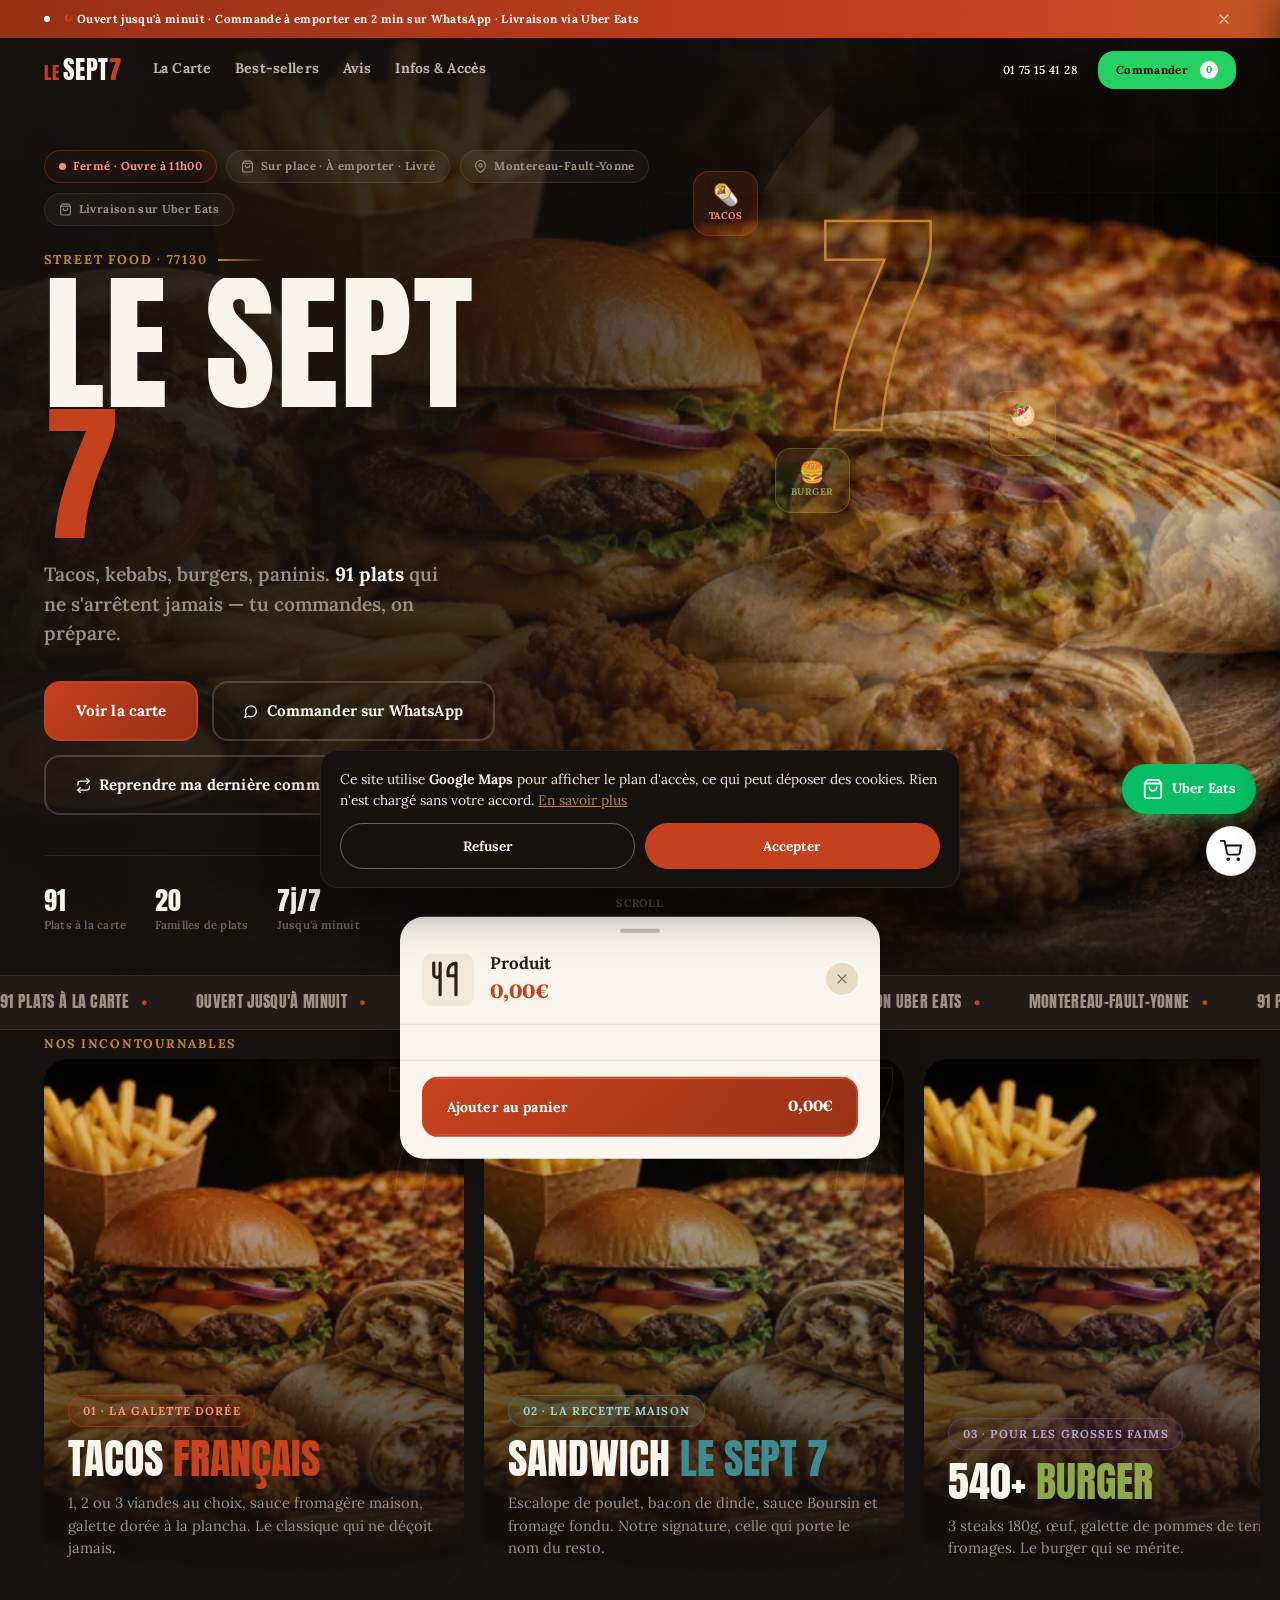
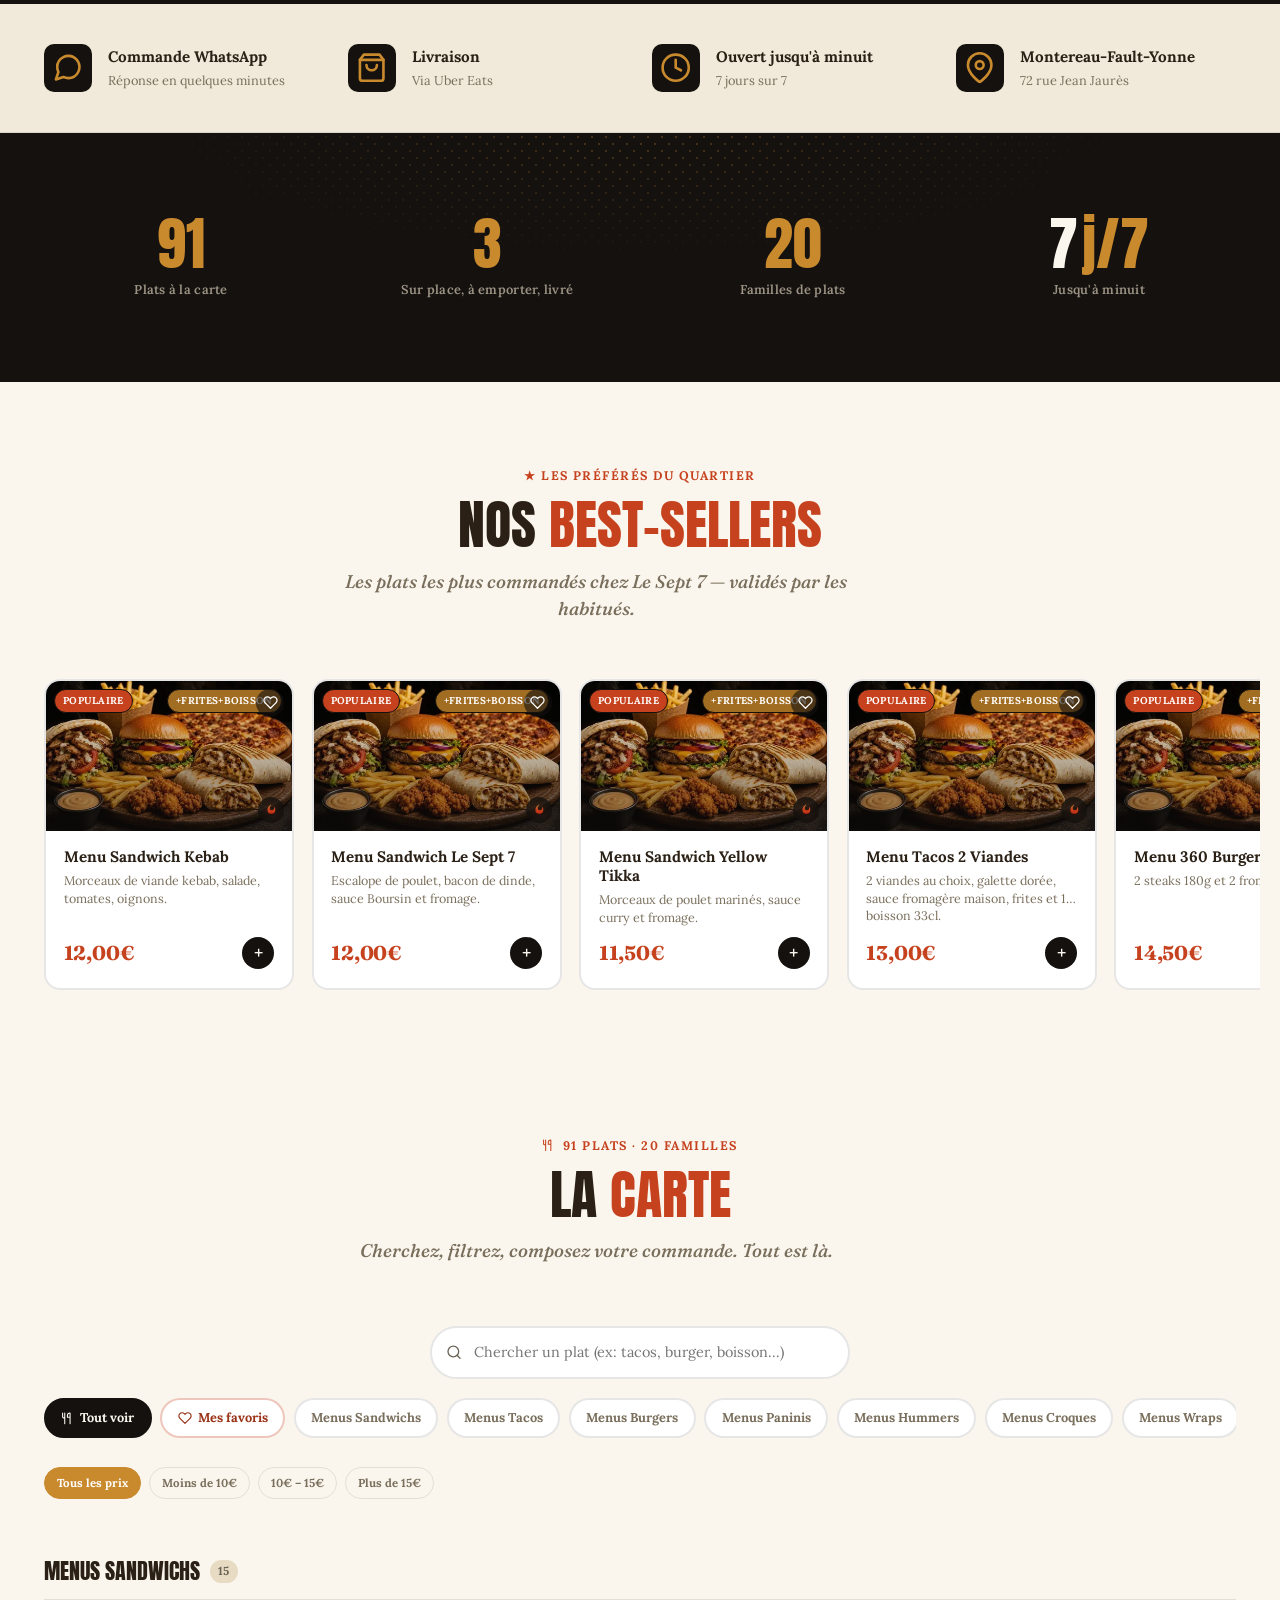
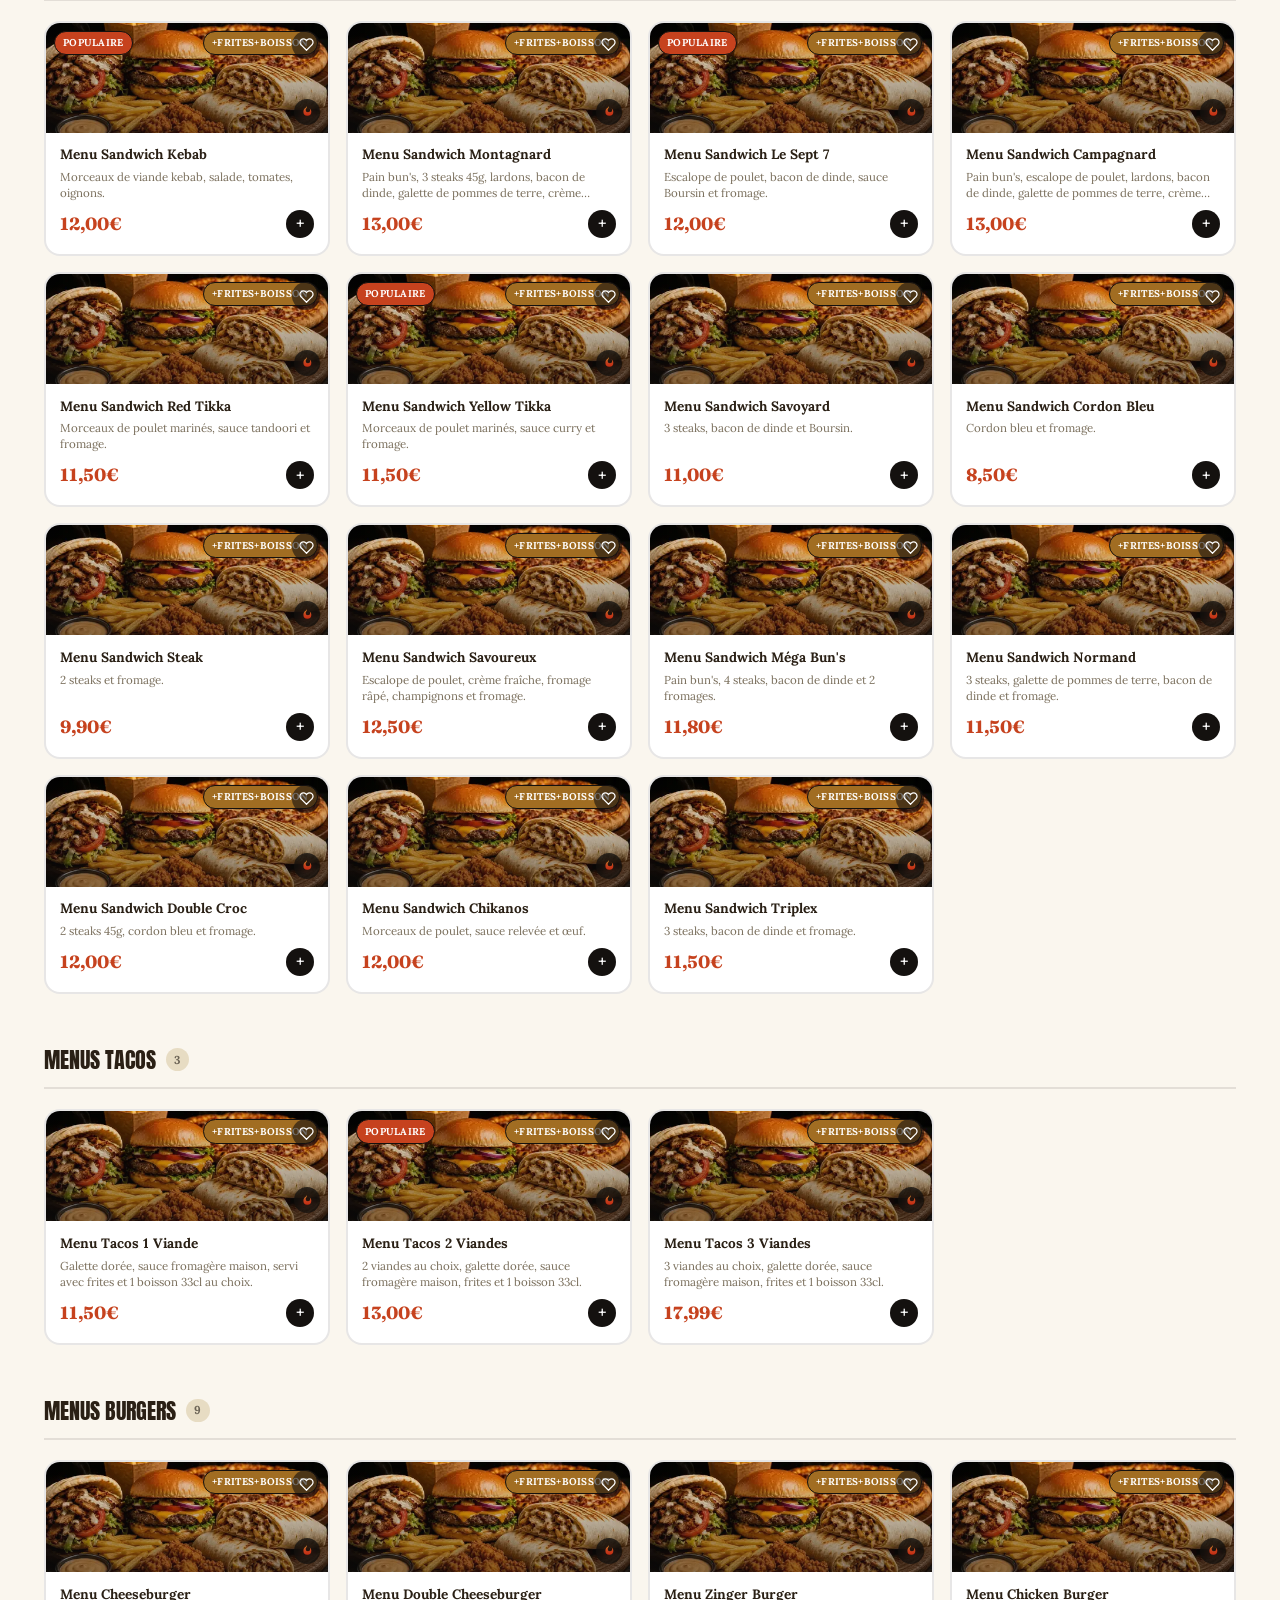
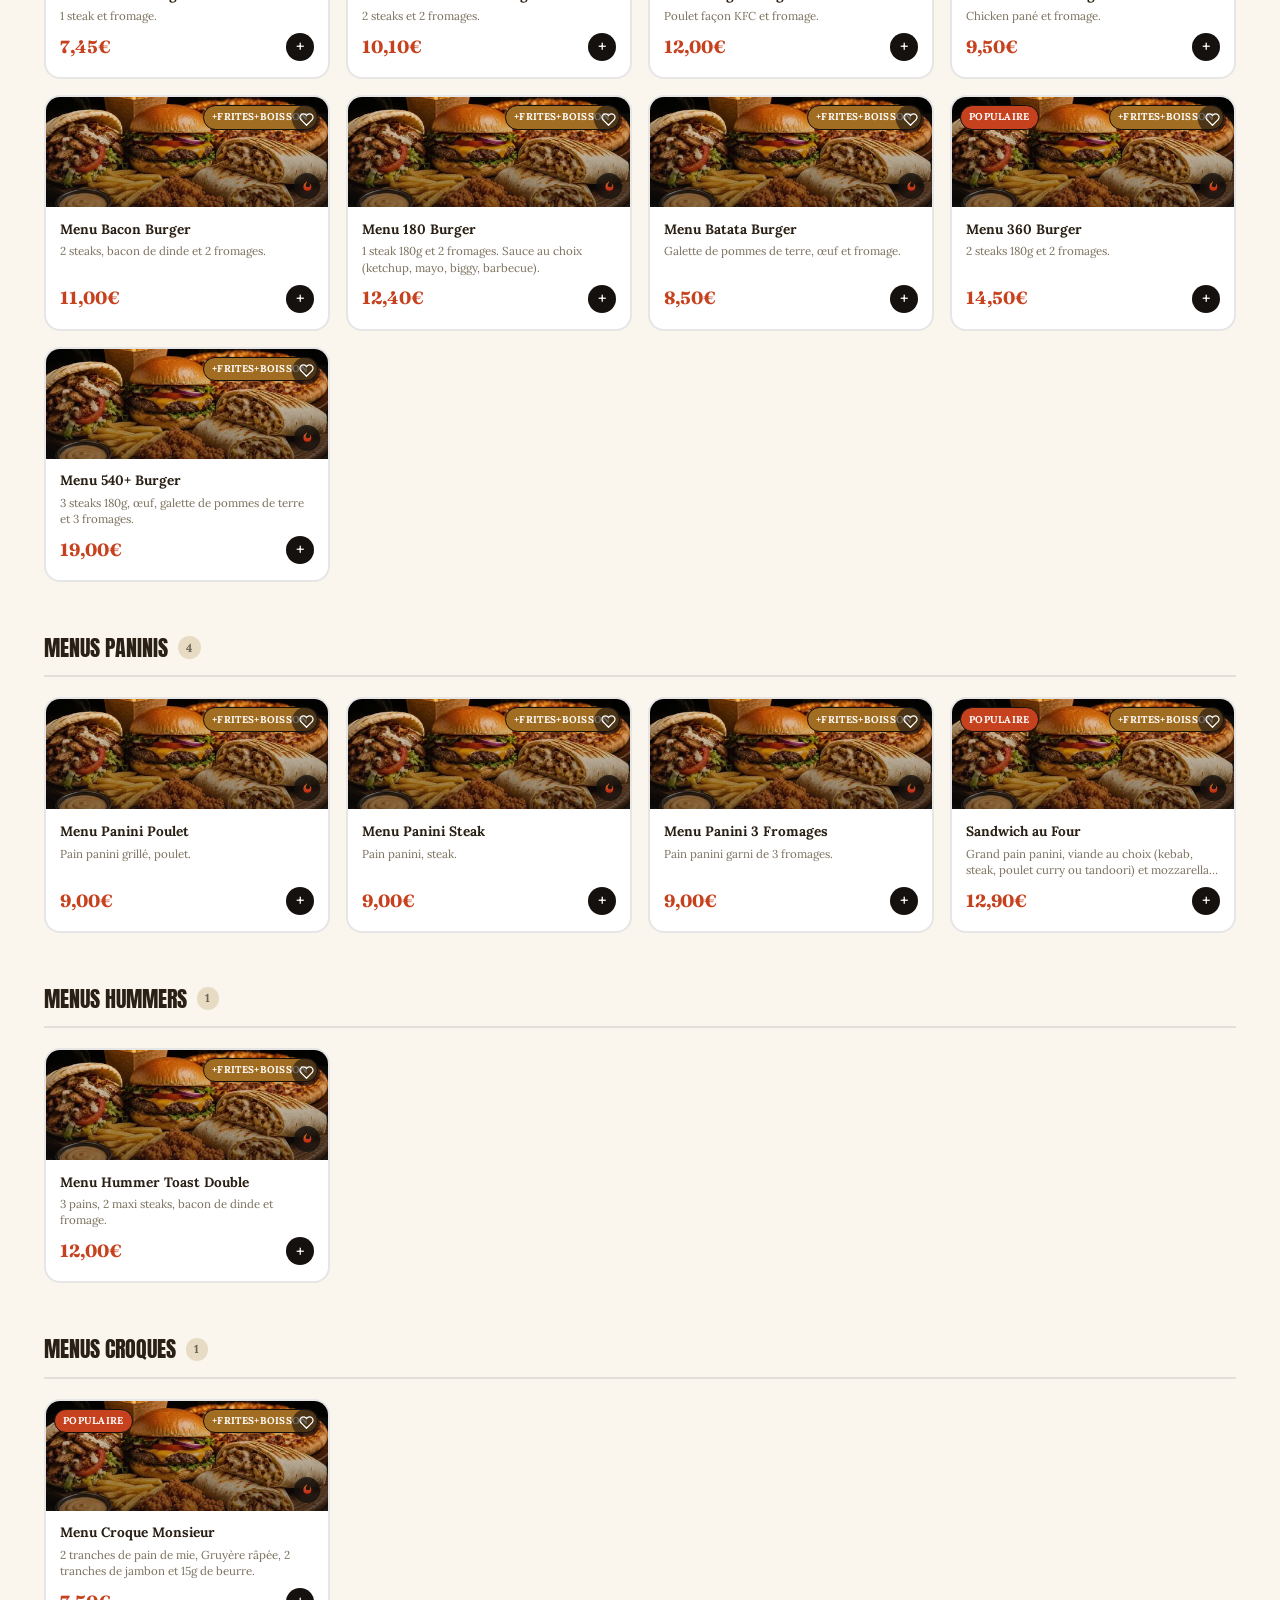
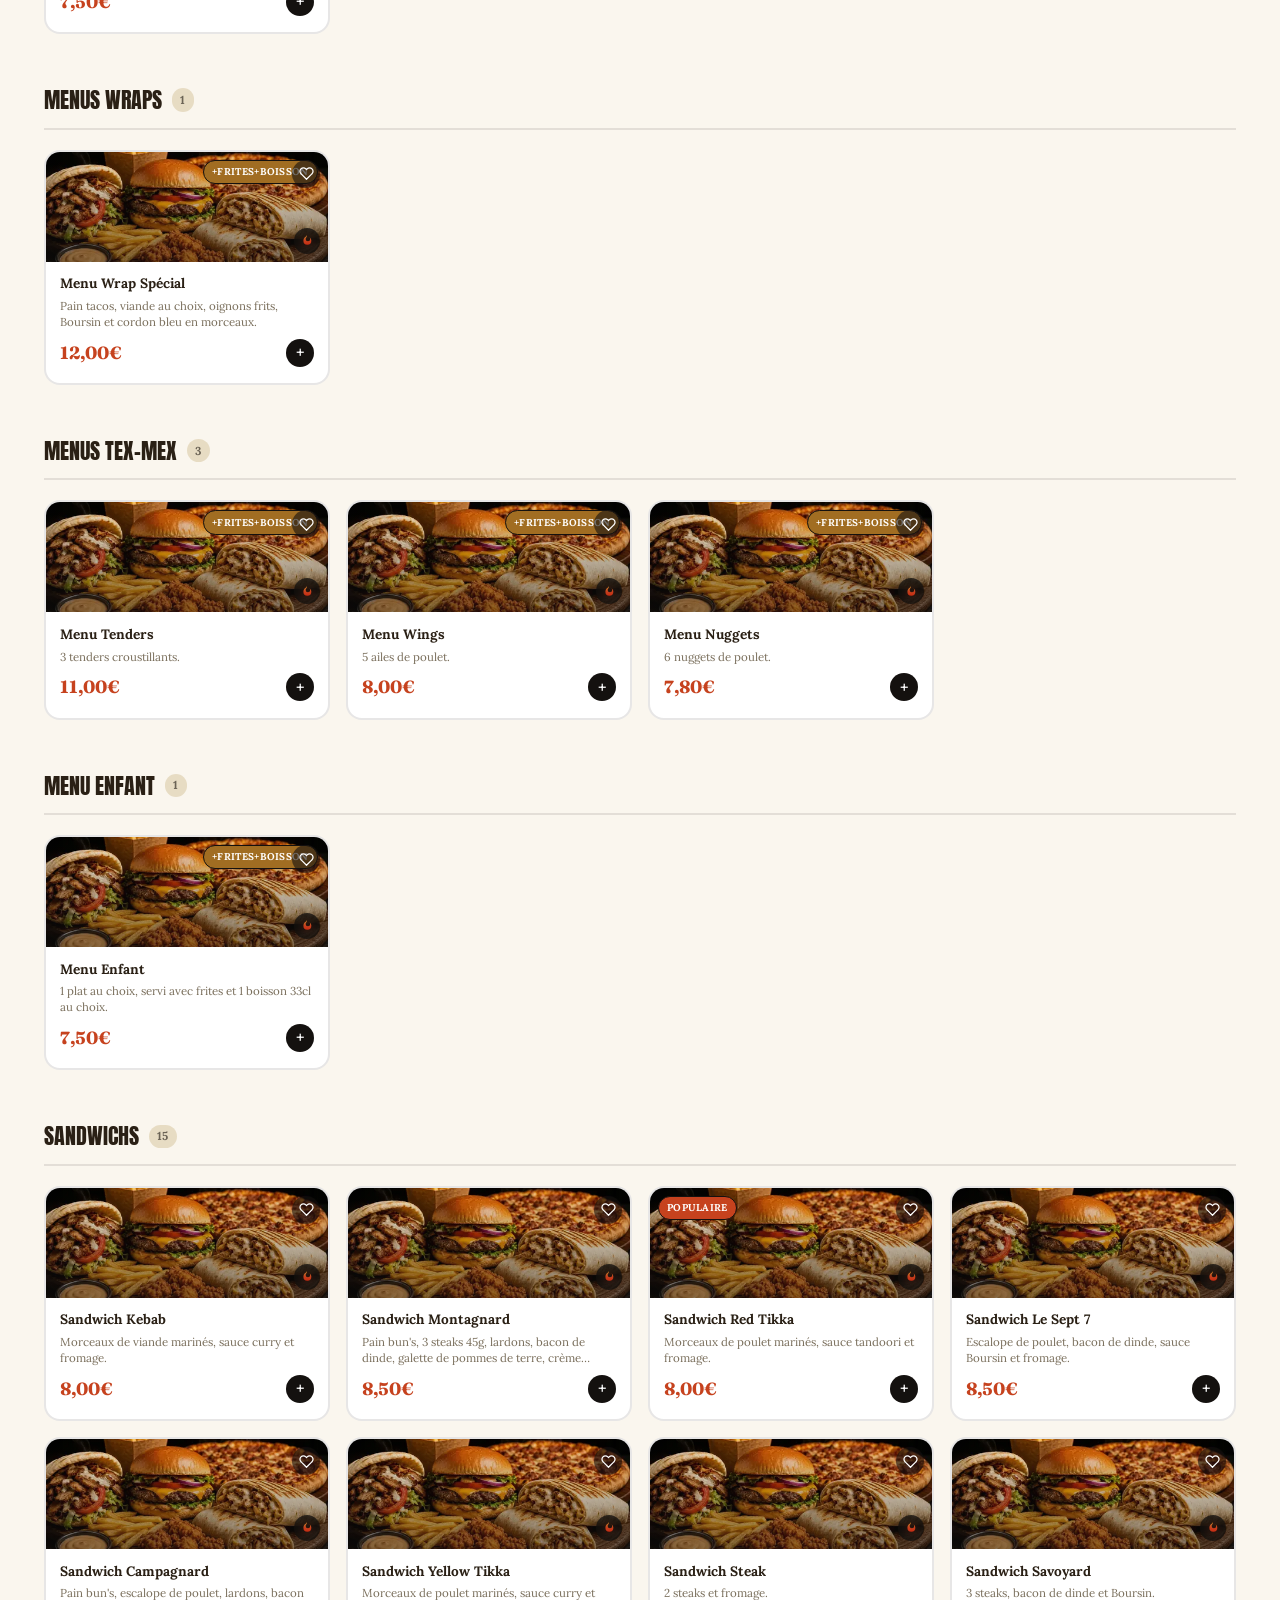
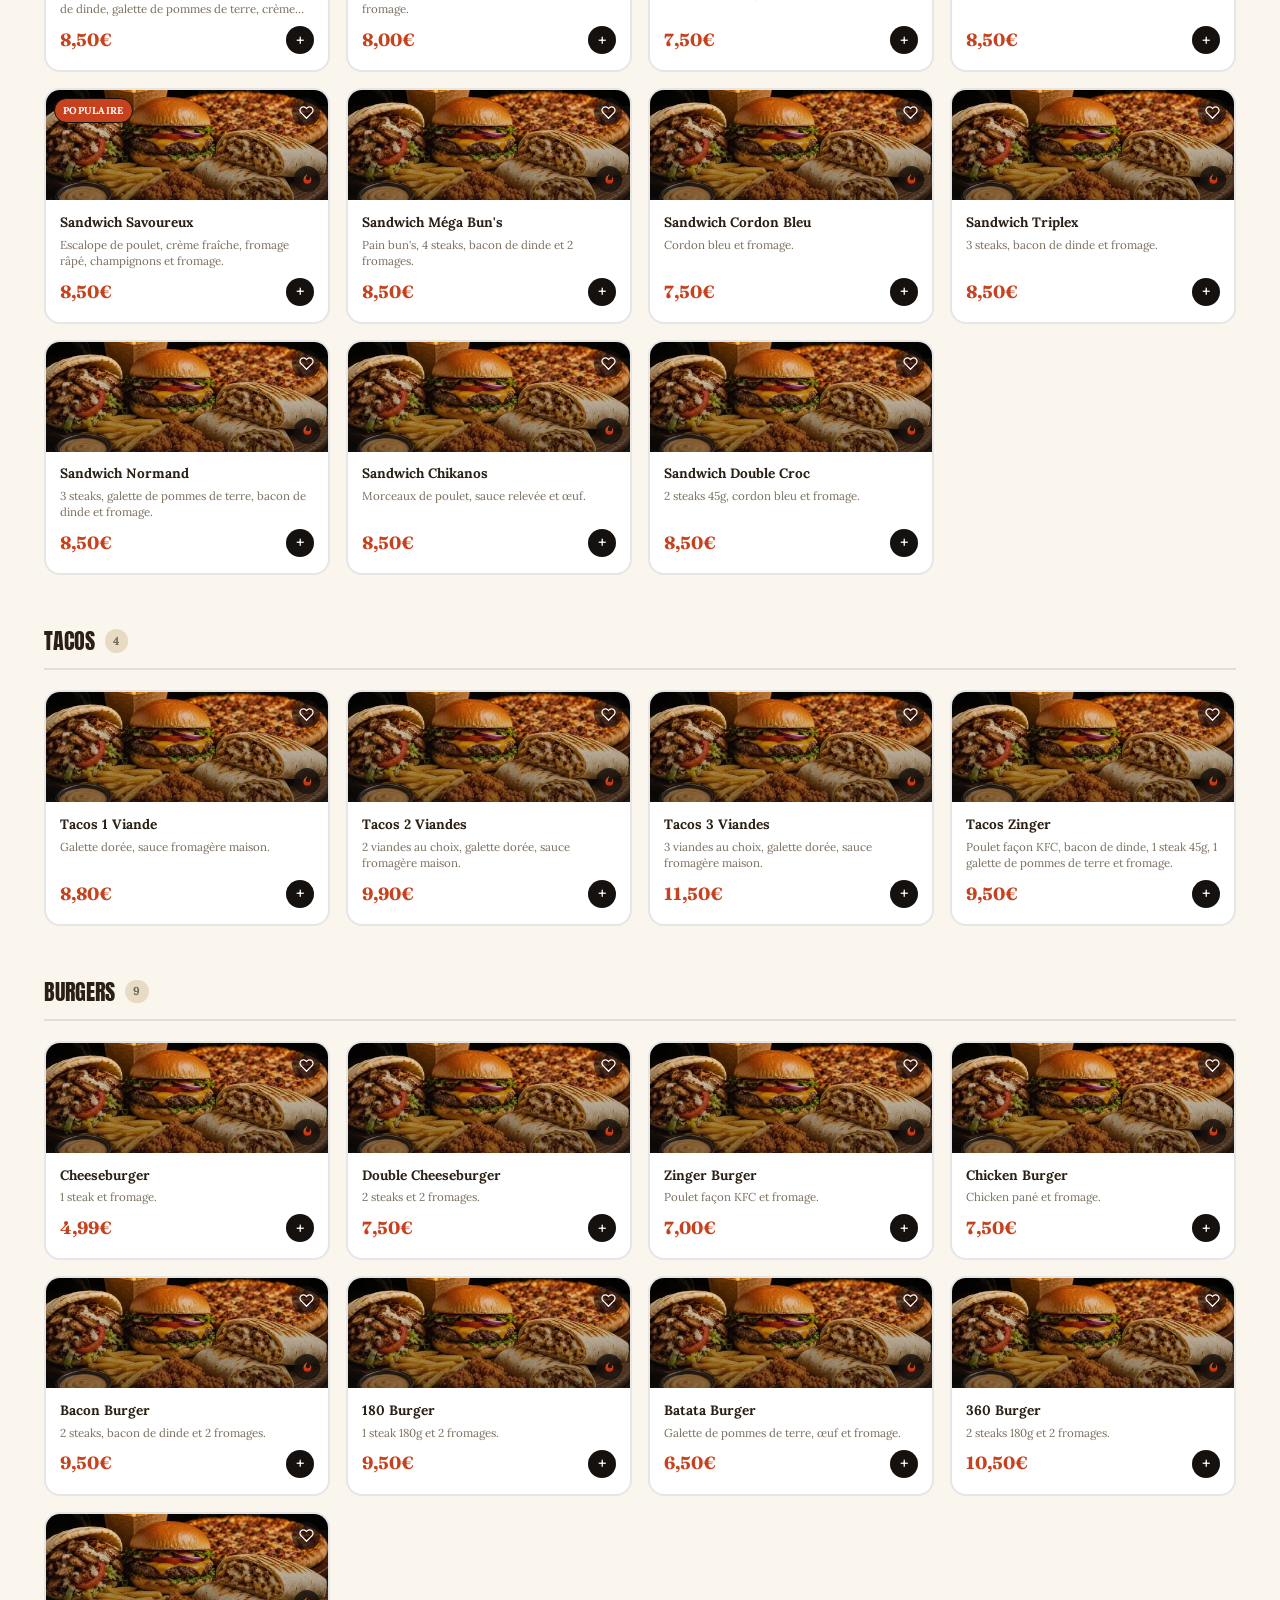
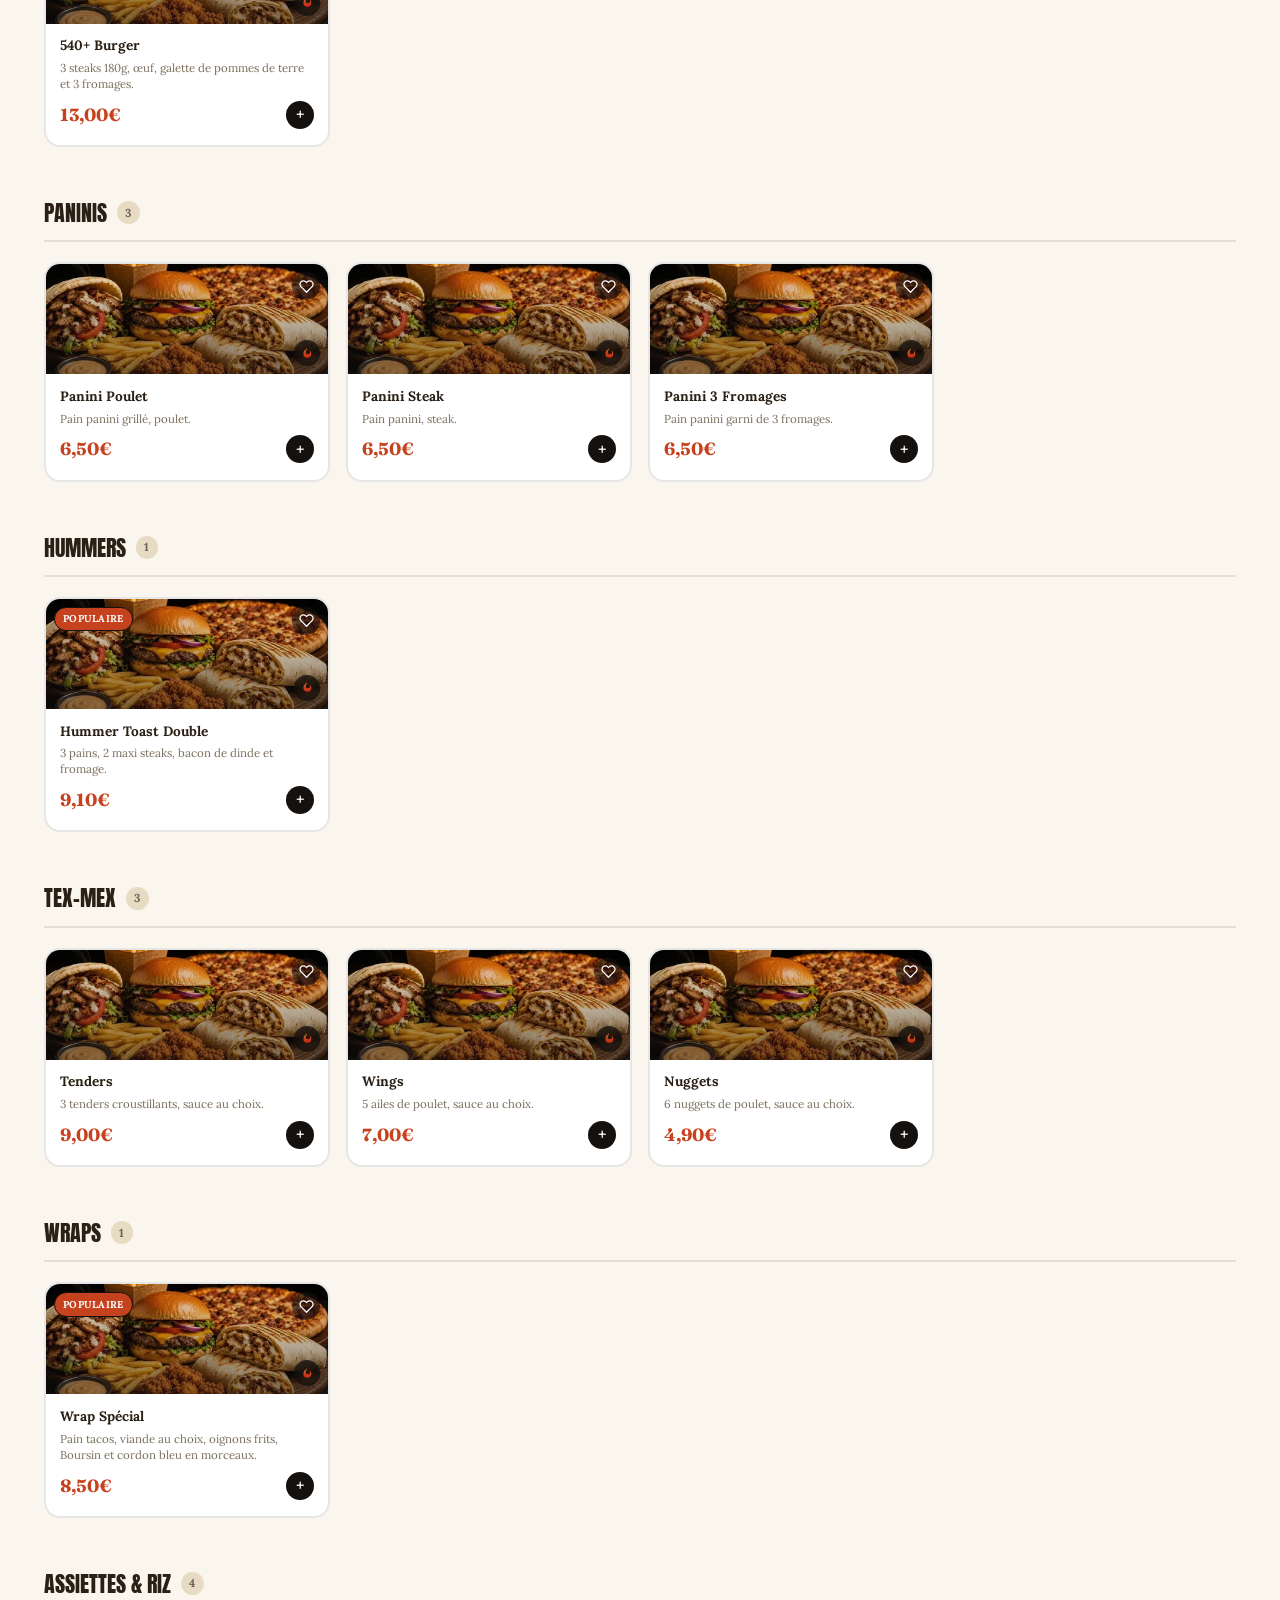
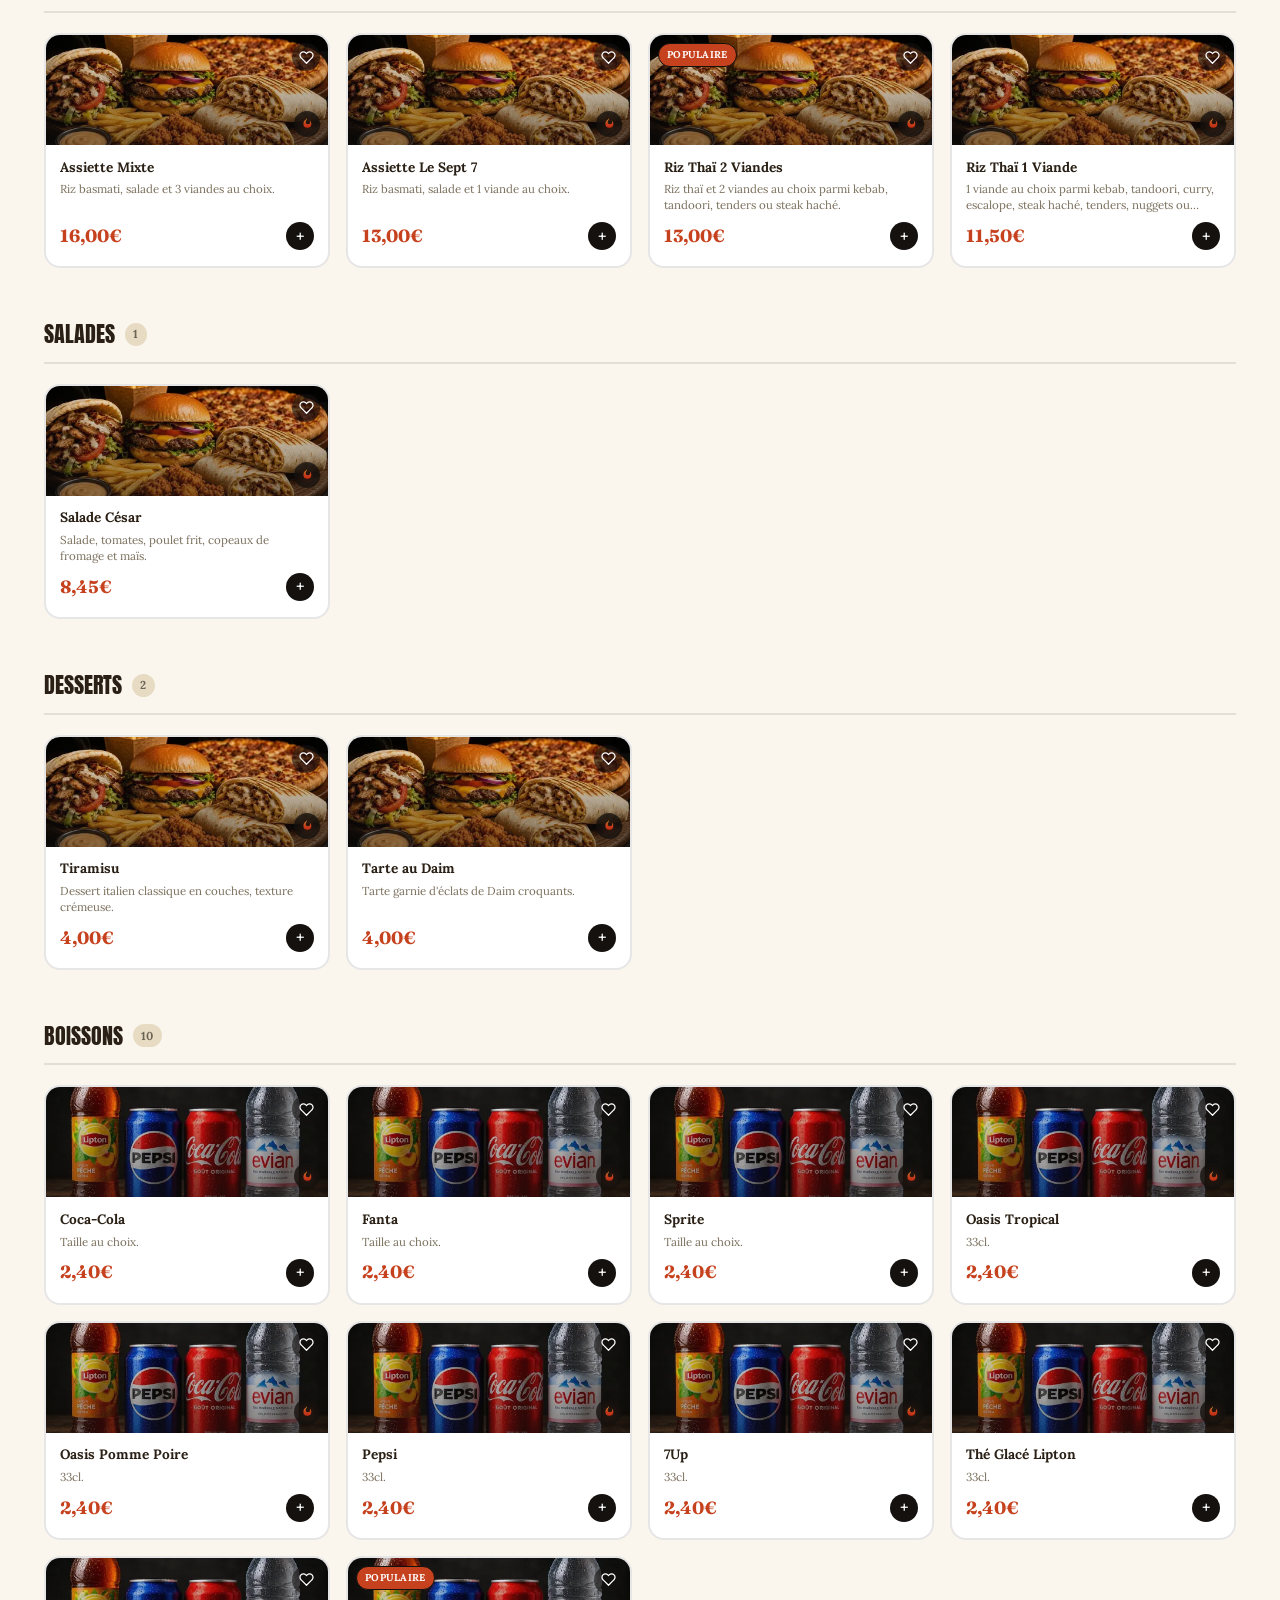
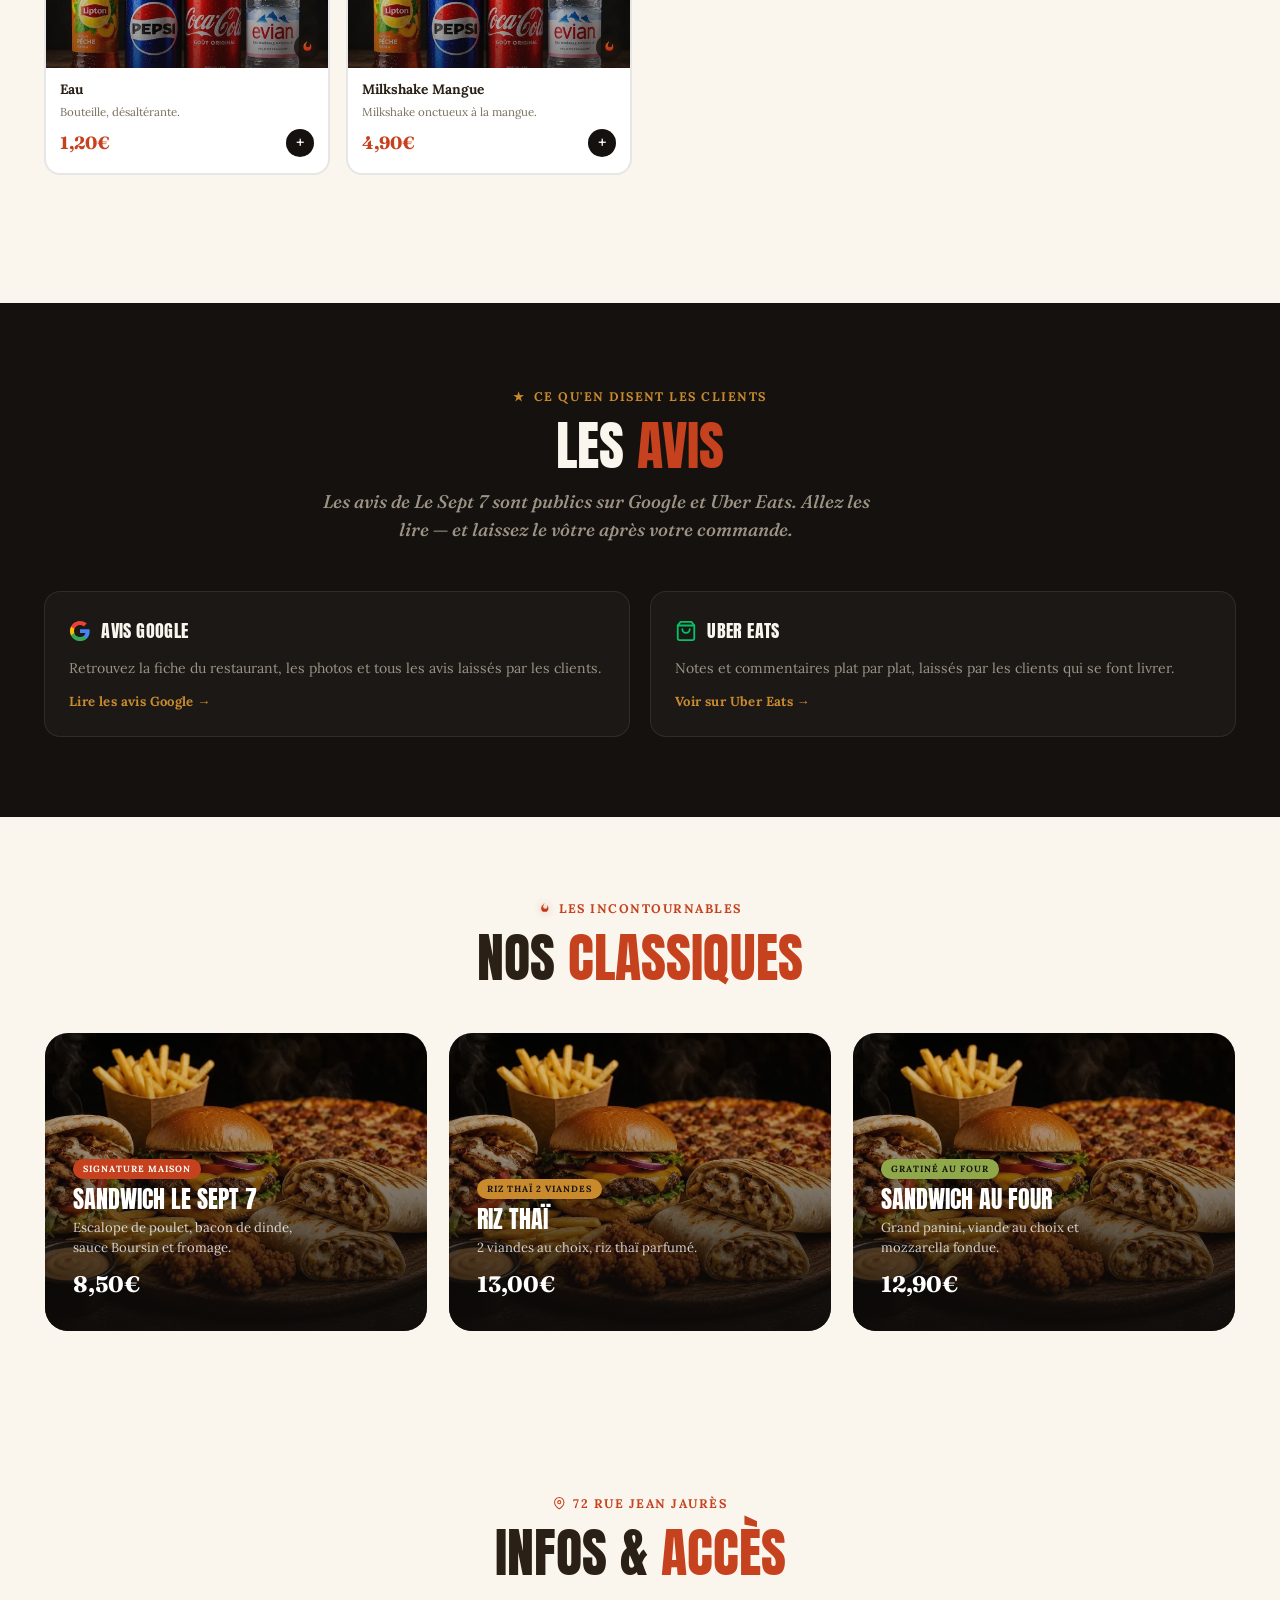
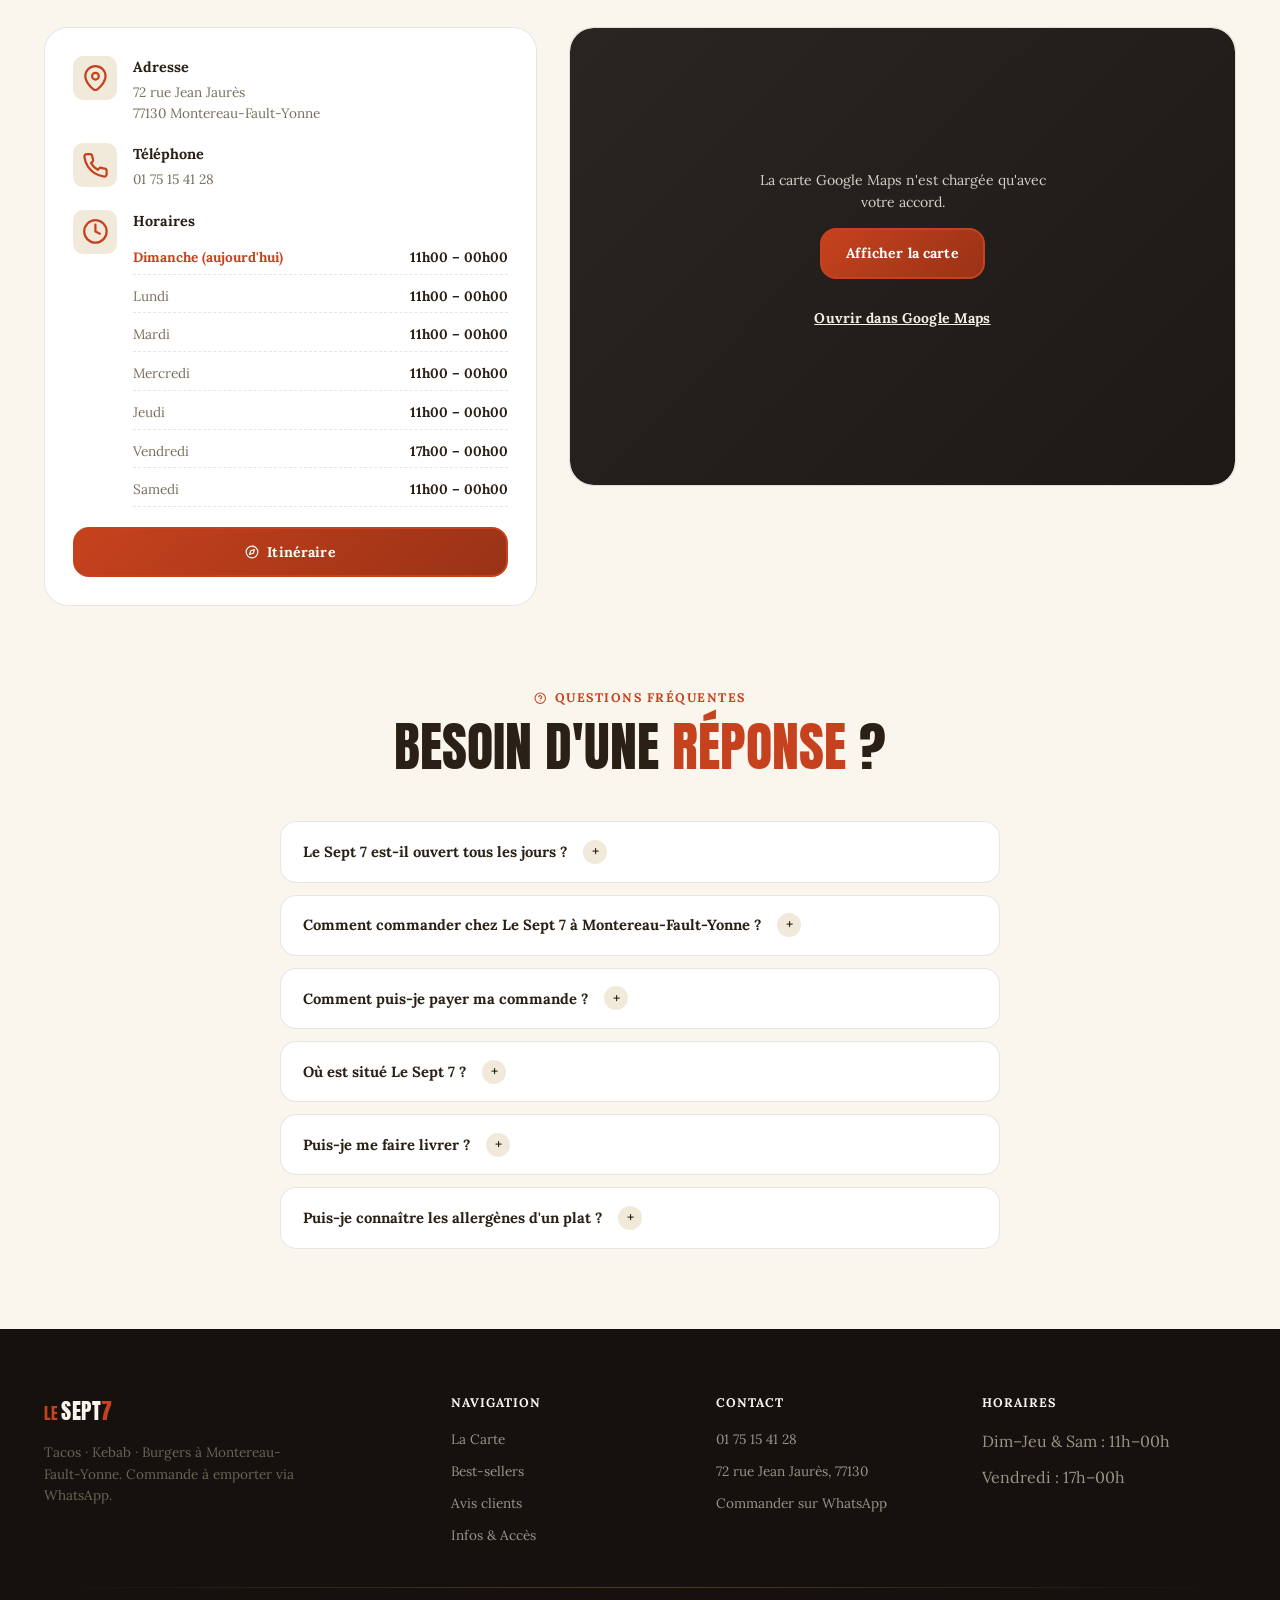
==== index.html @ d33d167d "Add files via upload" ====
<!DOCTYPE html>
<html lang="fr">
<head>
<meta charset="UTF-8"/>
<meta name="viewport" content="width=device-width,initial-scale=1.0"/>
<title>Le Sept 7 | Tacos · Kebab · Burgers — Montereau-Fault-Yonne (77130)</title>
<meta name="description" content="Le Sept 7 à Montereau-Fault-Yonne : tacos, sandwichs, burgers, paninis, tex-mex. Commandez à emporter via WhatsApp ou faites-vous livrer avec Uber Eats. Ouvert 7j/7, jusqu'à minuit."/>
<meta name="keywords" content="Le Sept 7 Montereau,tacos Montereau 77,kebab Montereau-Fault-Yonne,sandwich Montereau,burger Montereau 77130,panini Montereau,commander WhatsApp Montereau"/>
<meta name="robots" content="index,follow"/>
<link rel="canonical" href="https://lesept7.fr/"/>
<meta property="og:type" content="website"/>
<meta property="og:title" content="Le Sept 7 | Tacos · Kebab · Burgers — Montereau (77130)"/>
<meta property="og:description" content="91 plats, une carte qui ne s'arrête jamais. Commandez via WhatsApp, on prépare. Ouvert 7j/7, jusqu'à minuit."/>
<meta property="og:url" content="https://lesept7.fr/"/>
<meta property="og:site_name" content="Le Sept 7"/>
<meta property="og:locale" content="fr_FR"/>
<meta property="og:image" content="https://lesept7.fr/og-image.jpg"/>
<meta property="og:image:width" content="1200"/>
<meta property="og:image:height" content="630"/>
<meta property="og:image:alt" content="Le Sept 7 : tacos, kebabs et burgers à Montereau-Fault-Yonne"/>
<meta name="twitter:card" content="summary_large_image"/>
<meta name="theme-color" content="#14110F"/>
<link rel="icon" type="image/svg+xml" href="[data-uri]"/>
<link rel="icon" type="image/png" sizes="32x32" href="[data-uri]"/>
<link rel="apple-touch-icon" href="/apple-touch-icon.png"/>
<link href="https://fonts.googleapis.com/css2?family=Anton&family=Lora:ital,wght@0,400..700;1,400..700&family=Fraunces:ital,opsz,wght@0,9..144,500;0,9..144,600;0,9..144,700;1,9..144,600&display=swap" rel="stylesheet"/>
<style>
/* LE SEPT 7 — Nuit urbaine, néon d'enseigne, le chiffre 7 comme signature graphique */
:root {
  /* Fond & structure — noir chaud d'asphalte la nuit, jamais un noir froid ni bleuté */
  --ink:#14110F; --ink-2:#211C18; --ink-3:#2C251F;
  --paper:#FAF6EE; --paper-2:#F1EADA; --paper-3:#E7DCC3;
  --border:rgba(255,255,255,.09); --border-h:rgba(255,255,255,.18);
  --border-lt:rgba(20,17,15,.10); --border-lt-h:rgba(20,17,15,.22);
  --white:#FAF6EE; --off:#2A2015; --muted:#9C9384; --muted-lt:#7A6F5C; --muted2:#6B6355;

  /* Signature — braise et ambre profond, comme des charbons ardents plutôt
     qu'un néon d'enseigne. Teintes plus sombres et moins saturées que
     l'original pour une lecture "restaurant établi" plutôt que "app fast-food". */
  --flame:#C6421E; --flame-d:#9A3216; --flame-glow:rgba(198,66,30,.28);
  --gold:#C98A2E; --gold-d:#A16D22; --gold-glow:rgba(201,138,46,.24);
  --lime:#8FA84A; --lime-glow:rgba(143,168,74,.3);
  --cyan:#3E8A91;

  --wa:#25D366; --wa-d:#1DA851;

  --announce-h:38px; --nav-h:64px; --header-h:calc(var(--announce-h) + var(--nav-h));
  --font-d:'Anton',sans-serif; --font-b:'Lora',Georgia,serif; --font-t:'Fraunces',serif;
  --r-sm:6px; --r-md:10px; --r-lg:16px; --r-xl:24px; --r-f:9999px;
  --s2:.5rem; --s3:.75rem; --s4:1rem; --s5:1.25rem; --s6:1.5rem;
  --s8:2rem; --s10:2.5rem; --s12:3rem; --s16:4rem; --s20:5rem;
  --ease:cubic-bezier(.22,.68,0,1.2); --ease-o:cubic-bezier(0,.55,.45,1);
  --t:.26s var(--ease-o); --tf:.3s var(--ease-o);
  --max-w:1240px; --cart-w:420px;
  --text-hero:clamp(3.2rem,13vw,9.5rem);

  --glow-flame:4px 5px 0 0 var(--flame-d);
  --glow-gold:0 6px 18px rgba(161,109,34,.26),0 2px 5px rgba(161,109,34,.16);
}
.no-announce { --announce-h:0px; --header-h:var(--nav-h); }

*, *::before, *::after { box-sizing:border-box; margin:0; padding:0; }
html { scroll-behavior:smooth; -webkit-text-size-adjust:100%; overflow-x:clip; }
body {
  font-family:var(--font-b); color:var(--off); line-height:1.6; overflow-x:clip; -webkit-font-smoothing:antialiased; position:relative;
  background-color:var(--paper);
  background-image:
    radial-gradient(ellipse 120% 80% at 15% 0%, rgba(201,138,46,.07), transparent 55%),
    radial-gradient(ellipse 100% 70% at 100% 30%, rgba(198,66,30,.05), transparent 55%),
    url("data:image/svg+xml,%3Csvg xmlns='http://www.w3.org/2000/svg' width='120' height='120'%3E%3Cfilter id='p'%3E%3CfeTurbulence type='fractalNoise' baseFrequency='0.9' numOctaves='2'/%3E%3CfeColorMatrix type='matrix' values='0 0 0 0 0  0 0 0 0 0  0 0 0 0 0  0 0 0 0.025 0'/%3E%3C/filter%3E%3Crect width='100%25' height='100%25' filter='url(%23p)'/%3E%3C/svg%3E");
  background-repeat:no-repeat,no-repeat,repeat;
}
body.cart-open, body.menu-open { overflow:hidden; }
img { display:block; max-width:100%; height:auto; }
a { color:inherit; text-decoration:none; }
button { background:none; border:none; cursor:pointer; font:inherit; color:inherit; }
input { font:inherit; }
ul, ol { list-style:none; }
address { font-style:normal; }
.container { width:100%; max-width:var(--max-w); margin-inline:auto; padding-inline:var(--s6); }

/* GRAIN discret — texture asphalte fine, pas de "papier kraft" */
.grain-overlay { position:fixed; top:0;left:0;right:0;bottom:0; z-index:9997; pointer-events:none; opacity:.05; mix-blend-mode:overlay;
  background-image:url("data:image/svg+xml,%3Csvg xmlns='http://www.w3.org/2000/svg' width='100' height='100'%3E%3Cfilter id='n'%3E%3CfeTurbulence type='fractalNoise' baseFrequency='0.8' numOctaves='3' stitchTiles='stitch'/%3E%3CfeColorMatrix type='matrix' values='0 0 0 0 0  0 0 0 0 0  0 0 0 0 0  0 0 0 1.1 0'/%3E%3C/filter%3E%3Crect width='100%25' height='100%25' filter='url(%23n)'/%3E%3C/svg%3E");
}
@media (prefers-reduced-motion:reduce) { .grain-overlay { display:none; } }

/* TEXTURE HALFTONE — trame de points façon impression offset/sérigraphie.
   Remplace les glows flous type "néon IA" par une vraie matière imprimée :
   dur, net, avec un vrai grain visuel plutôt qu'un dégradé lumineux diffus.
   Utilisée en accent sur le hero et le showcase, jamais en fond uni. */
.halftone-layer { position:absolute; top:0;left:0;right:0;bottom:0; pointer-events:none; background-repeat:repeat;
  background-image:url("data:image/svg+xml,%3Csvg xmlns='http://www.w3.org/2000/svg' width='28' height='28'%3E%3Ccircle cx='4' cy='4' r='1.3' fill='%23000'/%3E%3Ccircle cx='18' cy='4' r='1.3' fill='%23000'/%3E%3Ccircle cx='11' cy='11' r='1.3' fill='%23000'/%3E%3Ccircle cx='25' cy='11' r='1.3' fill='%23000'/%3E%3Ccircle cx='4' cy='18' r='1.3' fill='%23000'/%3E%3Ccircle cx='18' cy='18' r='1.3' fill='%23000'/%3E%3Ccircle cx='11' cy='25' r='1.3' fill='%23000'/%3E%3Ccircle cx='25' cy='25' r='1.3' fill='%23000'/%3E%3C/svg%3E");
  -webkit-mask-image:radial-gradient(ellipse 70% 60% at 50% 40%,#000 0%,transparent 75%);
  mask-image:radial-gradient(ellipse 70% 60% at 50% 40%,#000 0%,transparent 75%);
}
.halftone-layer.tone-flame { opacity:.16; filter:sepia(1) saturate(3) hue-rotate(-30deg) brightness(.7); }
.halftone-layer.tone-gold { opacity:.14; filter:sepia(1) saturate(2.4) hue-rotate(0deg) brightness(1.1); }

/* SCROLL PROGRESS */
.scroll-progress { position:fixed; top:0; left:0; height:3px; width:0%; background:linear-gradient(90deg,var(--flame),var(--gold)); z-index:9999; box-shadow:0 1px 6px rgba(198,66,30,.4); transition:width .07s linear; pointer-events:none; }

/* REVEAL */
.reveal { opacity:0; transform:translateY(20px); filter:blur(4px); transition:opacity .7s var(--ease-o),transform .7s var(--ease-o),filter .7s var(--ease-o); }
.reveal.visible { opacity:1; transform:translateY(0); filter:blur(0); }
@media (prefers-reduced-motion:reduce) { .reveal { opacity:1; transform:none; filter:none; transition:none; } }

/* BUTTONS */
.btn { display:inline-flex; align-items:center; justify-content:center; gap:.5rem; padding:.75rem 1.5rem; border-radius:var(--r-lg); font-weight:700; font-size:.875rem; letter-spacing:.01em; white-space:nowrap; transition:all var(--t); cursor:pointer; border:2px solid transparent; position:relative; overflow:hidden; text-decoration:none; }
.btn::after { content:''; position:absolute; top:0;left:0;right:0;bottom:0; background:#fff; opacity:0; transition:opacity var(--tf); pointer-events:none; }
.btn:active { transform:scale(.96); }
.btn:focus-visible { outline:2px solid var(--gold); outline-offset:3px; }
/* Focus clavier générique pour tous les autres éléments interactifs
   (cartes produit, chips catégorie, +/- quantité, FAQ, liens nav, cartes
   classiques...). Exclut les champs qui gèrent déjà leur propre focus
   (.cart-input, .search-box input, .vendor-pin-form input) pour ne pas
   dupliquer leur style. */
a:focus-visible, button:focus-visible, .product-card:focus-visible, .pop-card:focus-visible,
.classique-card:focus-visible, .cat-chip:focus-visible, .faq-q:focus-visible,
.cfg-opt:focus-visible, .drink-opt:focus-visible {
  outline:2px solid var(--gold); outline-offset:2px; border-radius:var(--r-sm,4px);
}
.btn-primary { background:linear-gradient(135deg,var(--flame),var(--flame-d)); color:#fff; border-color:var(--flame); }
.btn-wa { background:var(--wa); color:var(--ink); border-color:var(--wa); font-weight:800; }
.btn-outline { border-color:var(--border-lt-h); color:var(--off); background:transparent; }
.btn-ghost { border-color:rgba(20,17,15,.14); color:var(--off); background:rgba(255,255,255,.6); backdrop-filter:blur(8px); }
.btn-lg { padding:.9rem 2rem; font-size:1rem; }
.btn-sm { padding:.45rem 1rem; font-size:.72rem; }
.btn-full { width:100%; }
.btn-phone { display:inline-flex; align-items:center; gap:.5rem; font-size:.72rem; font-weight:600; color:rgba(250,246,238,.6); letter-spacing:.03em; transition:color var(--tf); padding:.5rem .75rem; border-radius:var(--r-md); white-space:nowrap; }
.btn-phone-txt { display:none; }
.btn:hover::after, .btn.mobile-hover::after { opacity:.1; }.btn-primary:hover, .btn-primary.mobile-hover { box-shadow:var(--glow-flame); border-color:var(--ink); transform:translate(-2px,-3px); }.btn-wa:hover, .btn-wa.mobile-hover { background:var(--wa-d); border-color:var(--wa-d); box-shadow:0 8px 20px rgba(29,168,81,.28); transform:translateY(-2px); }.btn-outline:hover, .btn-outline.mobile-hover { border-color:var(--gold); background:rgba(201,138,46,.07); box-shadow:0 4px 14px rgba(201,138,46,.16); }.btn-ghost:hover, .btn-ghost.mobile-hover { border-color:var(--flame); background:rgba(198,66,30,.06); box-shadow:0 4px 14px rgba(198,66,30,.12); }.btn-phone:hover, .btn-phone.mobile-hover { color:var(--off); }

@media (min-width:900px) { .btn-phone-txt { display:inline; } }

/* HEADER */
.header { position:fixed; top:0; left:0; right:0; z-index:900; transition:box-shadow var(--t); }
.header.scrolled { background:rgba(20,17,15,.94); backdrop-filter:blur(24px) saturate(140%); box-shadow:0 1px 0 var(--border),0 8px 28px rgba(0,0,0,.3); }
.logo-name, .nav-link, .btn-phone, .btn-phone-txt { color:var(--white); }
.announce-bar { background:linear-gradient(90deg,var(--flame-d),var(--flame),var(--gold),var(--flame),var(--flame-d)); background-size:300% 100%; animation:announceFlow 8s linear infinite; height:var(--announce-h); overflow:hidden; transition:height var(--t),opacity var(--t); }
@keyframes announceFlow { 0% { background-position:0% 0; } 100% { background-position:300% 0; } }
.no-announce .announce-bar { height:0; opacity:0; pointer-events:none; }
.announce-inner { height:100%; display:flex; align-items:center; justify-content:space-between; gap:1rem; }
.announce-content { display:flex; align-items:center; gap:.75rem; font-size:.72rem; font-weight:700; color:rgba(255,255,255,.97); letter-spacing:.03em; flex:1; white-space:nowrap; overflow:hidden; }
.a-dot { width:6px; height:6px; border-radius:50%; background:#fff; flex-shrink:0; animation:adotPulse 2s ease-in-out infinite; }
@keyframes adotPulse { 0%,100% { opacity:1; } 50% { opacity:.45; } }
.a-text { overflow:hidden; text-overflow:ellipsis; }
.a-sep { opacity:.5; }
.a-link { color:#fff; text-decoration:underline; text-underline-offset:2px; white-space:nowrap; }
.a-close { flex-shrink:0; display:flex; align-items:center; justify-content:center; width:24px; height:24px; border-radius:4px; color:rgba(255,255,255,.75); transition:all var(--tf); }
.header-inner { display:flex; align-items:center; height:var(--nav-h); gap:2rem; }

/* LOGO — le double 7, motif de marque */
.logo { display:flex; align-items:baseline; gap:.15em; line-height:1; flex-shrink:0; transition:all var(--tf); }
.logo-le { font-family:var(--font-d); font-size:1.1rem; color:var(--flame); letter-spacing:.06em; }
.logo-name { font-family:var(--font-d); font-size:1.55rem; color:var(--white); letter-spacing:.02em; transition:color var(--tf); }
.logo-name em { font-style:normal; color:var(--flame); }

.nav-d { display:flex; align-items:center; gap:1.5rem; flex:1; }
.nav-link { font-size:.875rem; font-weight:700; color:rgba(250,246,238,.72); transition:color var(--tf); letter-spacing:.01em; position:relative; padding-bottom:3px; }
.nav-link::after { content:''; position:absolute; bottom:-2px; left:0; right:0; height:2px; background:linear-gradient(90deg,var(--flame),var(--gold)); transform:scaleX(0); transition:transform var(--t); border-radius:2px; transform-origin:left; }
.header-actions { display:flex; align-items:center; gap:.5rem; margin-left:auto; }
.btn-wa-nav { padding:.5rem 1rem; font-size:.72rem; font-weight:700; letter-spacing:.03em; }
.cart-badge { display:inline-flex; align-items:center; justify-content:center; min-width:18px; height:18px; background:#fff; color:var(--wa-d); font-size:10px; font-weight:900; border-radius:var(--r-f); padding:0 4px; margin-left:.25rem; transition:transform .2s var(--ease); }
.cart-badge.bump { animation:badgeBump .35s var(--ease-o); }
.hamburger { display:none; flex-direction:column; justify-content:center; align-items:center; width:40px; height:40px; gap:5px; border-radius:var(--r-sm); border:2px solid rgba(250,246,238,.22); transition:border-color var(--tf); }
.header.scrolled .hamburger { border-color:var(--border); }
.hamburger span { display:block; width:18px; height:2px; background:var(--white); border-radius:2px; transition:all var(--t); transform-origin:center; }
.header.scrolled .hamburger span { background:var(--white); }
.hamburger.open span:nth-child(1) { transform:rotate(45deg) translate(5px,5px); }
.hamburger.open span:nth-child(2) { opacity:0; transform:scaleX(0); }
.hamburger.open span:nth-child(3) { transform:rotate(-45deg) translate(5px,-5px); }
.mobile-nav { background:var(--ink); border-top:1px solid var(--border); display:flex; flex-direction:column; gap:.75rem; max-height:0; overflow:hidden; transition:max-height .42s var(--ease-o),padding .42s var(--ease-o); padding-block:0; }
.mobile-nav.open { max-height:500px; padding:1.25rem 1.5rem 1.5rem; }
.mobile-nav nav { display:flex; flex-direction:column; border-bottom:1px solid var(--border); padding-bottom:1rem; margin-bottom:.5rem; gap:.25rem; }
.mobile-nav-link { font-size:1rem; font-weight:700; color:var(--white); padding:.75rem .5rem; border-radius:var(--r-md); transition:all var(--tf); }
.mobile-phone-link { display:flex; align-items:center; gap:.5rem; font-size:.875rem; font-weight:600; color:var(--muted); padding:.5rem .5rem; }
.a-link:hover, .a-link.mobile-hover { opacity:.85; }.a-close:hover, .a-close.mobile-hover { color:#fff; background:rgba(255,255,255,.2); }.logo:hover, .logo.mobile-hover { filter:brightness(1.08); }.nav-link:hover, .nav-link.mobile-hover { color:var(--gold); }.nav-link:hover::after, .nav-link.mobile-hover::after { transform:scaleX(1); }.hamburger:hover, .hamburger.mobile-hover { border-color:var(--flame); }.mobile-nav-link:hover, .mobile-nav-link.mobile-hover { color:var(--gold); background:rgba(255,255,255,.05); }.mobile-phone-link:hover, .mobile-phone-link.mobile-hover { color:var(--white); }


/* CART — verre dépoli sombre, cohérent avec l'identité nuit */
.cart-overlay { position:fixed; top:0;left:0;right:0;bottom:0; background:rgba(10,8,6,.55); backdrop-filter:blur(6px); z-index:1000; opacity:0; pointer-events:none; transition:opacity var(--t); }
.cart-overlay.visible { opacity:1; pointer-events:all; }
.cart-panel { position:fixed; top:0; right:0; bottom:0; width:min(var(--cart-w),100vw); background:rgba(20,17,15,.97); backdrop-filter:blur(20px) saturate(140%); border-left:1px solid rgba(201,138,46,.18); box-shadow:-8px 0 32px rgba(0,0,0,.4); z-index:1001; display:flex; flex-direction:column; transform:translateX(100%); transition:transform .48s var(--ease-o); will-change:transform; color:var(--white); }
.cart-panel.open { transform:translateX(0); }
.cart-panel-header { display:flex; align-items:center; justify-content:space-between; padding:1.25rem 1.5rem; border-bottom:1px solid var(--border); flex-shrink:0; }
.cart-panel-title { display:flex; align-items:center; gap:.75rem; font-size:1.125rem; font-weight:800; color:var(--white); }
.cart-close { display:flex; align-items:center; justify-content:center; width:34px; height:34px; border-radius:var(--r-f); border:2px solid var(--border); color:var(--muted); transition:all var(--tf); }
.cart-body { flex:1; overflow-y:auto; padding:1rem 1.5rem; scrollbar-width:thin; scrollbar-color:var(--ink-3) transparent; }
.cart-body::-webkit-scrollbar { width:4px; }
.cart-body::-webkit-scrollbar-thumb { background:var(--ink-3); border-radius:4px; }
.cart-empty { display:flex; flex-direction:column; align-items:center; justify-content:center; gap:.75rem; padding:4rem 2rem; text-align:center; color:var(--muted); }
.cart-empty-icon { font-size:3rem; }
.cart-empty-title { font-size:1rem; font-weight:700; color:var(--white); }
.cart-empty-sub { font-size:.875rem; }
.cart-items { display:flex; flex-direction:column; gap:.75rem; }
.cart-item { display:flex; align-items:center; gap:.75rem; padding:1rem; background:var(--ink-2); border-radius:var(--r-md); border:1px solid var(--border); animation:slideIn .22s var(--ease-o); transition:border-color var(--tf); }
@keyframes slideIn { from { opacity:0; transform:translateX(16px); } to { opacity:1; transform:translateX(0); } }
.cart-item-emoji { font-size:1.6rem; width:44px; height:44px; display:flex; align-items:center; justify-content:center; background:var(--ink-3); border-radius:var(--r-sm); flex-shrink:0; }
.cart-item-info { flex:1; min-width:0; }
.cart-item-name { font-size:.875rem; font-weight:700; color:var(--white); white-space:nowrap; overflow:hidden; text-overflow:ellipsis; margin-bottom:2px; }
.cart-item-price { font-family:var(--font-t); font-size:.95rem; font-weight:700; color:var(--gold); }
.cart-item-controls { display:flex; align-items:center; gap:.5rem; flex-shrink:0; }
.qty-btn { position:relative; width:26px; height:26px; border-radius:var(--r-f); background:var(--ink-3); color:var(--white); font-size:.9rem; font-weight:800; display:flex; align-items:center; justify-content:center; transition:all var(--tf); }
.qty-btn::before { content:''; position:absolute; inset:-7px; } /* agrandit la zone tactile à ~40px sans changer l'apparence du bouton */
.qty-btn:active { transform:scale(.88); }
.qty-value { min-width:20px; text-align:center; font-size:.875rem; font-weight:700; color:var(--white); }
.cart-footer { border-top:1px solid var(--border); padding:1.25rem 1.5rem; flex-shrink:0; display:flex; flex-direction:column; gap:1rem; }
.cart-total-row { display:flex; justify-content:space-between; align-items:center; padding:.75rem 0; border-bottom:1px solid var(--border); }
.cart-total-label { font-size:.875rem; font-weight:600; color:var(--muted); }
.cart-total-price { font-family:var(--font-t); font-size:1.7rem; color:var(--gold); font-weight:700; letter-spacing:-.01em; }
.cart-form { display:flex; flex-direction:column; gap:.75rem; }
.cart-form-label { font-size:.72rem; font-weight:700; color:var(--muted); letter-spacing:.06em; text-transform:uppercase; }
.cart-input { width:100%; padding:.7rem 1rem; background:var(--ink-2); border:2px solid var(--border); border-radius:var(--r-md); color:var(--white); font-size:.875rem; transition:border-color var(--tf),box-shadow var(--tf); }
.cart-input::placeholder { color:var(--muted2); }
.cart-input:focus { outline:none; border-color:var(--gold); box-shadow:0 0 0 3px rgba(201,138,46,.14); }
.order-mode-group { display:grid; grid-template-columns:1fr 1fr; gap:.5rem; }
.order-mode-label { display:flex; align-items:center; justify-content:center; gap:.5rem; padding:.6rem .75rem; border-radius:var(--r-md); font-size:.875rem; font-weight:600; color:var(--muted); background:var(--ink-2); border:2px solid var(--border); cursor:pointer; transition:all var(--tf); text-align:center; }
.cart-disclaimer { font-size:.72rem; color:var(--muted2); text-align:center; line-height:1.5; margin-top:-.5rem; }
.cart-delivery-note { display:flex; align-items:center; justify-content:center; flex-wrap:wrap; gap:.4rem; font-size:.78rem; color:var(--muted2); text-align:center; padding-top:.7rem; margin-top:.2rem; border-top:1px solid var(--border); }
.cart-delivery-note-link { display:inline-flex; align-items:center; gap:.35rem; color:var(--off); font-weight:700; text-decoration:underline; text-underline-offset:2px; }
.cart-delivery-note-link:hover, .cart-delivery-note-link.mobile-hover { color:var(--gold); }
.order-mode-group--single { grid-template-columns:1fr; }
.order-mode-label--static { border-color:var(--gold); color:var(--white); background:rgba(201,138,46,.1); cursor:default; }
.cart-close:hover, .cart-close.mobile-hover { border-color:var(--flame); color:var(--flame); }.cart-item:hover, .cart-item.mobile-hover { border-color:rgba(201,138,46,.28); }.qty-btn:hover, .qty-btn.mobile-hover { background:var(--gold); color:var(--ink); }.qty-btn.remove:hover, .qty-btn.remove.mobile-hover { background:var(--flame); color:#fff; }.order-mode-label:hover, .order-mode-label.mobile-hover { border-color:var(--gold); color:var(--white); }

/* HERO — nuit urbaine, le 7 géant comme repère graphique de marque */
.hero { position:relative; background:var(--ink); color:var(--white); padding-top:var(--header-h); overflow:clip; min-height:92vh; display:flex; flex-direction:column; }
/* Photo réelle du Sept 7 en fond de hero (classe .vis-food-lg partagée avec
   le showcase et les cartes "classiques") — remplace l'ancienne texture à
   pois qui ne montrait aucune image, en particulier sur mobile où la
   colonne visuelle (7 géant) est masquée. */
.hero-photo-layer { position:absolute; top:0;left:0;right:0;bottom:0; z-index:0; background-position:center 30%; }
.hero-photo-scrim { position:absolute; top:0;left:0;right:0;bottom:0; z-index:1; pointer-events:none;
  background:
    linear-gradient(180deg, rgba(20,17,15,.88) 0%, rgba(20,17,15,.72) 38%, rgba(20,17,15,.62) 60%, rgba(20,17,15,.86) 100%),
    linear-gradient(90deg, rgba(20,17,15,.5) 0%, rgba(20,17,15,.1) 55%, rgba(20,17,15,.35) 100%);
}
@media (min-width:960px) {
  .hero-photo-scrim { background:
    linear-gradient(90deg, rgba(20,17,15,.94) 0%, rgba(20,17,15,.8) 42%, rgba(20,17,15,.35) 72%, rgba(20,17,15,.15) 100%),
    linear-gradient(180deg, rgba(20,17,15,.55) 0%, transparent 22%, transparent 78%, rgba(20,17,15,.7) 100%);
  }
}
/* Élément dédié plutôt qu'un ::before : certains moteurs de rendu
   n'affichent pas d'image de fond sur un pseudo-élément généré, un vrai
   nœud du DOM est le choix le plus robuste pour une texture importante. */
.hero-texture-layer { position:absolute; top:0;left:0;right:0;bottom:0; opacity:.35; background-repeat:repeat; z-index:1; pointer-events:none; mix-blend-mode:overlay;
  background-image:url("data:image/svg+xml,%3Csvg xmlns='http://www.w3.org/2000/svg' width='28' height='28'%3E%3Ccircle cx='4' cy='4' r='1' fill='%23C6421E'/%3E%3Ccircle cx='18' cy='4' r='1' fill='%23C98A2E'/%3E%3Ccircle cx='11' cy='11' r='1' fill='%23C6421E'/%3E%3Ccircle cx='25' cy='11' r='1' fill='%23C98A2E'/%3E%3Ccircle cx='4' cy='18' r='1' fill='%23C6421E'/%3E%3Ccircle cx='18' cy='18' r='1' fill='%23C98A2E'/%3E%3Ccircle cx='11' cy='25' r='1' fill='%23C6421E'/%3E%3Ccircle cx='25' cy='25' r='1' fill='%23C98A2E'/%3E%3C/svg%3E");
  -webkit-mask-image:radial-gradient(ellipse 90% 90% at 50% 40%,#000 0%,transparent 85%);
  mask-image:radial-gradient(ellipse 90% 90% at 50% 40%,#000 0%,transparent 85%);
}
.hero-grid-lines { position:absolute; top:0;left:0;right:0;bottom:0; opacity:.05; pointer-events:none;
  background-image:linear-gradient(rgba(255,255,255,.6) 1px,transparent 1px),linear-gradient(90deg,rgba(255,255,255,.6) 1px,transparent 1px);
  background-size:64px 64px; mask-image:linear-gradient(180deg,transparent,#000 20%,#000 80%,transparent); }
.hero-seven-bg { position:absolute; top:50%; left:50%; transform:translate(-50%,-46%); font-family:var(--font-d); font-size:min(90vw,80rem); line-height:.78; color:transparent; -webkit-text-stroke:1px rgba(201,138,46,.05); pointer-events:none; user-select:none; z-index:0; }
.hero-seven-bg.fill { -webkit-text-stroke:0; color:rgba(198,66,30,.05); }
.hero-inner { position:relative; z-index:2; flex:1; display:flex; align-items:center; }
.hero-content { display:grid; grid-template-columns:1fr; gap:2.5rem; width:100%; padding-block:var(--s12) var(--s10); }
.hero-status-row { display:flex; flex-wrap:wrap; align-items:center; gap:.6rem; margin-bottom:var(--s6); }
.hero-pill { display:inline-flex; align-items:center; gap:.45rem; padding:.4rem .85rem; border-radius:var(--r-f); font-size:.72rem; font-weight:700; letter-spacing:.03em; border:1.5px solid var(--border); background:rgba(255,255,255,.04); color:var(--muted); }
.hero-pill-link { text-decoration:none; cursor:pointer; transition:border-color .25s var(--ease-o),background .25s var(--ease-o),color .25s var(--ease-o); }
.hero-pill-link:hover, .hero-pill-link.mobile-hover { border-color:var(--gold); background:rgba(201,138,46,.1); color:var(--off); }
.hero-pill.status-open { border-color:rgba(143,168,74,.4); background:rgba(143,168,74,.08); color:var(--lime); }
.hero-pill.status-closed { border-color:rgba(198,66,30,.35); background:rgba(198,66,30,.07); color:#F4957B; }
.status-dot { width:7px; height:7px; border-radius:50%; background:currentColor; flex-shrink:0; }
.status-dot.pulse { animation:statusPulse 1.8s ease-in-out infinite; box-shadow:0 0 0 0 currentColor; }
@keyframes statusPulse { 0% { box-shadow:0 0 0 0 rgba(143,168,74,.5); } 70% { box-shadow:0 0 0 7px rgba(143,168,74,0); } 100% { box-shadow:0 0 0 0 rgba(143,168,74,0); } }
.hero-pill svg { width:13px; height:13px; }
.hero-eyebrow-row { display:flex; align-items:center; gap:.6rem; margin-bottom:.5rem; }
.hero-eyebrow { font-size:.8rem; font-weight:700; letter-spacing:.14em; text-transform:uppercase; color:var(--gold); }
.hero-eyebrow-line { flex:1; max-width:48px; height:1.5px; background:linear-gradient(90deg,var(--gold),transparent); }
.hero-title { font-family:var(--font-d); font-weight:400; line-height:.86; letter-spacing:.005em; font-size:var(--text-hero); text-transform:uppercase; }
.hero-title .line { display:block; overflow:hidden; }
.hero-title .line span { display:block; transform:translateY(110%); transition:transform .8s var(--ease-o); animation:heroTitleFallbackIn .01s linear 1.2s forwards; }
@keyframes heroTitleFallbackIn { to { transform:translateY(0); } }
.hero-loaded .hero-title .line span { transform:translateY(0); }
.hero-title .line:nth-child(2) span { transition-delay:.08s; }
@media (prefers-reduced-motion:reduce) { .hero-title .line span { animation:none; } }
.hero-title .hl { color:var(--flame); position:relative; }
.hero-tagline { font-size:clamp(1rem,2.4vw,1.2rem); font-weight:600; color:var(--muted); max-width:34ch; margin-top:var(--s5); line-height:1.55; }
.hero-tagline strong { color:var(--white); font-weight:800; }
.hero-cta-row { display:flex; flex-wrap:wrap; gap:.85rem; margin-top:var(--s8); }
.btn-reorder { border-color:var(--gold); color:var(--gold); }
.btn-reorder:hover, .btn-reorder.mobile-hover { background:var(--gold); color:var(--ink); }
.hero-cta-row .btn-primary, .hero-cta-row .btn-outline { padding:1rem 1.85rem; font-size:.95rem; }
.hero-cta-row .btn-outline { border-color:var(--border-h); color:var(--white); }
.hero-cta-row .btn-outline:hover, .hero-cta-row .btn-outline.mobile-hover { border-color:var(--gold); background:rgba(201,138,46,.08); }
.hero-meta-row { display:flex; flex-wrap:wrap; gap:1.75rem; margin-top:var(--s10); padding-top:var(--s8); border-top:1px solid var(--border); }

/* ENTRÉE CINÉMATIQUE — cascade progressive à l'arrivée sur le Hero.
   Chaque bloc part légèrement en retrait, flouté, puis se pose avec un délai
   croissant. Le fond/les glows/le 7 sont déjà gérés par leurs propres
   animations continues ; ceci orchestre uniquement le contenu texte + CTA
   + les couches visuelles pour une apparition dans l'ordre. */
.hero-status-row, .hero-eyebrow-row, .hero-tagline, .hero-cta-row, .hero-meta-row,
.hero-visual-col {
  opacity:0; filter:blur(6px); transition:opacity .9s var(--ease-o), filter .9s var(--ease-o), transform .9s var(--ease-o);
}
.hero-status-row { transform:translateY(14px); }
.hero-eyebrow-row { transform:translateY(14px); }
.hero-tagline { transform:translateY(16px); }
.hero-cta-row { transform:translateY(16px); }
.hero-meta-row { transform:translateY(18px); }
/* .hero-visual-col ne transitionne pas "transform" ici : cette propriété est
   déjà pilotée par le parallax souris en JS (voir initHeroParallax) — un
   double-emploi sur transform provoquerait un à-coup au premier mousemove. */
.hero-visual-col { transition:opacity .9s var(--ease-o), filter .9s var(--ease-o); }

.hero-loaded .hero-status-row  { opacity:1; filter:blur(0); transform:translateY(0); transition-delay:.05s; }
.hero-loaded .hero-eyebrow-row { opacity:1; filter:blur(0); transform:translateY(0); transition-delay:.16s; }
/* .hero-title garde son propre reveal ligne par ligne, déclenché aussi par .hero-loaded, délai ~.24s via ses transitions internes */
.hero-loaded .hero-tagline    { opacity:1; filter:blur(0); transform:translateY(0); transition-delay:.5s; }
.hero-loaded .hero-cta-row    { opacity:1; filter:blur(0); transform:translateY(0); transition-delay:.62s; }
.hero-loaded .hero-meta-row   { opacity:1; filter:blur(0); transform:translateY(0); transition-delay:.74s; }
.hero-loaded .hero-visual-col { opacity:1; filter:blur(0); transition-delay:.3s; }
/* FILET DE SÉCURITÉ — si le JS est bloqué, lent ou en erreur avant
   d'ajouter .hero-loaded, ces éléments resteraient invisibles indéfiniment
   (opacity:0 ne dépendant que d'une classe posée en JS). Une animation CSS
   pure, indépendante du JS, force leur apparition après 1.2s dans tous les
   cas — elle est simplement invisible si .hero-loaded arrive avant (cas
   normal), et rattrape le contenu sinon. */
@keyframes heroFallbackIn { to { opacity:1; filter:blur(0); transform:none; } }
.hero-status-row, .hero-eyebrow-row, .hero-tagline, .hero-cta-row, .hero-meta-row,
.hero-visual-col {
  animation:heroFallbackIn .01s linear 1.2s forwards;
}
@media (prefers-reduced-motion:reduce) {
  .hero-status-row, .hero-eyebrow-row, .hero-tagline, .hero-cta-row, .hero-meta-row,
  .hero-visual-col { animation:none; }
}
@media (prefers-reduced-motion:reduce) {
  .hero-status-row, .hero-eyebrow-row, .hero-tagline, .hero-cta-row, .hero-meta-row,
  .hero-visual-col {
    opacity:1; filter:none; transform:none; transition:none;
  }
}
.hero-meta-item { display:flex; flex-direction:column; gap:.15rem; }
.hero-meta-num { font-family:var(--font-d); font-size:1.6rem; color:var(--white); line-height:1; display:flex; align-items:baseline; gap:.2rem; }
.hero-meta-num small { font-size:.9rem; color:var(--gold); }
.hero-meta-lbl { font-size:.72rem; color:var(--muted2); font-weight:600; letter-spacing:.02em; }
.hero-scroll-cue { position:absolute; bottom:1.75rem; left:50%; transform:translateX(-50%); display:flex; flex-direction:column; align-items:center; gap:.4rem; color:var(--muted2); font-size:.68rem; font-weight:700; letter-spacing:.08em; z-index:2; opacity:.8; }
.hero-scroll-cue .sc-line { width:1.5px; height:28px; background:linear-gradient(180deg,var(--gold),transparent); position:relative; overflow:hidden; }
.hero-scroll-cue .sc-line::after { content:''; position:absolute; top:-100%; left:0; right:0; height:100%; background:var(--white); animation:scDrop 1.6s ease-in-out infinite; }
@keyframes scDrop { 0% { top:-100%; } 100% { top:100%; } }
@media (prefers-reduced-motion:reduce) { .hero-title .line span { transform:none; } .status-dot.pulse { animation:none; } .hero-scroll-cue .sc-line::after { animation:none; display:none; } }

@media (min-width:960px) {
  .hero-content { grid-template-columns:1.05fr .75fr; align-items:center; gap:1.5rem; }
  .hero-visual-col { display:flex; align-items:center; justify-content:center; position:relative; height:100%; }
}

/* Colonne visuelle hero — le 7 comme cadre graphique, sans photo */
.hero-visual-col { display:none; }
@media (min-width:960px) { .hero-visual-col { display:flex; } }
.hero-seven-frame { position:relative; width:min(20vw,260px); aspect-ratio:.72; }
.hsf-num { position:absolute; top:0;left:0;right:0;bottom:0; font-family:var(--font-d); font-size:min(19vw,250px); line-height:1; color:transparent; -webkit-text-stroke:2.5px var(--gold); display:flex; align-items:center; justify-content:center; filter:drop-shadow(0 0 26px rgba(201,138,46,.22)); animation:sevenFloat 6s ease-in-out infinite; }
@keyframes sevenFloat { 0%,100% { transform:translateY(0) rotate(-2deg); } 50% { transform:translateY(-14px) rotate(1deg); } }
.hsf-chip { position:absolute; display:flex; flex-direction:column; align-items:center; justify-content:center; gap:.15rem; border-radius:var(--r-lg); text-align:center; padding:.75rem .95rem; box-shadow:0 14px 30px rgba(0,0,0,.32); animation:chipDrift 7s ease-in-out infinite; }
.hsf-chip .cn { font-family:var(--font-d); font-size:1.3rem; line-height:1; }
.hsf-chip .cl { font-size:.6rem; font-weight:700; letter-spacing:.05em; text-transform:uppercase; }
.hsf-chip.c1 { top:6%; left:-22%; background:rgba(198,66,30,.16); border:1.5px solid rgba(198,66,30,.4); color:#F4957B; animation-delay:0s; }
.hsf-chip.c2 { bottom:14%; right:-20%; background:rgba(201,138,46,.16); border:1.5px solid rgba(201,138,46,.4); color:var(--gold); animation-delay:1.4s; }
.hsf-chip.c3 { bottom:-2%; left:10%; background:rgba(143,168,74,.13); border:1.5px solid rgba(143,168,74,.35); color:var(--lime); animation-delay:2.8s; }
@keyframes chipDrift { 0%,100% { transform:translateY(0); } 50% { transform:translateY(-10px); } }
@media (prefers-reduced-motion:reduce) { .hsf-num, .hsf-chip { animation:none; } }

/* TICKER */
.ticker-strip { background:var(--ink-2); border-top:1px solid var(--border); border-bottom:1px solid var(--border); padding:.85rem 0; overflow:hidden; position:relative; }
.ticker-track { display:flex; gap:3rem; white-space:nowrap; animation:tickerScroll 32s linear infinite; width:max-content; }
.ticker-strip:hover .ticker-track, .ticker-strip.mobile-hover .ticker-track { animation-play-state:paused; }
@keyframes tickerScroll { from { transform:translateX(0); } to { transform:translateX(-50%); } }
.ticker-item { display:flex; align-items:center; gap:.75rem; font-family:var(--font-d); font-size:1rem; color:var(--muted); letter-spacing:.02em; text-transform:uppercase; }
.ticker-item .tk-dot { color:var(--flame); font-size:.7rem; }
@media (prefers-reduced-motion:reduce) { .ticker-track { animation:none; } }

/* SHOWCASE — carrousel horizontal classique, 3 cartes premium (ex scroll-lock 300vh) */
.showcase-wrap { position:relative; background:var(--ink); padding-block:var(--s14) var(--s10); }
.showcase-head { max-width:var(--max-w); margin-inline:auto; padding-inline:var(--s6); margin-bottom:var(--s7); }
.showcase-eyebrow { font-size:.78rem; font-weight:800; letter-spacing:.14em; text-transform:uppercase; color:var(--gold); }
.showcase-scroller { display:flex; gap:1.25rem; overflow-x:auto; max-width:var(--max-w); margin-inline:auto; padding:.25rem var(--s6) 1.25rem; scroll-padding-inline:var(--s6); scroll-snap-type:x mandatory; scrollbar-width:none; }
.showcase-scroller::after { content:""; flex:0 0 1px; }
.showcase-scroller::-webkit-scrollbar { display:none; }
.showcase-step { scroll-snap-align:start; flex:0 0 auto; width:min(82vw,420px); aspect-ratio:4/5; position:relative; border-radius:var(--r-xl); overflow:hidden; display:flex; align-items:flex-end; }
.showcase-bg { position:absolute; inset:0; z-index:0; background-size:cover; background-position:center; }
.showcase-bg::after { content:''; position:absolute; inset:0; mix-blend-mode:color; opacity:.35; }
.showcase-step[data-step="0"] .showcase-bg::after { background:radial-gradient(ellipse 90% 70% at 30% 40%,rgba(198,66,30,.9),transparent 62%); }
.showcase-step[data-step="1"] .showcase-bg::after { background:radial-gradient(ellipse 90% 70% at 70% 40%,rgba(62,138,145,.9),transparent 62%); }
.showcase-step[data-step="2"] .showcase-bg::after { background:radial-gradient(ellipse 90% 70% at 50% 60%,rgba(110,85,144,.9),transparent 62%); }
.showcase-scrim { position:absolute; inset:0; z-index:1; background:linear-gradient(180deg,rgba(20,17,15,.05),rgba(20,17,15,.55) 55%,rgba(20,17,15,.94)); pointer-events:none; }
.showcase-num { position:absolute; z-index:1; font-family:var(--font-d); font-size:9rem; line-height:.78; color:transparent; -webkit-text-stroke:1px rgba(255,255,255,.1); top:1rem; right:.5rem; user-select:none; pointer-events:none; }
.showcase-content { position:relative; z-index:2; display:flex; flex-direction:column; gap:var(--s3); padding:var(--s6); }
.showcase-tag { font-size:.72rem; font-weight:800; letter-spacing:.1em; text-transform:uppercase; padding:.35rem .85rem; border-radius:var(--r-f); border:1.5px solid; align-self:flex-start; }
.showcase-step[data-step="0"] .showcase-tag { color:#F4957B; border-color:rgba(198,66,30,.4); background:rgba(198,66,30,.1); }
.showcase-step[data-step="1"] .showcase-tag { color:#97D3D9; border-color:rgba(62,138,145,.4); background:rgba(62,138,145,.1); }
.showcase-step[data-step="2"] .showcase-tag { color:#B4A2CD; border-color:rgba(110,85,144,.4); background:rgba(110,85,144,.1); }
.showcase-title { font-family:var(--font-d); font-weight:400; font-size:clamp(1.9rem,5vw,2.6rem); line-height:.98; color:var(--white); text-transform:uppercase; }
.showcase-title .hl0 { color:var(--flame); }
.showcase-title .hl1 { color:var(--cyan); }
.showcase-title .hl2 { color:var(--lime); }
.showcase-desc { font-size:.92rem; color:var(--muted); line-height:1.55; }
@media (max-width:640px) { .showcase-step { width:78vw; } }

/* TRUST STRIP */
.trust-strip { background:var(--paper-2); border-bottom:1px solid var(--border-lt); padding-block:var(--s10); }
.trust-grid { display:grid; grid-template-columns:repeat(2,1fr); gap:var(--s6); }
.trust-item { display:flex; align-items:center; gap:1rem; }
.trust-item-link { text-decoration:none; color:inherit; cursor:pointer; transition:transform .25s var(--ease-o); }
.trust-item-link:hover, .trust-item-link.mobile-hover { transform:translateY(-2px); }
.trust-item-link:hover .trust-title, .trust-item-link.mobile-hover .trust-title { color:var(--gold); }
.trust-icon { width:48px; height:48px; border-radius:var(--r-md); display:flex; align-items:center; justify-content:center; font-size:1.4rem; flex-shrink:0; background:var(--ink); color:var(--gold); }
.trust-title { font-size:.95rem; font-weight:800; color:var(--off); margin-bottom:2px; }
.trust-sub { font-size:.8rem; color:var(--muted-lt); }
@media (min-width:820px) { .trust-grid { grid-template-columns:repeat(4,1fr); } }

/* STATS */
.stats-section { background:var(--ink); padding-block:var(--s16); position:relative; overflow:clip; }
.stats-texture-layer { position:absolute; top:0;left:0;right:0;bottom:0; opacity:.4; background-repeat:repeat; pointer-events:none; background-image:url("data:image/svg+xml,%3Csvg xmlns='http://www.w3.org/2000/svg' width='28' height='28'%3E%3Ccircle cx='4' cy='4' r='1' fill='%23C98A2E'/%3E%3Ccircle cx='18' cy='4' r='1' fill='%23C98A2E'/%3E%3Ccircle cx='11' cy='11' r='1' fill='%23C98A2E'/%3E%3Ccircle cx='25' cy='11' r='1' fill='%23C98A2E'/%3E%3Ccircle cx='4' cy='18' r='1' fill='%23C98A2E'/%3E%3Ccircle cx='18' cy='18' r='1' fill='%23C98A2E'/%3E%3Ccircle cx='11' cy='25' r='1' fill='%23C98A2E'/%3E%3Ccircle cx='25' cy='25' r='1' fill='%23C98A2E'/%3E%3C/svg%3E"); -webkit-mask-image:radial-gradient(ellipse 60% 80% at 50% 0%,#000 0%,transparent 65%); mask-image:radial-gradient(ellipse 60% 80% at 50% 0%,#000 0%,transparent 65%); }
.stats-grid { display:grid; grid-template-columns:repeat(2,1fr); gap:var(--s8); position:relative; z-index:1; }
.stat-item { text-align:center; padding:1.1rem .5rem; border-radius:var(--radius-lg); transition:transform .35s var(--ease-o),background .35s var(--ease-o); }
.stat-item:hover, .stat-item.mobile-hover { transform:translateY(-4px); background:rgba(255,255,255,.03); }
.stat-num { font-family:var(--font-d); font-size:clamp(2.4rem,5.5vw,3.6rem); color:var(--white); line-height:1; display:flex; align-items:baseline; justify-content:center; gap:.15rem; text-shadow:0 0 0 transparent; transition:text-shadow .4s var(--ease-o); }
.stat-item:hover .stat-num, .stat-item.mobile-hover .stat-num { text-shadow:0 0 26px rgba(201,138,46,.35); }
.stat-num .stat-accent { color:var(--gold); }
.stat-lbl { font-size:.8rem; color:var(--muted); font-weight:600; margin-top:.5rem; letter-spacing:.02em; }
@media (min-width:820px) { .stats-grid { grid-template-columns:repeat(4,1fr); } }

/* SECTION HEADER commun */
.section { padding-block:var(--s20); }
.section-paper { background:var(--paper); }
.section-ink { background:var(--ink); color:var(--white); }
.section-head { text-align:center; max-width:640px; margin-inline:auto; margin-bottom:var(--s12); }
.section-eyebrow { display:inline-flex; align-items:center; gap:.5rem; font-size:.78rem; font-weight:800; letter-spacing:.12em; text-transform:uppercase; color:var(--flame); margin-bottom:var(--s3); }
.section-ink .section-eyebrow { color:var(--gold); }
.section-title { font-family:var(--font-d); font-weight:400; font-size:clamp(2.1rem,4.6vw,3.4rem); line-height:.98; text-transform:uppercase; color:var(--off); }
.section-ink .section-title { color:var(--white); }
.section-title .hl { color:var(--flame); }
.section-sub { font-family:var(--font-t); font-style:italic; font-weight:500; font-size:1.15rem; color:var(--muted-lt); margin-top:var(--s4); line-height:1.5; max-width:46ch; }
.section-ink .section-sub { color:var(--muted); }

/* POPULAIRES — carrousel scroll horizontal */
.pop-scroller { display:flex; gap:1.1rem; overflow-x:auto; max-width:var(--max-w); margin-inline:auto; padding:.5rem var(--s6) 1.5rem; scroll-padding-inline:var(--s6); scroll-snap-type:x mandatory; scrollbar-width:none; }
.pop-scroller::after { content:""; flex:0 0 1px; } /* garde la marge droite après la dernière carte */
.pop-scroller::-webkit-scrollbar { display:none; }
.pop-card { scroll-snap-align:start; flex:0 0 auto; width:250px; background:#fff; border-radius:var(--r-lg); border:2px solid var(--border-lt); overflow:hidden; transition:all var(--t); cursor:pointer; display:flex; flex-direction:column; }
.pop-card-vis { height:150px; display:flex; align-items:center; justify-content:center; font-size:3.2rem; position:relative; }
.pop-rank { position:absolute; top:.6rem; left:.6rem; width:26px; height:26px; border-radius:50%; background:var(--ink); color:var(--gold); font-family:var(--font-d); font-size:.85rem; display:flex; align-items:center; justify-content:center; box-shadow:0 4px 10px rgba(0,0,0,.25); }
.pop-body { padding:1rem 1.1rem 1.15rem; display:flex; flex-direction:column; gap:.4rem; flex:1; }
.pop-name { font-size:.95rem; font-weight:800; color:var(--off); line-height:1.25; }
.pop-desc { font-size:.78rem; color:var(--muted-lt); line-height:1.4; flex:1; display:-webkit-box; -webkit-line-clamp:2; -webkit-box-orient:vertical; overflow:hidden; }
.pop-foot { display:flex; align-items:center; justify-content:space-between; margin-top:.3rem; }
.pop-price { font-family:var(--font-t); font-size:1.25rem; font-weight:700; color:var(--flame); letter-spacing:-.01em; }
.pop-add { position:relative; width:32px; height:32px; border-radius:var(--r-f); background:var(--ink); color:var(--white); display:flex; align-items:center; justify-content:center; font-size:1.1rem; font-weight:800; transition:all var(--tf); flex-shrink:0; }
.pop-add::before { content:''; position:absolute; inset:-6px; } /* zone tactile ~44px */
.pop-card:hover, .pop-card.mobile-hover { transform:translate(-3px,-6px); border-color:var(--ink); box-shadow:5px 6px 0 0 var(--gold); }.pop-add:hover, .pop-add.mobile-hover { background:var(--flame); transform:scale(1.08); }
.pop-scroll-hint { text-align:center; font-size:.75rem; color:var(--muted2); margin-top:.25rem; }
@media (min-width:900px) { .pop-scroll-hint { display:none; } }

/* MENU — recherche + filtres + grille */
.menu-toolbar { display:flex; flex-direction:column; gap:1rem; margin-bottom:var(--s10); position:sticky; top:var(--nav-h); z-index:80; background:var(--paper); padding-block:.85rem; margin-inline:calc(-1 * var(--s6)); padding-inline:var(--s6); border-bottom:1px solid transparent; transition:border-color var(--tf),box-shadow var(--tf); }
.menu-toolbar.stuck { border-color:var(--border-lt); box-shadow:0 8px 20px rgba(0,0,0,.05); }
.search-box { position:relative; max-width:420px; margin-inline:auto; width:100%; }
.search-box input { width:100%; padding:.8rem 1rem .8rem 2.6rem; border-radius:var(--r-f); border:2px solid var(--border-lt); background:#fff; font-size:.9rem; transition:all var(--tf); }
.search-box input:focus { outline:none; border-color:var(--flame); box-shadow:0 0 0 4px rgba(198,66,30,.1); }
.search-icon { position:absolute; left:1rem; top:50%; transform:translateY(-50%); color:var(--muted2); pointer-events:none; }
.search-clear { position:absolute; right:.6rem; top:50%; transform:translateY(-50%); width:24px; height:24px; border-radius:50%; background:var(--paper-3); color:var(--muted-lt); display:none; align-items:center; justify-content:center; font-size:.8rem; }
.search-box.has-val .search-clear { display:flex; }
.cat-filters { display:flex; gap:.55rem; overflow-x:auto; padding-block:.2rem; scrollbar-width:none; }
.cat-filters::-webkit-scrollbar { display:none; }
.cat-chip { flex:0 0 auto; display:flex; align-items:center; gap:.4rem; padding:.5rem .95rem; border-radius:var(--r-f); border:2px solid var(--border-lt); background:#fff; font-size:.8rem; font-weight:700; color:var(--muted-lt); white-space:nowrap; transition:all var(--tf); }
.cat-chip.active { background:var(--ink); border-color:var(--ink); color:var(--white); }
.cat-chip-fav { border-color:rgba(198,66,30,.3); color:var(--flame-d); }
.cat-chip-fav.active { background:var(--flame); border-color:var(--flame); color:#fff; }
.cat-chip-fav .icon { width:14px; height:14px; }
.fav-count { display:inline-flex; align-items:center; justify-content:center; min-width:17px; height:17px; padding:0 4px; border-radius:var(--r-f); background:rgba(198,66,30,.14); color:var(--flame-d); font-size:.65rem; font-weight:800; }
.cat-chip-fav.active .fav-count { background:rgba(255,255,255,.25); color:#fff; }
.cat-chip-fav:not(.has-items) .fav-count { display:none; }
/* Filtre budget — même famille visuelle que les chips catégories, mais
   plus petit et discret : c'est un filtre secondaire, pas le principal. */
.budget-filters { display:flex; gap:.5rem; flex-wrap:wrap; margin-top:.6rem; }
.budget-chip { flex:0 0 auto; padding:.35rem .75rem; border-radius:var(--r-f); border:1.5px solid var(--border-lt); background:transparent; font-size:.72rem; font-weight:700; color:var(--muted-lt); white-space:nowrap; transition:all var(--tf); cursor:pointer; }
.budget-chip:hover, .budget-chip.mobile-hover { border-color:var(--gold); color:var(--ink); }
.budget-chip.active { background:var(--gold); border-color:var(--gold); color:#fff; }
.cat-chip:hover, .cat-chip.mobile-hover { border-color:var(--flame); }.cat-chip.active:hover, .cat-chip.active.mobile-hover { border-color:var(--ink); }
.menu-results-info { font-size:.8rem; color:var(--muted2); text-align:center; margin-bottom:var(--s6); }
.menu-cat-group { margin-bottom:var(--s12); }
.menu-cat-title { display:flex; align-items:center; gap:.6rem; font-family:var(--font-d); font-size:1.4rem; color:var(--off); text-transform:uppercase; margin-bottom:var(--s5); padding-bottom:.6rem; border-bottom:2px solid var(--border-lt); }
.menu-cat-title .mct-count { font-family:var(--font-b); font-size:.72rem; font-weight:700; color:var(--muted2); background:var(--paper-3); padding:.15rem .55rem; border-radius:var(--r-f); }
.product-grid { display:grid; grid-template-columns:repeat(2,1fr); gap:1rem; }
.product-card { background:#fff; border-radius:var(--r-lg); border:2px solid var(--border-lt); overflow:hidden; transition:all var(--t); display:flex; flex-direction:column; cursor:pointer; }
.product-card:hover, .product-card.mobile-hover { transform:translate(-3px,-6px); border-color:var(--ink); box-shadow:5px 6px 0 0 var(--flame); }
.product-vis { height:110px; display:flex; align-items:center; justify-content:center; font-size:2.6rem; position:relative; flex-shrink:0; }
.product-badge { position:absolute; top:.5rem; left:.5rem; font-size:.62rem; font-weight:800; letter-spacing:.03em; text-transform:uppercase; padding:.2rem .5rem; border-radius:var(--r-f); background:var(--flame); color:#fff; border:1.5px solid var(--ink); animation:badgeGlow 2.6s ease-in-out infinite; }
.product-badge.menu-badge { left:auto; right:.65rem; background:var(--gold-d); border:1.5px solid var(--ink); animation:badgeGlowGold 2.6s ease-in-out infinite; }
/* RUPTURE DE STOCK — un produit avec available:false reste visible dans la
   carte (pour ne pas fausser le nombre de plats affiché) mais ne peut plus
   être ajouté au panier : image assombrie, bouton inerte, badge dédié qui
   remplace "Populaire"/"+Frites+Boisson" plutôt que de les cumuler. */
.product-badge.badge-unavailable { position:static; display:inline-block; margin:.5rem; background:var(--ink-3); color:var(--muted); animation:none; box-shadow:none; border:1px solid var(--border); }
.is-unavailable .product-vis, .is-unavailable .pop-card-vis { filter:grayscale(.6) brightness(.65); }
.is-unavailable .product-name, .is-unavailable .pop-name { color:var(--muted); }
.is-unavailable .product-price, .is-unavailable .pop-price { color:var(--muted); }
.is-unavailable .product-add, .is-unavailable .pop-add { background:var(--ink-3); color:var(--muted2); cursor:not-allowed; box-shadow:none; }
.is-unavailable .product-add:hover, .is-unavailable .pop-add:hover, .is-unavailable .product-add.mobile-hover, .is-unavailable .pop-add.mobile-hover { background:var(--ink-3); transform:none; }
.is-unavailable { cursor:default; }
.is-unavailable:hover, .is-unavailable.mobile-hover { transform:none !important; border-color:var(--border-lt) !important; box-shadow:none !important; }
@keyframes badgeGlow { 0%,100% { transform:scale(1) rotate(-2deg); } 50% { transform:scale(1.06) rotate(-2deg); } }
@keyframes badgeGlowGold { 0%,100% { transform:scale(1) rotate(2deg); } 50% { transform:scale(1.06) rotate(2deg); } }
@media (prefers-reduced-motion:reduce) { .product-badge, .product-badge.menu-badge { animation:none; } }
.product-info { padding:.85rem .9rem 1rem; display:flex; flex-direction:column; gap:.35rem; flex:1; }
.product-name { font-size:.85rem; font-weight:800; color:var(--off); line-height:1.25; }
.product-desc { font-size:.72rem; color:var(--muted-lt); line-height:1.4; flex:1; display:-webkit-box; -webkit-line-clamp:2; -webkit-box-orient:vertical; overflow:hidden; }
.product-foot { display:flex; align-items:center; justify-content:space-between; margin-top:.2rem; }
.product-price { font-family:var(--font-t); font-size:1.1rem; font-weight:700; color:var(--flame); letter-spacing:-.01em; }
.product-add { position:relative; width:28px; height:28px; border-radius:var(--r-f); background:var(--ink); color:#fff; display:flex; align-items:center; justify-content:center; font-size:1rem; font-weight:800; transition:all var(--tf); flex-shrink:0; }
.product-add::before { content:''; position:absolute; inset:-8px; } /* zone tactile ~44px */
.product-add:hover, .product-add.mobile-hover { background:var(--flame); transform:scale(1.1); }
.product-add.added { background:var(--wa); }
.no-results { text-align:center; padding:var(--s16) var(--s6); color:var(--muted-lt); }
.no-results-emoji { font-size:2.6rem; margin-bottom:1rem; }
@media (min-width:640px) { .product-grid { grid-template-columns:repeat(3,1fr); } }
@media (min-width:1080px) { .product-grid { grid-template-columns:repeat(4,1fr); } }

/* CONFIGURATOR — bottom sheet */
.cfg-overlay { position:fixed; top:0;left:0;right:0;bottom:0; background:rgba(10,8,6,.6); backdrop-filter:blur(6px); z-index:1100; opacity:0; pointer-events:none; transition:opacity var(--t); }
.cfg-overlay.visible { opacity:1; pointer-events:all; }
.cfg-sheet { position:fixed; left:0; right:0; bottom:0; max-height:88vh; background:var(--paper); border-radius:24px 24px 0 0; z-index:1101; transform:translateY(100%); transition:transform .42s var(--ease-o); display:flex; flex-direction:column; box-shadow:0 -12px 40px rgba(0,0,0,.25); }
.cfg-sheet.open { transform:translateY(0); }
.cfg-handle { width:40px; height:4px; background:var(--border-lt-h); border-radius:2px; margin:.75rem auto .25rem; flex-shrink:0; }
.cfg-header { display:flex; align-items:center; gap:1rem; padding:1rem 1.4rem 1.1rem; border-bottom:1px solid var(--border-lt); flex-shrink:0; }
.cfg-header-emoji { width:52px; height:52px; border-radius:var(--r-md); background:var(--paper-2); display:flex; align-items:center; justify-content:center; font-size:1.7rem; flex-shrink:0; }
.cfg-header-info { flex:1; min-width:0; }
.cfg-header-name { font-size:1.05rem; font-weight:800; color:var(--off); line-height:1.25; }
.cfg-header-price { font-family:var(--font-t); font-size:1.2rem; font-weight:700; color:var(--flame); letter-spacing:-.01em; margin-top:2px; }
.cfg-close { width:32px; height:32px; border-radius:var(--r-f); background:var(--paper-3); color:var(--muted-lt); display:flex; align-items:center; justify-content:center; flex-shrink:0; }
.cfg-body { flex:1; overflow-y:auto; padding:1.1rem 1.4rem; scrollbar-width:thin; }
.cfg-group { margin-bottom:1.5rem; }
.cfg-group-label { display:flex; align-items:center; justify-content:space-between; font-size:.85rem; font-weight:800; color:var(--off); margin-bottom:.75rem; }
.cfg-group-hint { font-size:.72rem; font-weight:600; color:var(--muted2); }
.cfg-group-hint.ok { color:var(--wa-d); }
.cfg-options { display:grid; grid-template-columns:1fr 1fr; gap:.6rem; }
.cfg-opt { display:flex; align-items:center; gap:.55rem; padding:.7rem .85rem; border-radius:var(--r-md); border:2px solid var(--border-lt); background:#fff; font-size:.82rem; font-weight:700; color:var(--off); transition:all var(--tf); text-align:left; }
.cfg-opt-check { width:18px; height:18px; border-radius:5px; border:2px solid var(--border-lt-h); flex-shrink:0; display:flex; align-items:center; justify-content:center; transition:all var(--tf); }
.cfg-opt.selected { border-color:var(--flame); background:rgba(198,66,30,.05); }
.cfg-opt.selected .cfg-opt-check { background:var(--flame); border-color:var(--flame); color:#fff; }
.cfg-opt.disabled { opacity:.4; pointer-events:none; }
.cfg-qty-row { display:flex; align-items:center; justify-content:space-between; padding:.85rem 1rem; background:#fff; border:2px solid var(--border-lt); border-radius:var(--r-md); }
.cfg-qty-lbl { font-size:.9rem; font-weight:700; color:var(--off); }
.cfg-qty-controls { display:flex; align-items:center; gap:.9rem; }
.cfg-qty-btn { position:relative; width:32px; height:32px; border-radius:var(--r-f); background:var(--paper-3); color:var(--off); font-size:1.1rem; font-weight:800; display:flex; align-items:center; justify-content:center; }
.cfg-qty-btn::before { content:''; position:absolute; inset:-6px; } /* zone tactile ~44px */
.cfg-qty-val { font-family:var(--font-d); font-size:1.2rem; min-width:24px; text-align:center; }
.cfg-footer { padding:1rem 1.4rem 1.4rem; border-top:1px solid var(--border-lt); flex-shrink:0; }
.cfg-add-btn { display:flex; align-items:center; justify-content:space-between; width:100%; padding:1rem 1.4rem; }
#cfgAddPrice { font-family:var(--font-t); font-weight:700; letter-spacing:-.01em; font-size:1.05em; }
.cfg-opt:hover, .cfg-opt.mobile-hover { border-color:var(--gold); }.cfg-close:hover, .cfg-close.mobile-hover { background:var(--flame); color:#fff; }.cfg-qty-btn:hover, .cfg-qty-btn.mobile-hover { background:var(--ink); color:#fff; }
@media (min-width:640px) { .cfg-sheet { left:50%; right:auto; bottom:2rem; transform:translate(-50%,120%); width:min(480px,92vw); border-radius:24px; max-height:80vh; } .cfg-sheet.open { transform:translate(-50%,0); } }

/* REVIEWS — cartes vers les plateformes d'avis réelles (aucun témoignage
   rédigé en dur : voir le commentaire dans renderReviews). */
.reviews-platforms { display:grid; grid-template-columns:1fr; gap:1rem; margin-top:var(--s10); }
@media (min-width:760px) { .reviews-platforms { grid-template-columns:1fr 1fr; gap:1.25rem; } }
.review-platform { display:flex; flex-direction:column; gap:.7rem; padding:1.5rem; border-radius:var(--r-lg); border:1px solid var(--border); background:rgba(255,255,255,.03); text-decoration:none; transition:border-color .3s var(--ease-o),background .3s var(--ease-o),transform .3s var(--ease-o); }
.review-platform:hover, .review-platform.mobile-hover { border-color:var(--gold); background:rgba(201,138,46,.07); transform:translateY(-3px); }
.review-platform-head { display:flex; align-items:center; gap:.65rem; }
.review-platform-name { font-family:var(--font-d); font-size:1.15rem; letter-spacing:.02em; text-transform:uppercase; color:var(--white); }
.review-platform-desc { font-size:.88rem; color:var(--muted); line-height:1.6; margin:0; }
.review-platform-cta { font-size:.82rem; font-weight:800; letter-spacing:.03em; color:var(--gold); margin-top:auto; }

/* REVIEWS — marquee défilant */
.reviews-marquee-wrap { overflow:hidden; padding-block:.5rem; }
.reviews-track { display:flex; gap:1rem; width:max-content; animation:reviewsScroll 42s linear infinite; }
.reviews-marquee-wrap:hover .reviews-track, .reviews-marquee-wrap.mobile-hover .reviews-track { animation-play-state:paused; }
@keyframes reviewsScroll { from { transform:translateX(0); } to { transform:translateX(-50%); } }
.review-card { flex:0 0 auto; width:300px; background:var(--ink-2); border:1px solid var(--border); border-radius:var(--r-lg); padding:1.25rem; display:flex; flex-direction:column; gap:.7rem; }
.review-stars { color:var(--gold); font-size:.85rem; letter-spacing:.1em; }
.review-text { font-size:.85rem; color:var(--muted); line-height:1.55; flex:1; display:-webkit-box; -webkit-line-clamp:4; -webkit-box-orient:vertical; overflow:hidden; }
.review-author { display:flex; align-items:center; gap:.6rem; margin-top:.2rem; }
.review-avatar { width:32px; height:32px; border-radius:50%; background:linear-gradient(135deg,var(--flame),var(--gold)); display:flex; align-items:center; justify-content:center; font-family:var(--font-d); font-size:.85rem; color:#fff; flex-shrink:0; }
.review-name { font-size:.78rem; font-weight:700; color:var(--white); }
.review-source { font-size:.68rem; color:var(--muted2); }
.reviews-cta { text-align:center; margin-top:var(--s10); }

/* CLASSIQUES */
.classiques-grid { display:grid; grid-template-columns:1fr; gap:1.25rem; }
/* Fond plat remplacé par les cartes photo (voir bloc AJOUTS plus bas) */
.classique-emoji { position:absolute; top:1.5rem; right:1.5rem; font-size:3rem; opacity:.85; z-index:1; }
.classique-body { position:relative; z-index:1; }
.classique-tag { font-size:.7rem; font-weight:800; letter-spacing:.08em; text-transform:uppercase; opacity:.75; margin-bottom:.35rem; }
.classique-name { font-family:var(--font-d); font-size:1.5rem; line-height:1.05; text-transform:uppercase; margin-bottom:.35rem; }
.classique-desc { font-size:.82rem; opacity:.8; line-height:1.5; max-width:32ch; }
.classique-price { font-family:var(--font-t); font-size:1.4rem; font-weight:700; letter-spacing:-.01em; margin-top:.6rem; }
@media (min-width:820px) { .classiques-grid { grid-template-columns:repeat(3,1fr); } }

/* LOCALISATION */
.loc-grid { display:grid; grid-template-columns:1fr; gap:2rem; align-items:start; }
.loc-card { background:#fff; border:1px solid var(--border-lt); border-radius:var(--r-xl); padding:1.75rem; display:flex; flex-direction:column; gap:1.25rem; }
.loc-row { display:flex; gap:1rem; align-items:flex-start; }
.loc-icon { width:44px; height:44px; border-radius:var(--r-md); background:var(--paper-2); display:flex; align-items:center; justify-content:center; font-size:1.2rem; flex-shrink:0; color:var(--flame); }
.loc-row-title { font-size:.9rem; font-weight:800; color:var(--off); margin-bottom:.2rem; }
.loc-row-sub { font-size:.85rem; color:var(--muted-lt); line-height:1.5; }
.hours-table { display:flex; flex-direction:column; gap:.4rem; width:100%; }
.hours-row { display:flex; justify-content:space-between; font-size:.85rem; padding:.3rem 0; border-bottom:1px dashed var(--border-lt); }
.hours-row.today { font-weight:800; color:var(--flame); }
.hours-day { color:var(--muted-lt); }
.hours-row.today .hours-day { color:var(--flame); }
.hours-time { font-weight:700; color:var(--off); }
.map-embed { width:100%; aspect-ratio:16/11; border-radius:var(--r-xl); overflow:hidden; border:1px solid var(--border-lt); }
.map-embed iframe { width:100%; height:100%; border:0; }
@media (min-width:960px) { .loc-grid { grid-template-columns:.85fr 1.15fr; } }

/* FAQ */
.faq-list { max-width:720px; margin-inline:auto; display:flex; flex-direction:column; gap:.75rem; }
.faq-item { background:#fff; border:1px solid var(--border-lt); border-radius:var(--r-lg); overflow:hidden; transition:border-color var(--tf); }
.faq-item.open { border-color:var(--gold); }
.faq-q { display:flex; align-items:center; justify-content:space-between; gap:1rem; padding:1.1rem 1.4rem; font-size:.92rem; font-weight:700; color:var(--off); }
.faq-q-icon { width:24px; height:24px; border-radius:50%; background:var(--paper-2); display:flex; align-items:center; justify-content:center; flex-shrink:0; transition:transform var(--t); font-size:.85rem; }
.faq-item.open .faq-q-icon { transform:rotate(45deg); background:var(--flame); color:#fff; }
.faq-a { max-height:0; overflow:hidden; transition:max-height .35s var(--ease-o); }
.faq-a-inner { padding:0 1.4rem 1.25rem; font-size:.87rem; color:var(--muted-lt); line-height:1.6; }

/* FOOTER */
.footer { background:var(--ink); color:var(--muted); padding-block:var(--s16) var(--s8); }
.footer-grid { display:grid; grid-template-columns:1fr; gap:2.5rem; margin-bottom:var(--s10); }
.footer-brand-logo { display:flex; align-items:baseline; gap:.15em; margin-bottom:.85rem; }
.footer-brand-logo .logo-le { color:var(--flame); font-size:1rem; }
.footer-brand-logo .logo-name { font-size:1.4rem; color:var(--white); }
.footer-brand-desc { font-size:.85rem; line-height:1.6; max-width:34ch; color:var(--muted2); }
.footer-col-title { font-size:.78rem; font-weight:800; letter-spacing:.08em; text-transform:uppercase; color:var(--white); margin-bottom:1rem; }
.footer-links { display:flex; flex-direction:column; gap:.65rem; }
.footer-links a { font-size:.85rem; color:var(--muted); transition:color var(--tf); position:relative; }
.footer-links a::after { content:''; position:absolute; left:0; bottom:-2px; width:0; height:1px; background:var(--gold); transition:width .3s var(--ease-o); }
.footer-links a:hover, .footer-links a.mobile-hover { color:var(--gold); text-shadow:0 0 8px rgba(201,138,46,.3); }
.footer-links a:hover::after, .footer-links a.mobile-hover::after { width:100%; }
.footer-bottom { border-top:1px solid var(--border); padding-top:var(--s6); display:flex; flex-direction:column; gap:.75rem; align-items:center; text-align:center; font-size:.78rem; color:var(--muted2); }
.footer-sep { height:1px; background:linear-gradient(90deg,transparent,rgba(201,138,46,.35),transparent); margin-bottom:var(--s10); }
@media (min-width:820px) { .footer-grid { grid-template-columns:1.3fr .8fr .8fr .9fr; } .footer-bottom { flex-direction:row; justify-content:space-between; text-align:left; } }

/* FAB */
.floating-actions { position:fixed; bottom:1.5rem; right:1.5rem; z-index:850; display:flex; flex-direction:column; align-items:flex-end; gap:.75rem; }
.fab-cart { width:50px; height:50px; border-radius:50%; background:#fff; color:var(--ink); border:1.5px solid var(--border-lt); display:flex; align-items:center; justify-content:center; box-shadow:0 6px 16px rgba(20,17,15,.18); transition:all var(--t); }
.fab-cart .icon { width:22px; height:22px; }
.fab-cart:hover, .fab-cart.mobile-hover { transform:scale(1.08); border-color:var(--gold); box-shadow:0 8px 20px rgba(20,17,15,.22); }
.fab-cart-badge { position:absolute; top:-4px; right:-4px; min-width:22px; height:22px; background:var(--flame); color:#fff; font-size:.7rem; font-weight:800; border-radius:50%; display:flex; align-items:center; justify-content:center; padding:0 4px; border:2px solid #fff; }
.fab-cart-badge.hidden { display:none; }
.fab-cart.bump { animation:badgeBump .35s var(--ease-o); }
.fab-uber { height:50px; padding:0 1.25rem; background:#06C167; color:#fff; border-radius:var(--r-f); display:flex; align-items:center; justify-content:center; gap:.5rem; font-size:.85rem; font-weight:800; text-decoration:none; box-shadow:0 6px 14px rgba(6,193,103,.32); transition:all var(--t); animation:fabUberPulse 2.6s ease-in-out infinite; white-space:nowrap; }
.fab-uber .icon { width:22px; height:22px; }
.fab-uber:hover, .fab-uber.mobile-hover { transform:scale(1.05); box-shadow:0 8px 18px rgba(6,193,103,.4); }
@keyframes fabUberPulse { 0%,100% { box-shadow:0 10px 22px rgba(6,193,103,.32),0 0 0 0 rgba(6,193,103,.35); } 50% { box-shadow:0 10px 22px rgba(6,193,103,.32),0 0 0 8px rgba(6,193,103,0); } }
@media (prefers-reduced-motion:reduce) { .fab-uber { animation:none; } }
@media (max-width:480px) { .fab-uber span.fab-uber-label { display:none; } .fab-uber { width:50px; height:50px; padding:0; border-radius:50%; } }
@keyframes badgeBump { 0%,100% { transform:scale(1); } 40% { transform:scale(1.22); } }

/* ============ RESPONSIVE ============ */
@media (max-width:899px) {
  .nav-d { display:none; }
  .hamburger { display:flex; }
  .btn-wa-nav { padding:.55rem .85rem; }
  .header-inner { gap:1rem; }
}
@media (min-width:900px) {
  .mobile-nav { display:none; }
}

@media (max-width:640px) {
  .container { padding-inline:1.1rem; }
  :root { --s20:2.75rem; --s16:2.5rem; }
  .hero-title { font-size:clamp(2.6rem,15vw,4rem); }
  .hero-meta-row { gap:1.25rem; row-gap:1rem; }
  .hero-scroll-cue { display:none; }
  .hero-status-row { gap:.4rem; }
  .hero-pill { font-size:.66rem; padding:.35rem .7rem; }
  .hero-cta-row { flex-direction:column; }
  .hero-cta-row .btn { width:100%; }
  .hero-tagline { max-width:none; }

  .trust-grid { grid-template-columns:1fr; gap:1.1rem; }
  .stats-grid { gap:1.5rem; }

  .cart-panel { width:100vw; }
  .cfg-options { grid-template-columns:1fr; }

  .section { padding-block:var(--s16); }
  .section-title { font-size:clamp(1.9rem,8vw,2.6rem); }

  .pop-card { width:210px; }
  .classique-card { min-height:180px; padding:1.4rem; }

  .loc-card { padding:1.3rem; }
  .footer-grid { gap:2rem; }
}

@media (max-width:480px) {
  .product-grid { grid-template-columns:repeat(2,1fr); gap:.75rem; }
  .search-box input { font-size:.85rem; }
}

/* ══════════════════════════════════════════════
   AJOUTS — parité fonctionnelle Le Touareg, thème Sept 7
   ══════════════════════════════════════════════ */

/* HERO — texture imprimée en accent (trame halftone + forme dessinée),
   remplace les anciens halos flous type glassmorphism. Le rythme d'origine
   (position, tempo d'animation) est conservé, seule la matière change :
   du grain net et dur plutôt qu'un dégradé de lumière diffuse. */
@keyframes texturePulse { from { opacity:.1; transform:scale(1); } to { opacity:.2; transform:scale(1.08); } }

.hero-particles { position:absolute; top:0;left:0;right:0;bottom:0; pointer-events:none; overflow:hidden; contain:layout; z-index:0; }
/* ICÔNES SVG — remplace les emojis d'interface. Taille par défaut alignée
   sur la hauteur de ligne du texte environnant ; currentColor hérite la
   couleur du parent, donc chaque icône s'adapte à son contexte sans classe
   supplémentaire. */
.icon { width:1em; height:1em; display:inline-block; vertical-align:-0.14em; flex-shrink:0; }
.icon-flame { filter:drop-shadow(0 0 4px rgba(198,66,30,.45)); }
.icon-lg { width:1.4em; height:1.4em; }
.icon-xl { width:2.2em; height:2.2em; }
.spark { position:absolute; bottom:-10px; pointer-events:none; opacity:0; animation:sparkFloat linear forwards; will-change:transform,opacity; font-family:var(--font-b); line-height:1; text-shadow:0 0 8px currentColor; }
.spark.c-flame { color:var(--flame); } .spark.c-gold { color:var(--gold); } .spark.c-lime { color:var(--lime); }
@keyframes sparkFloat { 0% { opacity:0; transform:translateY(0) scale(.4) rotate(0deg); } 12% { opacity:.85; } 78% { opacity:.4; } 100% { opacity:0; transform:translateY(-100vh) scale(1) rotate(220deg); } }

/* HERO — parallaxe curseur : will-change seulement (la transition d'entrée
   ci-dessus gère déjà opacity/filter/transform ; le parallax applique son
   propre transform via JS une fois .hero-loaded actif et n'a pas besoin
   d'une transition CSS distincte, la souris étant déjà interpolée en JS). */
.hero-visual-col { will-change:transform; }

/* PRODUCT CARDS — tilt 3D léger (desktop). Étendu aux cartes "populaires" et
   pas seulement au menu, pour un tilt cohérent partout où .product-card /
   .pop-card apparaissent (voir applyProductTilt). */
.product-card { transition-property:transform,border-color,box-shadow; transition-duration:.15s,.3s,.3s; transition-timing-function:var(--ease-o); }
.pop-card { transition-property:transform,border-color,box-shadow; transition-duration:.15s,.3s,.3s; transition-timing-function:var(--ease-o); }

/* TOAST — feedback flottant */
.toast { position:fixed; bottom:1.75rem; left:50%; transform:translateX(-50%) translateY(20px); background:rgba(20,17,15,.96); backdrop-filter:blur(20px); color:#fff; padding:.9rem 1.4rem; border-radius:var(--r-f); font-size:.85rem; font-weight:700; white-space:nowrap; z-index:9998; opacity:0; pointer-events:none; transition:all .26s var(--ease-o); border-left:4px solid var(--flame); box-shadow:0 8px 24px rgba(0,0,0,.35); max-width:90vw; text-align:center; }
.toast.show { opacity:1; transform:translateX(-50%) translateY(0); }
@media (max-width:480px) { .toast { font-size:.78rem; padding:.8rem 1.1rem; white-space:normal; } }

/* CLASSIQUES — cartes photo avec overlay + badge (upgrade) */
.classique-card { position:relative; border-radius:var(--r-xl); overflow:hidden; min-height:300px; border:1px solid var(--border); transition:all .4s var(--ease-o); display:flex; flex-direction:column; justify-content:flex-end; cursor:pointer; padding:1.75rem; color:#fff; }
.classique-card:hover, .classique-card.mobile-hover { transform:translateY(-8px); box-shadow:0 14px 28px rgba(0,0,0,.35); }
.classique-card[data-glow="flame"]:hover, .classique-card[data-glow="flame"].mobile-hover { border-color:rgba(198,66,30,.45); box-shadow:0 14px 28px rgba(0,0,0,.35),0 0 0 1px rgba(198,66,30,.18); }
.classique-card[data-glow="lime"]:hover, .classique-card[data-glow="lime"].mobile-hover { border-color:rgba(143,168,74,.4); box-shadow:0 14px 28px rgba(0,0,0,.35),0 0 0 1px rgba(143,168,74,.14); }
.classique-card[data-glow="gold"]:hover, .classique-card[data-glow="gold"].mobile-hover { border-color:rgba(201,138,46,.45); box-shadow:0 14px 28px rgba(0,0,0,.35),0 0 0 1px rgba(201,138,46,.16); }
.classique-img { position:absolute; top:0;left:0;right:0;bottom:0; z-index:0; background-size:cover; background-position:center; transition:transform .7s var(--ease-o); }
.classique-card:hover .classique-img, .classique-card.mobile-hover .classique-img { transform:scale(1.07); }
.classique-card-overlay { position:absolute; top:0;left:0;right:0;bottom:0; z-index:0; background:linear-gradient(to top,rgba(14,11,9,.92) 0%,rgba(14,11,9,.55) 45%,rgba(14,11,9,.08) 100%); }
.classique-card .classique-emoji { display:none; }
.classique-card .classique-body { position:relative; z-index:1; }
.classique-badge-wrap { display:flex; gap:.5rem; flex-wrap:wrap; margin-bottom:.5rem; }
.classique-badge { display:inline-block; padding:3px 10px; border-radius:var(--r-f); font-size:9px; font-weight:900; letter-spacing:.11em; text-transform:uppercase; color:#14110F; }
.badge-flame { background:var(--flame); color:#fff; }
.badge-lime { background:var(--lime); }
.badge-gold { background:var(--gold); }

/* AVIS — badge Google + étoiles réelles */
.reviews-meta-row { display:flex; align-items:center; gap:.85rem; flex-wrap:wrap; margin-top:.6rem; }
.reviews-google-badge { display:flex; align-items:center; gap:.45rem; font-size:.82rem; font-weight:800; color:var(--white); }
.reviews-stars-row { display:flex; align-items:center; gap:.4rem; }
.reviews-stars-svg { display:inline-flex; gap:1px; }
.reviews-score-txt { font-family:var(--font-t,var(--font-b)); font-weight:700; color:var(--white); }

/* Icônes de marque (WhatsApp / Google) réutilisables */
.brand-icon { flex-shrink:0; display:inline-flex; }

/* ══════════════════════════════════════════════
   PHOTOS RÉELLES — boissons & nourriture (fournies par Wissam)
   ══════════════════════════════════════════════ */
.vis-food { background-image:url(plateau-480.webp); background-size:cover; background-position:center; }
.vis-drink { background-image:url(boissons-480.webp); background-size:cover; background-position:center; }
.vis-food-lg { background-image:url(plateau-840.webp); background-size:cover; background-position:center; }
.vis-drink-lg { background-image:url(boissons-840.webp); background-size:cover; background-position:center; }

.product-vis.has-photo, .pop-card-vis.has-photo { position:relative; }
.product-vis.has-photo::after, .pop-card-vis.has-photo::after { content:''; position:absolute; top:0;left:0;right:0;bottom:0; background:linear-gradient(180deg,rgba(20,17,15,.04) 0%,rgba(20,17,15,.5) 100%); z-index:0; }
.product-vis.has-photo .product-badge, .pop-card-vis.has-photo .product-badge { z-index:2; }
.vis-emoji-badge { position:absolute; bottom:.5rem; right:.5rem; width:26px; height:26px; border-radius:50%; background:rgba(20,17,15,.78); display:flex; align-items:center; justify-content:center; font-size:.85rem; z-index:2; line-height:1; }
.vis-share-btn { position:absolute; bottom:.5rem; left:.5rem; width:26px; height:26px; border-radius:50%; background:rgba(20,17,15,.6); display:flex; align-items:center; justify-content:center; z-index:2; color:#fff; opacity:0; transform:scale(.8); transition:opacity .25s var(--ease-o),transform .25s var(--ease-o),background .25s var(--ease-o); }
.vis-share-btn::before { content:''; position:absolute; inset:-9px; } /* zone tactile ~44px */
.vis-share-btn .icon { width:13px; height:13px; }
.vis-share-btn:hover, .vis-share-btn.mobile-hover { background:var(--gold-d); }
.product-card:hover .vis-share-btn, .product-card.mobile-hover .vis-share-btn,
.pop-card:hover .vis-share-btn, .pop-card.mobile-hover .vis-share-btn { opacity:1; transform:scale(1); }
/* Sur tactile sans hover fiable, toujours visible plutôt que caché derrière
   un survol que l'appareil ne peut pas garantir. */
@media (hover:none) { .vis-share-btn { opacity:1; transform:scale(1); } }
.is-unavailable .vis-share-btn { display:none; }
.vis-fav-btn { position:absolute; top:.5rem; right:.5rem; width:28px; height:28px; border-radius:50%; background:rgba(20,17,15,.6); display:flex; align-items:center; justify-content:center; z-index:3; color:#fff; transition:background .25s var(--ease-o),transform .2s var(--ease-o),color .25s var(--ease-o); }
.vis-fav-btn::before { content:''; position:absolute; inset:-8px; } /* zone tactile ~44px */
.vis-fav-btn .icon { width:15px; height:15px; }
.vis-fav-btn:active { transform:scale(.85); }
.vis-fav-btn.is-fav { color:var(--flame); background:rgba(255,255,255,.92); }
.vis-fav-btn.is-fav .icon { fill:var(--flame); }
.vis-fav-btn.pulse { animation:favPulse .4s var(--ease-o); }
@keyframes favPulse { 0% { transform:scale(1); } 45% { transform:scale(1.3); } 100% { transform:scale(1); } }
.is-unavailable .vis-fav-btn { display:none; }

.hero-food-layer { position:absolute; z-index:0; pointer-events:none; opacity:.34; mix-blend-mode:luminosity; filter:grayscale(.25) contrast(1.05); -webkit-mask-image:radial-gradient(ellipse 60% 60% at 50% 50%,#000 40%,transparent 100%); mask-image:radial-gradient(ellipse 60% 60% at 50% 50%,#000 40%,transparent 100%); }

/* ══ LÉGAL & COOKIES ══ */
.footer-legal-links { display:flex; flex-wrap:wrap; justify-content:center; gap:.4rem 1.1rem; }
.footer-bottom { padding-bottom:calc(1rem + 96px); }
@media (min-width:900px) { .footer-bottom { padding-bottom:1rem; } }
.footer-legal-links a { color:inherit; text-decoration:underline; text-underline-offset:3px; opacity:.85; }
.footer-legal-links a:hover { opacity:1; color:var(--gold); }
.icon-inline { width:12px; height:12px; vertical-align:-1px; margin-right:2px; }
#demoNotice { opacity:.7; font-style:italic; }

.legal-overlay { position:fixed; top:0;left:0;right:0;bottom:0; z-index:9000; background:rgba(10,8,7,.72); backdrop-filter:blur(4px); display:none; align-items:flex-end; justify-content:center; padding:0; }
.legal-overlay.open { display:flex; }
.legal-modal { background:var(--paper,#faf6ef); color:var(--off,#1c1917); width:100%; max-width:760px; max-height:88vh; border-radius:22px 22px 0 0; display:flex; flex-direction:column; box-shadow:0 -20px 60px rgba(0,0,0,.45); }
@media (min-width:760px) { .legal-overlay { align-items:center; padding:2rem; } .legal-modal { border-radius:22px; max-height:82vh; } }
.legal-head { display:flex; align-items:center; justify-content:space-between; gap:1rem; padding:1.1rem 1.4rem; border-bottom:1px solid var(--border-lt,#e7dfd2); flex-shrink:0; }
.legal-head h2 { font-family:var(--font-d); font-weight:400; font-size:1.5rem; text-transform:uppercase; line-height:1; }
.legal-close { width:38px; height:38px; border-radius:50%; background:var(--ink,#1c1917); color:#fff; font-size:1.3rem; line-height:1; display:flex; align-items:center; justify-content:center; flex-shrink:0; }
.legal-body { overflow-y:auto; padding:1.2rem 1.4rem 2rem; -webkit-overflow-scrolling:touch; line-height:1.6; font-size:.92rem; }
.legal-body h3 { font-size:1rem; font-weight:800; margin:1.4rem 0 .4rem; color:var(--flame,#c6421e); }
.legal-body p, .legal-body li { margin-bottom:.55rem; color:var(--muted-lt,#57534e); }
.legal-body ul { padding-left:1.2rem; list-style:disc; }
.legal-body a { color:var(--flame,#c6421e); text-decoration:underline; }
.vendor-pin-form { display:flex; gap:.6rem; margin-top:1rem; }
.vendor-pin-form input { flex:1; min-width:0; padding:.85rem 1rem; border-radius:var(--r-m); border:2px solid var(--border-lt); font-size:1.3rem; letter-spacing:.4em; text-align:center; font-weight:800; background:#fff; color:var(--ink); }
.vendor-pin-form input:focus { outline:none; border-color:var(--flame); }
.vendor-pin-error { color:var(--flame-d); font-weight:700; margin-top:.7rem; }
.vendor-list { display:flex; flex-direction:column; gap:.5rem; margin-top:1rem; max-height:48vh; overflow-y:auto; -webkit-overflow-scrolling:touch; }
.vendor-item { display:flex; align-items:center; gap:.8rem; padding:.7rem .9rem; border-radius:var(--r-m); border:2px solid var(--border-lt); background:#fff; text-align:left; width:100%; }
.vendor-item-name { flex:1; font-weight:700; font-size:.88rem; }
.vendor-item-cat { font-size:.7rem; color:var(--muted-lt); font-weight:600; }
.vendor-toggle { flex-shrink:0; width:44px; height:26px; border-radius:99px; background:#dcd4c4; position:relative; transition:background .2s var(--ease-o); }
.vendor-toggle::after { content:''; position:absolute; top:3px; left:3px; width:20px; height:20px; border-radius:50%; background:#fff; box-shadow:0 1px 3px rgba(0,0,0,.3); transition:transform .2s var(--ease-o); }
.vendor-item.is-out .vendor-toggle { background:var(--flame); }
.vendor-item.is-out .vendor-toggle::after { transform:translateX(18px); }
.vendor-item.is-out .vendor-item-name { text-decoration:line-through; opacity:.6; }
.legal-todo { background:#fff3cd; color:#7a5b00; border-radius:4px; padding:0 .25rem; font-weight:700; }

.cookie-banner { position:fixed; left:.75rem; right:.75rem; bottom:.75rem; z-index:8500; max-width:640px; margin-inline:auto; background:var(--ink,#1c1917); color:#f5efe4; border-radius:18px; padding:1.1rem 1.2rem; box-shadow:0 18px 50px rgba(0,0,0,.5); border:1px solid rgba(255,255,255,.08); display:none; font-size:.86rem; line-height:1.5; }
.cookie-banner.show { display:block; animation:cookieIn .4s ease both; }
@keyframes cookieIn { from { opacity:0; transform:translateY(20px); } to { opacity:1; transform:none; } }
.cookie-banner p { margin-bottom:.8rem; }
.cookie-banner a { color:var(--gold,#e0a53a); text-decoration:underline; cursor:pointer; }
.cookie-actions { display:flex; flex-wrap:wrap; gap:.6rem; }
.cookie-btn { flex:1 1 140px; padding:.75rem 1rem; border-radius:999px; font-weight:800; font-size:.85rem; text-align:center; }
.cookie-btn.accept { background:var(--flame,#c6421e); color:#fff; }
.cookie-btn.refuse { background:transparent; color:#f5efe4; border:1.5px solid rgba(255,255,255,.35); }
.map-placeholder { display:flex; flex-direction:column; align-items:center; justify-content:center; gap:.9rem; text-align:center; min-height:280px; height:100%; padding:1.5rem; background:linear-gradient(135deg,#2a2521,#1c1917); color:#f5efe4; border-radius:inherit; }
.map-placeholder p { max-width:34ch; font-size:.88rem; opacity:.85; }
</style>

<!-- ═══════════════════════════════════════════════════════════════════
     CONFIGURATION DU RESTAURANT — SEUL BLOC À MODIFIER POUR UN NOUVEAU CLIENT
     Tout le site (titre, SEO, téléphone, adresse, carte, footer, FAQ,
     pages légales, message WhatsApp) se remplit automatiquement depuis ici.
     ═══════════════════════════════════════════════════════════════════ -->
<script>
window.SITE = {
  /* ── Identité ── */
  name:        'Le Sept 7',
  logoLe:      'LE',            // petit mot devant le nom dans le logo ('' pour aucun)
  logoName:    'SEPT',          // partie principale du logo
  logoAccent:  '7',             // partie colorée du logo ('' pour aucune)
  tagline:     'Tacos · Kebab · Burgers',
  cuisine:     ['Tacos','Kebab','Burger','Sandwich','Street Food'],
  priceRange:  '10€–20€',
  domain:      'https://lesept7.fr',
  storageKey:  'sept7_cart',    // clé du panier (unique par restaurant)
  favKey:      'sept7_favorites',   // clé des favoris client
  lastOrderKey:'sept7_last_order',  // clé de la dernière commande envoyée
  stockKey:    'sept7_stock_overrides', // clé du panneau vendeur (ruptures du jour)
  statsKey:    'sept7_add_stats',       // clé des stats d'ajout au panier (panneau vendeur)
  vendorPinHash: '158a323a7ba44870f23d96f1516dd70aa48e9a72db4ebb026b0a89e212a208ab', // SHA-256 du code équipe (PIN actuel : 2026)
  // Pour changer le code : ouvrez la console du navigateur sur ce site et tapez
  // crypto.subtle.digest('SHA-256', new TextEncoder().encode('NOUVEAU_CODE')).then(b => console.log([...new Uint8Array(b)].map(x => x.toString(16).padStart(2,'0')).join('')))
  // puis collez le résultat ci-dessus à la place du hash actuel.

  /* ── Contact & adresse ── */
  whatsapp:    '33763676191',   // format international sans + ni espaces
  phone:       '+33175154128',  // pour les liens tel:
  phoneDisplay:'01 75 15 41 28',
  street:      '72 rue Jean Jaurès',
  postalCode:  '77130',
  city:        'Montereau-Fault-Yonne',

  /* ── Liens externes ('' pour masquer) ── */
  uberEatsUrl: 'https://www.ubereats.com/fr/store/le-sept-7/jn5Wb6jHXWyJsiE2AmEouQ',
  googleRating:{ value:'', count:'' },   // ex: { value:'4.5', count:'264' } — UNIQUEMENT si réel et vérifié

  /* ── Informations légales (OBLIGATOIRES en France — à compléter) ── */
  legal: {
    companyName:  'HALAL AU TACOS CHICKEN GRILL',   // raison sociale officielle (registre) ; le nom commercial Le Sept 7 = SITE.name
    legalForm:    'SARL',
    capital:      '[Capital social à compléter]',   // OBLIGATOIRE pour une société (ex : 5 000 €). Vide seulement pour une entreprise individuelle
    siret:        '878 059 138 00015',
    rcs:          'RCS Melun 878 059 138',
    tva:          '',                        // n° TVA intracom. si applicable
    publisher:    '[Nom du responsable de publication]',
    contactEmail: 'hussainkamil821@yahoo.com',
    host:         '[Nom de l\'hébergeur]',
    hostAddress:  '[Adresse de l\'hébergeur]',
    hostUrl:      '',
    creditLine:   ''                         // ex : 'Site réalisé par VotreNom' (facultatif)
  },

  /* ── Statut du site : passer à false le jour de la vraie mise en ligne ── */
  demoMode: false
};
</script>
<!-- Données structurées (JSON-LD) statiques : lisibles par les moteurs de recherche
     sans exécution JS. Reflètent SITE et HOURS_BY_DAY au moment de l'édition —
     si les horaires ou l'adresse changent dans app.js, mettez ces deux blocs à jour
     en même temps (le script les régénère aussi dynamiquement au chargement,
     ce qui écrase ceux-ci avec les mêmes valeurs tant qu'ils restent synchronisés). -->
<script type="application/ld+json">
{
  "@context": "https://schema.org",
  "@type": "FastFoodRestaurant",
  "name": "Le Sept 7",
  "url": "https://lesept7.fr",
  "address": {
    "@type": "PostalAddress",
    "streetAddress": "72 rue Jean Jaurès",
    "addressLocality": "Montereau-Fault-Yonne",
    "postalCode": "77130",
    "addressCountry": "FR"
  },
  "telephone": "+33175154128",
  "servesCuisine": ["Tacos", "Kebab", "Burger", "Sandwich", "Street Food"],
  "priceRange": "10€–20€",
  "openingHoursSpecification": [
    { "@type": "OpeningHoursSpecification", "dayOfWeek": "Sunday", "opens": "11:00", "closes": "23:59" },
    { "@type": "OpeningHoursSpecification", "dayOfWeek": "Monday", "opens": "11:00", "closes": "23:59" },
    { "@type": "OpeningHoursSpecification", "dayOfWeek": "Tuesday", "opens": "11:00", "closes": "23:59" },
    { "@type": "OpeningHoursSpecification", "dayOfWeek": "Wednesday", "opens": "11:00", "closes": "23:59" },
    { "@type": "OpeningHoursSpecification", "dayOfWeek": "Thursday", "opens": "11:00", "closes": "23:59" },
    { "@type": "OpeningHoursSpecification", "dayOfWeek": "Friday", "opens": "17:00", "closes": "23:59" },
    { "@type": "OpeningHoursSpecification", "dayOfWeek": "Saturday", "opens": "11:00", "closes": "23:59" }
  ]
}
</script>
<script type="application/ld+json">
{
  "@context": "https://schema.org",
  "@type": "FAQPage",
  "mainEntity": [
    {
      "@type": "Question",
      "name": "Le Sept 7 est-il ouvert tous les jours ?",
      "acceptedAnswer": {
        "@type": "Answer",
        "text": "Consultez nos horaires dans la section « Infos & Accès » ci-dessous : ils sont mis à jour en direct et indiquent si le restaurant est ouvert en ce moment."
      }
    },
    {
      "@type": "Question",
      "name": "Comment commander chez Le Sept 7 à Montereau-Fault-Yonne ?",
      "acceptedAnswer": {
        "@type": "Answer",
        "text": "Composez votre panier directement sur ce site, puis envoyez votre commande sur WhatsApp en un clic. Nous confirmons la disponibilité et le délai par message."
      }
    },
    {
      "@type": "Question",
      "name": "Comment puis-je payer ma commande ?",
      "acceptedAnswer": {
        "@type": "Answer",
        "text": "Le règlement se fait sur place au moment de la prise en charge de votre commande."
      }
    },
    {
      "@type": "Question",
      "name": "Où est situé Le Sept 7 ?",
      "acceptedAnswer": {
        "@type": "Answer",
        "text": "72 rue Jean Jaurès, 77130 Montereau-Fault-Yonne."
      }
    },
    {
      "@type": "Question",
      "name": "Puis-je me faire livrer ?",
      "acceptedAnswer": {
        "@type": "Answer",
        "text": "Oui, la livraison est disponible via Uber Eats dans la zone couverte autour de Montereau-Fault-Yonne. Pour une commande à emporter ou sur place, passez plutôt par ce site et WhatsApp."
      }
    },
    {
      "@type": "Question",
      "name": "Puis-je connaître les allergènes d'un plat ?",
      "acceptedAnswer": {
        "@type": "Answer",
        "text": "Oui. Les allergènes réglementaires (gluten, lait, œufs, fruits à coque, etc.) peuvent être présents dans nos préparations. Demandez-nous avant de commander : par téléphone au 01 75 15 41 28 ou par message WhatsApp. Nous vous indiquerons les allergènes de chaque plat."
      }
    }
  ]
}
</script>
</head>
<body>
<div class="grain-overlay"></div>

<!-- SPRITE SVG — icônes UI line-art réutilisables (remplace les emojis).
     Chaque icône est un <symbol>, appelé ailleurs via <svg class="icon"><use href="#i-xxx" xlink:href="#i-xxx"/></svg>. -->
<svg width="0" height="0" style="position:absolute" aria-hidden="true">
  <symbol id="i-cart" viewBox="0 0 24 24" fill="none" stroke="currentColor" stroke-width="2" stroke-linecap="round" stroke-linejoin="round"><circle cx="9" cy="21" r="1"/><circle cx="20" cy="21" r="1"/><path d="M1 1h4l2.68 13.39a2 2 0 0 0 2 1.61h9.72a2 2 0 0 0 2-1.61L23 6H6"/></symbol>
  <symbol id="i-pin" viewBox="0 0 24 24" fill="none" stroke="currentColor" stroke-width="2" stroke-linecap="round" stroke-linejoin="round"><path d="M21 10c0 7-9 13-9 13s-9-6-9-13a9 9 0 0 1 18 0z"/><circle cx="12" cy="10" r="3"/></symbol>
  <symbol id="i-phone" viewBox="0 0 24 24" fill="none" stroke="currentColor" stroke-width="2" stroke-linecap="round" stroke-linejoin="round"><path d="M22 16.92v3a2 2 0 0 1-2.18 2 19.79 19.79 0 0 1-8.63-3.07 19.5 19.5 0 0 1-6-6 19.79 19.79 0 0 1-3.07-8.67A2 2 0 0 1 4.11 2h3a2 2 0 0 1 2 1.72c.127.96.361 1.903.7 2.81a2 2 0 0 1-.45 2.11L8.09 9.91a16 16 0 0 0 6 6l1.27-1.27a2 2 0 0 1 2.11-.45c.907.339 1.85.573 2.81.7A2 2 0 0 1 22 16.92z"/></symbol>
  <symbol id="i-search" viewBox="0 0 24 24" fill="none" stroke="currentColor" stroke-width="2" stroke-linecap="round" stroke-linejoin="round"><circle cx="11" cy="11" r="8"/><path d="m21 21-4.35-4.35"/></symbol>
  <symbol id="i-close" viewBox="0 0 24 24" fill="none" stroke="currentColor" stroke-width="2" stroke-linecap="round" stroke-linejoin="round"><path d="M18 6 6 18M6 6l12 12"/></symbol>
  <symbol id="i-check" viewBox="0 0 24 24" fill="none" stroke="currentColor" stroke-width="2.5" stroke-linecap="round" stroke-linejoin="round"><path d="M20 6 9 17l-5-5"/></symbol>
  <symbol id="i-trash" viewBox="0 0 24 24" fill="none" stroke="currentColor" stroke-width="2" stroke-linecap="round" stroke-linejoin="round"><path d="M3 6h18M8 6V4a2 2 0 0 1 2-2h4a2 2 0 0 1 2 2v2m3 0-1 14a2 2 0 0 1-2 2H7a2 2 0 0 1-2-2L4 6"/></symbol>
  <symbol id="i-help" viewBox="0 0 24 24" fill="none" stroke="currentColor" stroke-width="2" stroke-linecap="round" stroke-linejoin="round"><circle cx="12" cy="12" r="10"/><path d="M9.09 9a3 3 0 0 1 5.83 1c0 2-3 3-3 3"/><line x1="12" y1="17" x2="12.01" y2="17"/></symbol>
  <symbol id="i-compass" viewBox="0 0 24 24" fill="none" stroke="currentColor" stroke-width="2" stroke-linecap="round" stroke-linejoin="round"><circle cx="12" cy="12" r="10"/><polygon points="16.24 7.76 14.12 14.12 7.76 16.24 9.88 9.88 16.24 7.76"/></symbol>
  <symbol id="i-wave" viewBox="0 0 24 24" fill="none" stroke="currentColor" stroke-width="2" stroke-linecap="round" stroke-linejoin="round"><path d="M2 12c2-3 4-3 6 0s4 3 6 0 4-3 6 0"/></symbol>
  <symbol id="i-chat" viewBox="0 0 24 24" fill="none" stroke="currentColor" stroke-width="2" stroke-linecap="round" stroke-linejoin="round"><path d="M21 11.5a8.38 8.38 0 0 1-.9 3.8 8.5 8.5 0 0 1-7.6 4.7 8.38 8.38 0 0 1-3.8-.9L3 21l1.9-5.7a8.38 8.38 0 0 1-.9-3.8 8.5 8.5 0 0 1 4.7-7.6 8.38 8.38 0 0 1 3.8-.9h.5a8.48 8.48 0 0 1 8 8v.5z"/></symbol>
  <symbol id="i-clock" viewBox="0 0 24 24" fill="none" stroke="currentColor" stroke-width="2" stroke-linecap="round" stroke-linejoin="round"><circle cx="12" cy="12" r="10"/><polyline points="12 6 12 12 16 14"/></symbol>
  <symbol id="i-utensils" viewBox="0 0 24 24" fill="none" stroke="currentColor" stroke-width="2" stroke-linecap="round" stroke-linejoin="round"><path d="M3 2v7c0 1.1.9 2 2 2h0a2 2 0 0 0 2-2V2M7 2v20M17 2v20M17 2a5 5 0 0 0-5 5v3h5"/></symbol>
  <symbol id="i-bag" viewBox="0 0 24 24" fill="none" stroke="currentColor" stroke-width="2" stroke-linecap="round" stroke-linejoin="round"><path d="M6 2 3 6v14a2 2 0 0 0 2 2h14a2 2 0 0 0 2-2V6l-3-4Z"/><path d="M3 6h18M16 10a4 4 0 0 1-8 0"/></symbol>
  <symbol id="i-share" viewBox="0 0 24 24" fill="none" stroke="currentColor" stroke-width="2" stroke-linecap="round" stroke-linejoin="round"><circle cx="18" cy="5" r="3"/><circle cx="6" cy="12" r="3"/><circle cx="18" cy="19" r="3"/><path d="M8.59 13.51l6.83 3.98M15.41 6.51l-6.82 3.98"/></symbol>
  <symbol id="i-heart" viewBox="0 0 24 24" fill="none" stroke="currentColor" stroke-width="2" stroke-linecap="round" stroke-linejoin="round"><path d="M20.84 4.61a5.5 5.5 0 0 0-7.78 0L12 5.67l-1.06-1.06a5.5 5.5 0 0 0-7.78 7.78l1.06 1.06L12 21.23l7.78-7.78 1.06-1.06a5.5 5.5 0 0 0 0-7.78Z"/></symbol>
  <symbol id="i-lock" viewBox="0 0 24 24" fill="none" stroke="currentColor" stroke-width="2" stroke-linecap="round" stroke-linejoin="round"><rect x="3" y="11" width="18" height="11" rx="2"/><path d="M7 11V7a5 5 0 0 1 10 0v4"/></symbol>
  <symbol id="i-repeat" viewBox="0 0 24 24" fill="none" stroke="currentColor" stroke-width="2" stroke-linecap="round" stroke-linejoin="round"><path d="M17 1l4 4-4 4"/><path d="M3 11V9a4 4 0 0 1 4-4h14"/><path d="M7 23l-4-4 4-4"/><path d="M21 13v2a4 4 0 0 1-4 4H3"/></symbol>
</svg>
<!-- FLAMME SVG — accent réutilisable (remplace 🔥 et les icônes-catégories). -->
<svg width="0" height="0" style="position:absolute" aria-hidden="true">
  <symbol id="i-flame" viewBox="0 0 24 24"><path d="M12 2c1 3-2 4-2 7a4 4 0 0 0 8 0c0-1-.4-2-1-3 2 1 3 3.5 3 6a7 7 0 1 1-14 0c0-4 2.5-6.5 4-7 0 0 1-2 2-3z" fill="url(#flameGrad)"/><defs><linearGradient id="flameGrad" x1="0" y1="0" x2="0" y2="1"><stop offset="0%" stop-color="var(--gold)"/><stop offset="55%" stop-color="var(--flame)"/><stop offset="100%" stop-color="#c62b12"/></linearGradient></defs></symbol>
</svg>

<div class="scroll-progress" id="scrollProgress"></div>

<header class="header" id="header">
  <div class="announce-bar" id="announceBar">
    <div class="container announce-inner">
      <div class="announce-content">
        <span class="a-dot"></span>
        <span class="a-text"><svg class="icon icon-flame"><use href="#i-flame" xlink:href="#i-flame"/></svg> Ouvert jusqu'à minuit · Commande à emporter en 2 min sur WhatsApp · Livraison via Uber Eats</span>
      </div>
      <button class="a-close" id="announceClose" aria-label="Fermer"><svg class="icon"><use href="#i-close" xlink:href="#i-close"/></svg></button>
    </div>
  </div>
  <div class="container header-inner">
    <a href="#" class="logo">
      <span class="logo-le">LE</span>
      <span class="logo-name">SEPT<em>7</em></span>
    </a>
    <nav class="nav-d">
      <a href="#menu" class="nav-link">La Carte</a>
      <a href="#populaires" class="nav-link">Best-sellers</a>
      <a href="#avis" class="nav-link">Avis</a>
      <a href="#infos" class="nav-link">Infos & Accès</a>
    </nav>
    <div class="header-actions">
      <a href="tel:+33175154128" class="btn-phone"><span class="btn-phone-txt">01 75 15 41 28</span></a>
      <a href="#" class="btn btn-wa btn-wa-nav" id="cartBtn">Commander <span class="cart-badge" id="cartBadge">0</span></a>
      <button class="hamburger" id="hamburger" aria-label="Menu" aria-expanded="false" aria-controls="mobileNav"><span></span><span></span><span></span></button>
    </div>
  </div>
  <div class="mobile-nav" id="mobileNav">
    <nav>
      <a href="#menu" class="mobile-nav-link">La Carte</a>
      <a href="#populaires" class="mobile-nav-link">Best-sellers</a>
      <a href="#avis" class="mobile-nav-link">Avis</a>
      <a href="#infos" class="mobile-nav-link">Infos & Accès</a>
    </nav>
    <a href="tel:+33175154128" class="mobile-phone-link"><svg class="icon"><use href="#i-phone" xlink:href="#i-phone"/></svg> 01 75 15 41 28</a>
  </div>
</header>

<section class="hero" id="hero">
  <div class="hero-photo-layer vis-food-lg" role="img" aria-label="Plateau de tacos, burger, kebab et pizza du Sept 7"></div>
  <div class="hero-photo-scrim"></div>
  <div class="hero-texture-layer"></div>
  <div class="hero-grid-lines"></div>
  <div class="hero-particles" id="heroParticles"></div>
  <div class="hero-seven-bg">7</div>
  <div class="container hero-inner">
    <div class="hero-content">
      <div class="hero-text-col">
        <div class="hero-status-row">
          <span class="hero-pill status-open" id="heroStatusPill"><span class="status-dot pulse"></span> Ouvert jusqu'à minuit</span>
          <span class="hero-pill"><svg class="icon"><use href="#i-bag" xlink:href="#i-bag"/></svg> Sur place · À emporter · Livré</span>
          <span class="hero-pill"><svg class="icon"><use href="#i-pin" xlink:href="#i-pin"/></svg> Montereau-Fault-Yonne</span>
          <a class="hero-pill hero-pill-link" href="https://www.ubereats.com/fr/store/le-sept-7/jn5Wb6jHXWyJsiE2AmEouQ?srsltid=AU7gw4VImxe8g86Gl17bxTiEMvdZJ-T4w9S7g6WzjmWMpTOeVokSz74U" target="_blank" rel="noopener"><svg class="icon"><use href="#i-bag" xlink:href="#i-bag"/></svg> Livraison sur Uber Eats</a>
        </div>
        <div class="hero-eyebrow-row">
          <span class="hero-eyebrow">Street food · 77130</span>
          <span class="hero-eyebrow-line"></span>
        </div>
        <h1 class="hero-title">
          <span class="line"><span>LE SEPT</span></span>
          <span class="line"><span class="hl">7</span></span>
        </h1>
        <p class="hero-tagline">Tacos, kebabs, burgers, paninis. <strong>91 plats</strong> qui ne s'arrêtent jamais — tu commandes, on prépare.</p>
        <div class="hero-cta-row">
          <a href="#menu" class="btn btn-primary btn-lg">Voir la carte</a>
          <a href="#" class="btn btn-outline btn-lg" id="heroWaBtn"><svg class="icon"><use href="#i-chat" xlink:href="#i-chat"/></svg> Commander sur WhatsApp</a>
          <button class="btn btn-outline btn-lg btn-reorder" id="reorderBtn" hidden><svg class="icon"><use href="#i-repeat" xlink:href="#i-repeat"/></svg> Reprendre ma dernière commande</button>
        </div>
        <div class="hero-meta-row">
          <div class="hero-meta-item"><span class="hero-meta-num">91</span><span class="hero-meta-lbl">Plats à la carte</span></div>
          <div class="hero-meta-item"><span class="hero-meta-num">20</span><span class="hero-meta-lbl">Familles de plats</span></div>
          <div class="hero-meta-item"><span class="hero-meta-num">7j/7</span><span class="hero-meta-lbl">Jusqu'à minuit</span></div>
        </div>
      </div>
      <div class="hero-visual-col">
        <div class="hero-food-layer vis-food-lg" style="width:130%;height:130%;border-radius:50%;"></div>
        <div class="hero-seven-frame">
          <div class="hsf-num">7</div>
          <div class="hsf-chip c1"><span class="cn">🌯</span><span class="cl">Tacos</span></div>
          <div class="hsf-chip c2"><span class="cn">🥙</span><span class="cl">Kebab</span></div>
          <div class="hsf-chip c3"><span class="cn">🍔</span><span class="cl">Burger</span></div>
        </div>
      </div>
    </div>
  </div>
  <div class="hero-scroll-cue"><span>SCROLL</span><span class="sc-line"></span></div>
</section>

<div class="ticker-strip">
  <div class="ticker-track" id="tickerTrack"></div>
</div>

<section class="showcase-wrap" id="showcaseWrap" aria-label="Nos incontournables">
  <div class="showcase-head">
    <span class="showcase-eyebrow">Nos incontournables</span>
  </div>
  <div class="showcase-scroller">
    <div class="showcase-step" data-step="0">
      <div class="showcase-bg vis-food"></div>
      <div class="showcase-scrim"></div>
      <div class="showcase-num">7</div>
      <div class="showcase-content">
        <span class="showcase-tag">01 · La galette dorée</span>
        <h2 class="showcase-title">TACOS <span class="hl0">FRANÇAIS</span></h2>
        <p class="showcase-desc">1, 2 ou 3 viandes au choix, sauce fromagère maison, galette dorée à la plancha. Le classique qui ne déçoit jamais.</p>
      </div>
    </div>
    <div class="showcase-step" data-step="1">
      <div class="showcase-bg vis-food"></div>
      <div class="showcase-scrim"></div>
      <div class="showcase-num">7</div>
      <div class="showcase-content">
        <span class="showcase-tag">02 · La recette maison</span>
        <h2 class="showcase-title">SANDWICH <span class="hl1">LE SEPT 7</span></h2>
        <p class="showcase-desc">Escalope de poulet, bacon de dinde, sauce Boursin et fromage fondu. Notre signature, celle qui porte le nom du resto.</p>
      </div>
    </div>
    <div class="showcase-step" data-step="2">
      <div class="showcase-bg vis-food"></div>
      <div class="showcase-scrim"></div>
      <div class="showcase-num">7</div>
      <div class="showcase-content">
        <span class="showcase-tag">03 · Pour les grosses faims</span>
        <h2 class="showcase-title">540+ <span class="hl2">BURGER</span></h2>
        <p class="showcase-desc">3 steaks 180g, œuf, galette de pommes de terre et 3 fromages. Le burger qui se mérite.</p>
      </div>
    </div>
  </div>
</section>

<section class="trust-strip">
  <div class="container trust-grid">
    <div class="trust-item reveal">
      <div class="trust-icon"><svg class="icon icon-lg"><use href="#i-chat" xlink:href="#i-chat"/></svg></div>
      <div><div class="trust-title">Commande WhatsApp</div><div class="trust-sub">Réponse en quelques minutes</div></div>
    </div>
    <a class="trust-item trust-item-link reveal" href="https://www.ubereats.com/fr/store/le-sept-7/jn5Wb6jHXWyJsiE2AmEouQ?srsltid=AU7gw4VImxe8g86Gl17bxTiEMvdZJ-T4w9S7g6WzjmWMpTOeVokSz74U" target="_blank" rel="noopener">
      <div class="trust-icon"><svg class="icon icon-lg"><use href="#i-bag" xlink:href="#i-bag"/></svg></div>
      <div><div class="trust-title">Livraison</div><div class="trust-sub">Via Uber Eats</div></div>
    </a>
    <div class="trust-item reveal">
      <div class="trust-icon"><svg class="icon icon-lg"><use href="#i-clock" xlink:href="#i-clock"/></svg></div>
      <div><div class="trust-title">Ouvert jusqu'à minuit</div><div class="trust-sub">7 jours sur 7</div></div>
    </div>
    <div class="trust-item reveal">
      <div class="trust-icon"><svg class="icon icon-lg"><use href="#i-pin" xlink:href="#i-pin"/></svg></div>
      <div><div class="trust-title">Montereau-Fault-Yonne</div><div class="trust-sub">72 rue Jean Jaurès</div></div>
    </div>
  </div>
</section>

<section class="stats-section">
  <div class="stats-texture-layer"></div>
  <div class="container stats-grid">
    <div class="stat-item reveal"><div class="stat-num"><span class="stat-accent" data-count="91">0</span></div><div class="stat-lbl">Plats à la carte</div></div>
    <div class="stat-item reveal"><div class="stat-num"><span class="stat-accent">3</span></div><div class="stat-lbl">Sur place, à emporter, livré</div></div>
    <div class="stat-item reveal"><div class="stat-num"><span class="stat-accent" data-count="20">0</span></div><div class="stat-lbl">Familles de plats</div></div>
    <div class="stat-item reveal"><div class="stat-num">7<span class="stat-accent">j/7</span></div><div class="stat-lbl">Jusqu'à minuit</div></div>
  </div>
</section>

<section class="section section-paper" id="populaires">
  <div class="container">
    <div class="section-head reveal">
      <span class="section-eyebrow">★ Les préférés du quartier</span>
      <h2 class="section-title">NOS <span class="hl">BEST-SELLERS</span></h2>
      <p class="section-sub">Les plats les plus commandés au Sept 7 — validés par les habitués.</p>
    </div>
  </div>
  <div class="pop-scroller reveal" id="popScroller"></div>
  <p class="pop-scroll-hint">← Glissez pour voir plus →</p>
</section>

<section class="section section-paper" id="menu" style="padding-top:var(--s10)">
  <div class="container">
    <div class="section-head reveal">
      <span class="section-eyebrow"><svg class="icon"><use href="#i-utensils" xlink:href="#i-utensils"/></svg> 91 plats · 20 familles</span>
      <h2 class="section-title">LA <span class="hl">CARTE</span></h2>
      <p class="section-sub">Cherchez, filtrez, composez votre commande. Tout est là.</p>
    </div>
    <div class="menu-toolbar" id="menuToolbar">
      <div class="search-box" id="searchBox">
        <span class="search-icon"><svg class="icon"><use href="#i-search" xlink:href="#i-search"/></svg></span>
        <input type="text" id="searchInput" placeholder="Chercher un plat (ex: tacos, burger, boisson...)"/>
        <button class="search-clear" id="searchClear"><svg class="icon"><use href="#i-close" xlink:href="#i-close"/></svg></button>
      </div>
      <div class="cat-filters" id="catFilters"></div>
      <div class="budget-filters" id="budgetFilters">
        <button class="budget-chip active" data-budget="all">Tous les prix</button>
        <button class="budget-chip" data-budget="lt10">Moins de 10€</button>
        <button class="budget-chip" data-budget="10to15">10€ – 15€</button>
        <button class="budget-chip" data-budget="gt15">Plus de 15€</button>
      </div>
    </div>
    <p class="menu-results-info" id="menuResultsInfo"></p>
    <div id="menuGrid"></div>
  </div>
</section>

<!-- CONFIGURATOR -->
<div class="cfg-overlay" id="cfgOverlay"></div>
<div class="cfg-sheet" id="cfgSheet">
  <div class="cfg-handle"></div>
  <div class="cfg-header">
    <div class="cfg-header-emoji" id="cfgEmoji"><svg class="icon icon-lg"><use href="#i-utensils" xlink:href="#i-utensils"/></svg></div>
    <div class="cfg-header-info">
      <div class="cfg-header-name" id="cfgName">Produit</div>
      <div class="cfg-header-price" id="cfgPrice">0,00€</div>
    </div>
    <button class="cfg-close" id="cfgClose"><svg class="icon"><use href="#i-close" xlink:href="#i-close"/></svg></button>
  </div>
  <div class="cfg-body" id="cfgBody"></div>
  <div class="cfg-footer">
    <button class="btn btn-primary btn-full cfg-add-btn" id="cfgAddBtn">
      <span id="cfgAddLabel">Ajouter au panier</span>
      <span id="cfgAddPrice">0,00€</span>
    </button>
  </div>
</div>

<section class="section section-ink" id="avis">
  <div class="container">
    <div class="section-head reveal">
      <span class="section-eyebrow"><span style="color:var(--gold)">★</span> Ce qu'en disent les clients</span>
      <h2 class="section-title">LES <span class="hl">AVIS</span></h2>
      <p class="section-sub">Les avis du Sept 7 sont publics sur Google et Uber Eats. Allez les lire — et laissez le vôtre après votre commande.</p>
    </div>
    <div class="reviews-platforms reveal">
      <a class="review-platform" href="https://www.google.com/maps/search/?api=1&query=Le+Sept+7+72+rue+Jean+Jaures+77130+Montereau-Fault-Yonne" target="_blank" rel="noopener">
        <div class="review-platform-head">
          <svg class="brand-icon" width="22" height="22" viewBox="0 0 24 24"><path d="M22.56 12.25c0-.78-.07-1.53-.2-2.25H12v4.26h5.92c-.26 1.37-1.04 2.53-2.21 3.31v2.77h3.57c2.08-1.92 3.28-4.74 3.28-8.09z" fill="#4285F4"/><path d="M12 23c2.97 0 5.46-.98 7.28-2.66l-3.57-2.77c-.98.66-2.23 1.06-3.71 1.06-2.86 0-5.29-1.93-6.16-4.53H2.18v2.84C3.99 20.53 7.7 23 12 23z" fill="#34A853"/><path d="M5.84 14.09c-.22-.66-.35-1.36-.35-2.09s.13-1.43.35-2.09V7.07H2.18C1.43 8.55 1 10.22 1 12s.43 3.45 1.18 4.93l2.85-2.22.81-.62z" fill="#FBBC05"/><path d="M12 5.38c1.62 0 3.06.56 4.21 1.64l3.15-3.15C17.45 2.09 14.97 1 12 1 7.7 1 3.99 3.47 2.18 7.07l3.66 2.84c.87-2.6 3.3-4.53 6.16-4.53z" fill="#EA4335"/></svg>
          <span class="review-platform-name">Avis Google</span>
        </div>
        <p class="review-platform-desc">Retrouvez la fiche du restaurant, les photos et tous les avis laissés par les clients.</p>
        <span class="review-platform-cta">Lire les avis Google →</span>
      </a>
      <a class="review-platform" href="https://www.ubereats.com/fr/store/le-sept-7/jn5Wb6jHXWyJsiE2AmEouQ?srsltid=AU7gw4VImxe8g86Gl17bxTiEMvdZJ-T4w9S7g6WzjmWMpTOeVokSz74U" target="_blank" rel="noopener">
        <div class="review-platform-head">
          <svg class="icon" style="width:22px;height:22px;color:#06C167"><use href="#i-bag" xlink:href="#i-bag"/></svg>
          <span class="review-platform-name">Uber Eats</span>
        </div>
        <p class="review-platform-desc">Notes et commentaires plat par plat, laissés par les clients qui se font livrer.</p>
        <span class="review-platform-cta">Voir sur Uber Eats →</span>
      </a>
    </div>
  </div>
</section>

<section class="section section-paper">
  <div class="container">
    <div class="section-head reveal">
      <span class="section-eyebrow"><svg class="icon icon-flame"><use href="#i-flame" xlink:href="#i-flame"/></svg> Les incontournables</span>
      <h2 class="section-title">NOS <span class="hl">CLASSIQUES</span></h2>
    </div>
    <div class="classiques-grid">
      <div class="classique-card reveal" data-glow="flame" data-id="42" tabindex="0" role="button" aria-label="Voir Sandwich Le Sept 7, 8,50€">
        <div class="classique-img vis-food-lg" role="img" aria-label="Sandwich Le Sept 7"></div>
        <div class="classique-card-overlay"></div>
        <div class="classique-body">
          <div class="classique-badge-wrap"><span class="classique-badge badge-flame">Signature maison</span></div>
          <div class="classique-name">Sandwich Le Sept 7</div>
          <p class="classique-desc">Escalope de poulet, bacon de dinde, sauce Boursin et fromage.</p>
          <div class="classique-price">8,50€</div>
        </div>
      </div>
      <div class="classique-card reveal" data-glow="gold" data-id="77" tabindex="0" role="button" aria-label="Voir Riz Thaï 2 Viandes, 13,00€">
        <div class="classique-img vis-food-lg" role="img" aria-label="Riz Thaï 2 viandes"></div>
        <div class="classique-card-overlay"></div>
        <div class="classique-body">
          <div class="classique-badge-wrap"><span class="classique-badge badge-gold">Riz thaï 2 viandes</span></div>
          <div class="classique-name">Riz Thaï</div>
          <p class="classique-desc">2 viandes au choix, riz thaï parfumé.</p>
          <div class="classique-price">13,00€</div>
        </div>
      </div>
      <div class="classique-card reveal" data-glow="lime" data-id="31" tabindex="0" role="button" aria-label="Voir Sandwich au Four, 12,90€">
        <div class="classique-img vis-food-lg" role="img" aria-label="Sandwich au Four"></div>
        <div class="classique-card-overlay"></div>
        <div class="classique-body">
          <div class="classique-badge-wrap"><span class="classique-badge badge-lime">Gratiné au four</span></div>
          <div class="classique-name">Sandwich au Four</div>
          <p class="classique-desc">Grand panini, viande au choix et mozzarella fondue.</p>
          <div class="classique-price">12,90€</div>
        </div>
      </div>
    </div>
  </div>
</section>

<section class="section section-paper" id="infos">
  <div class="container">
    <div class="section-head reveal">
      <span class="section-eyebrow"><svg class="icon"><use href="#i-pin" xlink:href="#i-pin"/></svg> 72 rue Jean Jaurès</span>
      <h2 class="section-title">INFOS & <span class="hl">ACCÈS</span></h2>
    </div>
    <div class="loc-grid">
      <div class="loc-card reveal">
        <div class="loc-row">
          <div class="loc-icon"><svg class="icon icon-lg"><use href="#i-pin" xlink:href="#i-pin"/></svg></div>
          <div><div class="loc-row-title">Adresse</div><div class="loc-row-sub">72 rue Jean Jaurès<br/>77130 Montereau-Fault-Yonne</div></div>
        </div>
        <div class="loc-row">
          <div class="loc-icon"><svg class="icon icon-lg"><use href="#i-phone" xlink:href="#i-phone"/></svg></div>
          <div><div class="loc-row-title">Téléphone</div><div class="loc-row-sub"><a href="tel:+33175154128">01 75 15 41 28</a></div></div>
        </div>
        <div class="loc-row">
          <div class="loc-icon"><svg class="icon icon-lg"><use href="#i-clock" xlink:href="#i-clock"/></svg></div>
          <div style="width:100%">
            <div class="loc-row-title" style="margin-bottom:.6rem">Horaires</div>
            <div class="hours-table" id="hoursTable"></div>
          </div>
        </div>
        <a href="https://www.google.com/maps/dir/?api=1&destination=72+rue+Jean+Jaures+77130+Montereau-Fault-Yonne" target="_blank" rel="noopener" class="btn btn-primary btn-full"><svg class="icon"><use href="#i-compass" xlink:href="#i-compass"/></svg> Itinéraire</a>
      </div>
      <div class="map-embed reveal">
        <iframe src="https://www.google.com/maps?q=72+rue+Jean+Jaures,77130+Montereau-Fault-Yonne&output=embed" loading="lazy" referrerpolicy="no-referrer-when-downgrade" title="Localisation Le Sept 7"></iframe>
      </div>
    </div>
  </div>
</section>

<section class="section section-paper" style="padding-top:0">
  <div class="container">
    <div class="section-head reveal">
      <span class="section-eyebrow"><svg class="icon"><use href="#i-help" xlink:href="#i-help"/></svg> Questions fréquentes</span>
      <h2 class="section-title">BESOIN D'UNE <span class="hl">RÉPONSE</span> ?</h2>
    </div>
    <div class="faq-list" id="faqList"></div>
  </div>
</section>

<footer class="footer">
  <div class="container">
    <div class="footer-grid">
      <div class="reveal">
        <div class="footer-brand-logo"><span class="logo-le">LE</span><span class="logo-name">SEPT<em style="color:var(--flame);font-style:normal">7</em></span></div>
        <p class="footer-brand-desc">Street food à Montereau-Fault-Yonne. Tacos, sandwichs, burgers, paninis — 91 plats, ouvert jusqu'à minuit, 7j/7.</p>
      </div>
      <div class="reveal">
        <div class="footer-col-title">Navigation</div>
        <div class="footer-links">
          <a href="#menu">La Carte</a>
          <a href="#populaires">Best-sellers</a>
          <a href="#avis">Avis clients</a>
          <a href="#infos">Infos & Accès</a>
        </div>
      </div>
      <div class="reveal">
        <div class="footer-col-title">Contact</div>
        <div class="footer-links">
          <a href="tel:+33175154128">01 75 15 41 28</a>
          <a href="https://www.google.com/maps/dir/?api=1&destination=72+rue+Jean+Jaures+77130+Montereau-Fault-Yonne" target="_blank" rel="noopener">72 rue Jean Jaurès, 77130</a>
          <a href="#" id="footerWaLink">Commander sur WhatsApp</a>
        </div>
      </div>
      <div class="reveal">
        <div class="footer-col-title">Horaires</div>
        <div class="footer-links">
          <span>Dim–Jeu &amp; Sam : 11h–00h</span>
          <span>Vendredi : 17h–00h</span>
        </div>
      </div>
    </div>
    <div class="footer-sep"></div>
    <div class="footer-bottom">
      <span>© <span id="currentYear">2026</span> <span data-site="name">Le Sept 7</span> — <span data-site="city">Montereau-Fault-Yonne</span>. Tous droits réservés.</span>
      <span class="footer-legal-links">
        <a href="#" data-legal="mentions">Mentions légales</a>
        <a href="#" data-legal="confidentialite">Confidentialité</a>
        <a href="#" data-legal="allergenes">Allergènes</a>
        <a href="#" data-cookie-settings>Cookies</a>
        <a href="#" id="vendorPanelLink" title="Accès équipe"><svg class="icon icon-inline"><use href="#i-lock" xlink:href="#i-lock"/></svg> Équipe</a>
      </span>
      <span id="demoNotice" hidden>Site non-officiel réalisé à titre de démonstration.</span>
    </div>
  </div>
</footer>

<!-- CART PANEL -->
<div class="cart-overlay" id="cartOverlay"></div>
<aside class="cart-panel" id="cartPanel">
  <div class="cart-panel-header">
    <div class="cart-panel-title"><svg class="icon"><use href="#i-cart" xlink:href="#i-cart"/></svg> Votre commande</div>
    <button class="cart-close" id="cartClose"><svg class="icon"><use href="#i-close" xlink:href="#i-close"/></svg></button>
  </div>
  <div class="cart-body" id="cartBody"></div>
  <div class="cart-footer" id="cartFooter" style="display:none">
    <div class="cart-total-row">
      <span class="cart-total-label">Total</span>
      <span class="cart-total-price" id="cartTotalPrice">0,00€</span>
    </div>
    <div class="cart-form">
      <div>
        <div class="cart-form-label" style="margin-bottom:.4rem">Votre prénom</div>
        <input type="text" class="cart-input" id="custName" placeholder="Prénom"/>
      </div>
      <div>
        <div class="cart-form-label" style="margin-bottom:.4rem">Allergie, remarque ? (facultatif)</div>
        <input type="text" class="cart-input" id="custNote" placeholder="Ex : sans oignon, allergie arachides…" maxlength="140"/>
      </div>
      <div class="order-mode-group order-mode-group--single">
        <div class="order-mode-label order-mode-label--static"><svg class="icon"><use href="#i-bag" xlink:href="#i-bag"/></svg> À emporter / sur place — réglé à la prise en charge</div>
      </div>
      <button class="btn btn-wa btn-full btn-lg" id="sendWaBtn"><svg class="icon"><use href="#i-chat" xlink:href="#i-chat"/></svg> Envoyer sur WhatsApp</button>
      <div class="cart-delivery-note"><span class="cart-delivery-note-txt">Besoin d'être livré ?</span><a href="https://www.ubereats.com/fr/store/le-sept-7/jn5Wb6jHXWyJsiE2AmEouQ?srsltid=AU7gw4VImxe8g86Gl17bxTiEMvdZJ-T4w9S7g6WzjmWMpTOeVokSz74U" class="cart-delivery-note-link" target="_blank" rel="noopener"><svg class="icon"><use href="#i-bag" xlink:href="#i-bag"/></svg> Commander sur Uber Eats</a></div>
      <p class="cart-disclaimer">Votre commande est envoyée par message. Nous confirmons la disponibilité et le délai directement sur WhatsApp.</p>
    </div>
  </div>
</aside>

<!-- FAB -->
<div class="floating-actions">
  <a class="fab-uber" href="https://www.ubereats.com/fr/store/le-sept-7/jn5Wb6jHXWyJsiE2AmEouQ?srsltid=AU7gw4VImxe8g86Gl17bxTiEMvdZJ-T4w9S7g6WzjmWMpTOeVokSz74U" target="_blank" rel="noopener" aria-label="Commander sur Uber Eats">
    <svg class="icon"><use href="#i-bag" xlink:href="#i-bag"/></svg>
    <span class="fab-uber-label">Uber Eats</span>
  </a>
  <button class="fab-cart" id="fabCart" aria-label="Voir le panier">
    <svg class="icon"><use href="#i-cart" xlink:href="#i-cart"/></svg>
    <span class="fab-cart-badge hidden" id="fabCartBadge">0</span>
  </button>
</div>

<div class="toast" id="toast"></div>




<!-- MODALE LÉGALE -->
<div class="legal-overlay" id="legalOverlay" role="dialog" aria-modal="true" aria-labelledby="legalTitle">
  <div class="legal-modal">
    <div class="legal-head">
      <h2 id="legalTitle">Mentions légales</h2>
      <button class="legal-close" id="legalClose" aria-label="Fermer">×</button>
    </div>
    <div class="legal-body" id="legalBody"></div>
  </div>
</div>

<!-- PANNEAU ÉQUIPE (gestion des ruptures du jour) -->
<div class="legal-overlay" id="vendorOverlay" role="dialog" aria-modal="true" aria-labelledby="vendorTitle">
  <div class="legal-modal">
    <div class="legal-head">
      <h2 id="vendorTitle">Espace équipe</h2>
      <button class="legal-close" id="vendorClose" aria-label="Fermer">×</button>
    </div>
    <div class="legal-body">
      <div id="vendorGate">
        <p>Réservé à l'équipe du Sept 7. Entrez le code à 4 chiffres pour marquer les plats en rupture aujourd'hui.</p>
        <form id="vendorPinForm" class="vendor-pin-form">
          <input type="tel" inputmode="numeric" pattern="[0-9]*" maxlength="4" id="vendorPinInput" placeholder="Code" autocomplete="off">
          <button type="submit" class="btn btn-primary">Entrer</button>
        </form>
        <p id="vendorPinError" class="vendor-pin-error" hidden>Code incorrect, réessayez.</p>
      </div>
      <div id="vendorContent" hidden>
        <p>Touchez un plat pour basculer sa disponibilité. C'est enregistré sur cet appareil et visible immédiatement par les clients qui consultent le site.</p>
        <div class="vendor-list" id="vendorList"></div>
        <button class="btn btn-outline btn-full" id="vendorResetAll" style="margin-top:1rem">Tout remettre disponible</button>
      </div>
    </div>
  </div>
</div>

<!-- BANDEAU COOKIES -->
<div class="cookie-banner" id="cookieBanner" role="dialog" aria-live="polite" aria-label="Préférences cookies">
  <p>Ce site utilise <strong>Google Maps</strong> pour afficher le plan d'accès, ce qui peut déposer des cookies. Rien n'est chargé sans votre accord. <a data-legal="confidentialite">En savoir plus</a></p>
  <div class="cookie-actions">
    <button class="cookie-btn refuse" id="cookieRefuse">Refuser</button>
    <button class="cookie-btn accept" id="cookieAccept">Accepter</button>
  </div>
</div>

<script src="app.js" defer></script>
</body>
</html>
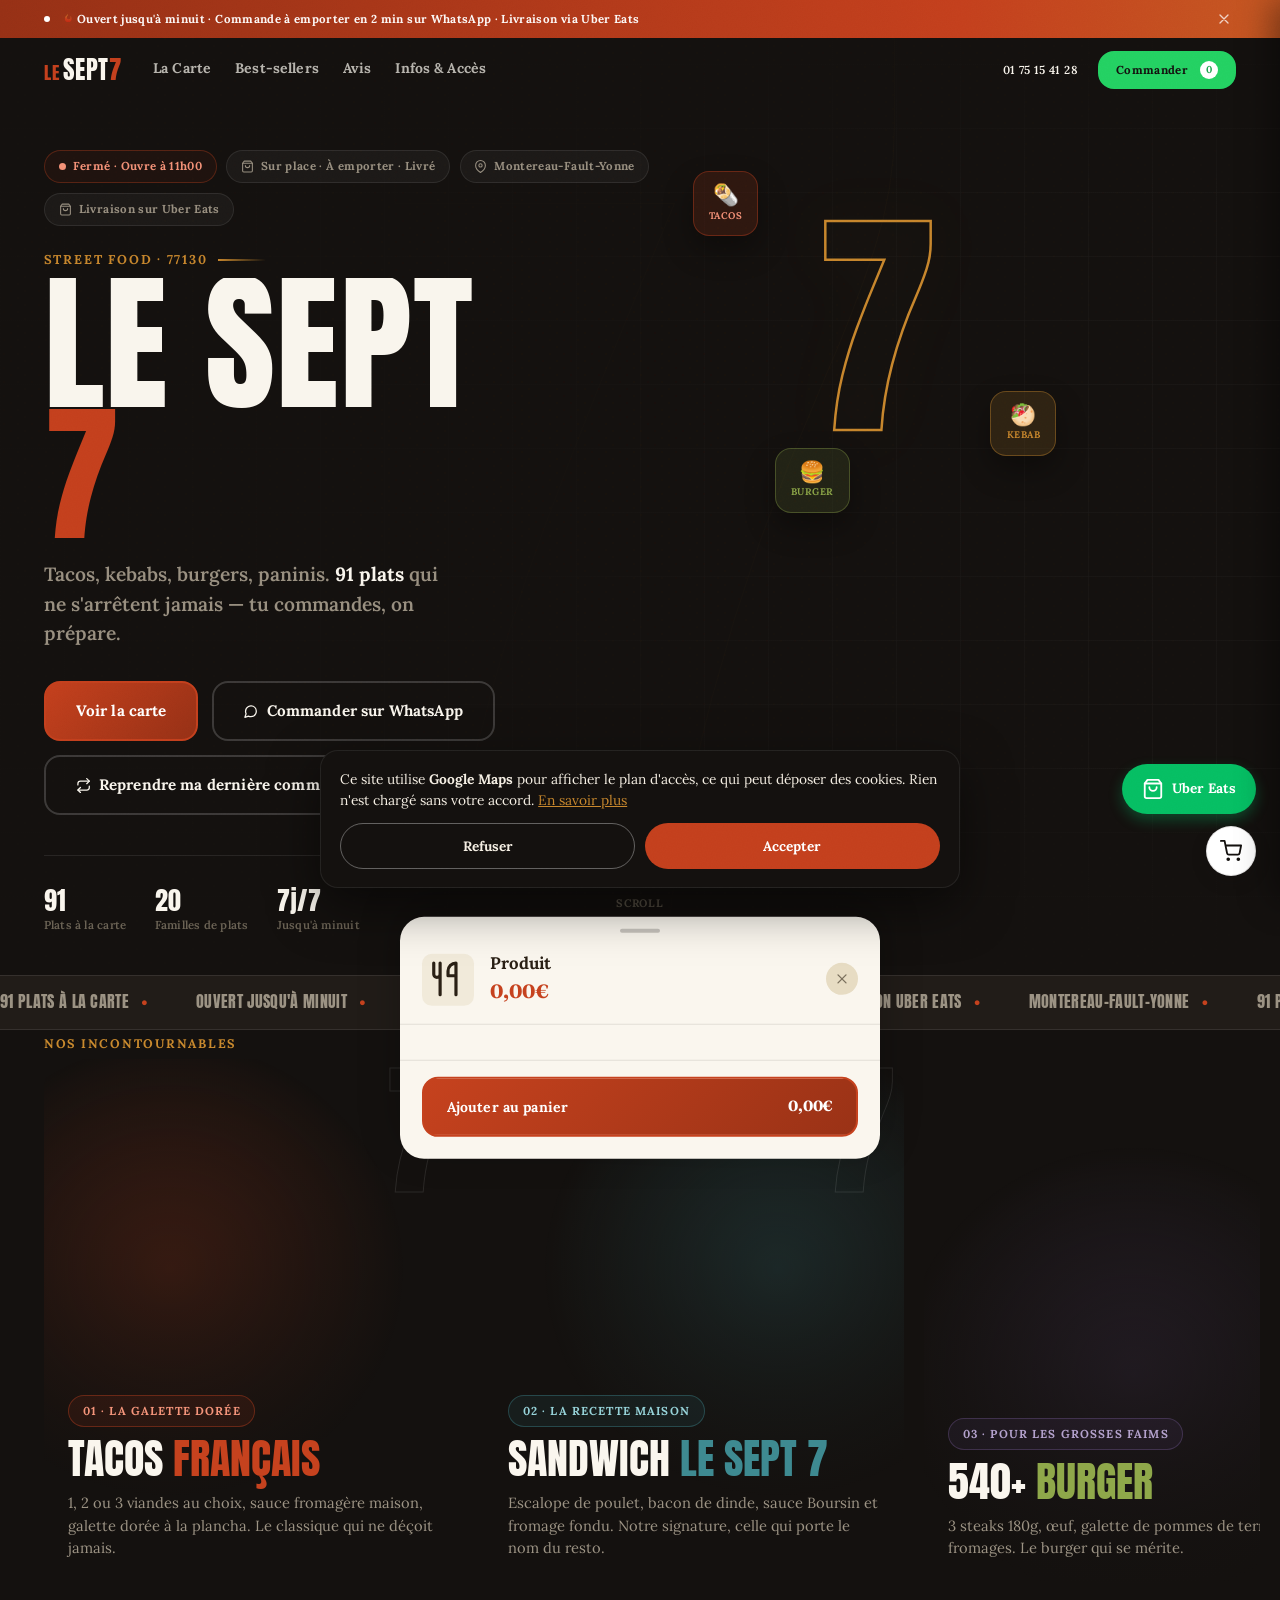
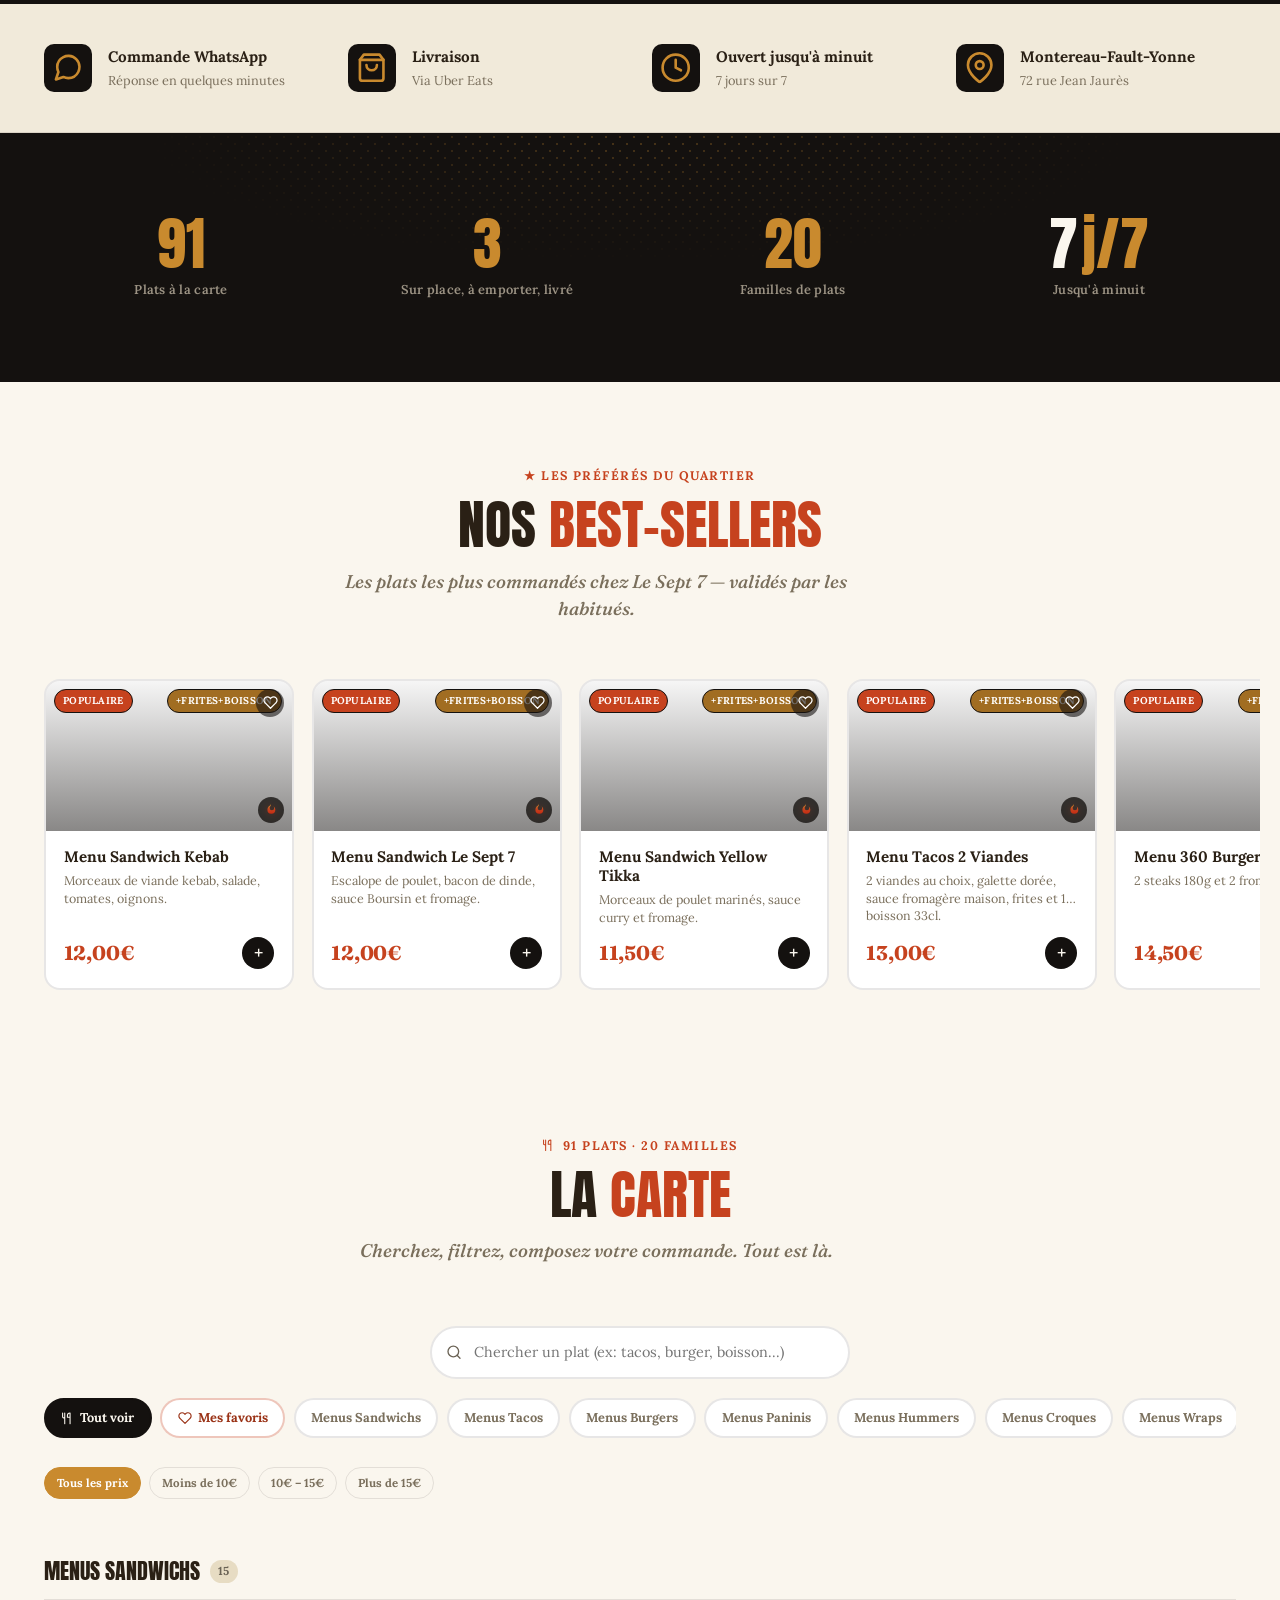
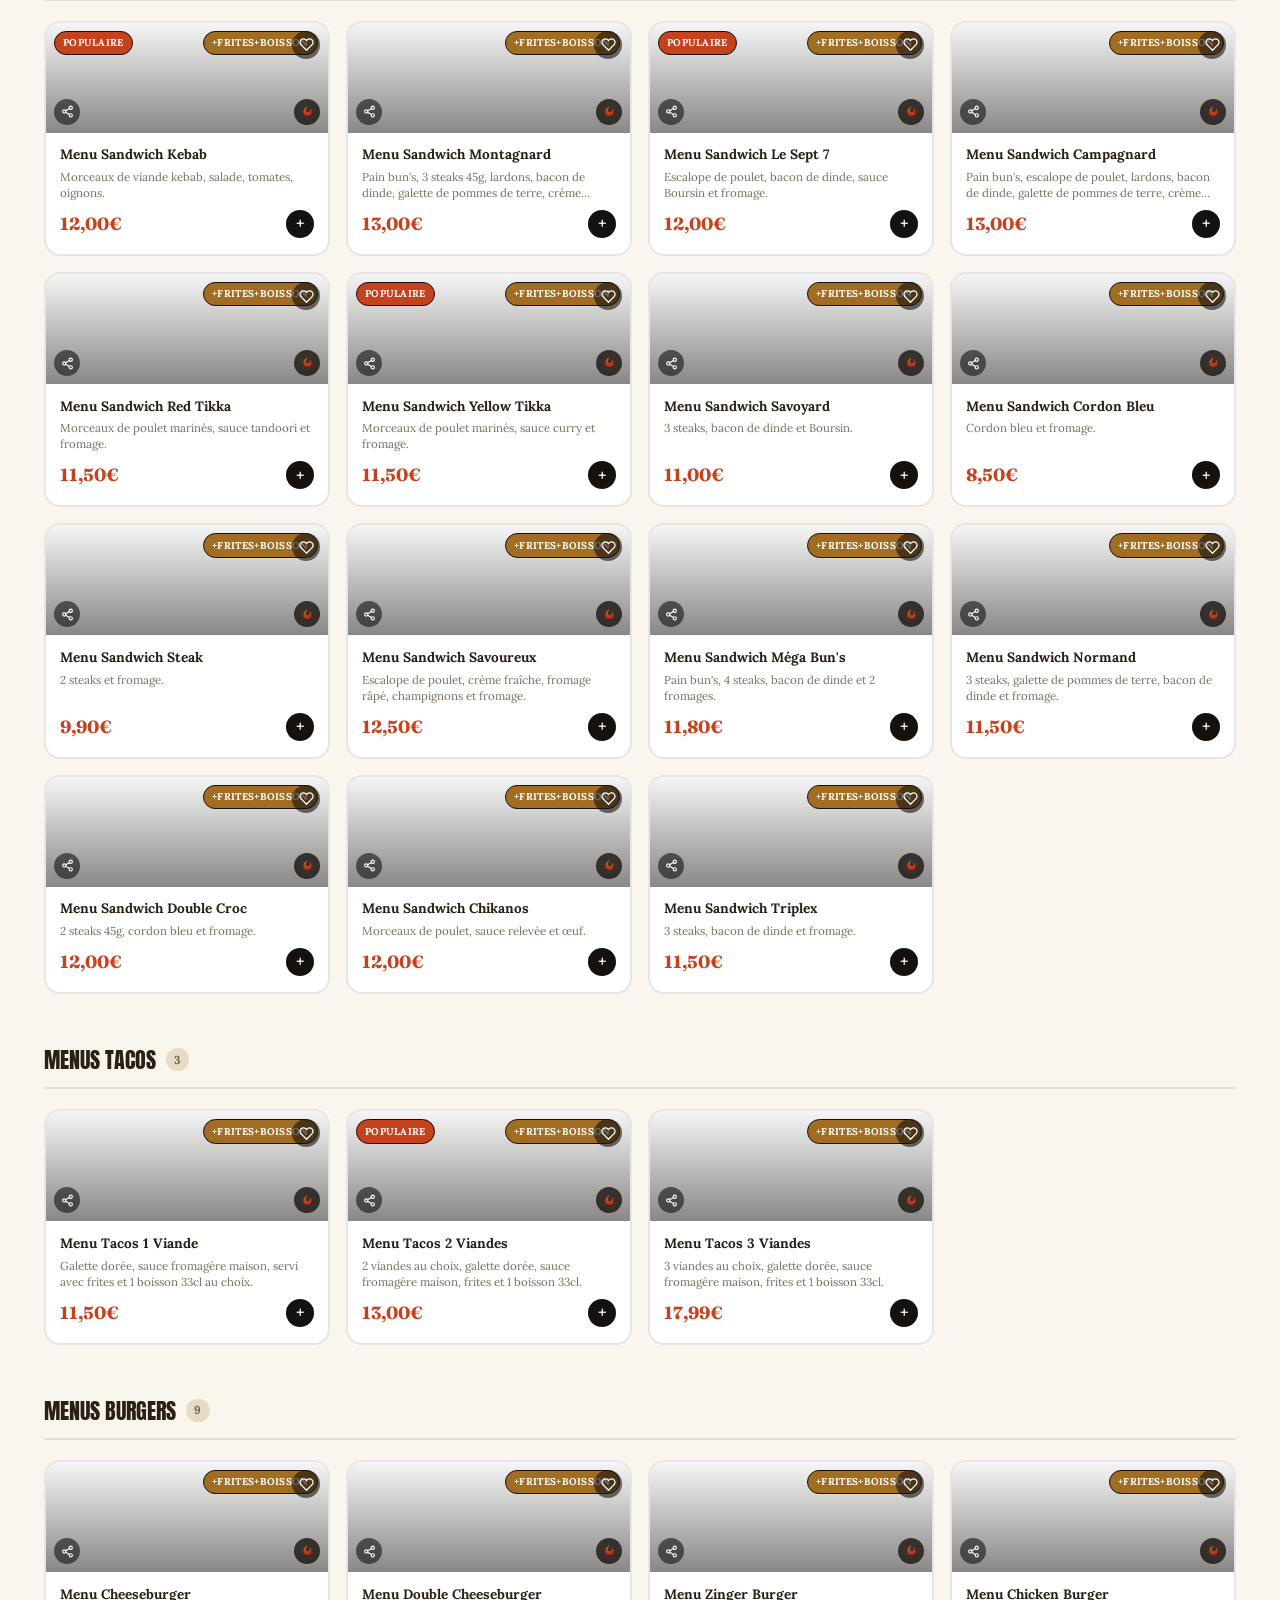
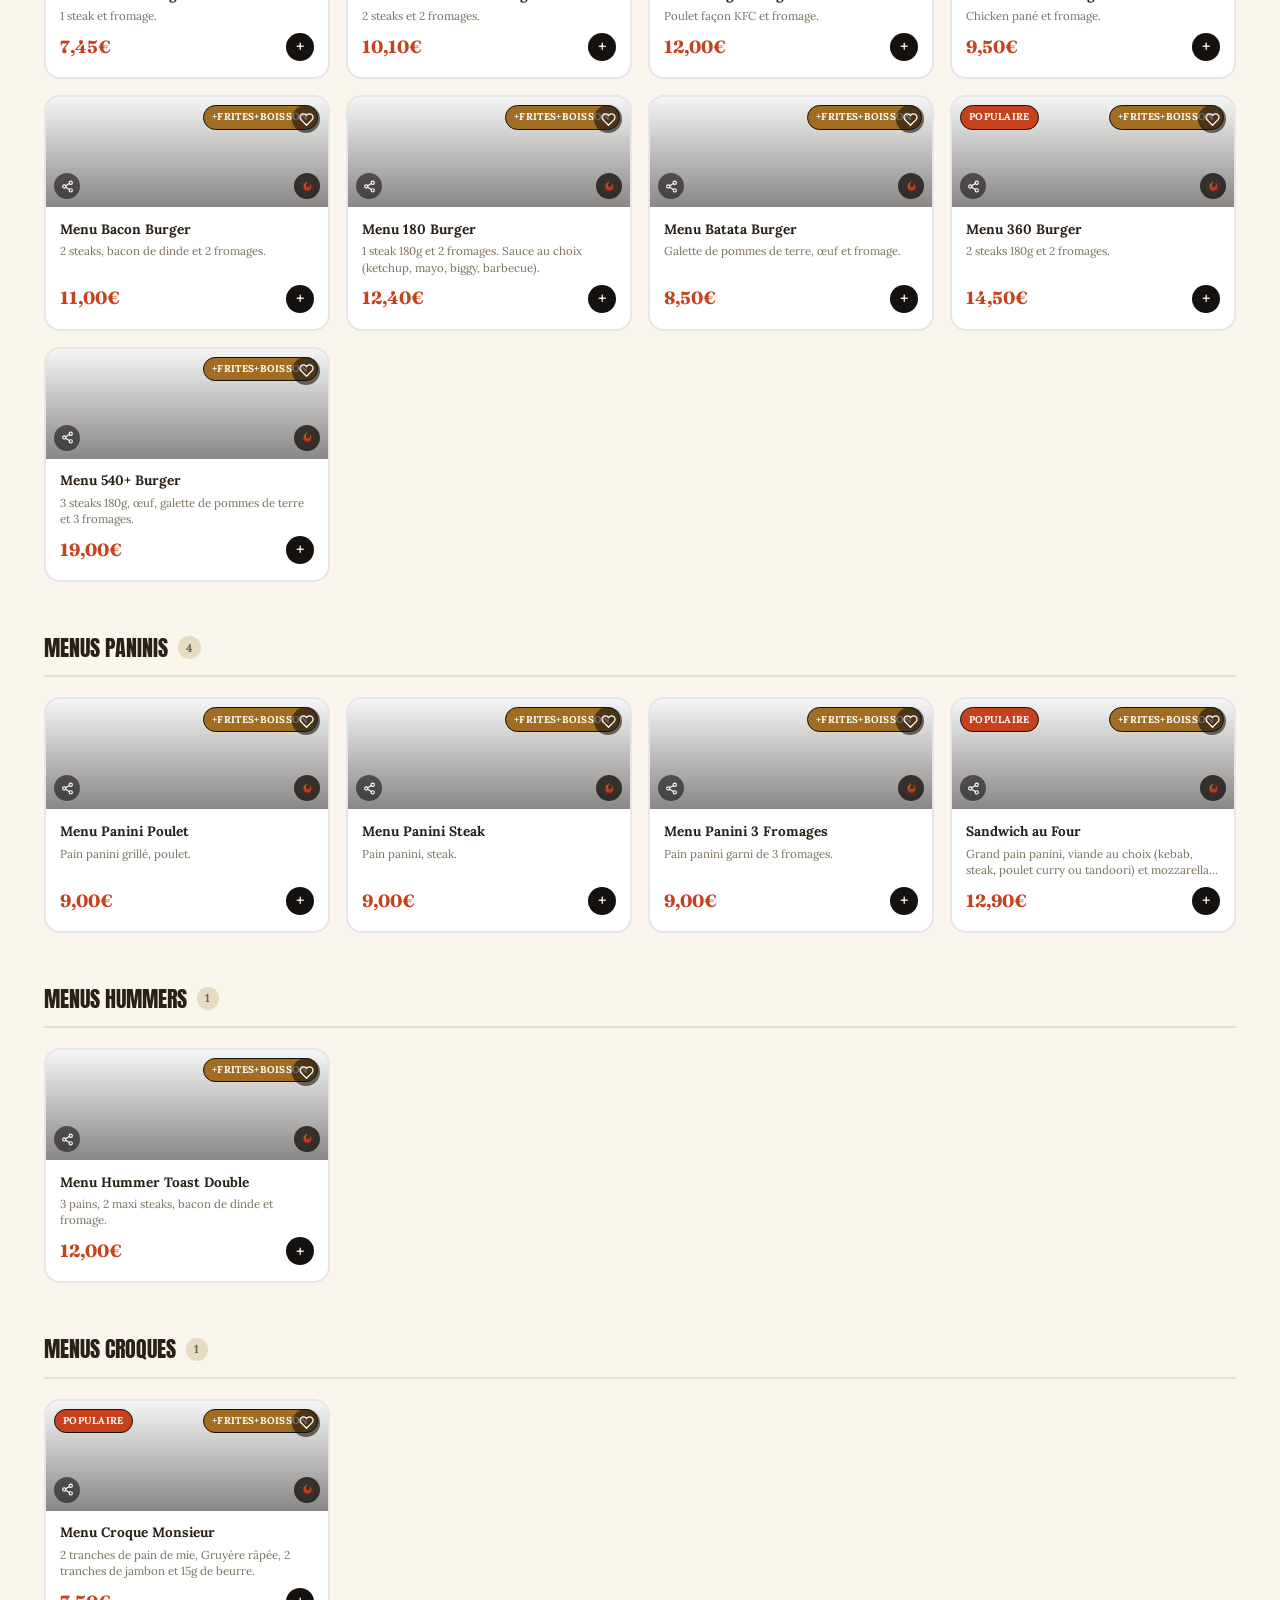
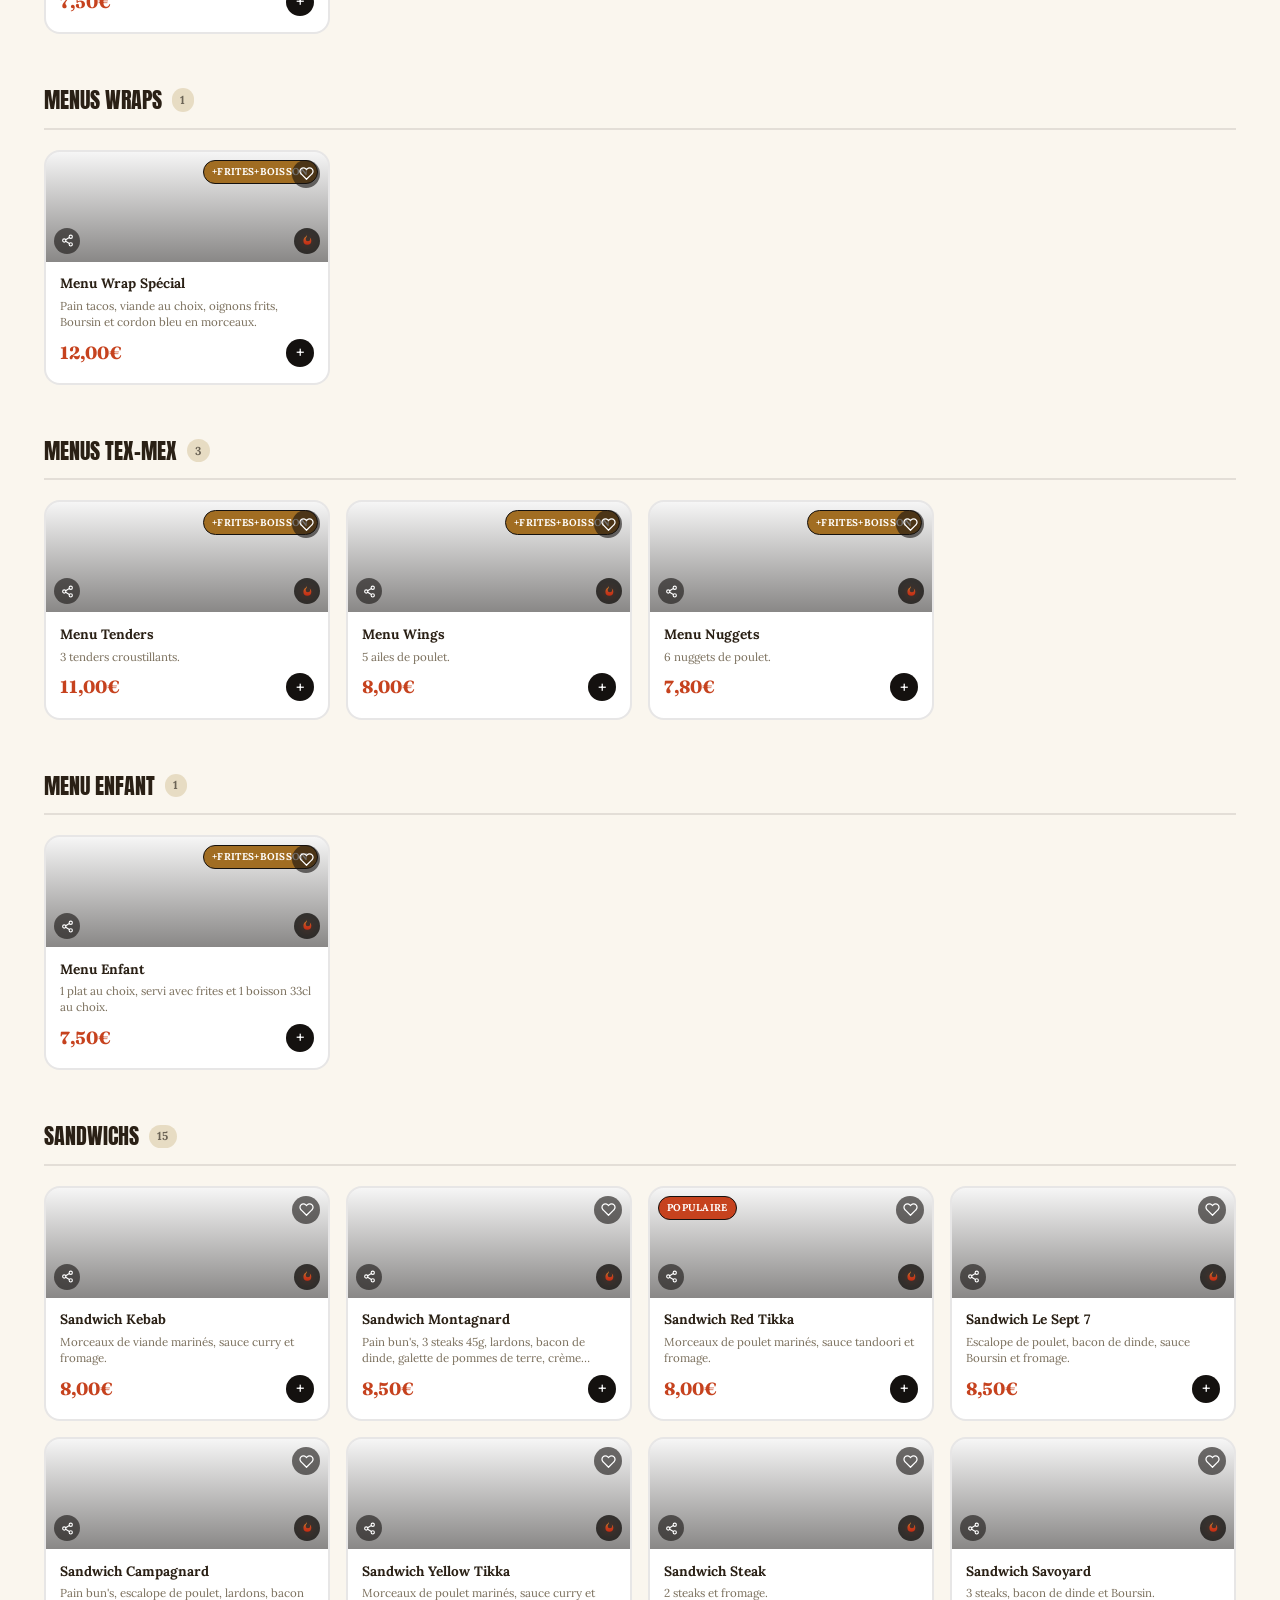
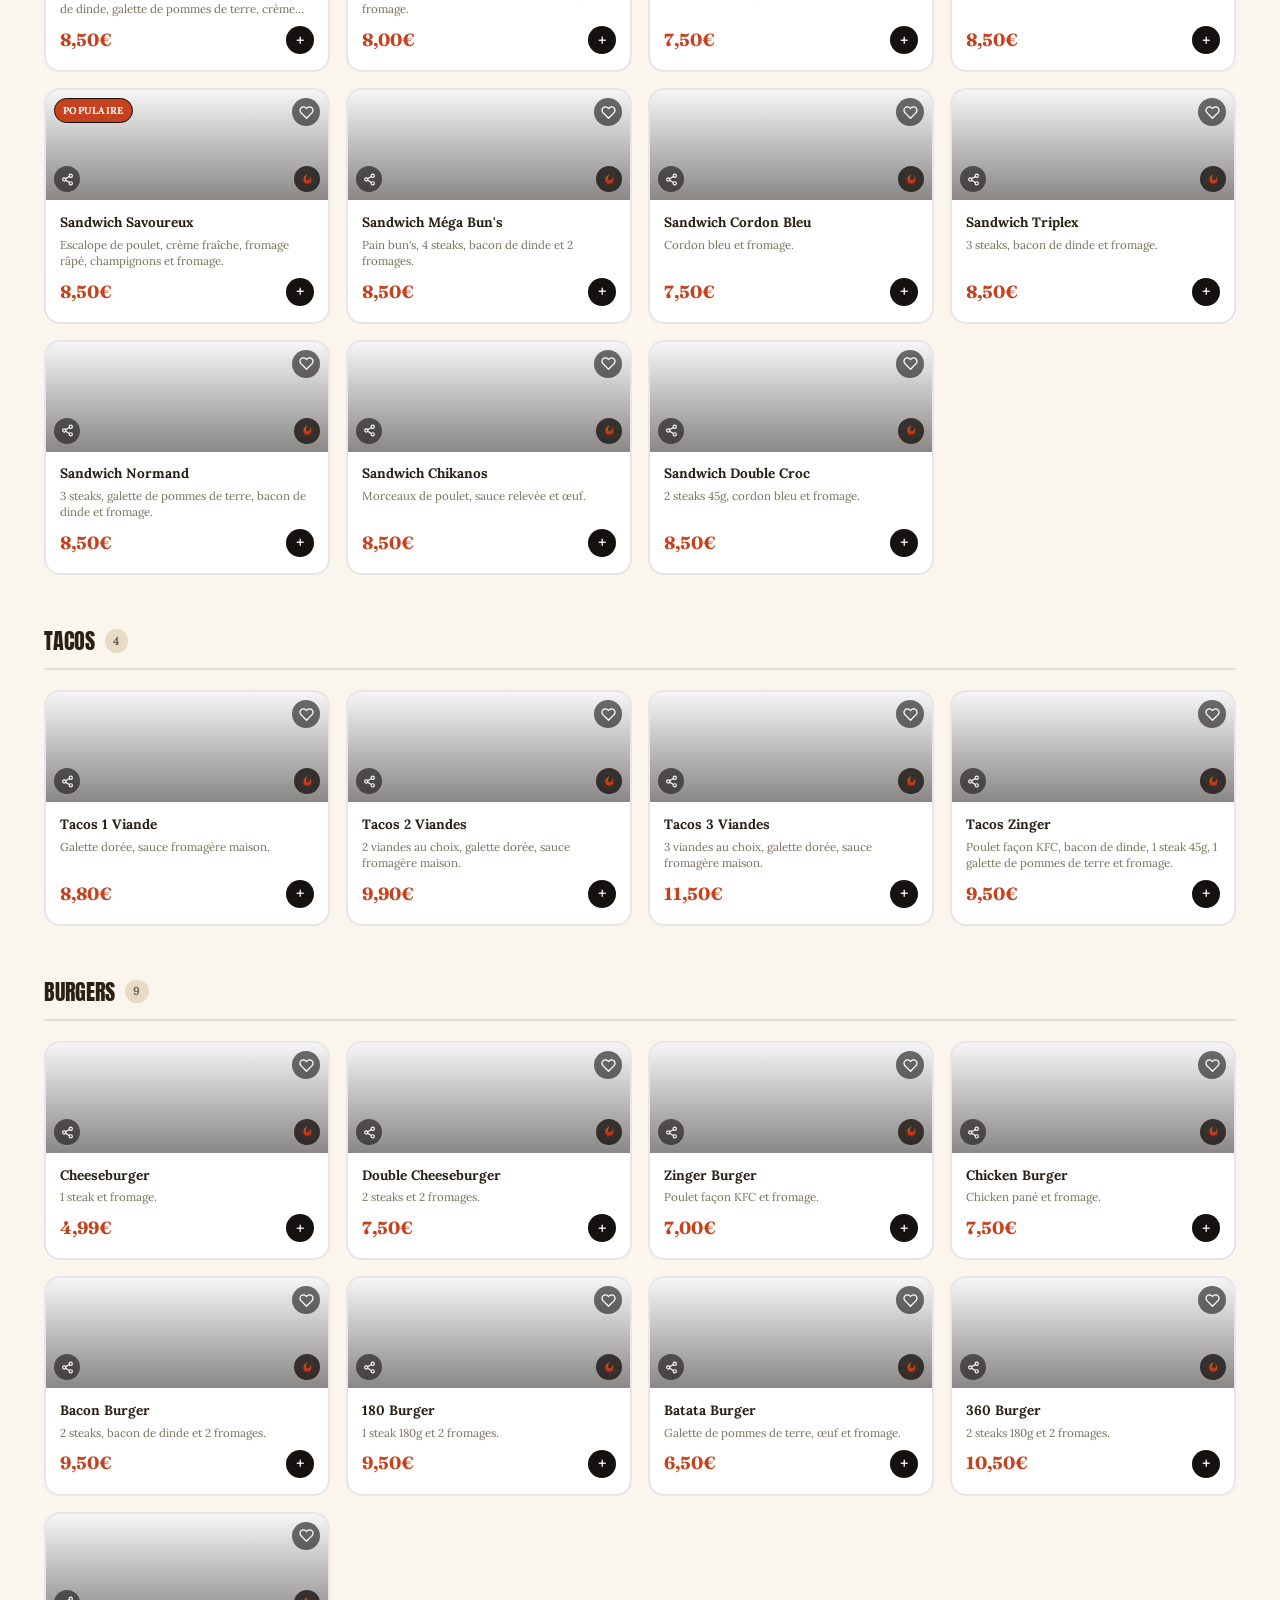
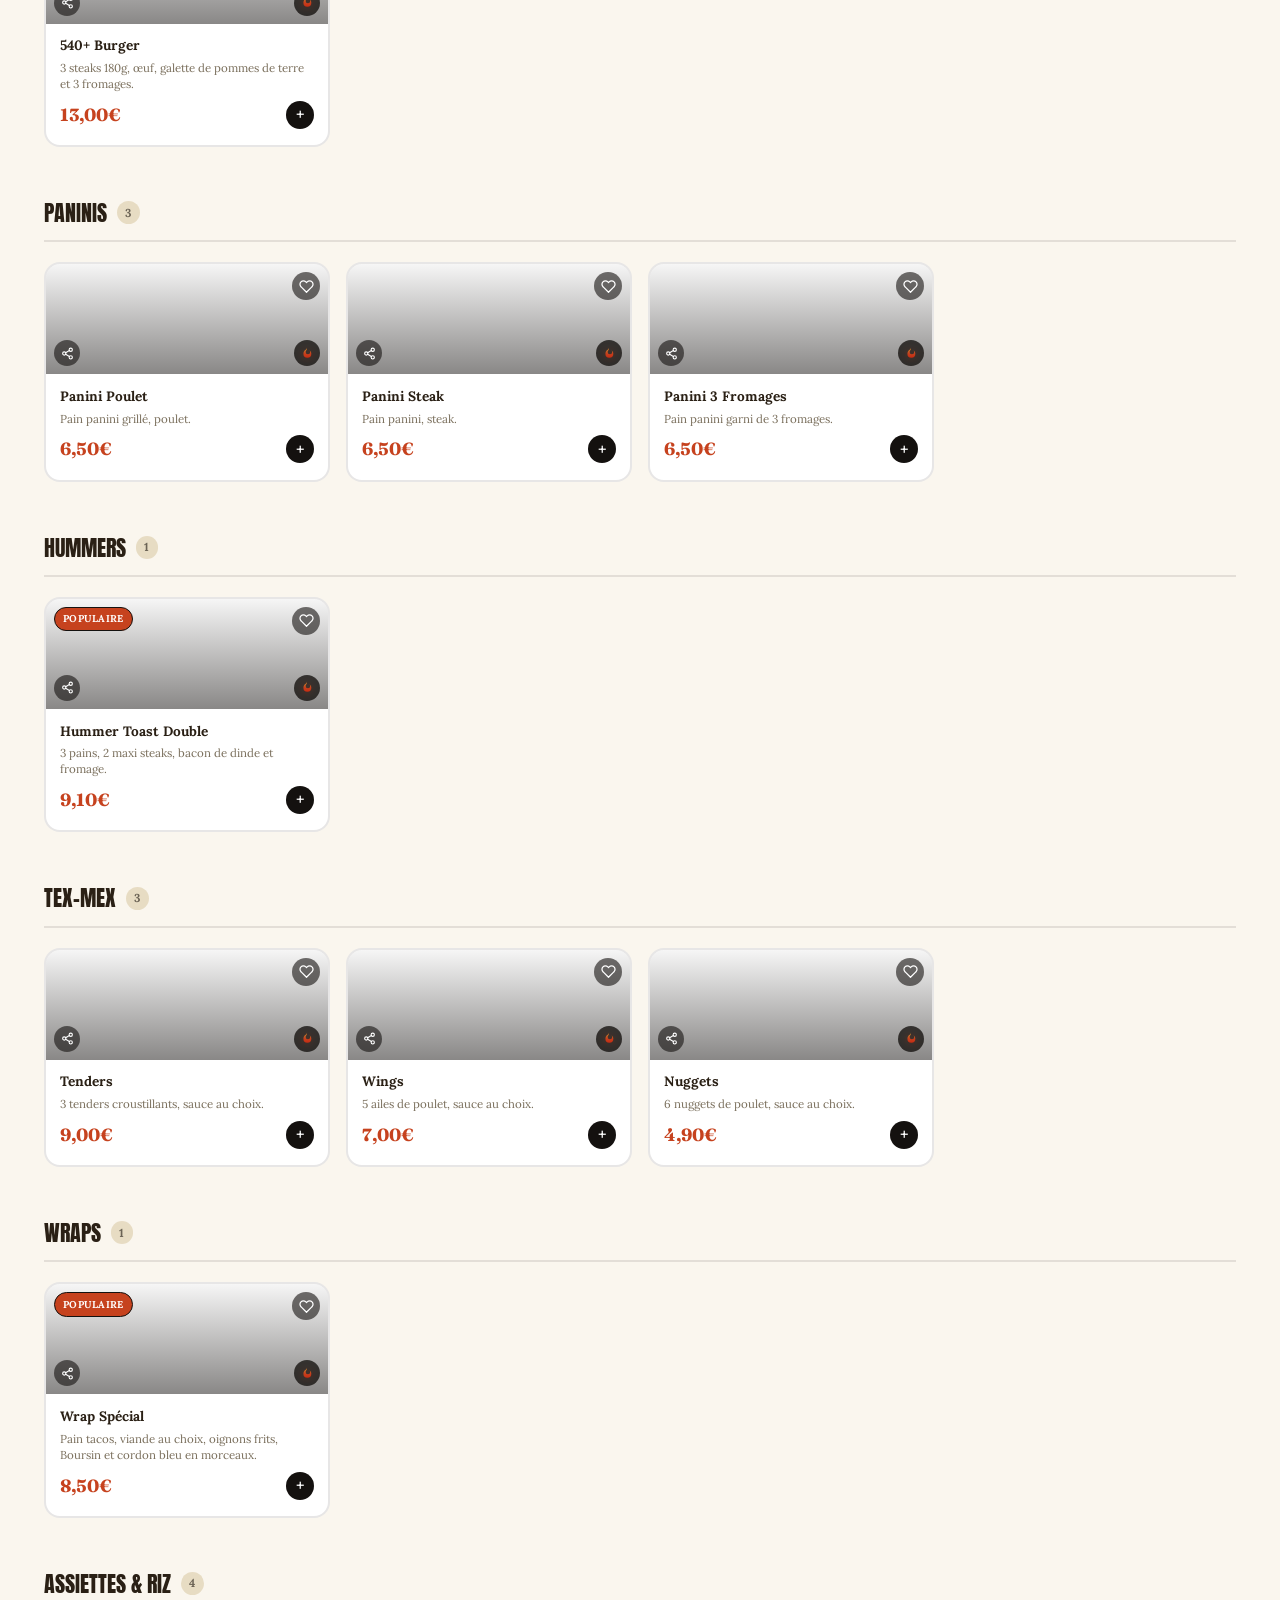
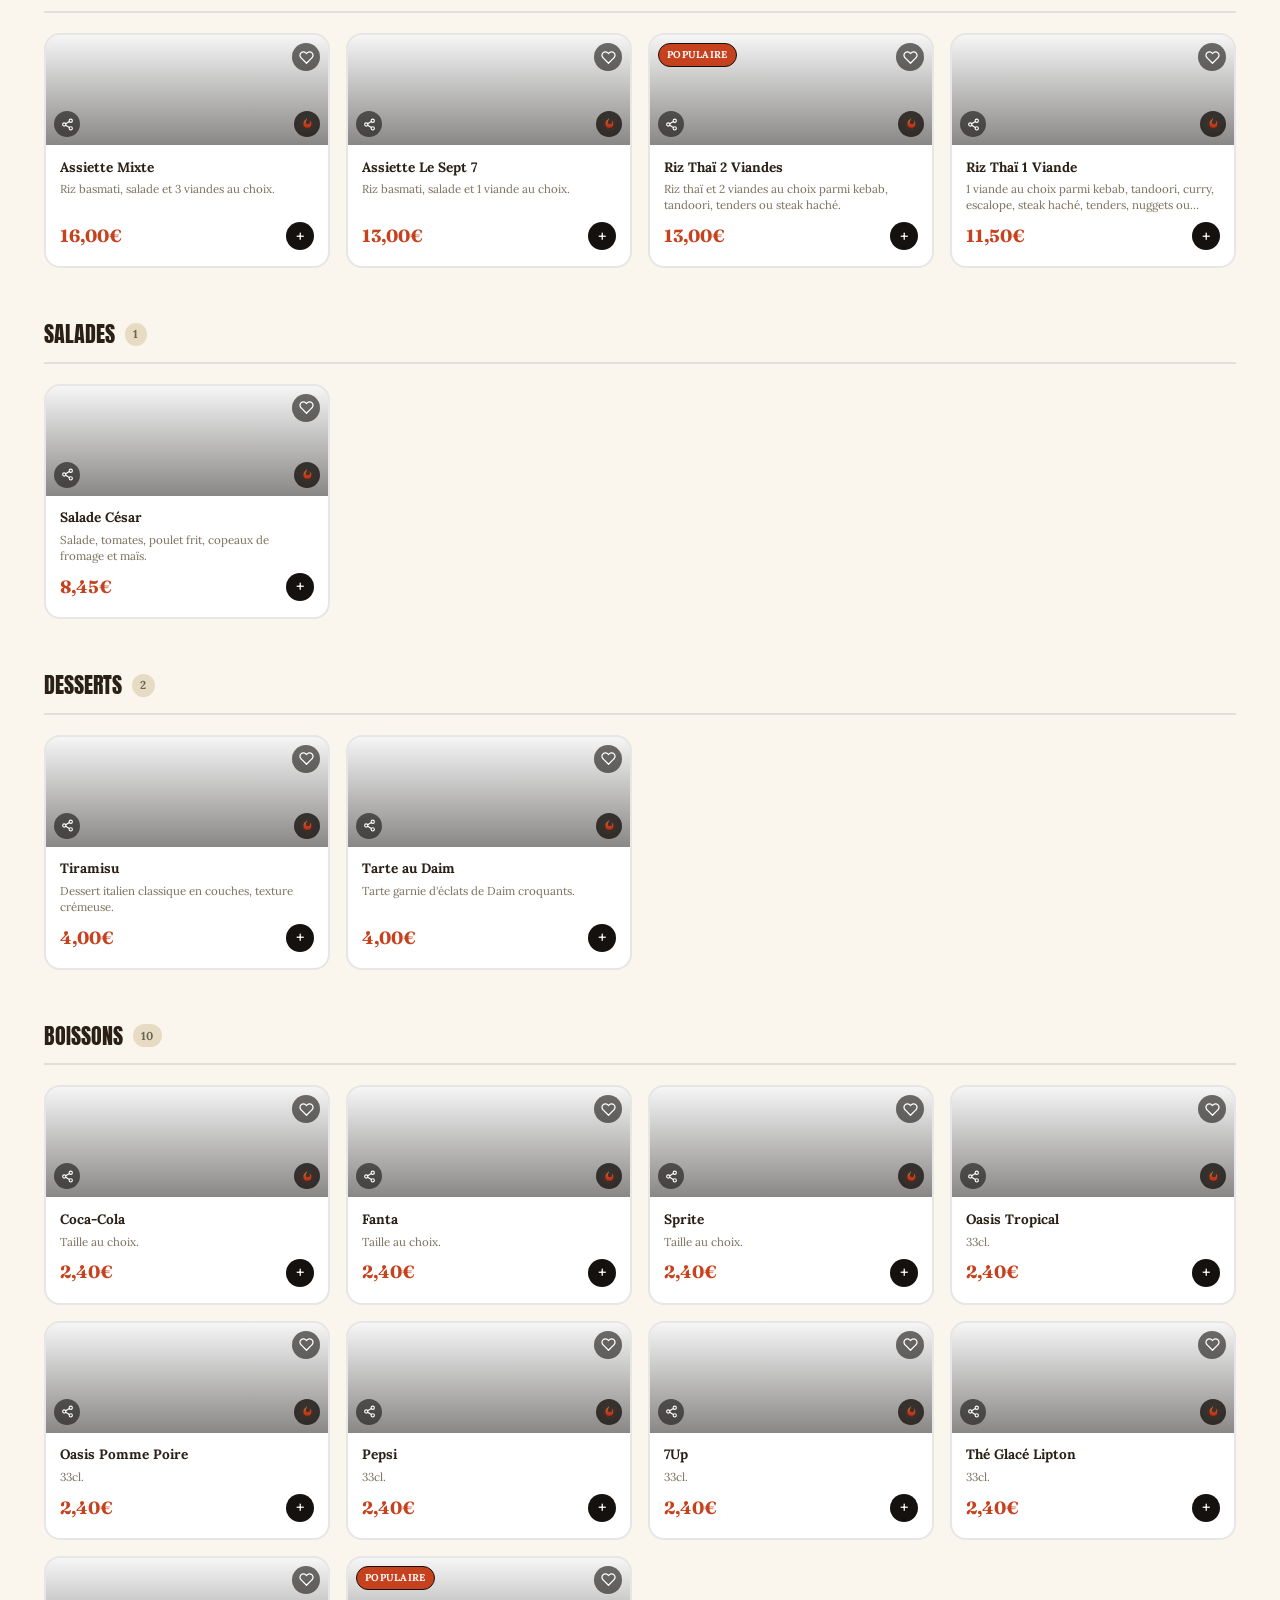
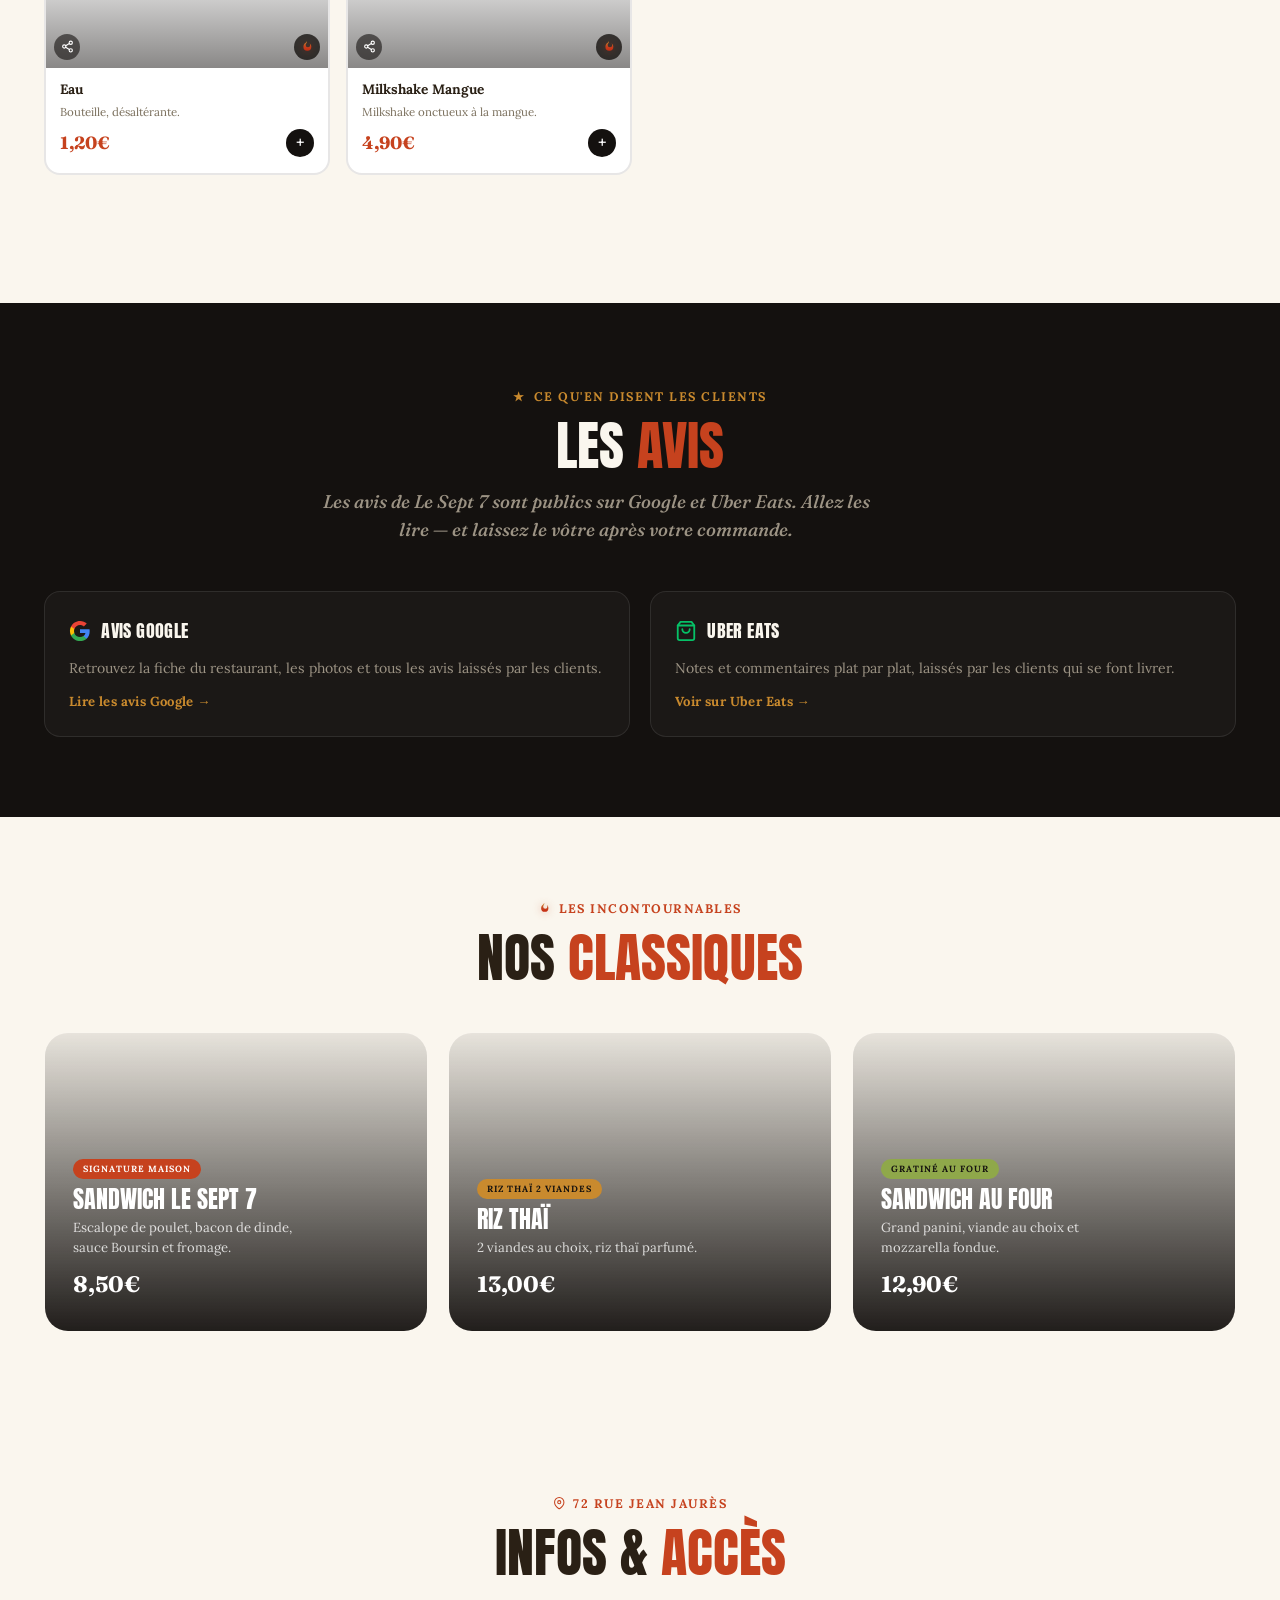
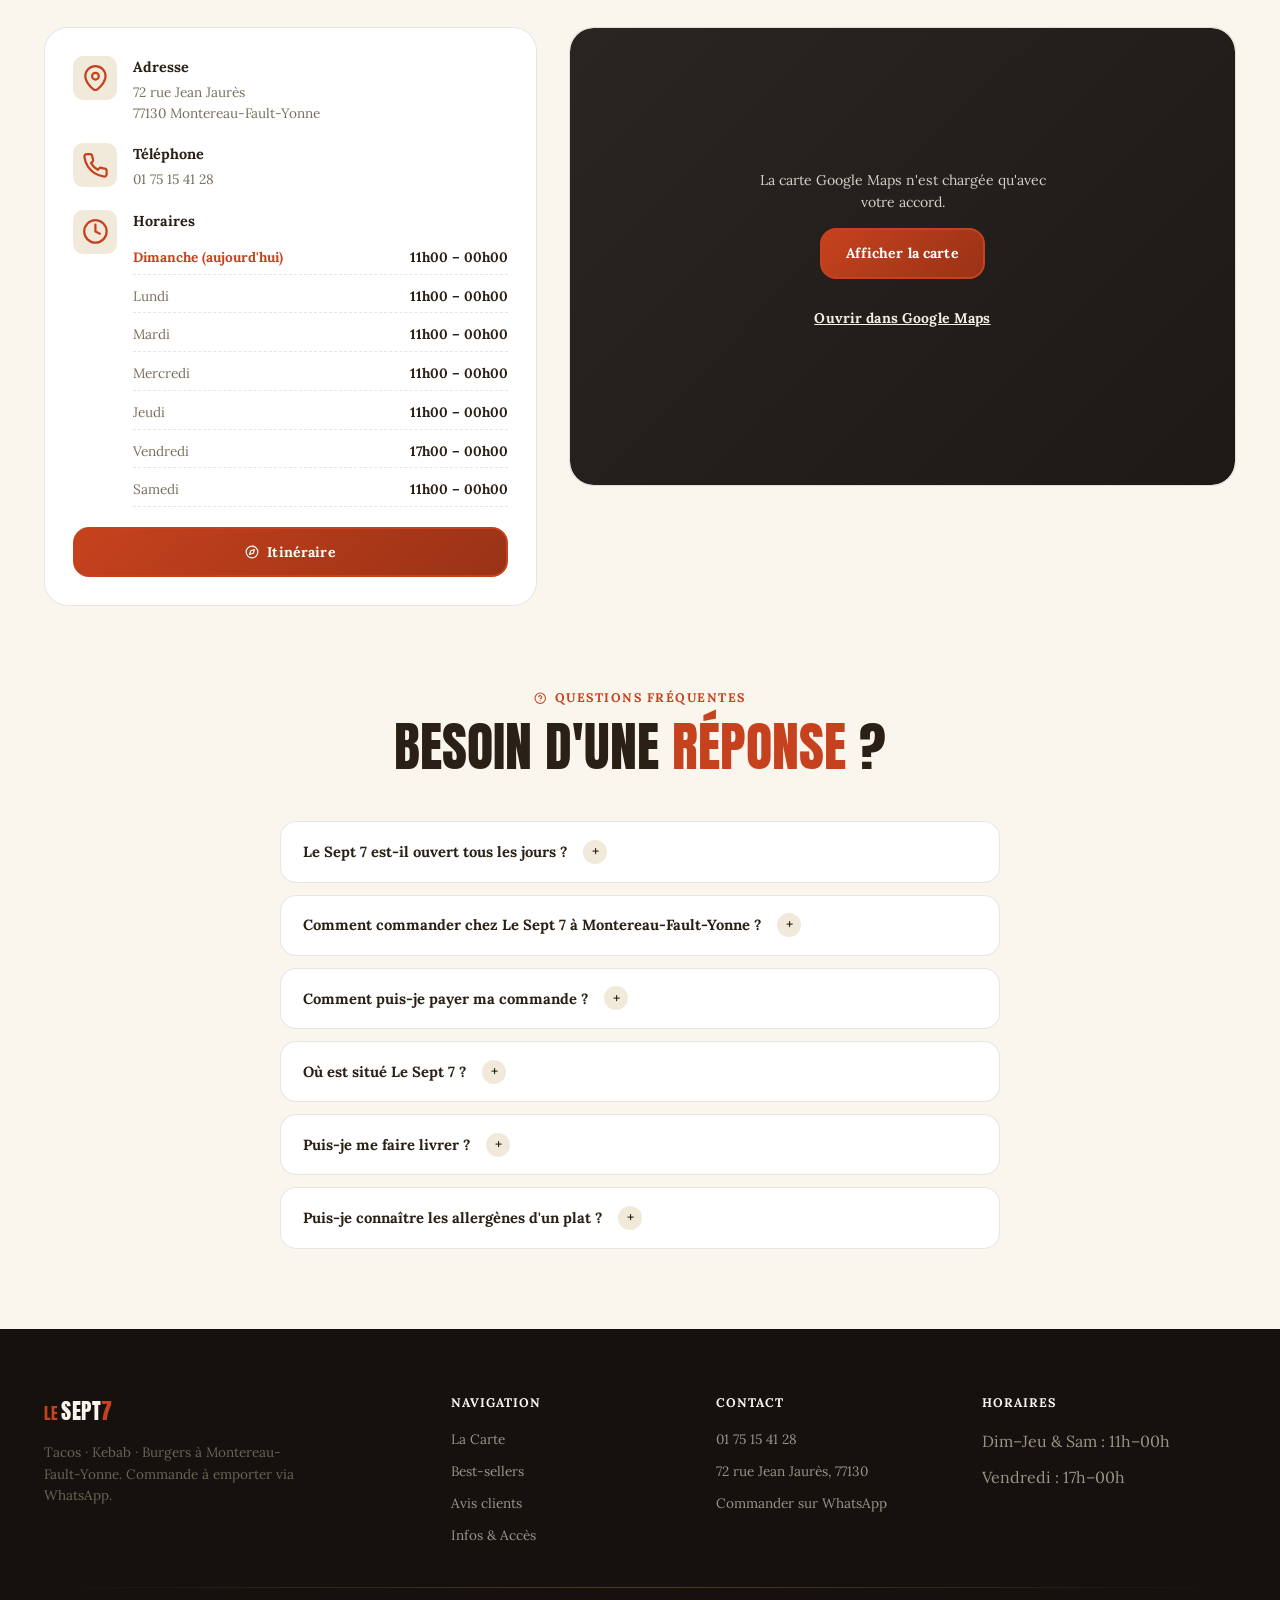
==== commit 500afa98: "Add files via upload" ====
--- a/index.html
+++ b/index.html
@@ -487,11 +487,10 @@
 .menu-cat-title { display:flex; align-items:center; gap:.6rem; font-family:var(--font-d); font-size:1.4rem; color:var(--off); text-transform:uppercase; margin-bottom:var(--s5); padding-bottom:.6rem; border-bottom:2px solid var(--border-lt); }
 .menu-cat-title .mct-count { font-family:var(--font-b); font-size:.72rem; font-weight:700; color:var(--muted2); background:var(--paper-3); padding:.15rem .55rem; border-radius:var(--r-f); }
 .product-grid { display:grid; grid-template-columns:repeat(2,1fr); gap:1rem; }
-.product-card { background:#fff; border-radius:var(--r-lg); border:2px solid var(--border-lt); overflow:hidden; transition:all var(--t); display:flex; flex-direction:column; cursor:pointer; }
-.product-card:hover, .product-card.mobile-hover { transform:translate(-3px,-6px); border-color:var(--ink); box-shadow:5px 6px 0 0 var(--flame); }
+.product-card { background:#fff; border-radius:var(--r-lg); border:2px solid var(--border-lt); overflow:hidden; display:flex; flex-direction:column; cursor:pointer; }
 .product-vis { height:110px; display:flex; align-items:center; justify-content:center; font-size:2.6rem; position:relative; flex-shrink:0; }
-.product-badge { position:absolute; top:.5rem; left:.5rem; font-size:.62rem; font-weight:800; letter-spacing:.03em; text-transform:uppercase; padding:.2rem .5rem; border-radius:var(--r-f); background:var(--flame); color:#fff; border:1.5px solid var(--ink); animation:badgeGlow 2.6s ease-in-out infinite; }
-.product-badge.menu-badge { left:auto; right:.65rem; background:var(--gold-d); border:1.5px solid var(--ink); animation:badgeGlowGold 2.6s ease-in-out infinite; }
+.product-badge { position:absolute; top:.5rem; left:.5rem; font-size:.62rem; font-weight:800; letter-spacing:.03em; text-transform:uppercase; padding:.2rem .5rem; border-radius:var(--r-f); background:var(--flame); color:#fff; border:1.5px solid var(--ink); }
+.product-badge.menu-badge { left:auto; right:.65rem; background:var(--gold-d); border:1.5px solid var(--ink); }
 /* RUPTURE DE STOCK — un produit avec available:false reste visible dans la
    carte (pour ne pas fausser le nombre de plats affiché) mais ne peut plus
    être ajouté au panier : image assombrie, bouton inerte, badge dédié qui
@@ -504,9 +503,7 @@
 .is-unavailable .product-add:hover, .is-unavailable .pop-add:hover, .is-unavailable .product-add.mobile-hover, .is-unavailable .pop-add.mobile-hover { background:var(--ink-3); transform:none; }
 .is-unavailable { cursor:default; }
 .is-unavailable:hover, .is-unavailable.mobile-hover { transform:none !important; border-color:var(--border-lt) !important; box-shadow:none !important; }
-@keyframes badgeGlow { 0%,100% { transform:scale(1) rotate(-2deg); } 50% { transform:scale(1.06) rotate(-2deg); } }
-@keyframes badgeGlowGold { 0%,100% { transform:scale(1) rotate(2deg); } 50% { transform:scale(1.06) rotate(2deg); } }
-@media (prefers-reduced-motion:reduce) { .product-badge, .product-badge.menu-badge { animation:none; } }
+
 .product-info { padding:.85rem .9rem 1rem; display:flex; flex-direction:column; gap:.35rem; flex:1; }
 .product-name { font-size:.85rem; font-weight:800; color:var(--off); line-height:1.25; }
 .product-desc { font-size:.72rem; color:var(--muted-lt); line-height:1.4; flex:1; display:-webkit-box; -webkit-line-clamp:2; -webkit-box-orient:vertical; overflow:hidden; }
@@ -514,7 +511,7 @@
 .product-price { font-family:var(--font-t); font-size:1.1rem; font-weight:700; color:var(--flame); letter-spacing:-.01em; }
 .product-add { position:relative; width:28px; height:28px; border-radius:var(--r-f); background:var(--ink); color:#fff; display:flex; align-items:center; justify-content:center; font-size:1rem; font-weight:800; transition:all var(--tf); flex-shrink:0; }
 .product-add::before { content:''; position:absolute; inset:-8px; } /* zone tactile ~44px */
-.product-add:hover, .product-add.mobile-hover { background:var(--flame); transform:scale(1.1); }
+.product-add:hover, .product-add.mobile-hover { background:var(--flame); }
 .product-add.added { background:var(--wa); }
 .no-results { text-align:center; padding:var(--s16) var(--s6); color:var(--muted-lt); }
 .no-results-emoji { font-size:2.6rem; margin-bottom:1rem; }
@@ -725,10 +722,8 @@
    d'une transition CSS distincte, la souris étant déjà interpolée en JS). */
 .hero-visual-col { will-change:transform; }
 
-/* PRODUCT CARDS — tilt 3D léger (desktop). Étendu aux cartes "populaires" et
-   pas seulement au menu, pour un tilt cohérent partout où .product-card /
-   .pop-card apparaissent (voir applyProductTilt). */
-.product-card { transition-property:transform,border-color,box-shadow; transition-duration:.15s,.3s,.3s; transition-timing-function:var(--ease-o); }
+/* PRODUCT CARDS — tilt 3D léger (desktop), désactivé sur .product-card (menu
+   "La Carte") à la demande du client ; conservé sur .pop-card (Populaires). */
 .pop-card { transition-property:transform,border-color,box-shadow; transition-duration:.15s,.3s,.3s; transition-timing-function:var(--ease-o); }
 
 /* TOAST — feedback flottant */
@@ -779,8 +774,10 @@
 .vis-share-btn::before { content:''; position:absolute; inset:-9px; } /* zone tactile ~44px */
 .vis-share-btn .icon { width:13px; height:13px; }
 .vis-share-btn:hover, .vis-share-btn.mobile-hover { background:var(--gold-d); }
-.product-card:hover .vis-share-btn, .product-card.mobile-hover .vis-share-btn,
 .pop-card:hover .vis-share-btn, .pop-card.mobile-hover .vis-share-btn { opacity:1; transform:scale(1); }
+/* Menu "La Carte" : bouton partage visible en permanence, sans effet
+   d'apparition au survol (demande client — pas d'animation sur ces cartes). */
+.product-card .vis-share-btn { opacity:1; transform:scale(1); }
 /* Sur tactile sans hover fiable, toujours visible plutôt que caché derrière
    un survol que l'appareil ne peut pas garantir. */
 @media (hover:none) { .vis-share-btn { opacity:1; transform:scale(1); } }
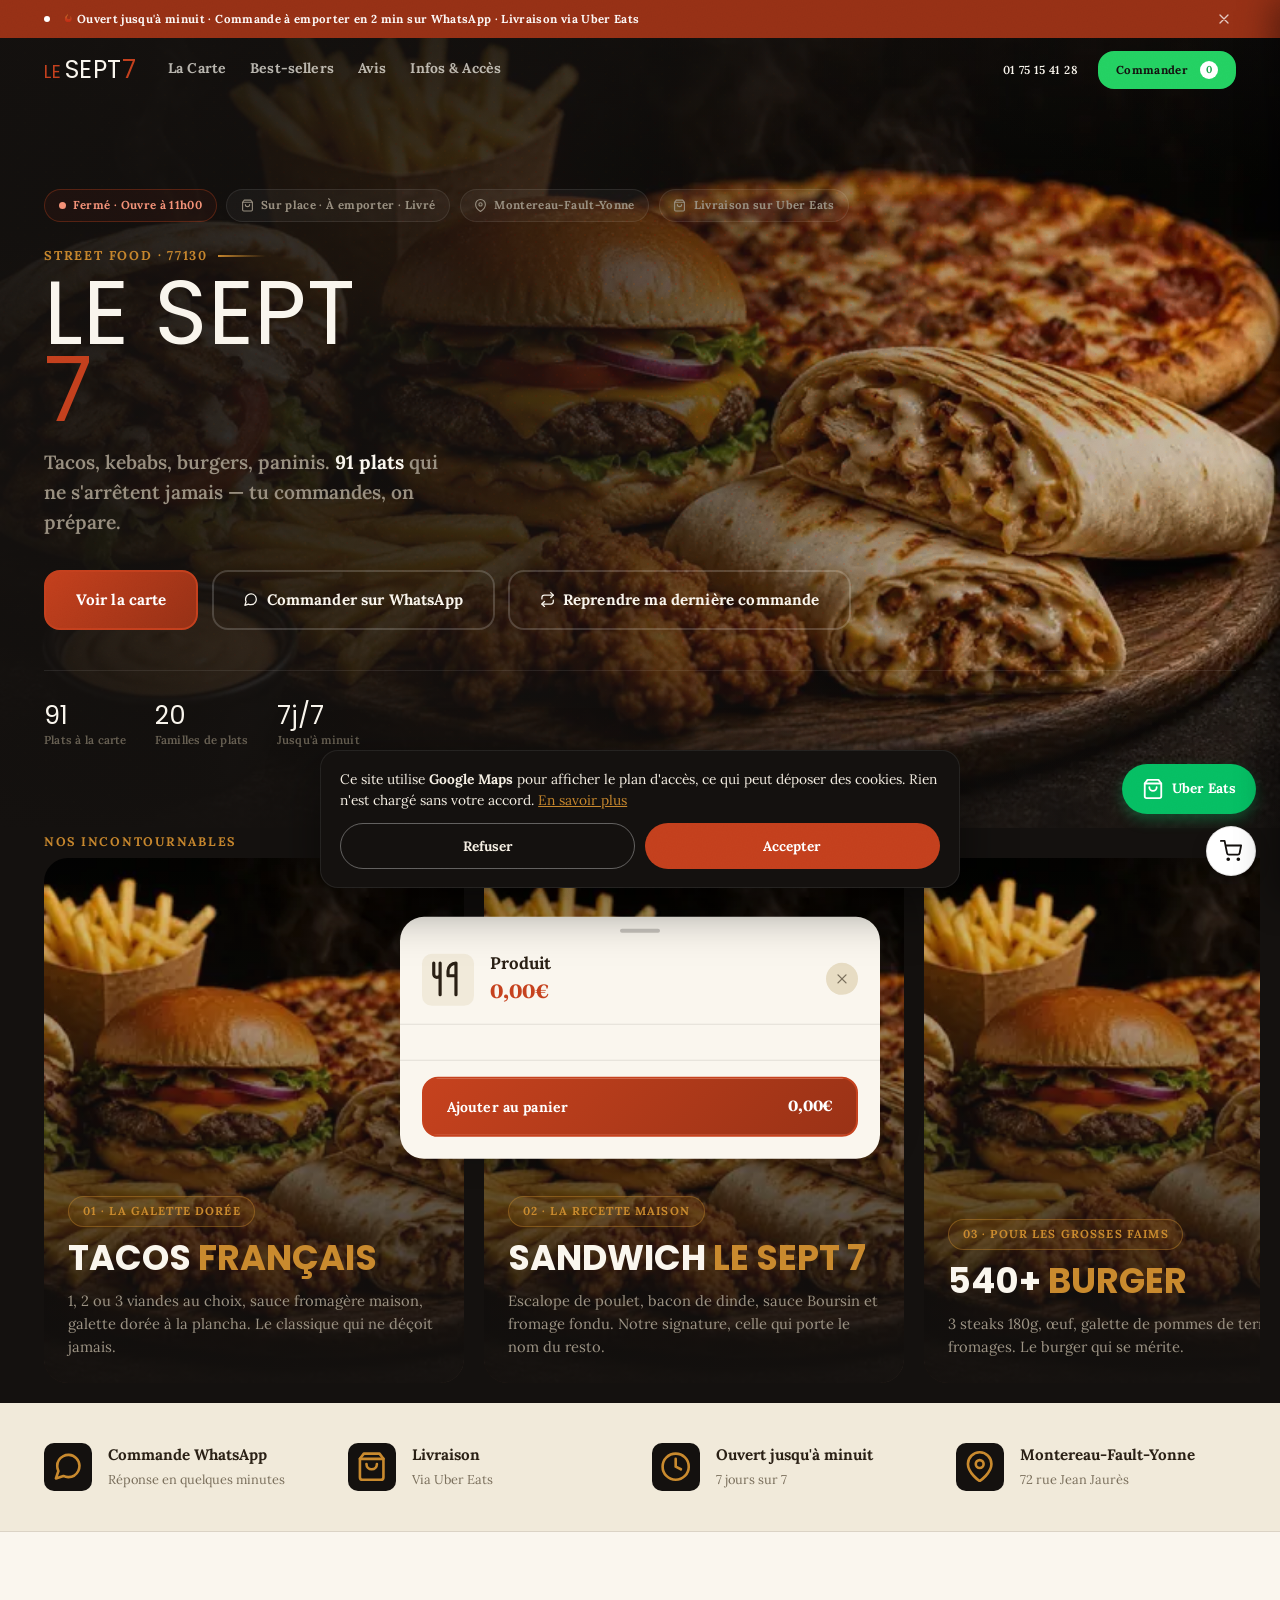
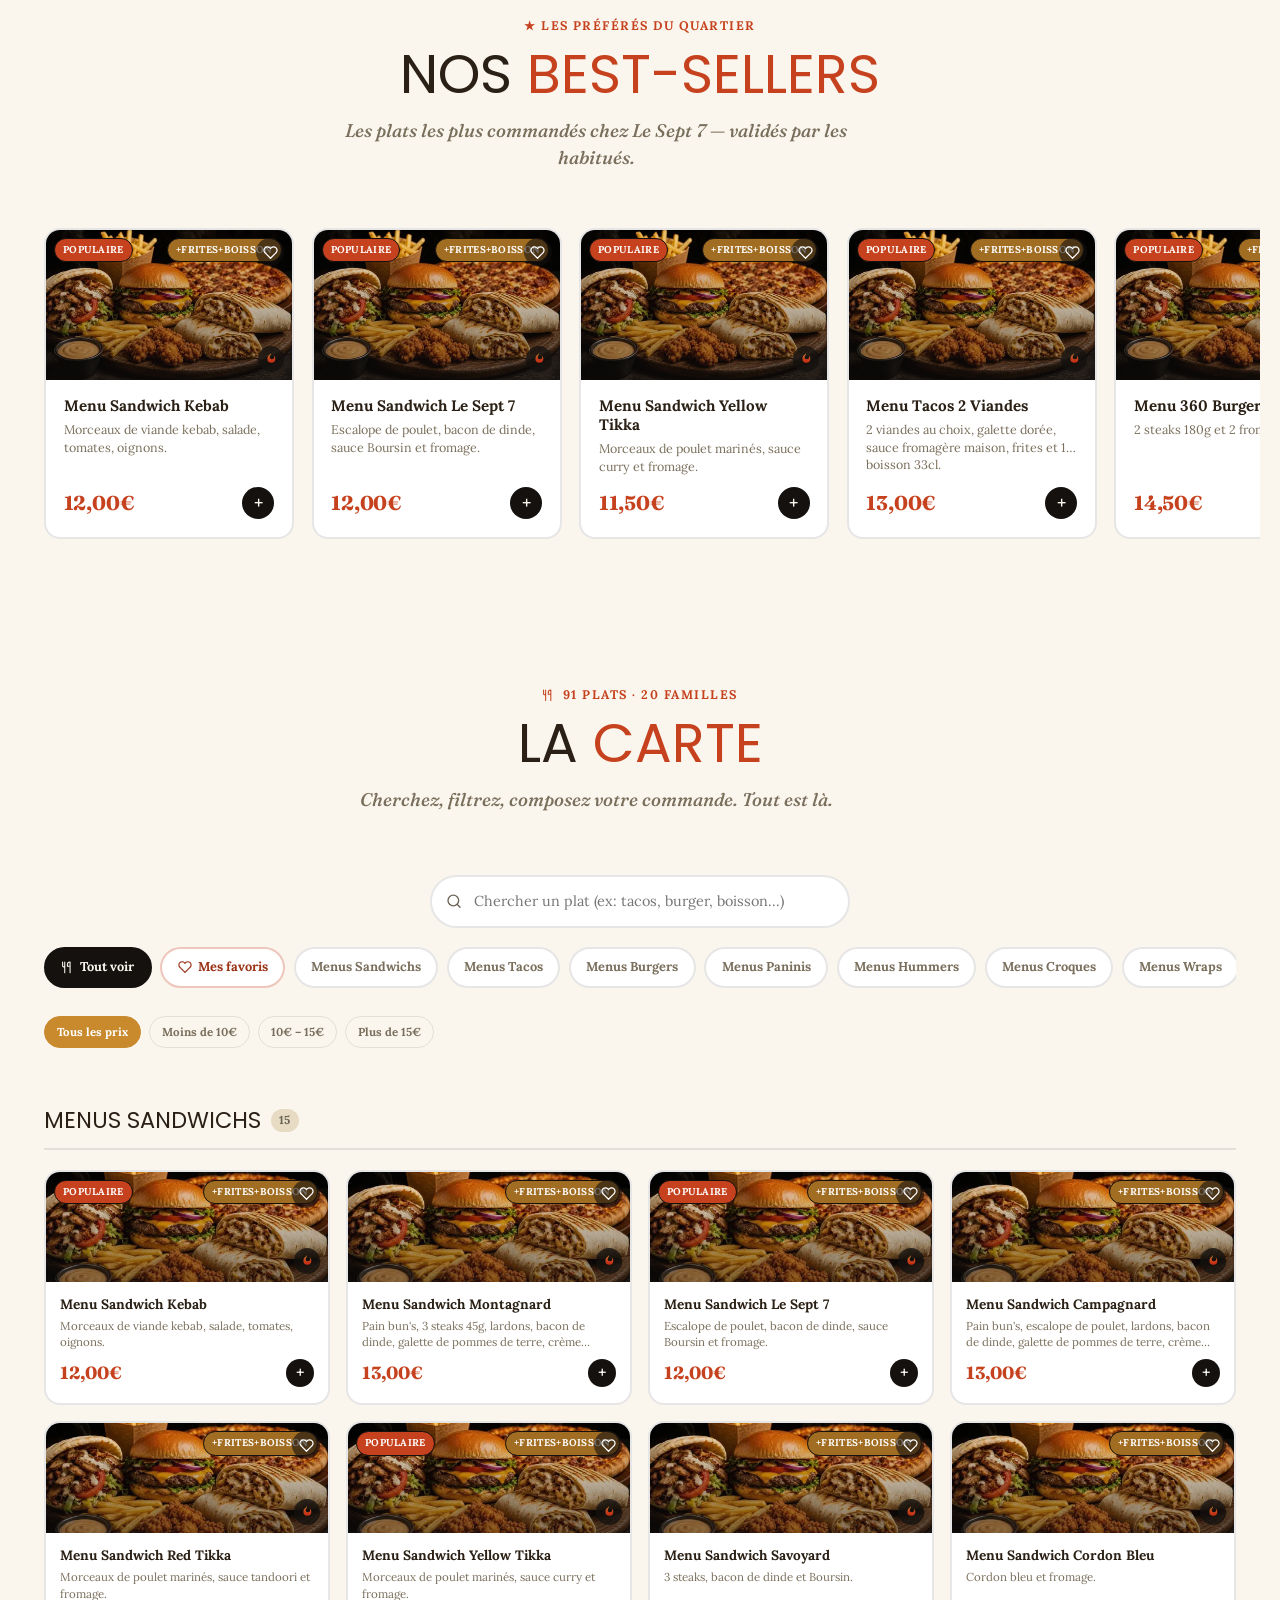
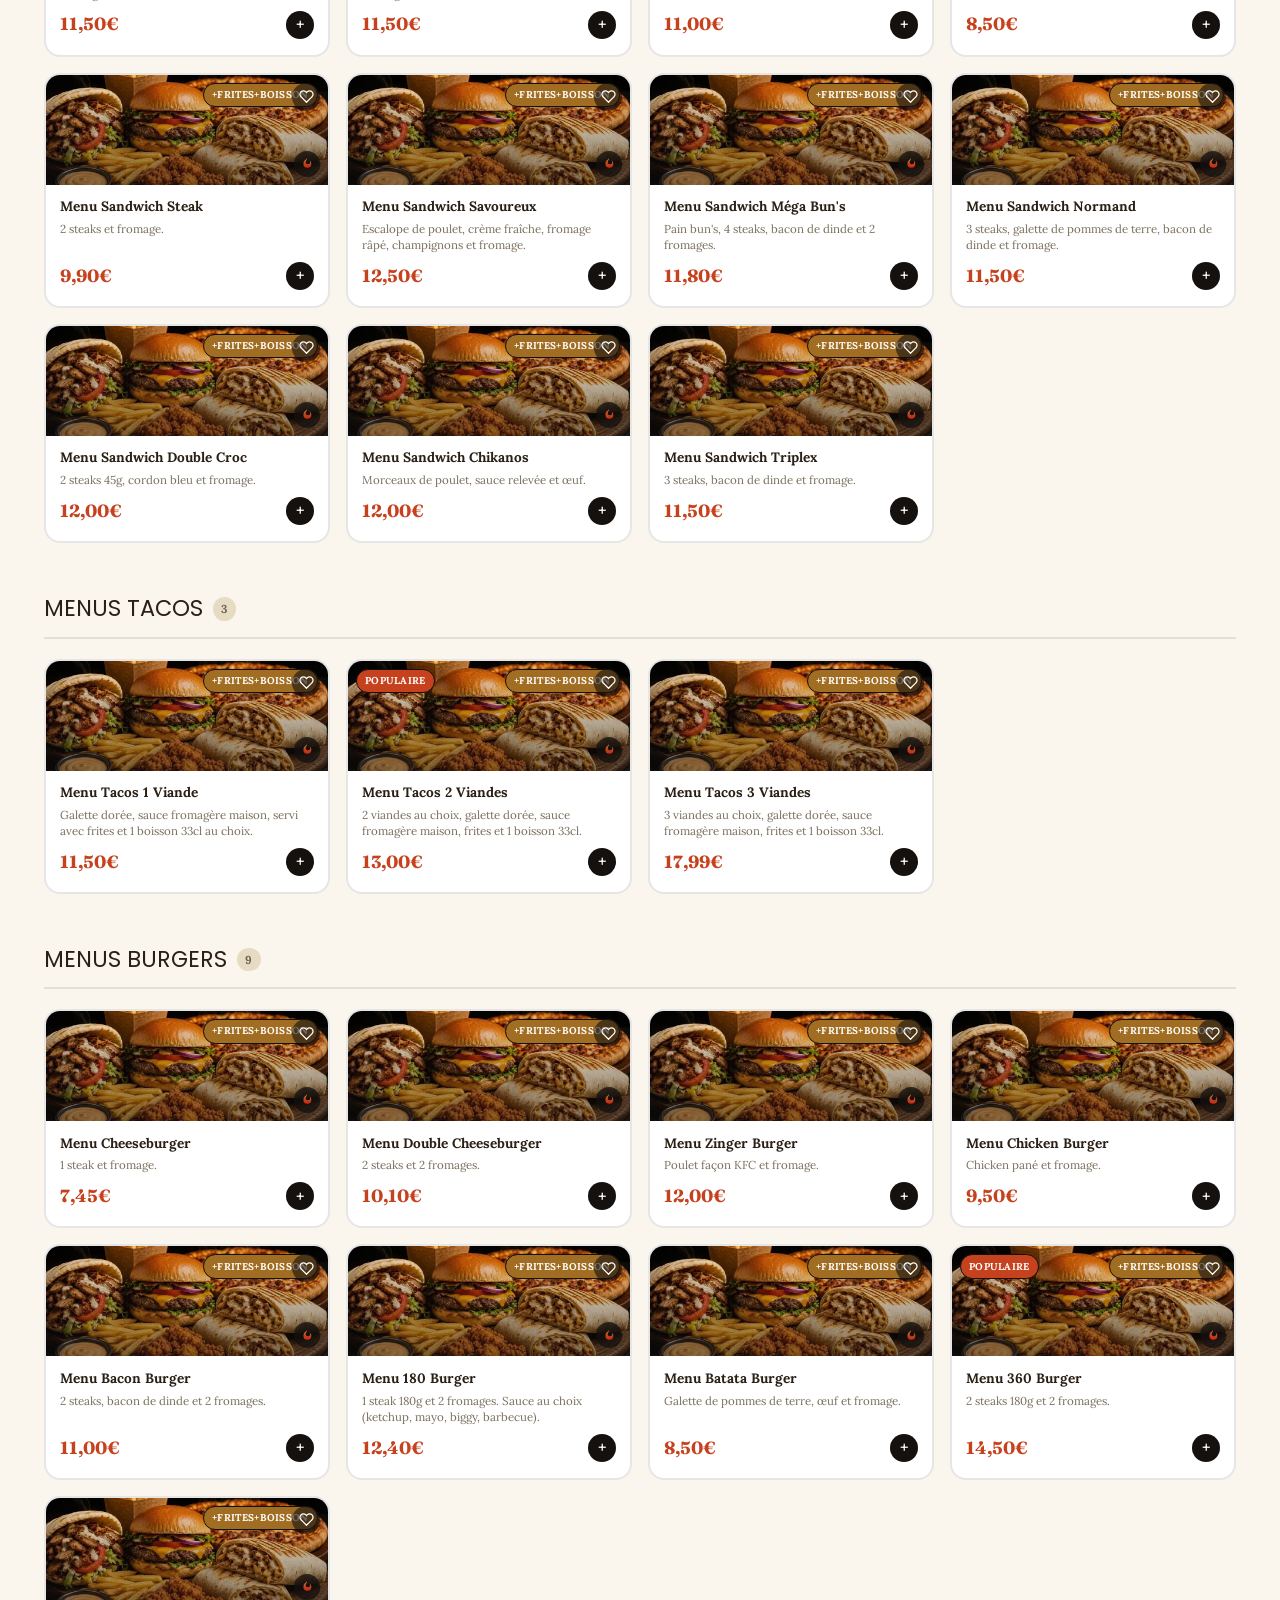
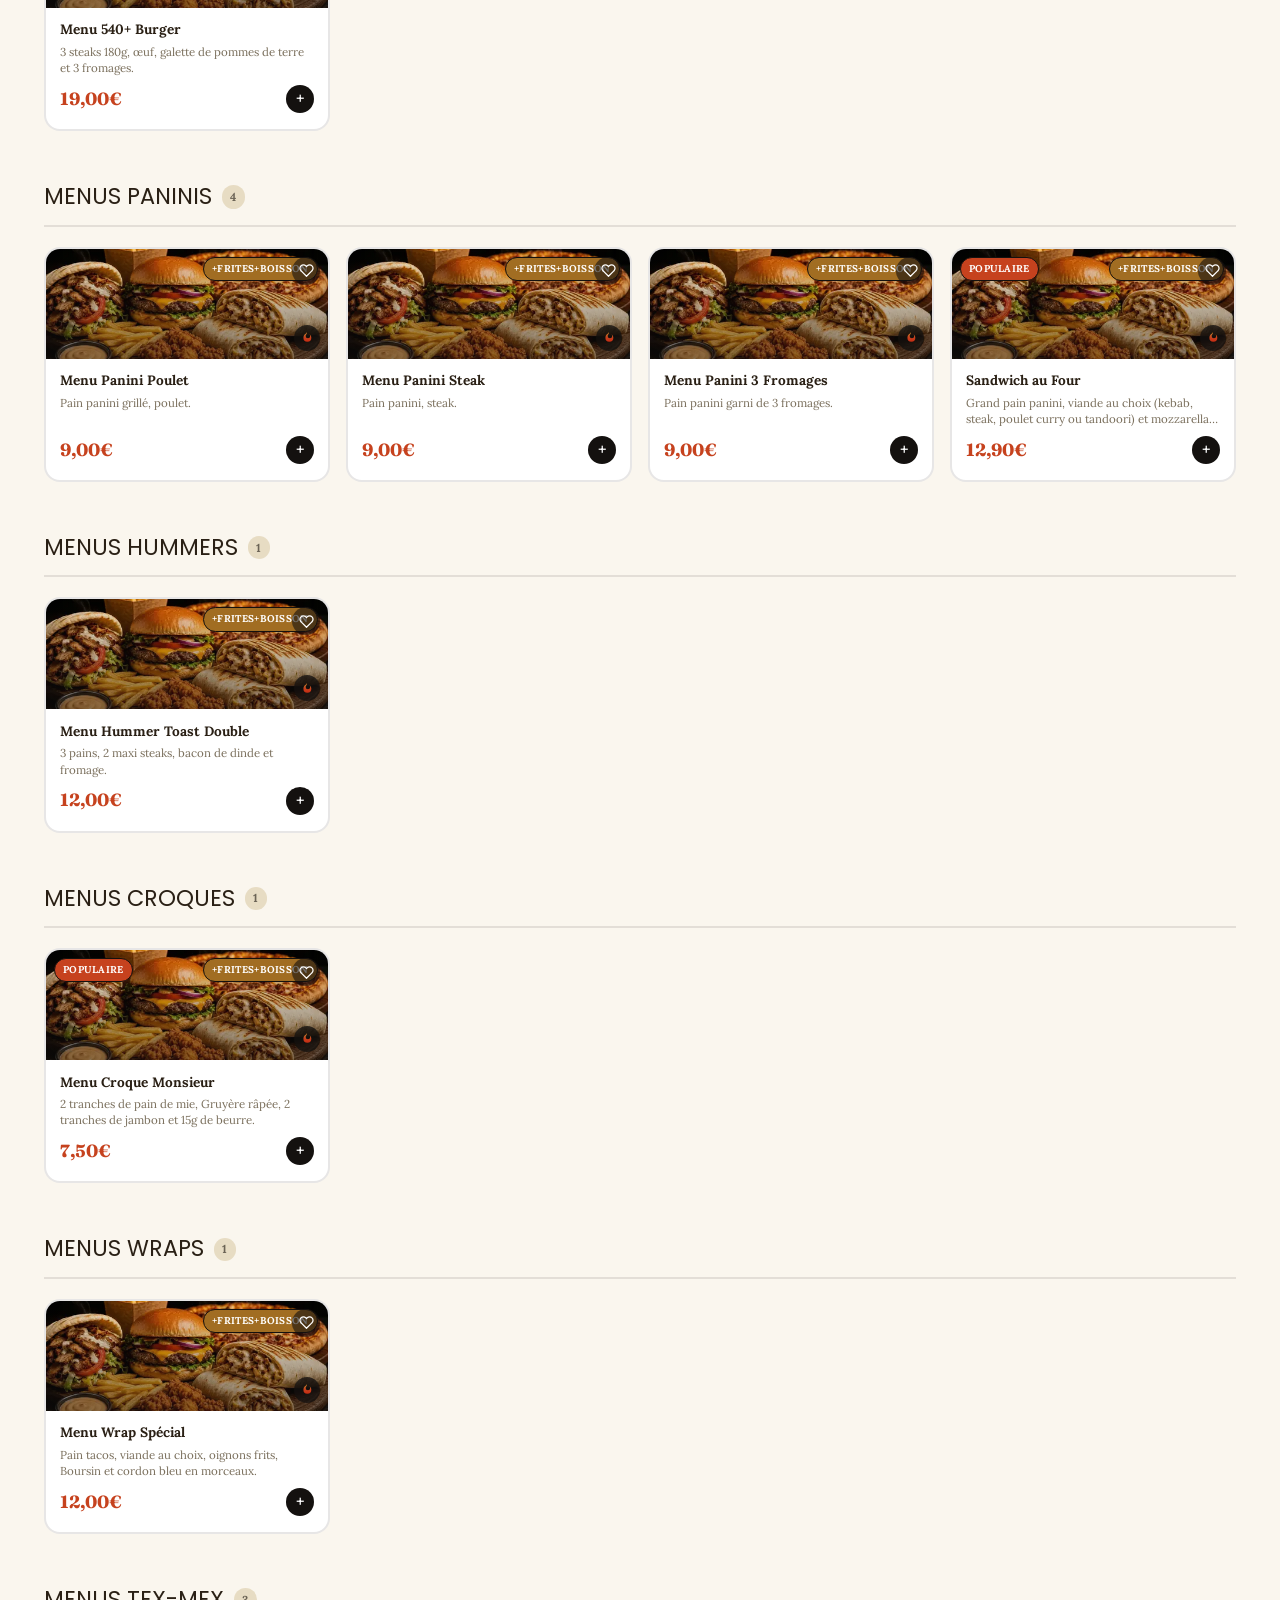
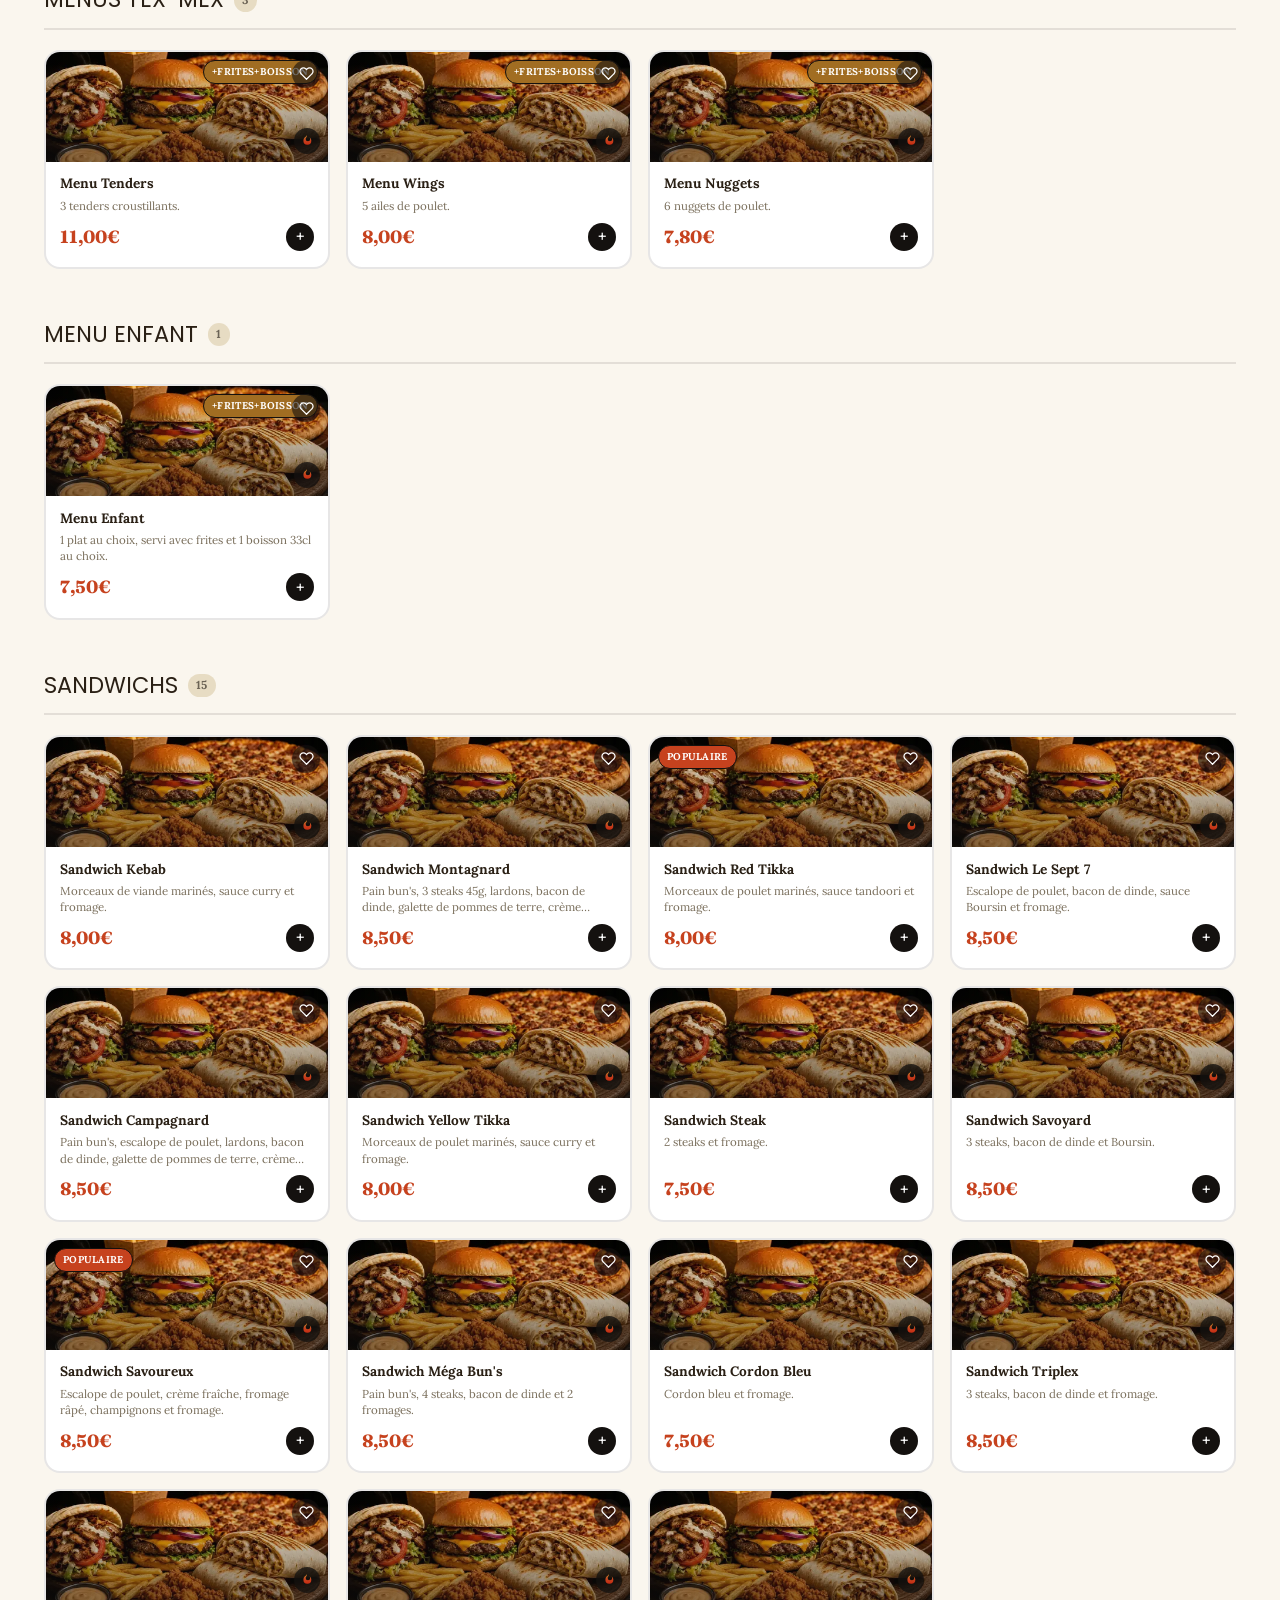
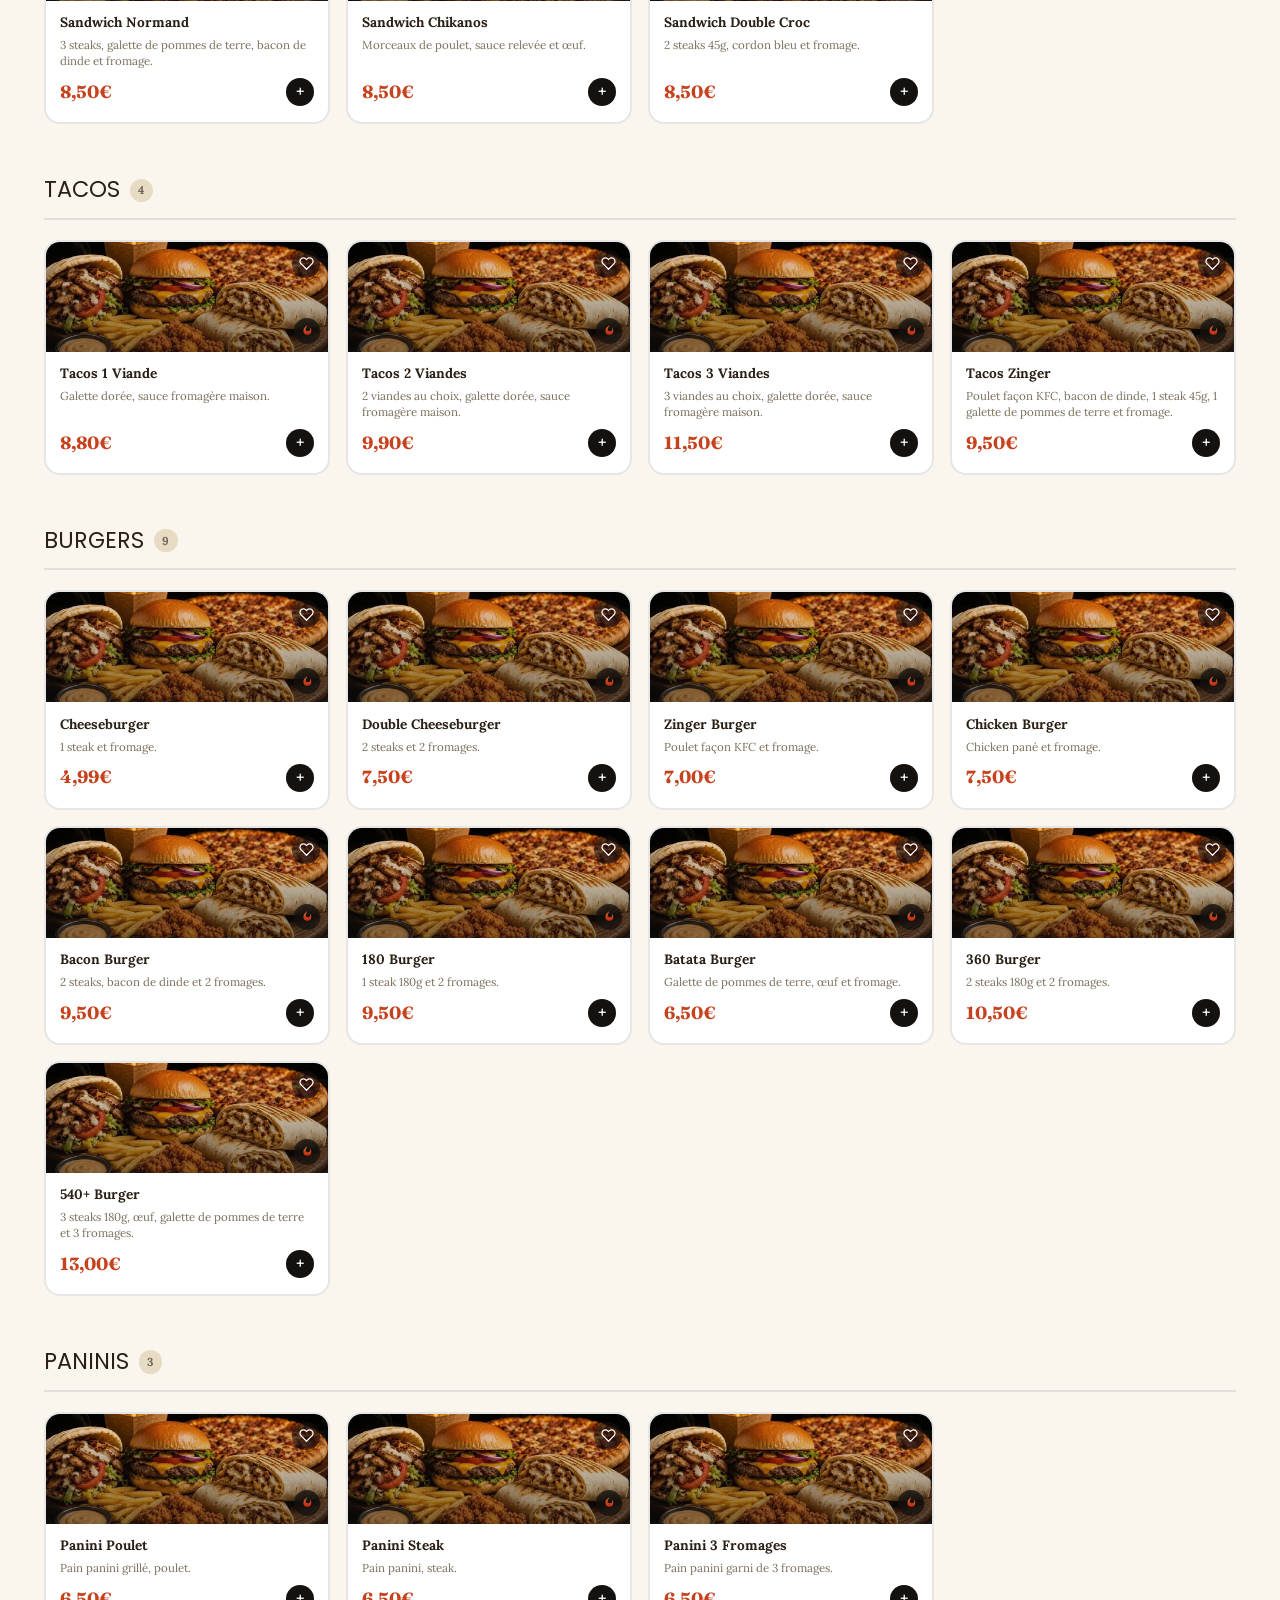
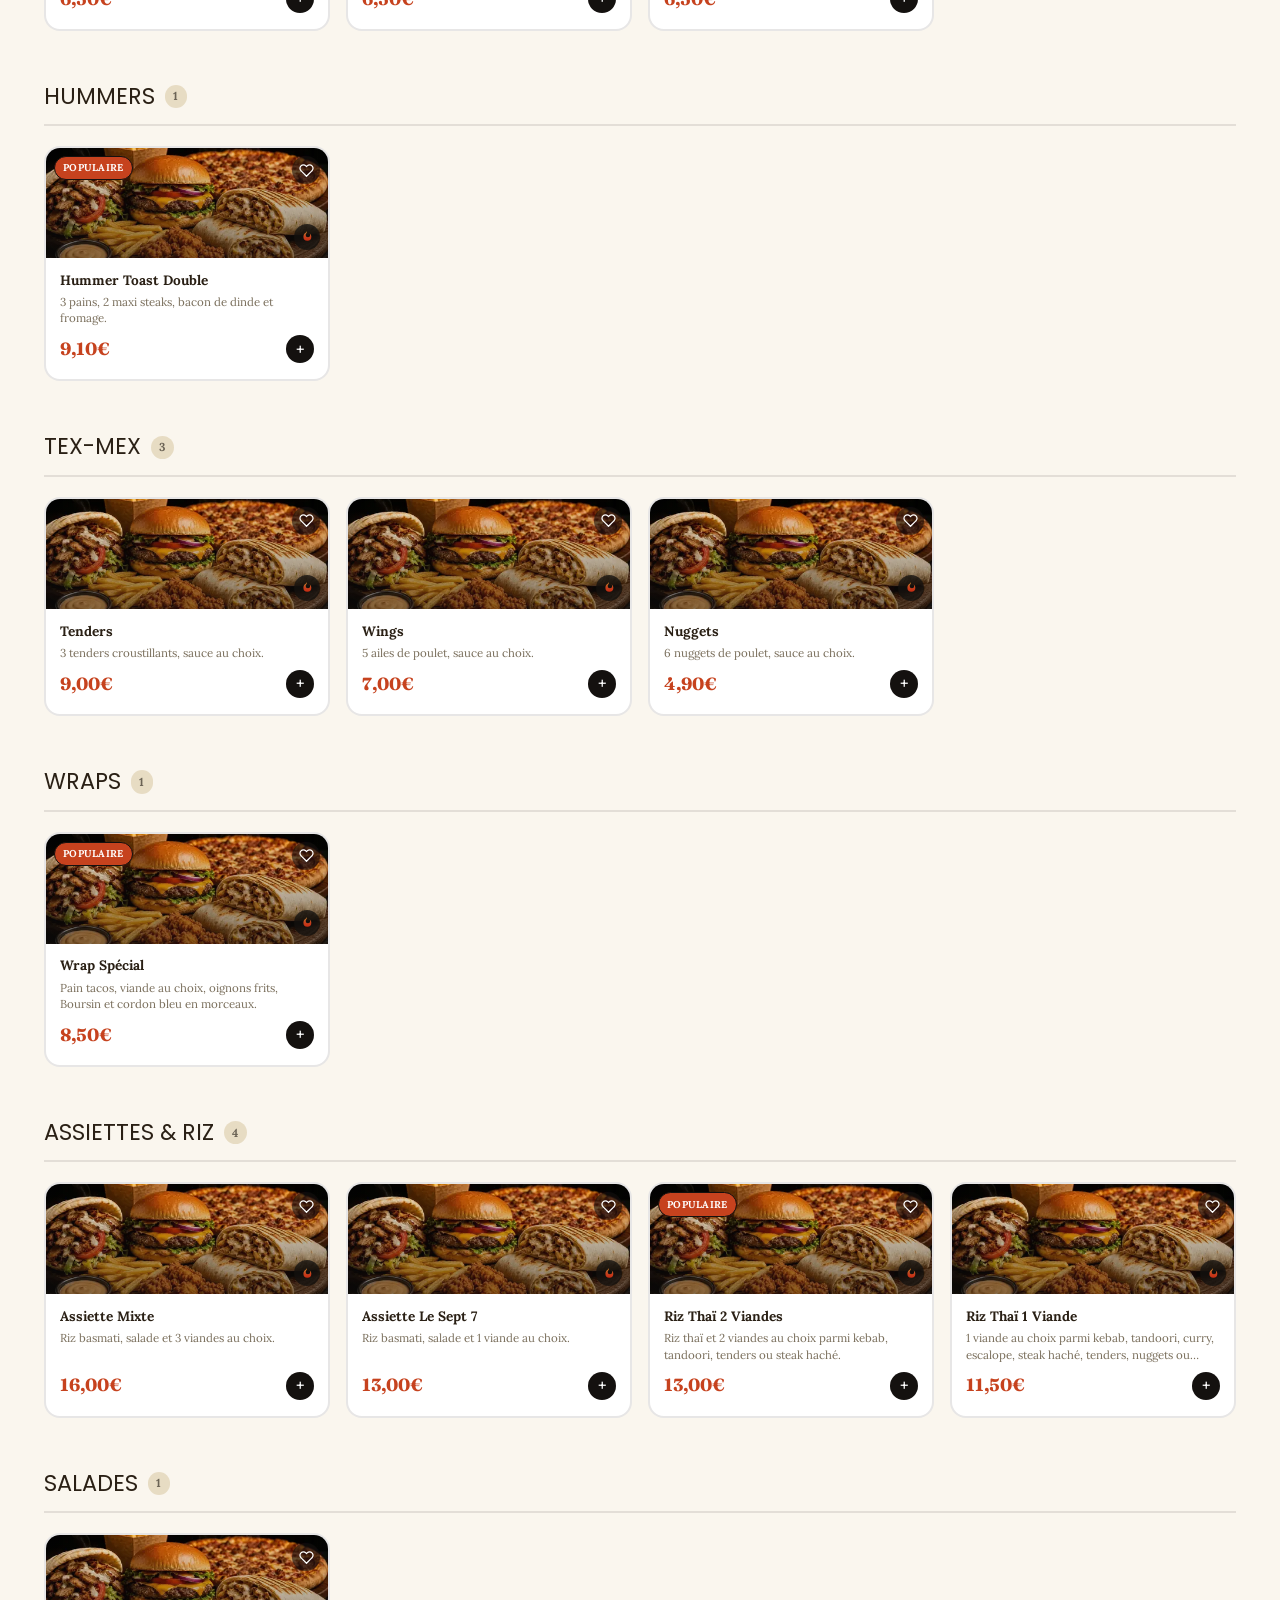
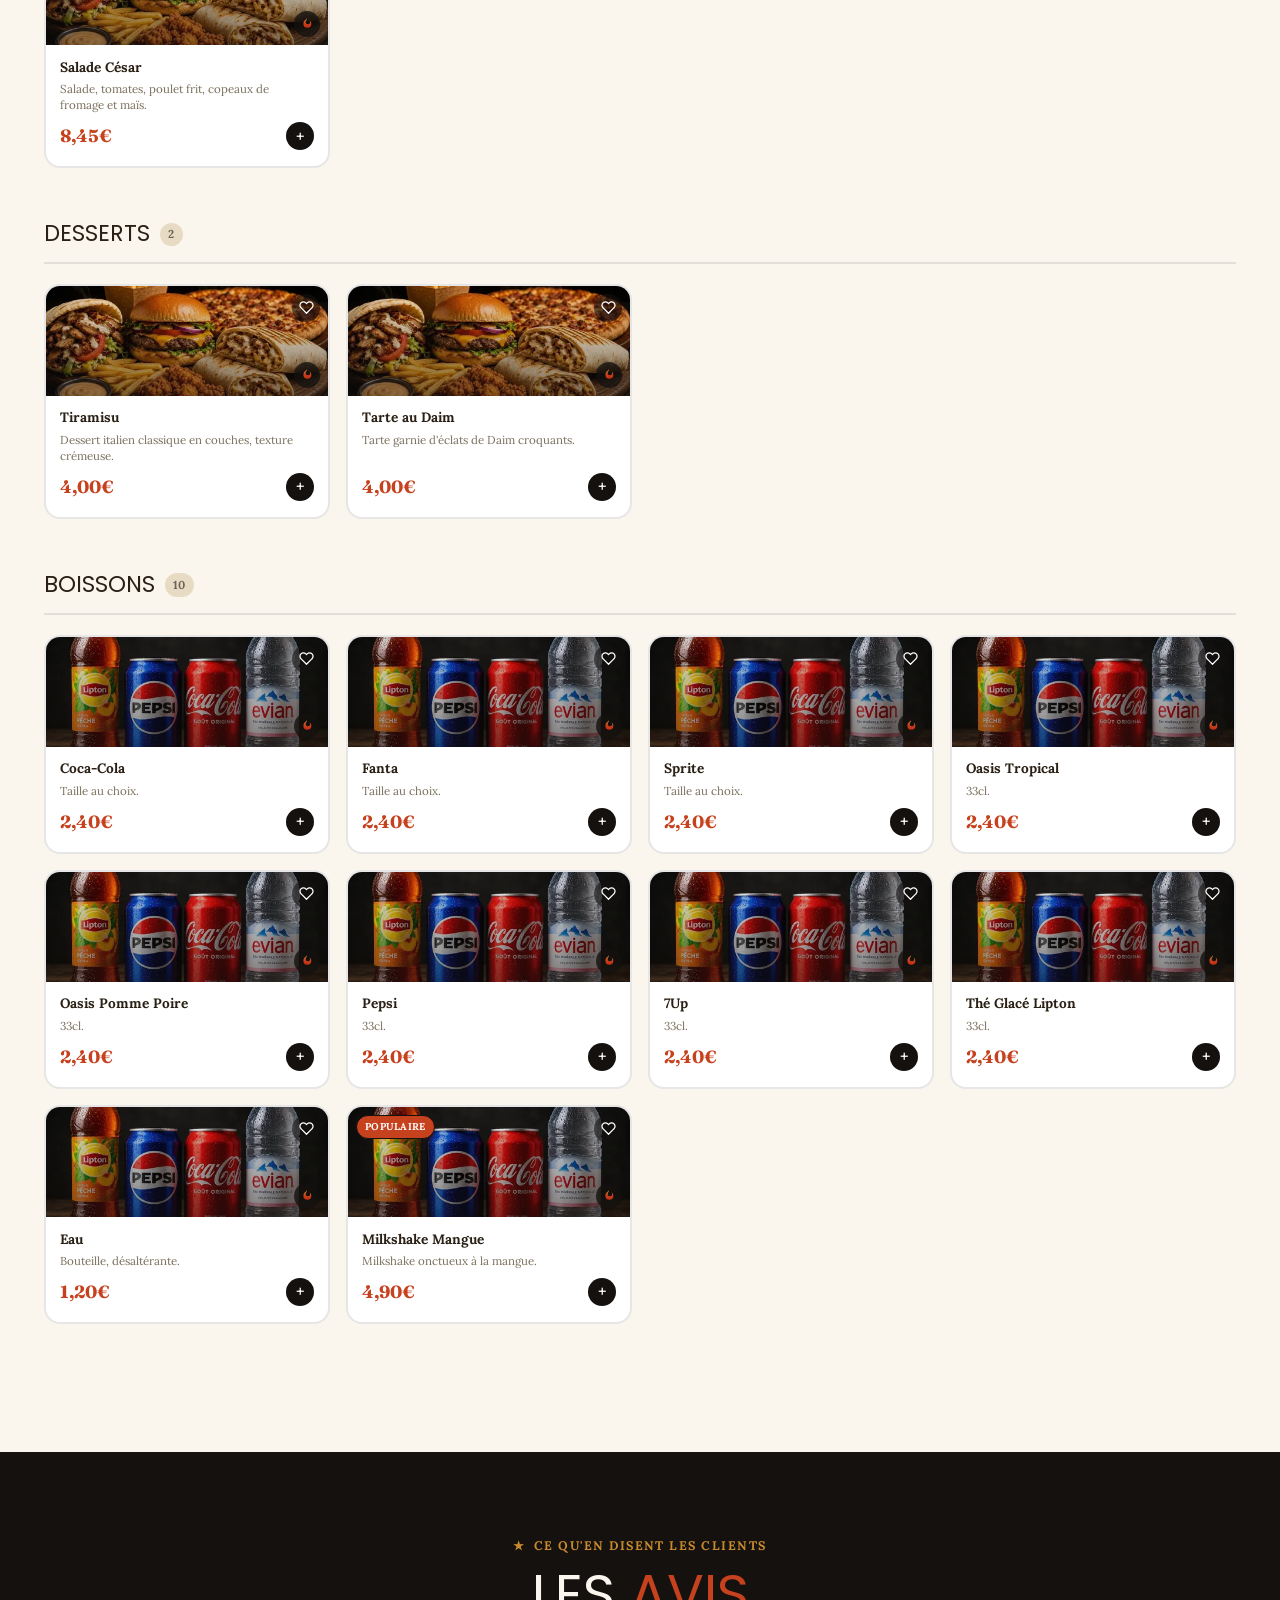
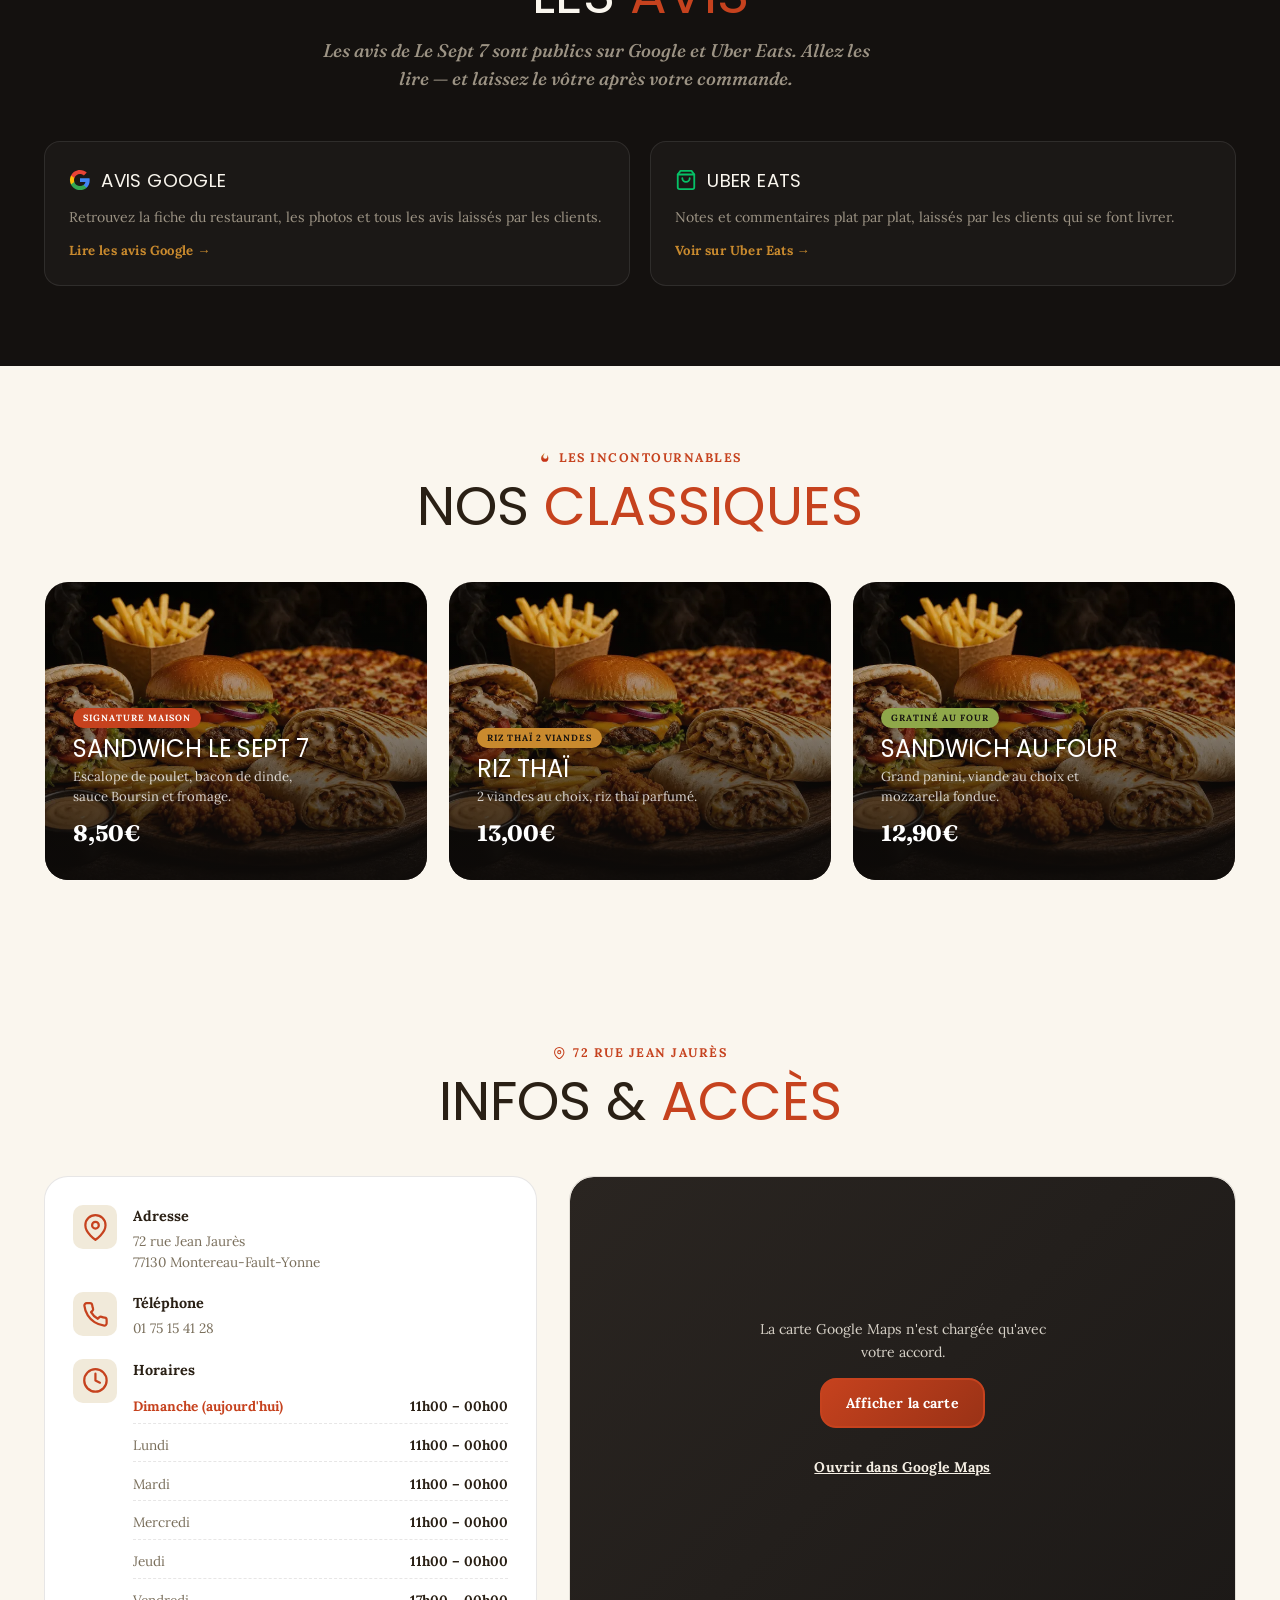
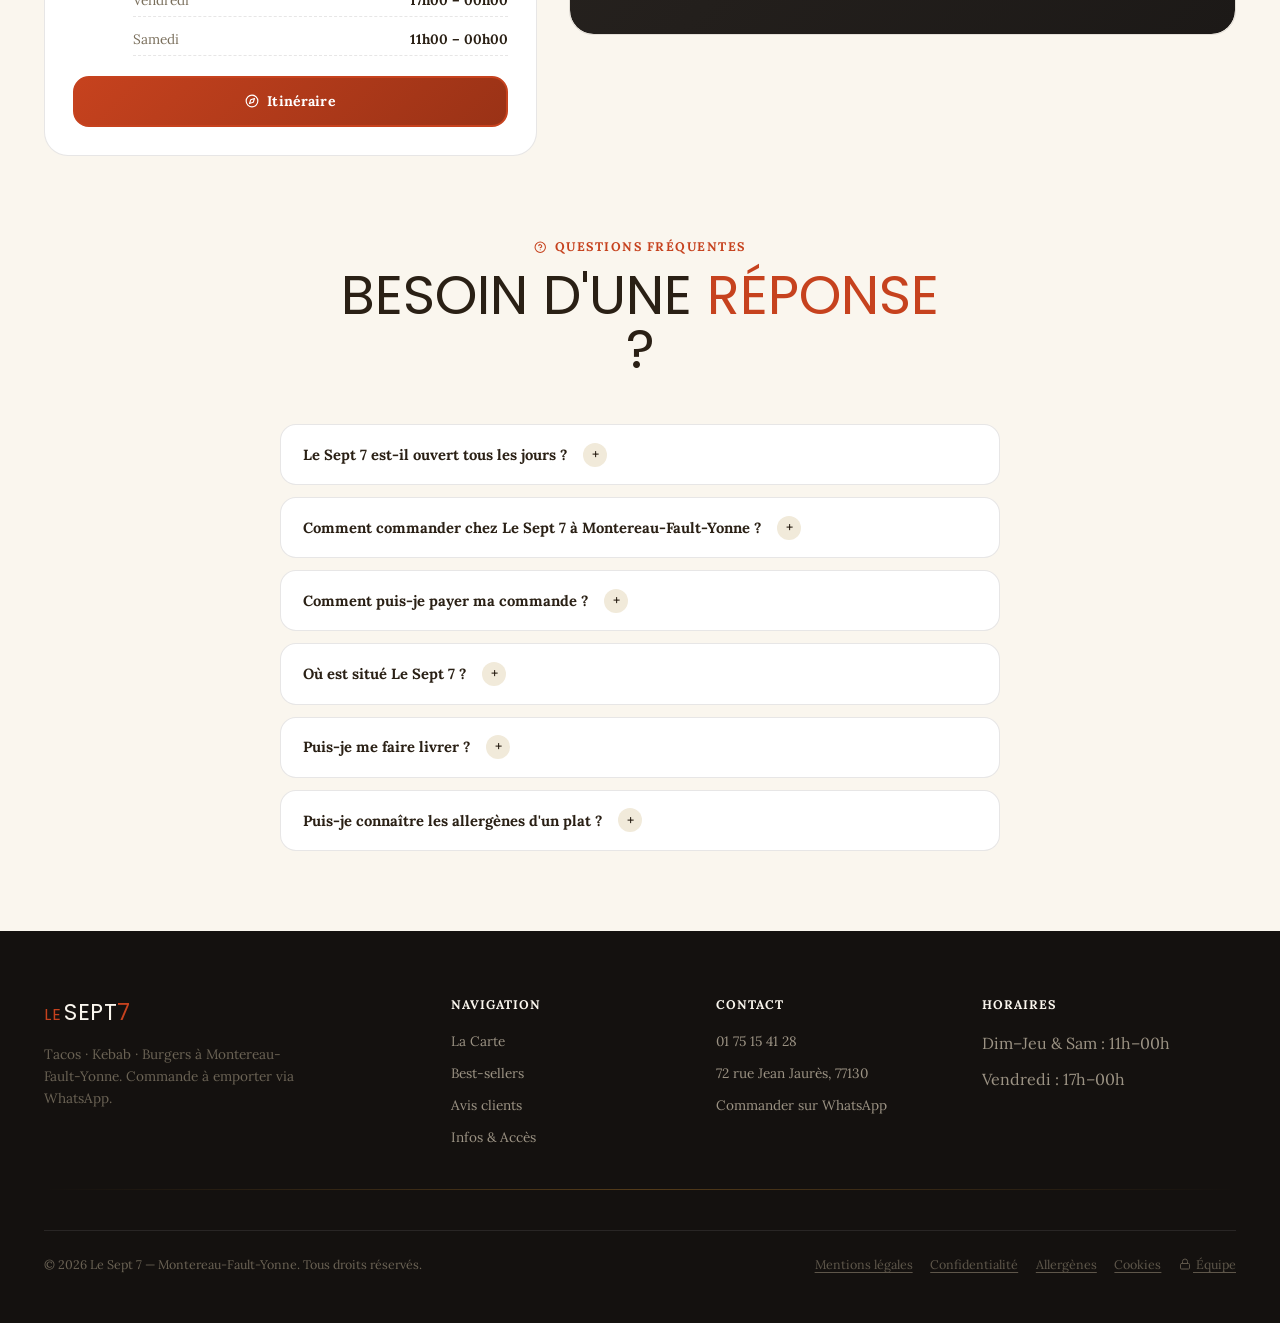
==== commit 8b51b7d5: "Add files via upload" ====
--- a/index.html
+++ b/index.html
@@ -23,9 +23,9 @@
 <link rel="icon" type="image/svg+xml" href="[data-uri]"/>
 <link rel="icon" type="image/png" sizes="32x32" href="[data-uri]"/>
 <link rel="apple-touch-icon" href="/apple-touch-icon.png"/>
-<link href="https://fonts.googleapis.com/css2?family=Anton&family=Lora:ital,wght@0,400..700;1,400..700&family=Fraunces:ital,opsz,wght@0,9..144,500;0,9..144,600;0,9..144,700;1,9..144,600&display=swap" rel="stylesheet"/>
+<link href="https://fonts.googleapis.com/css2?family=Poppins:wght@600;700;800&family=Lora:ital,wght@0,400..700;1,400..700&family=Fraunces:ital,opsz,wght@0,9..144,500;0,9..144,600;0,9..144,700;1,9..144,600&display=swap" rel="stylesheet"/>
 <style>
-/* LE SEPT 7 — Nuit urbaine, néon d'enseigne, le chiffre 7 comme signature graphique */
+/* LE SEPT 7 — Site vitrine simple : fond charbon/crème, accents brique et or, vraies photos produit. Pas d'effets ou d'animations superflus. */
 :root {
   /* Fond & structure — noir chaud d'asphalte la nuit, jamais un noir froid ni bleuté */
   --ink:#14110F; --ink-2:#211C18; --ink-3:#2C251F;
@@ -45,16 +45,16 @@
   --wa:#25D366; --wa-d:#1DA851;
 
   --announce-h:38px; --nav-h:64px; --header-h:calc(var(--announce-h) + var(--nav-h));
-  --font-d:'Anton',sans-serif; --font-b:'Lora',Georgia,serif; --font-t:'Fraunces',serif;
+  --font-d:'Poppins',sans-serif; --font-b:'Lora',Georgia,serif; --font-t:'Fraunces',serif;
   --r-sm:6px; --r-md:10px; --r-lg:16px; --r-xl:24px; --r-f:9999px;
   --s2:.5rem; --s3:.75rem; --s4:1rem; --s5:1.25rem; --s6:1.5rem;
   --s8:2rem; --s10:2.5rem; --s12:3rem; --s16:4rem; --s20:5rem;
   --ease:cubic-bezier(.22,.68,0,1.2); --ease-o:cubic-bezier(0,.55,.45,1);
   --t:.26s var(--ease-o); --tf:.3s var(--ease-o);
   --max-w:1240px; --cart-w:420px;
-  --text-hero:clamp(3.2rem,13vw,9.5rem);
-
-  --glow-flame:4px 5px 0 0 var(--flame-d);
+  --text-hero:clamp(2.5rem,9vw,5.6rem);
+
+  --glow-flame:0 10px 22px rgba(154,50,22,.28);
   --glow-gold:0 6px 18px rgba(161,109,34,.26),0 2px 5px rgba(161,109,34,.16);
 }
 .no-announce { --announce-h:0px; --header-h:var(--nav-h); }
@@ -98,12 +98,11 @@
 .halftone-layer.tone-gold { opacity:.14; filter:sepia(1) saturate(2.4) hue-rotate(0deg) brightness(1.1); }
 
 /* SCROLL PROGRESS */
-.scroll-progress { position:fixed; top:0; left:0; height:3px; width:0%; background:linear-gradient(90deg,var(--flame),var(--gold)); z-index:9999; box-shadow:0 1px 6px rgba(198,66,30,.4); transition:width .07s linear; pointer-events:none; }
+.scroll-progress { position:fixed; top:0; left:0; height:3px; width:0%; background:linear-gradient(90deg,var(--flame),var(--gold)); z-index:9999; transition:width .07s linear; pointer-events:none; }
 
 /* REVEAL */
-.reveal { opacity:0; transform:translateY(20px); filter:blur(4px); transition:opacity .7s var(--ease-o),transform .7s var(--ease-o),filter .7s var(--ease-o); }
-.reveal.visible { opacity:1; transform:translateY(0); filter:blur(0); }
-@media (prefers-reduced-motion:reduce) { .reveal { opacity:1; transform:none; filter:none; transition:none; } }
+.reveal { opacity:1; }
+.reveal.visible { opacity:1; }
 
 /* BUTTONS */
 .btn { display:inline-flex; align-items:center; justify-content:center; gap:.5rem; padding:.75rem 1.5rem; border-radius:var(--r-lg); font-weight:700; font-size:.875rem; letter-spacing:.01em; white-space:nowrap; transition:all var(--t); cursor:pointer; border:2px solid transparent; position:relative; overflow:hidden; text-decoration:none; }
@@ -129,7 +128,7 @@
 .btn-full { width:100%; }
 .btn-phone { display:inline-flex; align-items:center; gap:.5rem; font-size:.72rem; font-weight:600; color:rgba(250,246,238,.6); letter-spacing:.03em; transition:color var(--tf); padding:.5rem .75rem; border-radius:var(--r-md); white-space:nowrap; }
 .btn-phone-txt { display:none; }
-.btn:hover::after, .btn.mobile-hover::after { opacity:.1; }.btn-primary:hover, .btn-primary.mobile-hover { box-shadow:var(--glow-flame); border-color:var(--ink); transform:translate(-2px,-3px); }.btn-wa:hover, .btn-wa.mobile-hover { background:var(--wa-d); border-color:var(--wa-d); box-shadow:0 8px 20px rgba(29,168,81,.28); transform:translateY(-2px); }.btn-outline:hover, .btn-outline.mobile-hover { border-color:var(--gold); background:rgba(201,138,46,.07); box-shadow:0 4px 14px rgba(201,138,46,.16); }.btn-ghost:hover, .btn-ghost.mobile-hover { border-color:var(--flame); background:rgba(198,66,30,.06); box-shadow:0 4px 14px rgba(198,66,30,.12); }.btn-phone:hover, .btn-phone.mobile-hover { color:var(--off); }
+.btn:hover::after, .btn.mobile-hover::after { opacity:.1; }.btn-primary:hover, .btn-primary.mobile-hover { box-shadow:var(--glow-flame); border-color:var(--flame-d); transform:translateY(-2px); }.btn-wa:hover, .btn-wa.mobile-hover { background:var(--wa-d); border-color:var(--wa-d); box-shadow:0 8px 20px rgba(29,168,81,.28); transform:translateY(-2px); }.btn-outline:hover, .btn-outline.mobile-hover { border-color:var(--gold); background:rgba(201,138,46,.07); box-shadow:0 4px 14px rgba(201,138,46,.16); }.btn-ghost:hover, .btn-ghost.mobile-hover { border-color:var(--flame); background:rgba(198,66,30,.06); box-shadow:0 4px 14px rgba(198,66,30,.12); }.btn-phone:hover, .btn-phone.mobile-hover { color:var(--off); }
 
 @media (min-width:900px) { .btn-phone-txt { display:inline; } }
 
@@ -137,13 +136,11 @@
 .header { position:fixed; top:0; left:0; right:0; z-index:900; transition:box-shadow var(--t); }
 .header.scrolled { background:rgba(20,17,15,.94); backdrop-filter:blur(24px) saturate(140%); box-shadow:0 1px 0 var(--border),0 8px 28px rgba(0,0,0,.3); }
 .logo-name, .nav-link, .btn-phone, .btn-phone-txt { color:var(--white); }
-.announce-bar { background:linear-gradient(90deg,var(--flame-d),var(--flame),var(--gold),var(--flame),var(--flame-d)); background-size:300% 100%; animation:announceFlow 8s linear infinite; height:var(--announce-h); overflow:hidden; transition:height var(--t),opacity var(--t); }
-@keyframes announceFlow { 0% { background-position:0% 0; } 100% { background-position:300% 0; } }
+.announce-bar { background:var(--flame-d); height:var(--announce-h); overflow:hidden; transition:height var(--t),opacity var(--t); }
 .no-announce .announce-bar { height:0; opacity:0; pointer-events:none; }
 .announce-inner { height:100%; display:flex; align-items:center; justify-content:space-between; gap:1rem; }
 .announce-content { display:flex; align-items:center; gap:.75rem; font-size:.72rem; font-weight:700; color:rgba(255,255,255,.97); letter-spacing:.03em; flex:1; white-space:nowrap; overflow:hidden; }
-.a-dot { width:6px; height:6px; border-radius:50%; background:#fff; flex-shrink:0; animation:adotPulse 2s ease-in-out infinite; }
-@keyframes adotPulse { 0%,100% { opacity:1; } 50% { opacity:.45; } }
+.a-dot { width:6px; height:6px; border-radius:50%; background:#fff; flex-shrink:0; }
 .a-text { overflow:hidden; text-overflow:ellipsis; }
 .a-sep { opacity:.5; }
 .a-link { color:#fff; text-decoration:underline; text-underline-offset:2px; white-space:nowrap; }
@@ -250,11 +247,6 @@
   -webkit-mask-image:radial-gradient(ellipse 90% 90% at 50% 40%,#000 0%,transparent 85%);
   mask-image:radial-gradient(ellipse 90% 90% at 50% 40%,#000 0%,transparent 85%);
 }
-.hero-grid-lines { position:absolute; top:0;left:0;right:0;bottom:0; opacity:.05; pointer-events:none;
-  background-image:linear-gradient(rgba(255,255,255,.6) 1px,transparent 1px),linear-gradient(90deg,rgba(255,255,255,.6) 1px,transparent 1px);
-  background-size:64px 64px; mask-image:linear-gradient(180deg,transparent,#000 20%,#000 80%,transparent); }
-.hero-seven-bg { position:absolute; top:50%; left:50%; transform:translate(-50%,-46%); font-family:var(--font-d); font-size:min(90vw,80rem); line-height:.78; color:transparent; -webkit-text-stroke:1px rgba(201,138,46,.05); pointer-events:none; user-select:none; z-index:0; }
-.hero-seven-bg.fill { -webkit-text-stroke:0; color:rgba(198,66,30,.05); }
 .hero-inner { position:relative; z-index:2; flex:1; display:flex; align-items:center; }
 .hero-content { display:grid; grid-template-columns:1fr; gap:2.5rem; width:100%; padding-block:var(--s12) var(--s10); }
 .hero-status-row { display:flex; flex-wrap:wrap; align-items:center; gap:.6rem; margin-bottom:var(--s6); }
@@ -271,12 +263,7 @@
 .hero-eyebrow { font-size:.8rem; font-weight:700; letter-spacing:.14em; text-transform:uppercase; color:var(--gold); }
 .hero-eyebrow-line { flex:1; max-width:48px; height:1.5px; background:linear-gradient(90deg,var(--gold),transparent); }
 .hero-title { font-family:var(--font-d); font-weight:400; line-height:.86; letter-spacing:.005em; font-size:var(--text-hero); text-transform:uppercase; }
-.hero-title .line { display:block; overflow:hidden; }
-.hero-title .line span { display:block; transform:translateY(110%); transition:transform .8s var(--ease-o); animation:heroTitleFallbackIn .01s linear 1.2s forwards; }
-@keyframes heroTitleFallbackIn { to { transform:translateY(0); } }
-.hero-loaded .hero-title .line span { transform:translateY(0); }
-.hero-title .line:nth-child(2) span { transition-delay:.08s; }
-@media (prefers-reduced-motion:reduce) { .hero-title .line span { animation:none; } }
+.hero-title .line { display:block; }
 .hero-title .hl { color:var(--flame); position:relative; }
 .hero-tagline { font-size:clamp(1rem,2.4vw,1.2rem); font-weight:600; color:var(--muted); max-width:34ch; margin-top:var(--s5); line-height:1.55; }
 .hero-tagline strong { color:var(--white); font-weight:800; }
@@ -288,91 +275,13 @@
 .hero-cta-row .btn-outline:hover, .hero-cta-row .btn-outline.mobile-hover { border-color:var(--gold); background:rgba(201,138,46,.08); }
 .hero-meta-row { display:flex; flex-wrap:wrap; gap:1.75rem; margin-top:var(--s10); padding-top:var(--s8); border-top:1px solid var(--border); }
 
-/* ENTRÉE CINÉMATIQUE — cascade progressive à l'arrivée sur le Hero.
-   Chaque bloc part légèrement en retrait, flouté, puis se pose avec un délai
-   croissant. Le fond/les glows/le 7 sont déjà gérés par leurs propres
-   animations continues ; ceci orchestre uniquement le contenu texte + CTA
-   + les couches visuelles pour une apparition dans l'ordre. */
-.hero-status-row, .hero-eyebrow-row, .hero-tagline, .hero-cta-row, .hero-meta-row,
-.hero-visual-col {
-  opacity:0; filter:blur(6px); transition:opacity .9s var(--ease-o), filter .9s var(--ease-o), transform .9s var(--ease-o);
-}
-.hero-status-row { transform:translateY(14px); }
-.hero-eyebrow-row { transform:translateY(14px); }
-.hero-tagline { transform:translateY(16px); }
-.hero-cta-row { transform:translateY(16px); }
-.hero-meta-row { transform:translateY(18px); }
-/* .hero-visual-col ne transitionne pas "transform" ici : cette propriété est
-   déjà pilotée par le parallax souris en JS (voir initHeroParallax) — un
-   double-emploi sur transform provoquerait un à-coup au premier mousemove. */
-.hero-visual-col { transition:opacity .9s var(--ease-o), filter .9s var(--ease-o); }
-
-.hero-loaded .hero-status-row  { opacity:1; filter:blur(0); transform:translateY(0); transition-delay:.05s; }
-.hero-loaded .hero-eyebrow-row { opacity:1; filter:blur(0); transform:translateY(0); transition-delay:.16s; }
-/* .hero-title garde son propre reveal ligne par ligne, déclenché aussi par .hero-loaded, délai ~.24s via ses transitions internes */
-.hero-loaded .hero-tagline    { opacity:1; filter:blur(0); transform:translateY(0); transition-delay:.5s; }
-.hero-loaded .hero-cta-row    { opacity:1; filter:blur(0); transform:translateY(0); transition-delay:.62s; }
-.hero-loaded .hero-meta-row   { opacity:1; filter:blur(0); transform:translateY(0); transition-delay:.74s; }
-.hero-loaded .hero-visual-col { opacity:1; filter:blur(0); transition-delay:.3s; }
-/* FILET DE SÉCURITÉ — si le JS est bloqué, lent ou en erreur avant
-   d'ajouter .hero-loaded, ces éléments resteraient invisibles indéfiniment
-   (opacity:0 ne dépendant que d'une classe posée en JS). Une animation CSS
-   pure, indépendante du JS, force leur apparition après 1.2s dans tous les
-   cas — elle est simplement invisible si .hero-loaded arrive avant (cas
-   normal), et rattrape le contenu sinon. */
-@keyframes heroFallbackIn { to { opacity:1; filter:blur(0); transform:none; } }
-.hero-status-row, .hero-eyebrow-row, .hero-tagline, .hero-cta-row, .hero-meta-row,
-.hero-visual-col {
-  animation:heroFallbackIn .01s linear 1.2s forwards;
-}
-@media (prefers-reduced-motion:reduce) {
-  .hero-status-row, .hero-eyebrow-row, .hero-tagline, .hero-cta-row, .hero-meta-row,
-  .hero-visual-col { animation:none; }
-}
-@media (prefers-reduced-motion:reduce) {
-  .hero-status-row, .hero-eyebrow-row, .hero-tagline, .hero-cta-row, .hero-meta-row,
-  .hero-visual-col {
-    opacity:1; filter:none; transform:none; transition:none;
-  }
-}
 .hero-meta-item { display:flex; flex-direction:column; gap:.15rem; }
 .hero-meta-num { font-family:var(--font-d); font-size:1.6rem; color:var(--white); line-height:1; display:flex; align-items:baseline; gap:.2rem; }
 .hero-meta-num small { font-size:.9rem; color:var(--gold); }
 .hero-meta-lbl { font-size:.72rem; color:var(--muted2); font-weight:600; letter-spacing:.02em; }
 .hero-scroll-cue { position:absolute; bottom:1.75rem; left:50%; transform:translateX(-50%); display:flex; flex-direction:column; align-items:center; gap:.4rem; color:var(--muted2); font-size:.68rem; font-weight:700; letter-spacing:.08em; z-index:2; opacity:.8; }
-.hero-scroll-cue .sc-line { width:1.5px; height:28px; background:linear-gradient(180deg,var(--gold),transparent); position:relative; overflow:hidden; }
-.hero-scroll-cue .sc-line::after { content:''; position:absolute; top:-100%; left:0; right:0; height:100%; background:var(--white); animation:scDrop 1.6s ease-in-out infinite; }
-@keyframes scDrop { 0% { top:-100%; } 100% { top:100%; } }
-@media (prefers-reduced-motion:reduce) { .hero-title .line span { transform:none; } .status-dot.pulse { animation:none; } .hero-scroll-cue .sc-line::after { animation:none; display:none; } }
-
-@media (min-width:960px) {
-  .hero-content { grid-template-columns:1.05fr .75fr; align-items:center; gap:1.5rem; }
-  .hero-visual-col { display:flex; align-items:center; justify-content:center; position:relative; height:100%; }
-}
-
-/* Colonne visuelle hero — le 7 comme cadre graphique, sans photo */
-.hero-visual-col { display:none; }
-@media (min-width:960px) { .hero-visual-col { display:flex; } }
-.hero-seven-frame { position:relative; width:min(20vw,260px); aspect-ratio:.72; }
-.hsf-num { position:absolute; top:0;left:0;right:0;bottom:0; font-family:var(--font-d); font-size:min(19vw,250px); line-height:1; color:transparent; -webkit-text-stroke:2.5px var(--gold); display:flex; align-items:center; justify-content:center; filter:drop-shadow(0 0 26px rgba(201,138,46,.22)); animation:sevenFloat 6s ease-in-out infinite; }
-@keyframes sevenFloat { 0%,100% { transform:translateY(0) rotate(-2deg); } 50% { transform:translateY(-14px) rotate(1deg); } }
-.hsf-chip { position:absolute; display:flex; flex-direction:column; align-items:center; justify-content:center; gap:.15rem; border-radius:var(--r-lg); text-align:center; padding:.75rem .95rem; box-shadow:0 14px 30px rgba(0,0,0,.32); animation:chipDrift 7s ease-in-out infinite; }
-.hsf-chip .cn { font-family:var(--font-d); font-size:1.3rem; line-height:1; }
-.hsf-chip .cl { font-size:.6rem; font-weight:700; letter-spacing:.05em; text-transform:uppercase; }
-.hsf-chip.c1 { top:6%; left:-22%; background:rgba(198,66,30,.16); border:1.5px solid rgba(198,66,30,.4); color:#F4957B; animation-delay:0s; }
-.hsf-chip.c2 { bottom:14%; right:-20%; background:rgba(201,138,46,.16); border:1.5px solid rgba(201,138,46,.4); color:var(--gold); animation-delay:1.4s; }
-.hsf-chip.c3 { bottom:-2%; left:10%; background:rgba(143,168,74,.13); border:1.5px solid rgba(143,168,74,.35); color:var(--lime); animation-delay:2.8s; }
-@keyframes chipDrift { 0%,100% { transform:translateY(0); } 50% { transform:translateY(-10px); } }
-@media (prefers-reduced-motion:reduce) { .hsf-num, .hsf-chip { animation:none; } }
-
-/* TICKER */
-.ticker-strip { background:var(--ink-2); border-top:1px solid var(--border); border-bottom:1px solid var(--border); padding:.85rem 0; overflow:hidden; position:relative; }
-.ticker-track { display:flex; gap:3rem; white-space:nowrap; animation:tickerScroll 32s linear infinite; width:max-content; }
-.ticker-strip:hover .ticker-track, .ticker-strip.mobile-hover .ticker-track { animation-play-state:paused; }
-@keyframes tickerScroll { from { transform:translateX(0); } to { transform:translateX(-50%); } }
-.ticker-item { display:flex; align-items:center; gap:.75rem; font-family:var(--font-d); font-size:1rem; color:var(--muted); letter-spacing:.02em; text-transform:uppercase; }
-.ticker-item .tk-dot { color:var(--flame); font-size:.7rem; }
-@media (prefers-reduced-motion:reduce) { .ticker-track { animation:none; } }
+.hero-scroll-cue .sc-line { width:1.5px; height:28px; background:linear-gradient(180deg,var(--gold),transparent); }
+@media (prefers-reduced-motion:reduce) { .status-dot.pulse { animation:none; } }
 
 /* SHOWCASE — carrousel horizontal classique, 3 cartes premium (ex scroll-lock 300vh) */
 .showcase-wrap { position:relative; background:var(--ink); padding-block:var(--s14) var(--s10); }
@@ -383,21 +292,11 @@
 .showcase-scroller::-webkit-scrollbar { display:none; }
 .showcase-step { scroll-snap-align:start; flex:0 0 auto; width:min(82vw,420px); aspect-ratio:4/5; position:relative; border-radius:var(--r-xl); overflow:hidden; display:flex; align-items:flex-end; }
 .showcase-bg { position:absolute; inset:0; z-index:0; background-size:cover; background-position:center; }
-.showcase-bg::after { content:''; position:absolute; inset:0; mix-blend-mode:color; opacity:.35; }
-.showcase-step[data-step="0"] .showcase-bg::after { background:radial-gradient(ellipse 90% 70% at 30% 40%,rgba(198,66,30,.9),transparent 62%); }
-.showcase-step[data-step="1"] .showcase-bg::after { background:radial-gradient(ellipse 90% 70% at 70% 40%,rgba(62,138,145,.9),transparent 62%); }
-.showcase-step[data-step="2"] .showcase-bg::after { background:radial-gradient(ellipse 90% 70% at 50% 60%,rgba(110,85,144,.9),transparent 62%); }
-.showcase-scrim { position:absolute; inset:0; z-index:1; background:linear-gradient(180deg,rgba(20,17,15,.05),rgba(20,17,15,.55) 55%,rgba(20,17,15,.94)); pointer-events:none; }
-.showcase-num { position:absolute; z-index:1; font-family:var(--font-d); font-size:9rem; line-height:.78; color:transparent; -webkit-text-stroke:1px rgba(255,255,255,.1); top:1rem; right:.5rem; user-select:none; pointer-events:none; }
+.showcase-scrim { position:absolute; inset:0; z-index:1; background:linear-gradient(180deg,rgba(20,17,15,.05),rgba(20,17,15,.6) 55%,rgba(20,17,15,.94)); pointer-events:none; }
 .showcase-content { position:relative; z-index:2; display:flex; flex-direction:column; gap:var(--s3); padding:var(--s6); }
-.showcase-tag { font-size:.72rem; font-weight:800; letter-spacing:.1em; text-transform:uppercase; padding:.35rem .85rem; border-radius:var(--r-f); border:1.5px solid; align-self:flex-start; }
-.showcase-step[data-step="0"] .showcase-tag { color:#F4957B; border-color:rgba(198,66,30,.4); background:rgba(198,66,30,.1); }
-.showcase-step[data-step="1"] .showcase-tag { color:#97D3D9; border-color:rgba(62,138,145,.4); background:rgba(62,138,145,.1); }
-.showcase-step[data-step="2"] .showcase-tag { color:#B4A2CD; border-color:rgba(110,85,144,.4); background:rgba(110,85,144,.1); }
-.showcase-title { font-family:var(--font-d); font-weight:400; font-size:clamp(1.9rem,5vw,2.6rem); line-height:.98; color:var(--white); text-transform:uppercase; }
-.showcase-title .hl0 { color:var(--flame); }
-.showcase-title .hl1 { color:var(--cyan); }
-.showcase-title .hl2 { color:var(--lime); }
+.showcase-tag { font-size:.72rem; font-weight:800; letter-spacing:.1em; text-transform:uppercase; padding:.35rem .85rem; border-radius:var(--r-f); border:1.5px solid rgba(201,138,46,.4); background:rgba(201,138,46,.1); color:var(--gold); align-self:flex-start; }
+.showcase-title { font-family:var(--font-d); font-weight:700; font-size:clamp(1.6rem,4vw,2.2rem); line-height:1.1; color:var(--white); }
+.showcase-title .hl0, .showcase-title .hl1, .showcase-title .hl2 { color:var(--gold); }
 .showcase-desc { font-size:.92rem; color:var(--muted); line-height:1.55; }
 @media (max-width:640px) { .showcase-step { width:78vw; } }
 
@@ -412,18 +311,6 @@
 .trust-title { font-size:.95rem; font-weight:800; color:var(--off); margin-bottom:2px; }
 .trust-sub { font-size:.8rem; color:var(--muted-lt); }
 @media (min-width:820px) { .trust-grid { grid-template-columns:repeat(4,1fr); } }
-
-/* STATS */
-.stats-section { background:var(--ink); padding-block:var(--s16); position:relative; overflow:clip; }
-.stats-texture-layer { position:absolute; top:0;left:0;right:0;bottom:0; opacity:.4; background-repeat:repeat; pointer-events:none; background-image:url("data:image/svg+xml,%3Csvg xmlns='http://www.w3.org/2000/svg' width='28' height='28'%3E%3Ccircle cx='4' cy='4' r='1' fill='%23C98A2E'/%3E%3Ccircle cx='18' cy='4' r='1' fill='%23C98A2E'/%3E%3Ccircle cx='11' cy='11' r='1' fill='%23C98A2E'/%3E%3Ccircle cx='25' cy='11' r='1' fill='%23C98A2E'/%3E%3Ccircle cx='4' cy='18' r='1' fill='%23C98A2E'/%3E%3Ccircle cx='18' cy='18' r='1' fill='%23C98A2E'/%3E%3Ccircle cx='11' cy='25' r='1' fill='%23C98A2E'/%3E%3Ccircle cx='25' cy='25' r='1' fill='%23C98A2E'/%3E%3C/svg%3E"); -webkit-mask-image:radial-gradient(ellipse 60% 80% at 50% 0%,#000 0%,transparent 65%); mask-image:radial-gradient(ellipse 60% 80% at 50% 0%,#000 0%,transparent 65%); }
-.stats-grid { display:grid; grid-template-columns:repeat(2,1fr); gap:var(--s8); position:relative; z-index:1; }
-.stat-item { text-align:center; padding:1.1rem .5rem; border-radius:var(--radius-lg); transition:transform .35s var(--ease-o),background .35s var(--ease-o); }
-.stat-item:hover, .stat-item.mobile-hover { transform:translateY(-4px); background:rgba(255,255,255,.03); }
-.stat-num { font-family:var(--font-d); font-size:clamp(2.4rem,5.5vw,3.6rem); color:var(--white); line-height:1; display:flex; align-items:baseline; justify-content:center; gap:.15rem; text-shadow:0 0 0 transparent; transition:text-shadow .4s var(--ease-o); }
-.stat-item:hover .stat-num, .stat-item.mobile-hover .stat-num { text-shadow:0 0 26px rgba(201,138,46,.35); }
-.stat-num .stat-accent { color:var(--gold); }
-.stat-lbl { font-size:.8rem; color:var(--muted); font-weight:600; margin-top:.5rem; letter-spacing:.02em; }
-@media (min-width:820px) { .stats-grid { grid-template-columns:repeat(4,1fr); } }
 
 /* SECTION HEADER commun */
 .section { padding-block:var(--s20); }
@@ -452,7 +339,7 @@
 .pop-price { font-family:var(--font-t); font-size:1.25rem; font-weight:700; color:var(--flame); letter-spacing:-.01em; }
 .pop-add { position:relative; width:32px; height:32px; border-radius:var(--r-f); background:var(--ink); color:var(--white); display:flex; align-items:center; justify-content:center; font-size:1.1rem; font-weight:800; transition:all var(--tf); flex-shrink:0; }
 .pop-add::before { content:''; position:absolute; inset:-6px; } /* zone tactile ~44px */
-.pop-card:hover, .pop-card.mobile-hover { transform:translate(-3px,-6px); border-color:var(--ink); box-shadow:5px 6px 0 0 var(--gold); }.pop-add:hover, .pop-add.mobile-hover { background:var(--flame); transform:scale(1.08); }
+.pop-card:hover, .pop-card.mobile-hover { transform:translateY(-5px); border-color:var(--ink); box-shadow:0 14px 26px rgba(20,17,15,.14); }.pop-add:hover, .pop-add.mobile-hover { background:var(--flame); transform:scale(1.08); }
 .pop-scroll-hint { text-align:center; font-size:.75rem; color:var(--muted2); margin-top:.25rem; }
 @media (min-width:900px) { .pop-scroll-hint { display:none; } }
 
@@ -487,7 +374,8 @@
 .menu-cat-title { display:flex; align-items:center; gap:.6rem; font-family:var(--font-d); font-size:1.4rem; color:var(--off); text-transform:uppercase; margin-bottom:var(--s5); padding-bottom:.6rem; border-bottom:2px solid var(--border-lt); }
 .menu-cat-title .mct-count { font-family:var(--font-b); font-size:.72rem; font-weight:700; color:var(--muted2); background:var(--paper-3); padding:.15rem .55rem; border-radius:var(--r-f); }
 .product-grid { display:grid; grid-template-columns:repeat(2,1fr); gap:1rem; }
-.product-card { background:#fff; border-radius:var(--r-lg); border:2px solid var(--border-lt); overflow:hidden; display:flex; flex-direction:column; cursor:pointer; }
+.product-card { background:#fff; border-radius:var(--r-lg); border:2px solid var(--border-lt); overflow:hidden; transition:all var(--t); display:flex; flex-direction:column; cursor:pointer; }
+.product-card:hover, .product-card.mobile-hover { transform:translateY(-5px); border-color:var(--ink); box-shadow:0 14px 26px rgba(20,17,15,.14); }
 .product-vis { height:110px; display:flex; align-items:center; justify-content:center; font-size:2.6rem; position:relative; flex-shrink:0; }
 .product-badge { position:absolute; top:.5rem; left:.5rem; font-size:.62rem; font-weight:800; letter-spacing:.03em; text-transform:uppercase; padding:.2rem .5rem; border-radius:var(--r-f); background:var(--flame); color:#fff; border:1.5px solid var(--ink); }
 .product-badge.menu-badge { left:auto; right:.65rem; background:var(--gold-d); border:1.5px solid var(--ink); }
@@ -503,7 +391,6 @@
 .is-unavailable .product-add:hover, .is-unavailable .pop-add:hover, .is-unavailable .product-add.mobile-hover, .is-unavailable .pop-add.mobile-hover { background:var(--ink-3); transform:none; }
 .is-unavailable { cursor:default; }
 .is-unavailable:hover, .is-unavailable.mobile-hover { transform:none !important; border-color:var(--border-lt) !important; box-shadow:none !important; }
-
 .product-info { padding:.85rem .9rem 1rem; display:flex; flex-direction:column; gap:.35rem; flex:1; }
 .product-name { font-size:.85rem; font-weight:800; color:var(--off); line-height:1.25; }
 .product-desc { font-size:.72rem; color:var(--muted-lt); line-height:1.4; flex:1; display:-webkit-box; -webkit-line-clamp:2; -webkit-box-orient:vertical; overflow:hidden; }
@@ -511,7 +398,7 @@
 .product-price { font-family:var(--font-t); font-size:1.1rem; font-weight:700; color:var(--flame); letter-spacing:-.01em; }
 .product-add { position:relative; width:28px; height:28px; border-radius:var(--r-f); background:var(--ink); color:#fff; display:flex; align-items:center; justify-content:center; font-size:1rem; font-weight:800; transition:all var(--tf); flex-shrink:0; }
 .product-add::before { content:''; position:absolute; inset:-8px; } /* zone tactile ~44px */
-.product-add:hover, .product-add.mobile-hover { background:var(--flame); }
+.product-add:hover, .product-add.mobile-hover { background:var(--flame); transform:scale(1.1); }
 .product-add.added { background:var(--wa); }
 .no-results { text-align:center; padding:var(--s16) var(--s6); color:var(--muted-lt); }
 .no-results-emoji { font-size:2.6rem; margin-bottom:1rem; }
@@ -627,7 +514,7 @@
 .footer-links { display:flex; flex-direction:column; gap:.65rem; }
 .footer-links a { font-size:.85rem; color:var(--muted); transition:color var(--tf); position:relative; }
 .footer-links a::after { content:''; position:absolute; left:0; bottom:-2px; width:0; height:1px; background:var(--gold); transition:width .3s var(--ease-o); }
-.footer-links a:hover, .footer-links a.mobile-hover { color:var(--gold); text-shadow:0 0 8px rgba(201,138,46,.3); }
+.footer-links a:hover, .footer-links a.mobile-hover { color:var(--gold); }
 .footer-links a:hover::after, .footer-links a.mobile-hover::after { width:100%; }
 .footer-bottom { border-top:1px solid var(--border); padding-top:var(--s6); display:flex; flex-direction:column; gap:.75rem; align-items:center; text-align:center; font-size:.78rem; color:var(--muted2); }
 .footer-sep { height:1px; background:linear-gradient(90deg,transparent,rgba(201,138,46,.35),transparent); margin-bottom:var(--s10); }
@@ -641,11 +528,9 @@
 .fab-cart-badge { position:absolute; top:-4px; right:-4px; min-width:22px; height:22px; background:var(--flame); color:#fff; font-size:.7rem; font-weight:800; border-radius:50%; display:flex; align-items:center; justify-content:center; padding:0 4px; border:2px solid #fff; }
 .fab-cart-badge.hidden { display:none; }
 .fab-cart.bump { animation:badgeBump .35s var(--ease-o); }
-.fab-uber { height:50px; padding:0 1.25rem; background:#06C167; color:#fff; border-radius:var(--r-f); display:flex; align-items:center; justify-content:center; gap:.5rem; font-size:.85rem; font-weight:800; text-decoration:none; box-shadow:0 6px 14px rgba(6,193,103,.32); transition:all var(--t); animation:fabUberPulse 2.6s ease-in-out infinite; white-space:nowrap; }
+.fab-uber { height:50px; padding:0 1.25rem; background:#06C167; color:#fff; border-radius:var(--r-f); display:flex; align-items:center; justify-content:center; gap:.5rem; font-size:.85rem; font-weight:800; text-decoration:none; box-shadow:0 6px 14px rgba(6,193,103,.32); transition:all var(--t); white-space:nowrap; }
 .fab-uber .icon { width:22px; height:22px; }
 .fab-uber:hover, .fab-uber.mobile-hover { transform:scale(1.05); box-shadow:0 8px 18px rgba(6,193,103,.4); }
-@keyframes fabUberPulse { 0%,100% { box-shadow:0 10px 22px rgba(6,193,103,.32),0 0 0 0 rgba(6,193,103,.35); } 50% { box-shadow:0 10px 22px rgba(6,193,103,.32),0 0 0 8px rgba(6,193,103,0); } }
-@media (prefers-reduced-motion:reduce) { .fab-uber { animation:none; } }
 @media (max-width:480px) { .fab-uber span.fab-uber-label { display:none; } .fab-uber { width:50px; height:50px; padding:0; border-radius:50%; } }
 @keyframes badgeBump { 0%,100% { transform:scale(1); } 40% { transform:scale(1.22); } }
 
@@ -663,7 +548,6 @@
 @media (max-width:640px) {
   .container { padding-inline:1.1rem; }
   :root { --s20:2.75rem; --s16:2.5rem; }
-  .hero-title { font-size:clamp(2.6rem,15vw,4rem); }
   .hero-meta-row { gap:1.25rem; row-gap:1rem; }
   .hero-scroll-cue { display:none; }
   .hero-status-row { gap:.4rem; }
@@ -673,7 +557,6 @@
   .hero-tagline { max-width:none; }
 
   .trust-grid { grid-template-columns:1fr; gap:1.1rem; }
-  .stats-grid { gap:1.5rem; }
 
   .cart-panel { width:100vw; }
   .cfg-options { grid-template-columns:1fr; }
@@ -697,33 +580,16 @@
    AJOUTS — parité fonctionnelle Le Touareg, thème Sept 7
    ══════════════════════════════════════════════ */
 
-/* HERO — texture imprimée en accent (trame halftone + forme dessinée),
-   remplace les anciens halos flous type glassmorphism. Le rythme d'origine
-   (position, tempo d'animation) est conservé, seule la matière change :
-   du grain net et dur plutôt qu'un dégradé de lumière diffuse. */
-@keyframes texturePulse { from { opacity:.1; transform:scale(1); } to { opacity:.2; transform:scale(1.08); } }
-
-.hero-particles { position:absolute; top:0;left:0;right:0;bottom:0; pointer-events:none; overflow:hidden; contain:layout; z-index:0; }
 /* ICÔNES SVG — remplace les emojis d'interface. Taille par défaut alignée
    sur la hauteur de ligne du texte environnant ; currentColor hérite la
    couleur du parent, donc chaque icône s'adapte à son contexte sans classe
    supplémentaire. */
 .icon { width:1em; height:1em; display:inline-block; vertical-align:-0.14em; flex-shrink:0; }
-.icon-flame { filter:drop-shadow(0 0 4px rgba(198,66,30,.45)); }
 .icon-lg { width:1.4em; height:1.4em; }
 .icon-xl { width:2.2em; height:2.2em; }
-.spark { position:absolute; bottom:-10px; pointer-events:none; opacity:0; animation:sparkFloat linear forwards; will-change:transform,opacity; font-family:var(--font-b); line-height:1; text-shadow:0 0 8px currentColor; }
-.spark.c-flame { color:var(--flame); } .spark.c-gold { color:var(--gold); } .spark.c-lime { color:var(--lime); }
-@keyframes sparkFloat { 0% { opacity:0; transform:translateY(0) scale(.4) rotate(0deg); } 12% { opacity:.85; } 78% { opacity:.4; } 100% { opacity:0; transform:translateY(-100vh) scale(1) rotate(220deg); } }
-
-/* HERO — parallaxe curseur : will-change seulement (la transition d'entrée
-   ci-dessus gère déjà opacity/filter/transform ; le parallax applique son
-   propre transform via JS une fois .hero-loaded actif et n'a pas besoin
-   d'une transition CSS distincte, la souris étant déjà interpolée en JS). */
-.hero-visual-col { will-change:transform; }
-
-/* PRODUCT CARDS — tilt 3D léger (desktop), désactivé sur .product-card (menu
-   "La Carte") à la demande du client ; conservé sur .pop-card (Populaires). */
+
+/* PRODUCT CARDS — transition douce au survol (lift + changement de bordure/ombre). */
+.product-card { transition-property:transform,border-color,box-shadow; transition-duration:.15s,.3s,.3s; transition-timing-function:var(--ease-o); }
 .pop-card { transition-property:transform,border-color,box-shadow; transition-duration:.15s,.3s,.3s; transition-timing-function:var(--ease-o); }
 
 /* TOAST — feedback flottant */
@@ -734,9 +600,6 @@
 /* CLASSIQUES — cartes photo avec overlay + badge (upgrade) */
 .classique-card { position:relative; border-radius:var(--r-xl); overflow:hidden; min-height:300px; border:1px solid var(--border); transition:all .4s var(--ease-o); display:flex; flex-direction:column; justify-content:flex-end; cursor:pointer; padding:1.75rem; color:#fff; }
 .classique-card:hover, .classique-card.mobile-hover { transform:translateY(-8px); box-shadow:0 14px 28px rgba(0,0,0,.35); }
-.classique-card[data-glow="flame"]:hover, .classique-card[data-glow="flame"].mobile-hover { border-color:rgba(198,66,30,.45); box-shadow:0 14px 28px rgba(0,0,0,.35),0 0 0 1px rgba(198,66,30,.18); }
-.classique-card[data-glow="lime"]:hover, .classique-card[data-glow="lime"].mobile-hover { border-color:rgba(143,168,74,.4); box-shadow:0 14px 28px rgba(0,0,0,.35),0 0 0 1px rgba(143,168,74,.14); }
-.classique-card[data-glow="gold"]:hover, .classique-card[data-glow="gold"].mobile-hover { border-color:rgba(201,138,46,.45); box-shadow:0 14px 28px rgba(0,0,0,.35),0 0 0 1px rgba(201,138,46,.16); }
 .classique-img { position:absolute; top:0;left:0;right:0;bottom:0; z-index:0; background-size:cover; background-position:center; transition:transform .7s var(--ease-o); }
 .classique-card:hover .classique-img, .classique-card.mobile-hover .classique-img { transform:scale(1.07); }
 .classique-card-overlay { position:absolute; top:0;left:0;right:0;bottom:0; z-index:0; background:linear-gradient(to top,rgba(14,11,9,.92) 0%,rgba(14,11,9,.55) 45%,rgba(14,11,9,.08) 100%); }
@@ -774,10 +637,8 @@
 .vis-share-btn::before { content:''; position:absolute; inset:-9px; } /* zone tactile ~44px */
 .vis-share-btn .icon { width:13px; height:13px; }
 .vis-share-btn:hover, .vis-share-btn.mobile-hover { background:var(--gold-d); }
+.product-card:hover .vis-share-btn, .product-card.mobile-hover .vis-share-btn,
 .pop-card:hover .vis-share-btn, .pop-card.mobile-hover .vis-share-btn { opacity:1; transform:scale(1); }
-/* Menu "La Carte" : bouton partage visible en permanence, sans effet
-   d'apparition au survol (demande client — pas d'animation sur ces cartes). */
-.product-card .vis-share-btn { opacity:1; transform:scale(1); }
 /* Sur tactile sans hover fiable, toujours visible plutôt que caché derrière
    un survol que l'appareil ne peut pas garantir. */
 @media (hover:none) { .vis-share-btn { opacity:1; transform:scale(1); } }
@@ -1064,9 +925,6 @@
   <div class="hero-photo-layer vis-food-lg" role="img" aria-label="Plateau de tacos, burger, kebab et pizza du Sept 7"></div>
   <div class="hero-photo-scrim"></div>
   <div class="hero-texture-layer"></div>
-  <div class="hero-grid-lines"></div>
-  <div class="hero-particles" id="heroParticles"></div>
-  <div class="hero-seven-bg">7</div>
   <div class="container hero-inner">
     <div class="hero-content">
       <div class="hero-text-col">
@@ -1096,23 +954,10 @@
           <div class="hero-meta-item"><span class="hero-meta-num">7j/7</span><span class="hero-meta-lbl">Jusqu'à minuit</span></div>
         </div>
       </div>
-      <div class="hero-visual-col">
-        <div class="hero-food-layer vis-food-lg" style="width:130%;height:130%;border-radius:50%;"></div>
-        <div class="hero-seven-frame">
-          <div class="hsf-num">7</div>
-          <div class="hsf-chip c1"><span class="cn">🌯</span><span class="cl">Tacos</span></div>
-          <div class="hsf-chip c2"><span class="cn">🥙</span><span class="cl">Kebab</span></div>
-          <div class="hsf-chip c3"><span class="cn">🍔</span><span class="cl">Burger</span></div>
-        </div>
-      </div>
     </div>
   </div>
   <div class="hero-scroll-cue"><span>SCROLL</span><span class="sc-line"></span></div>
 </section>
-
-<div class="ticker-strip">
-  <div class="ticker-track" id="tickerTrack"></div>
-</div>
 
 <section class="showcase-wrap" id="showcaseWrap" aria-label="Nos incontournables">
   <div class="showcase-head">
@@ -1122,7 +967,6 @@
     <div class="showcase-step" data-step="0">
       <div class="showcase-bg vis-food"></div>
       <div class="showcase-scrim"></div>
-      <div class="showcase-num">7</div>
       <div class="showcase-content">
         <span class="showcase-tag">01 · La galette dorée</span>
         <h2 class="showcase-title">TACOS <span class="hl0">FRANÇAIS</span></h2>
@@ -1132,7 +976,6 @@
     <div class="showcase-step" data-step="1">
       <div class="showcase-bg vis-food"></div>
       <div class="showcase-scrim"></div>
-      <div class="showcase-num">7</div>
       <div class="showcase-content">
         <span class="showcase-tag">02 · La recette maison</span>
         <h2 class="showcase-title">SANDWICH <span class="hl1">LE SEPT 7</span></h2>
@@ -1142,7 +985,6 @@
     <div class="showcase-step" data-step="2">
       <div class="showcase-bg vis-food"></div>
       <div class="showcase-scrim"></div>
-      <div class="showcase-num">7</div>
       <div class="showcase-content">
         <span class="showcase-tag">03 · Pour les grosses faims</span>
         <h2 class="showcase-title">540+ <span class="hl2">BURGER</span></h2>
@@ -1170,16 +1012,6 @@
       <div class="trust-icon"><svg class="icon icon-lg"><use href="#i-pin" xlink:href="#i-pin"/></svg></div>
       <div><div class="trust-title">Montereau-Fault-Yonne</div><div class="trust-sub">72 rue Jean Jaurès</div></div>
     </div>
-  </div>
-</section>
-
-<section class="stats-section">
-  <div class="stats-texture-layer"></div>
-  <div class="container stats-grid">
-    <div class="stat-item reveal"><div class="stat-num"><span class="stat-accent" data-count="91">0</span></div><div class="stat-lbl">Plats à la carte</div></div>
-    <div class="stat-item reveal"><div class="stat-num"><span class="stat-accent">3</span></div><div class="stat-lbl">Sur place, à emporter, livré</div></div>
-    <div class="stat-item reveal"><div class="stat-num"><span class="stat-accent" data-count="20">0</span></div><div class="stat-lbl">Familles de plats</div></div>
-    <div class="stat-item reveal"><div class="stat-num">7<span class="stat-accent">j/7</span></div><div class="stat-lbl">Jusqu'à minuit</div></div>
   </div>
 </section>
 
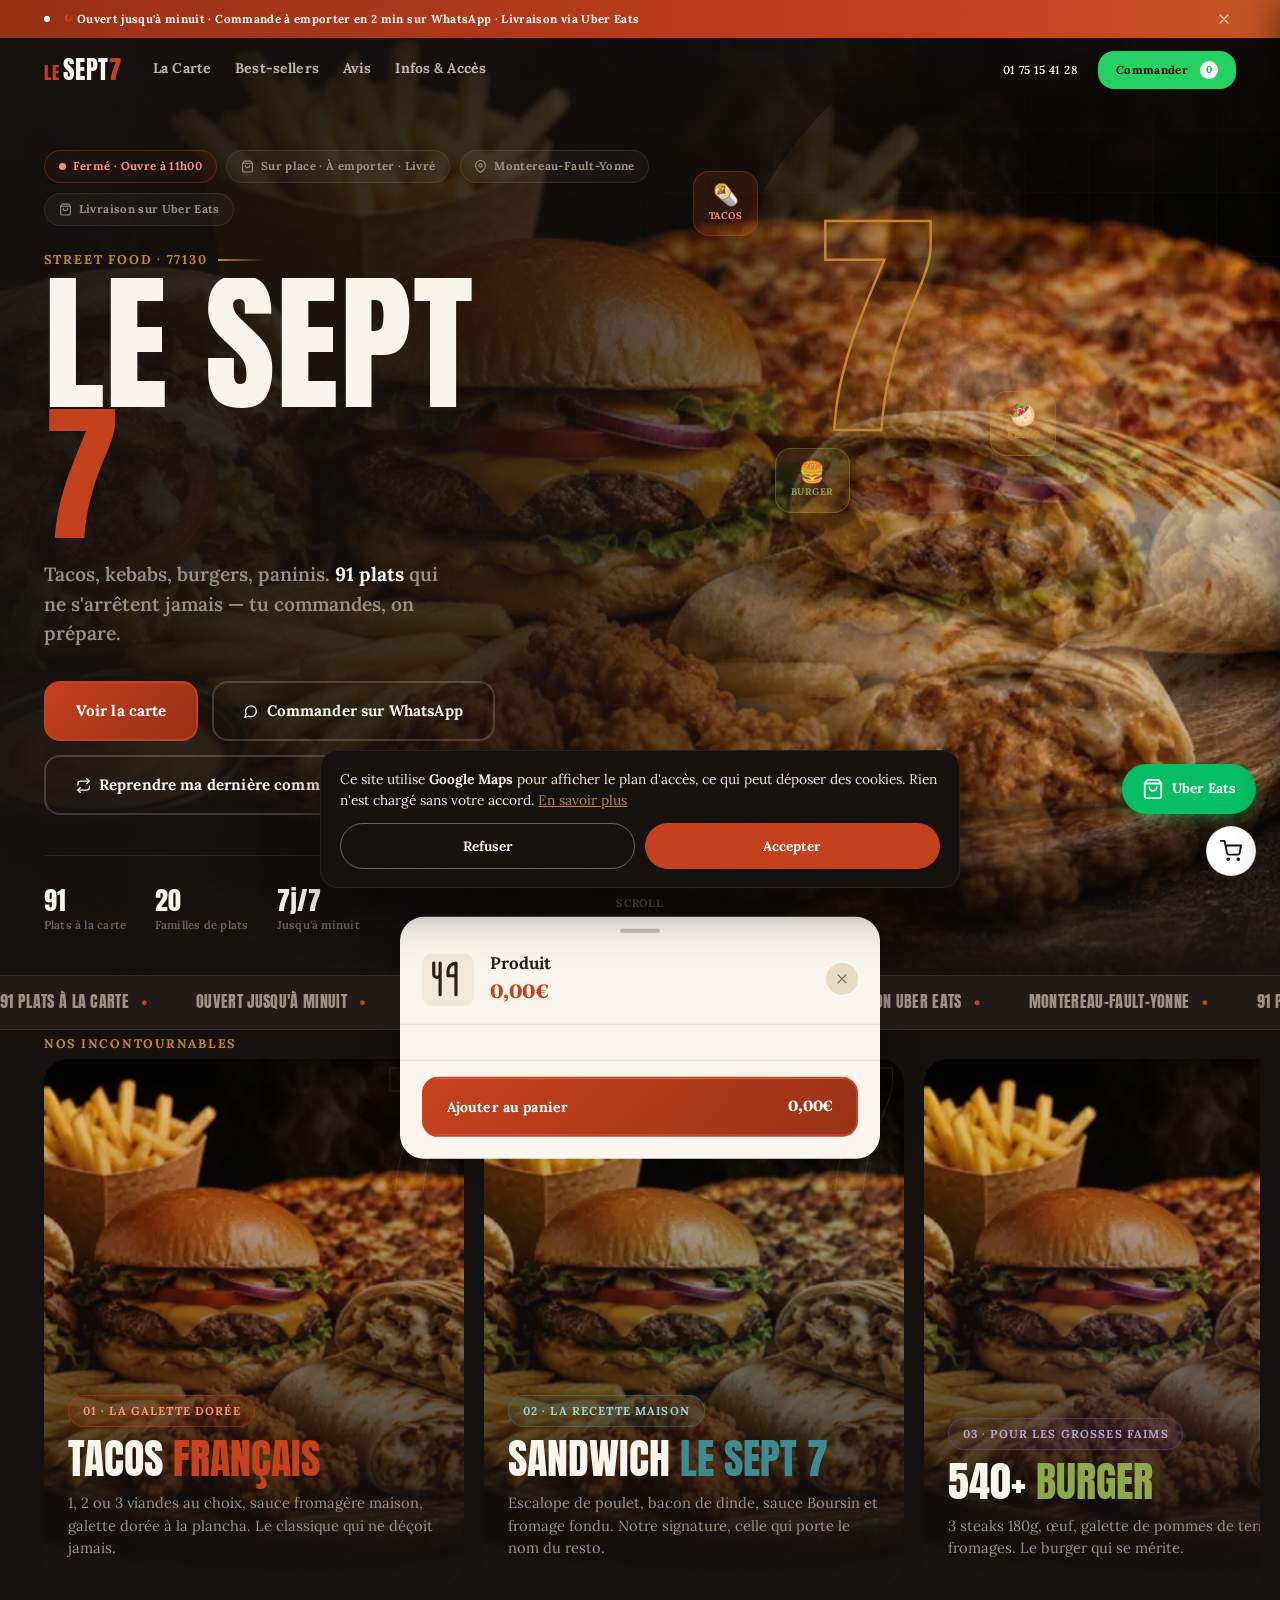
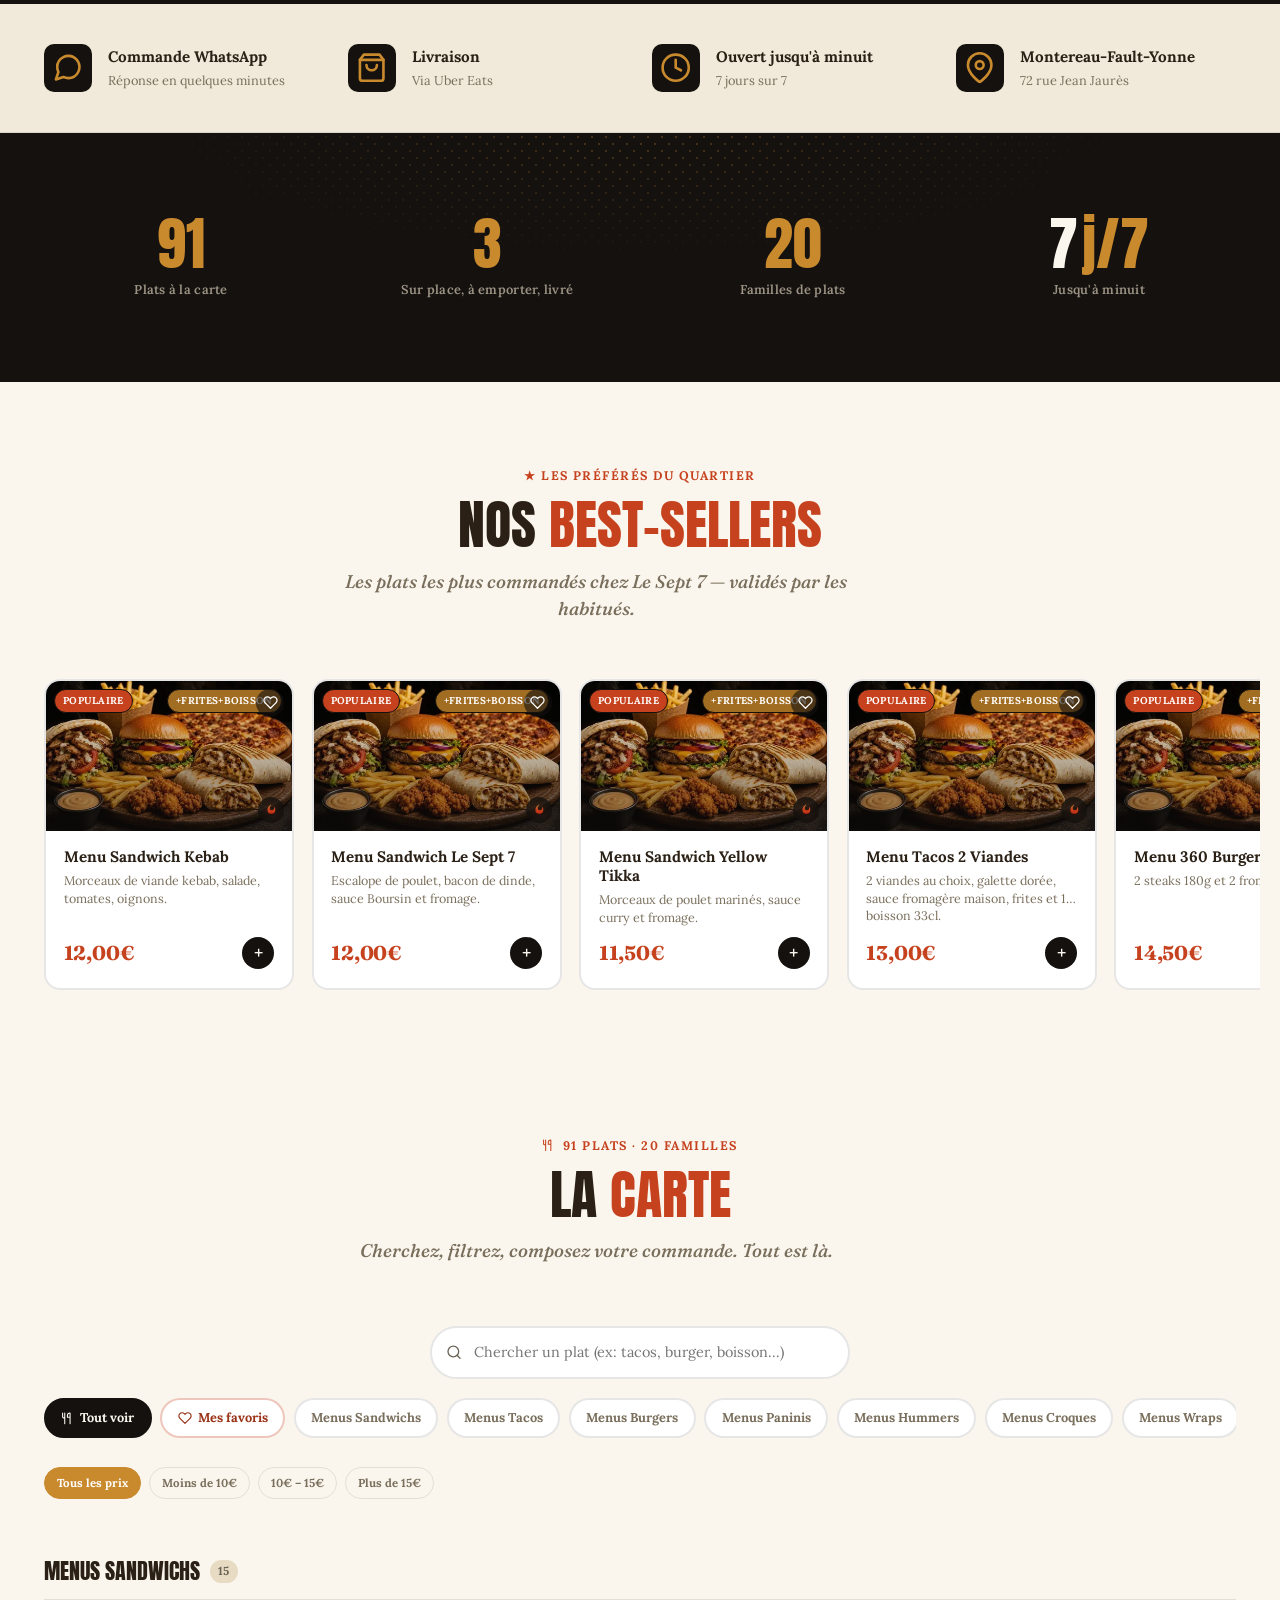
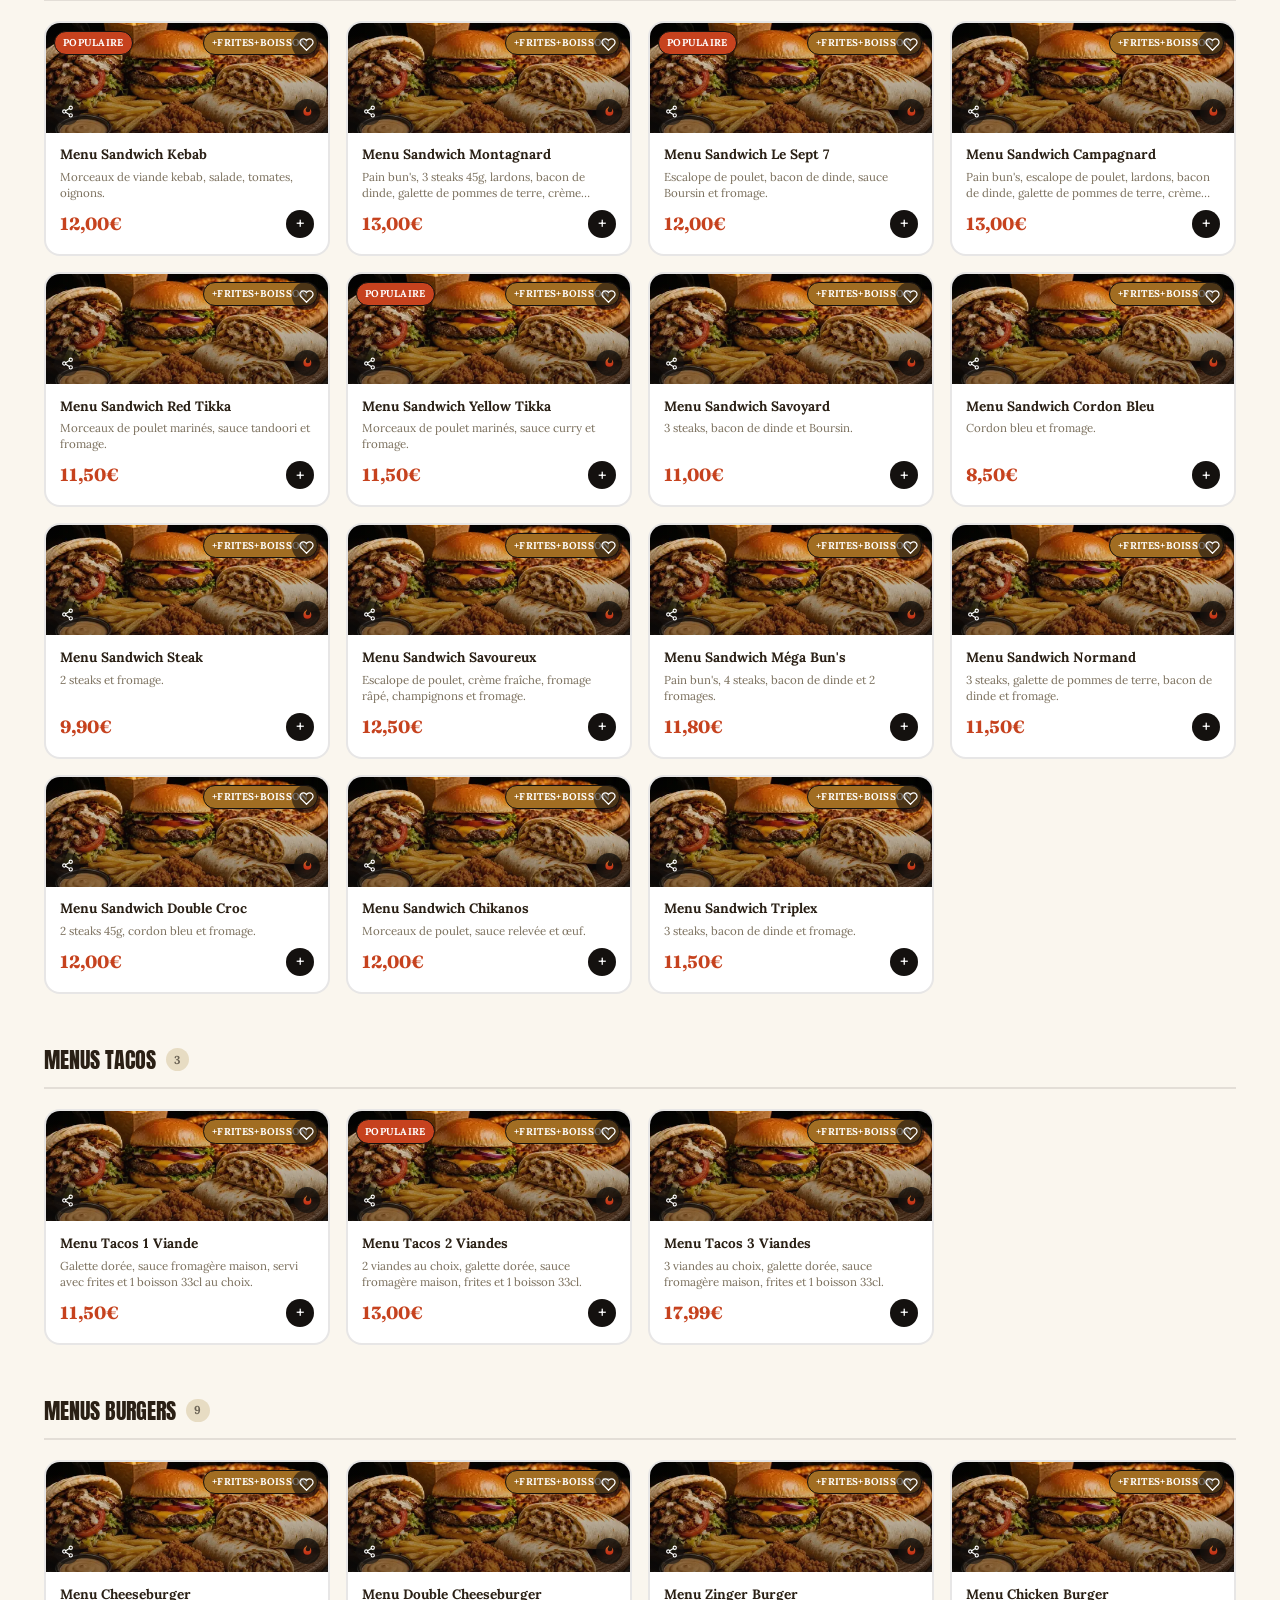
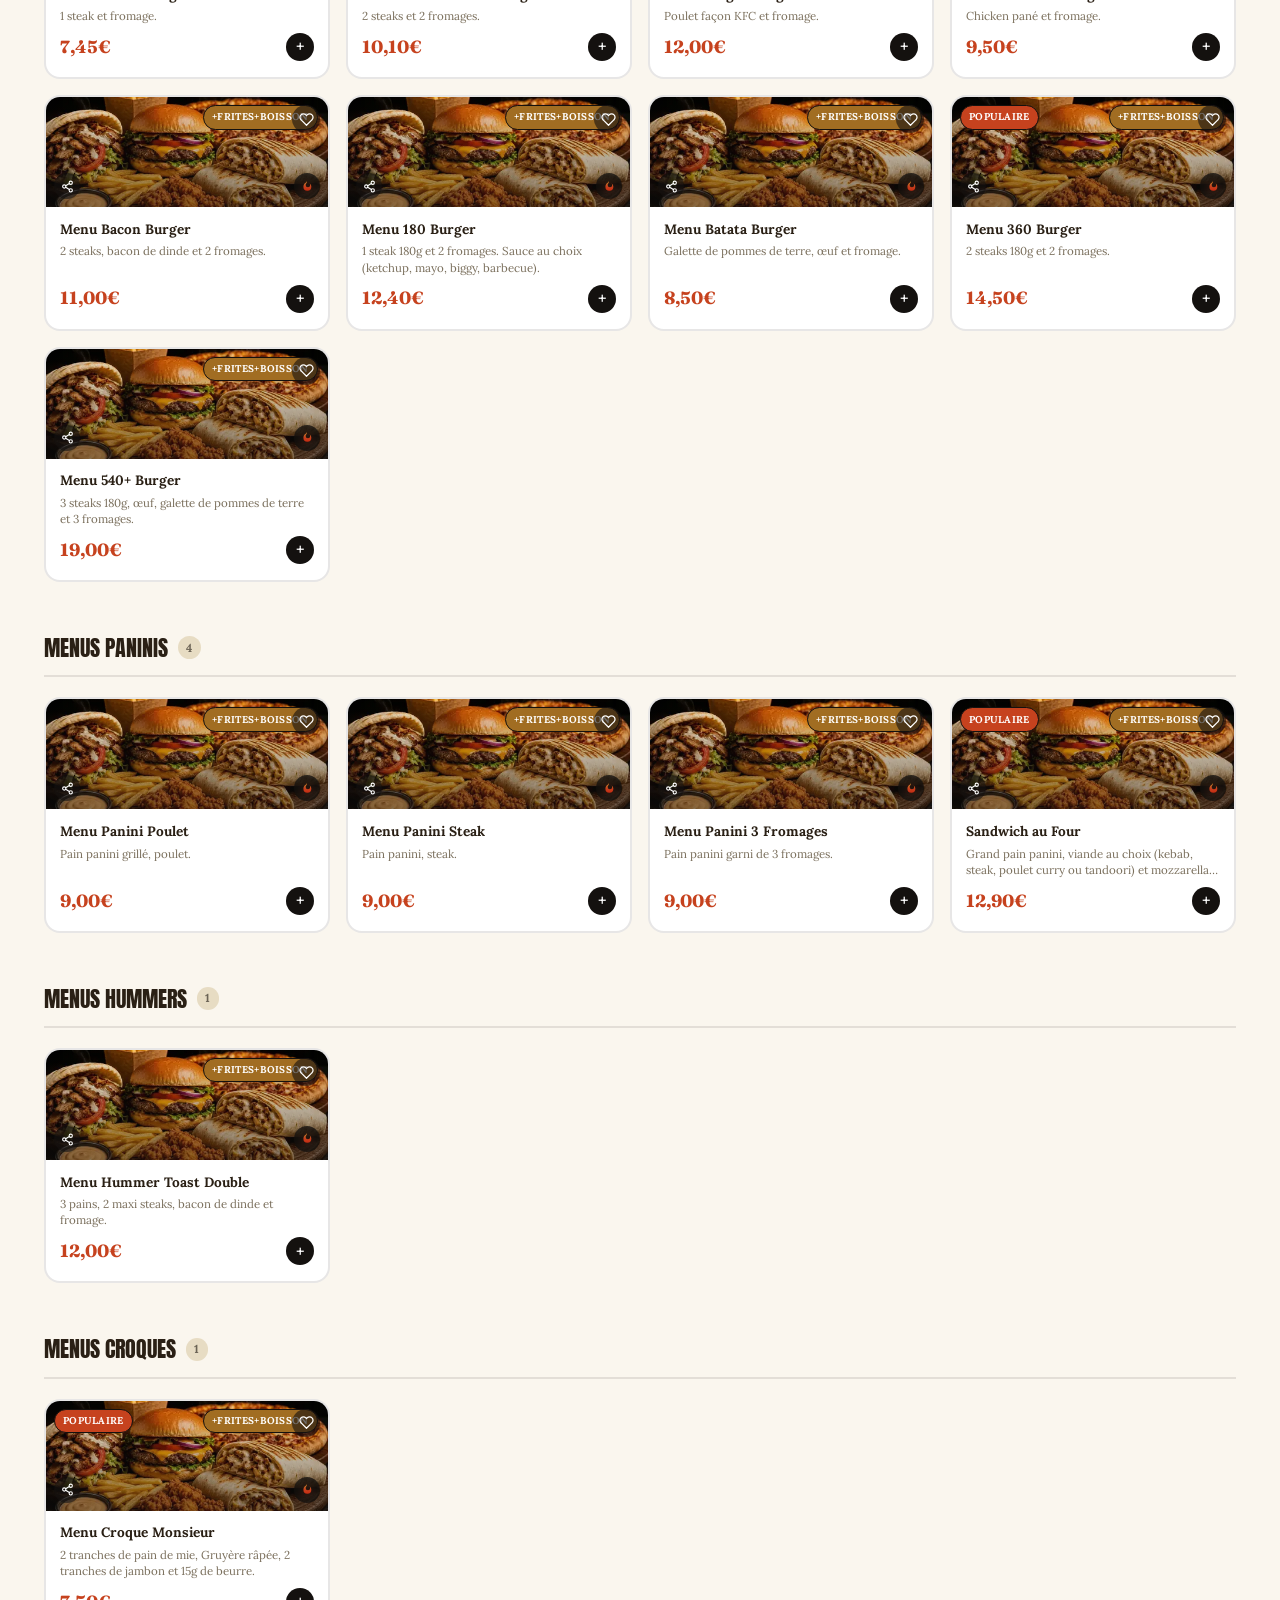
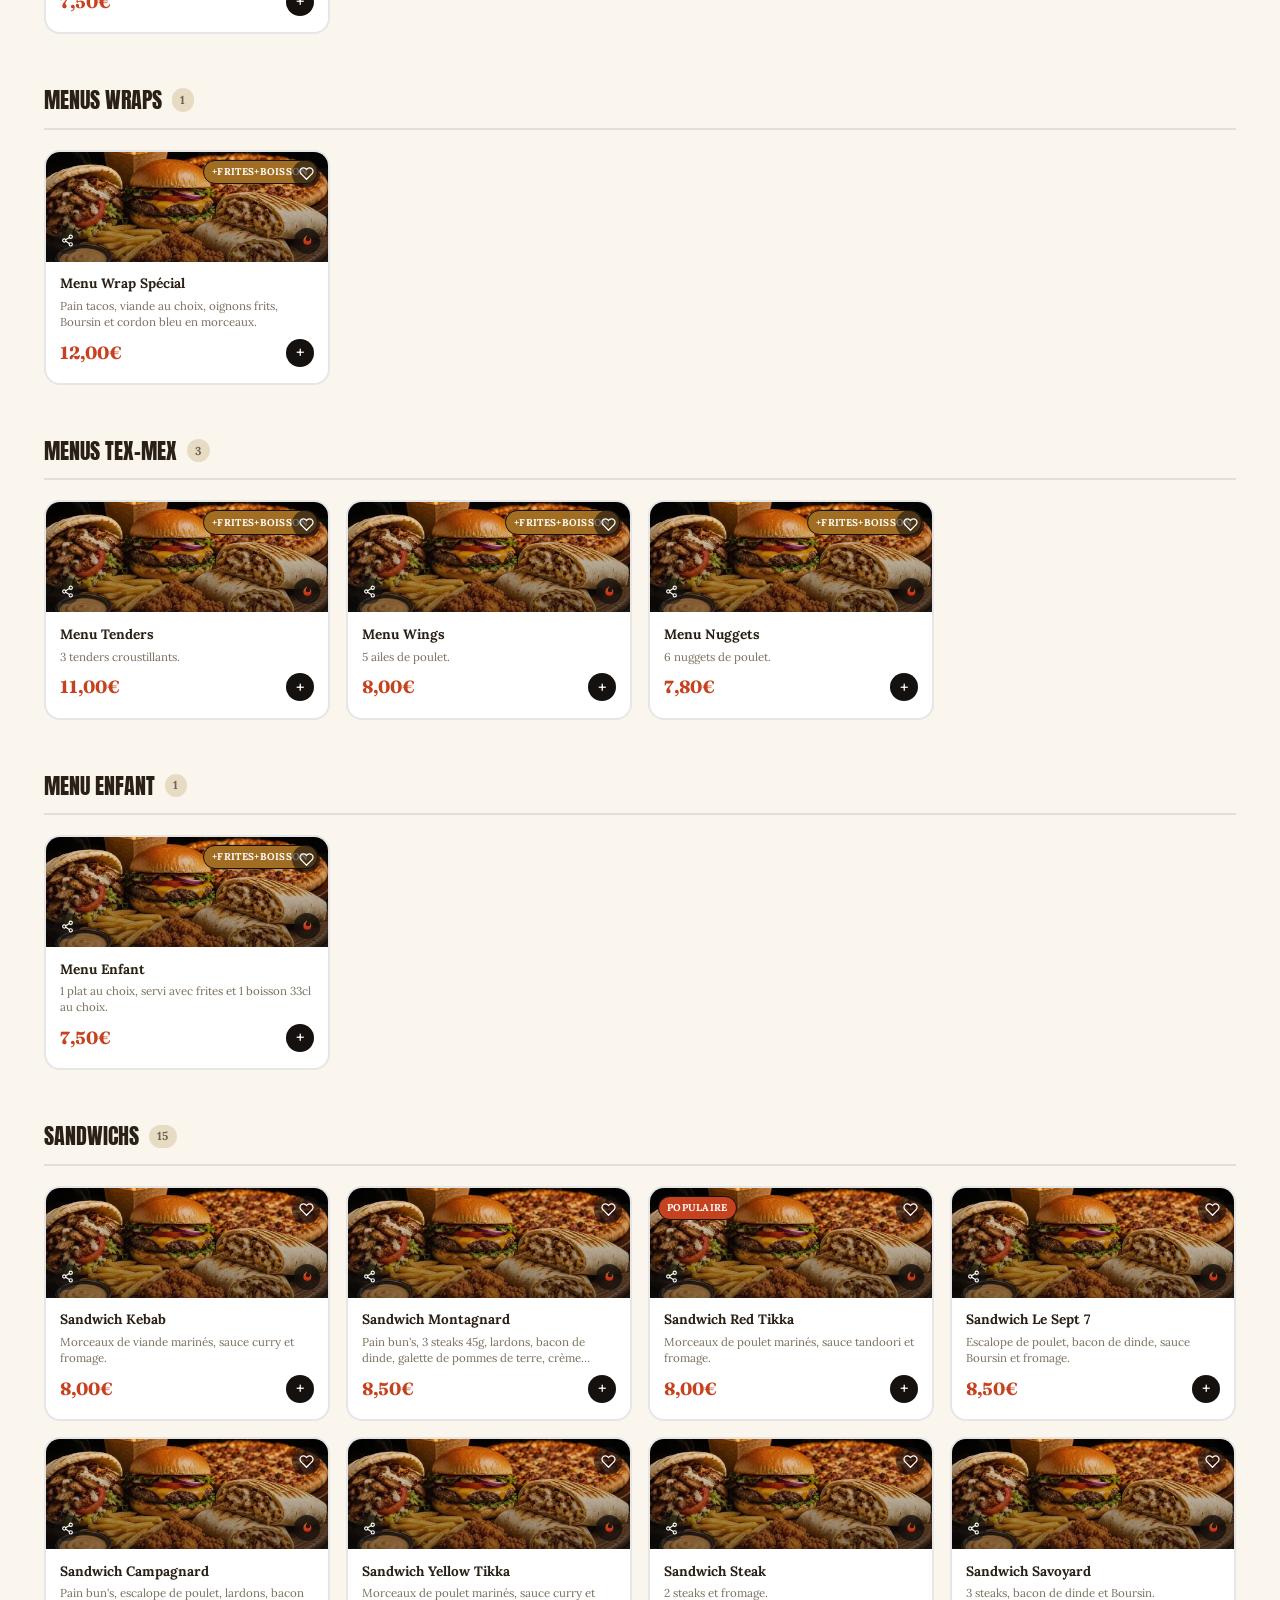
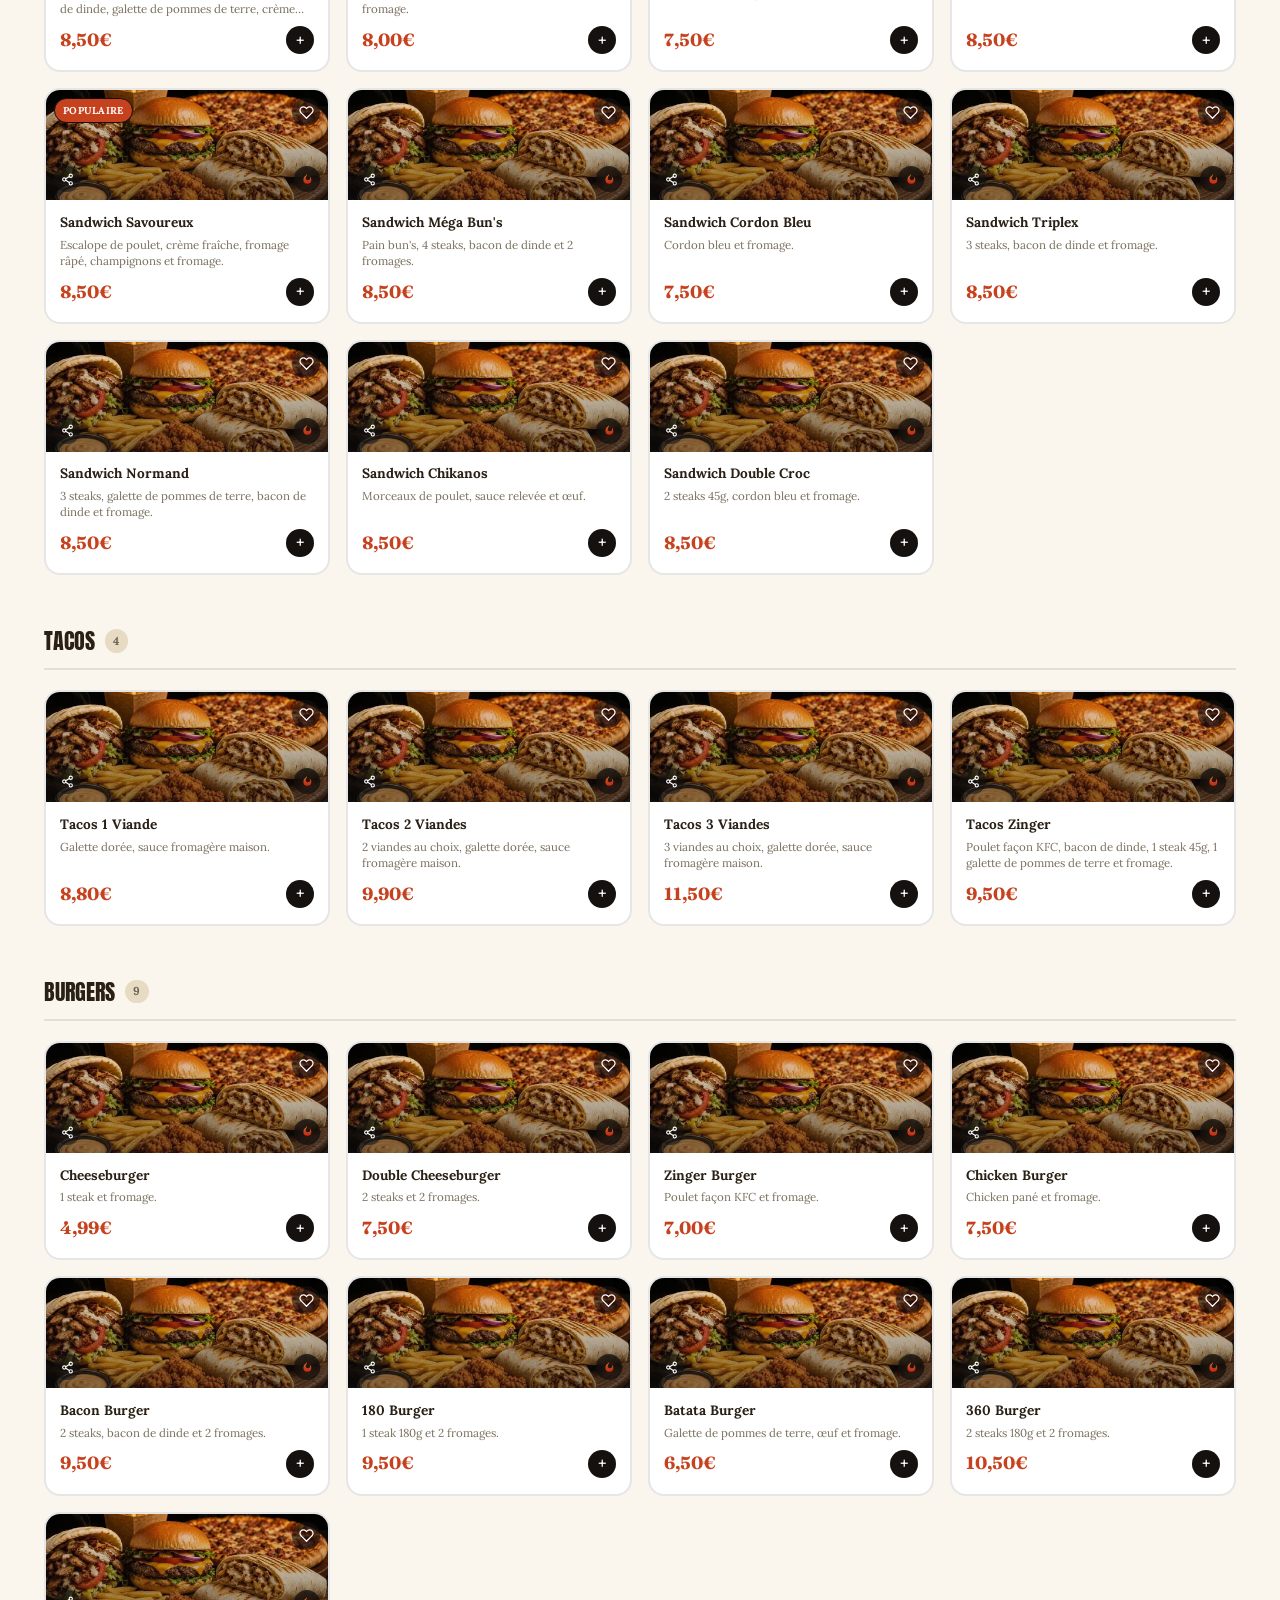
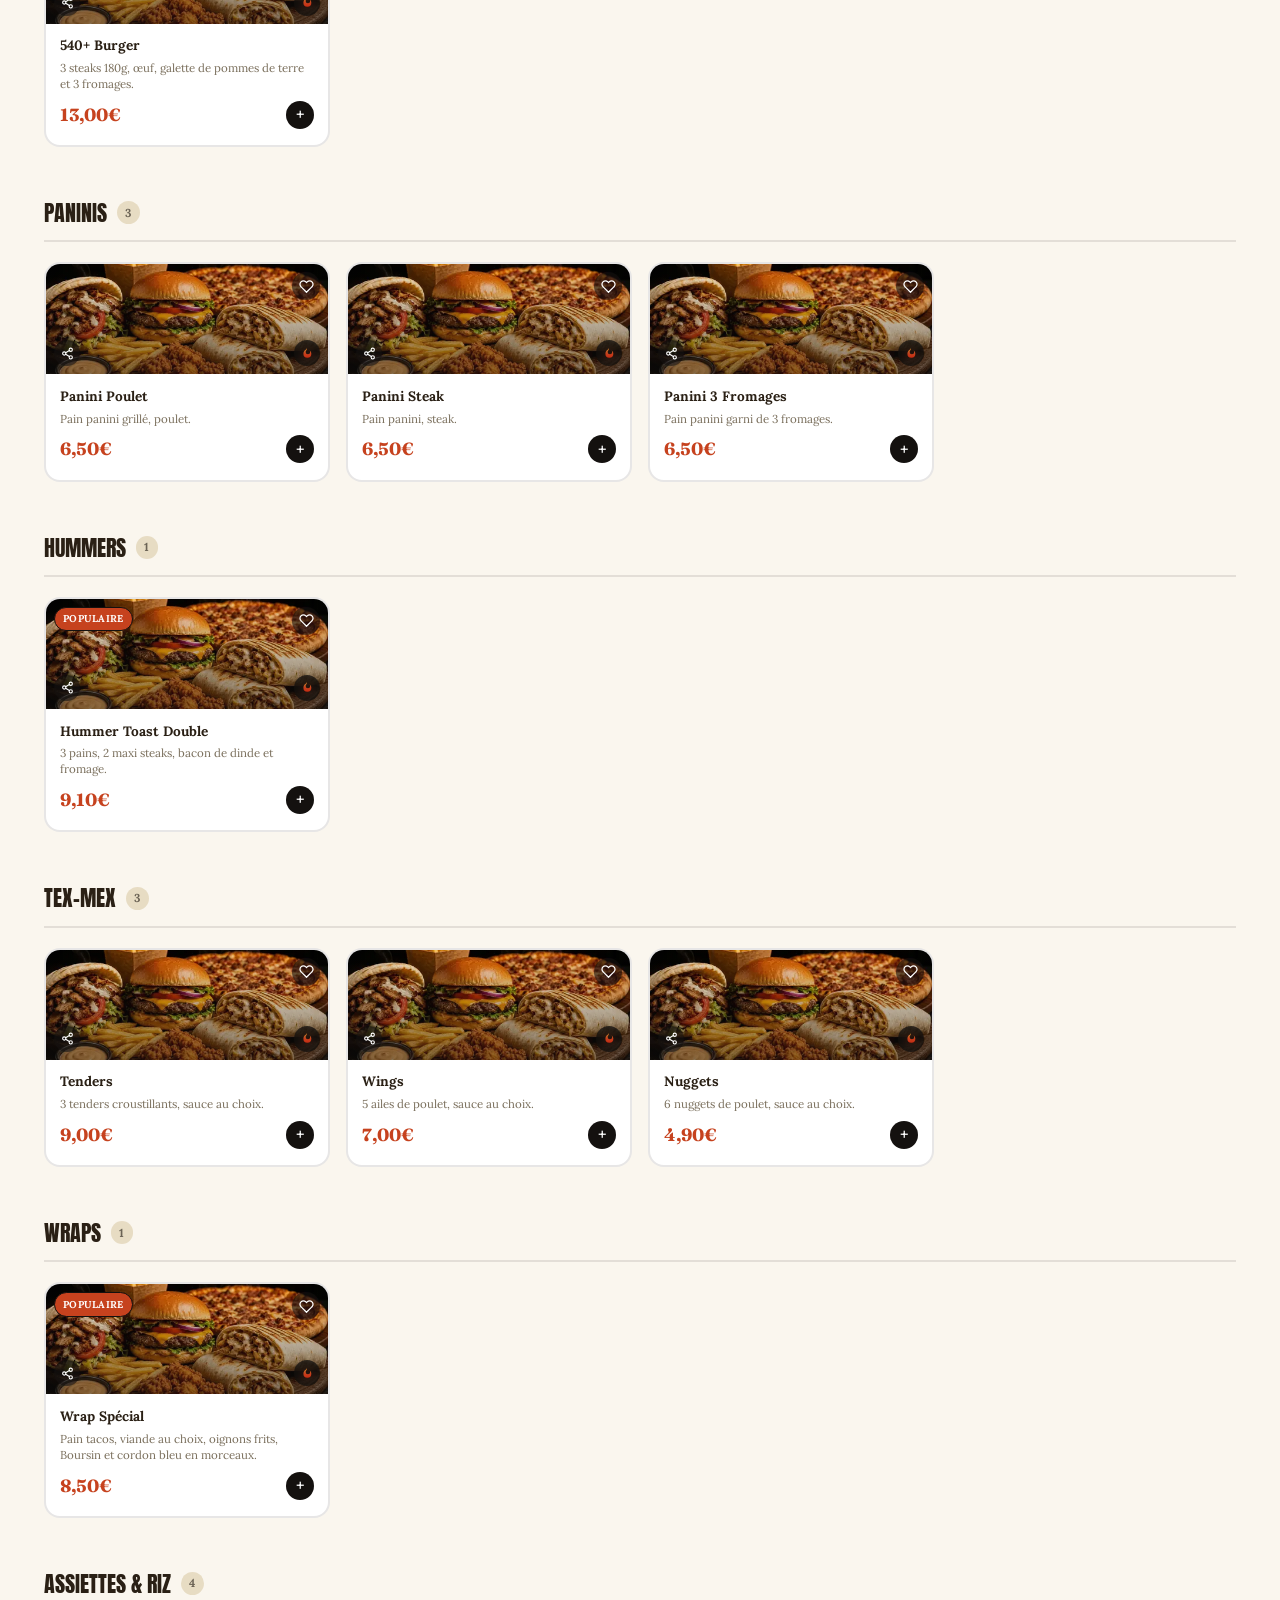
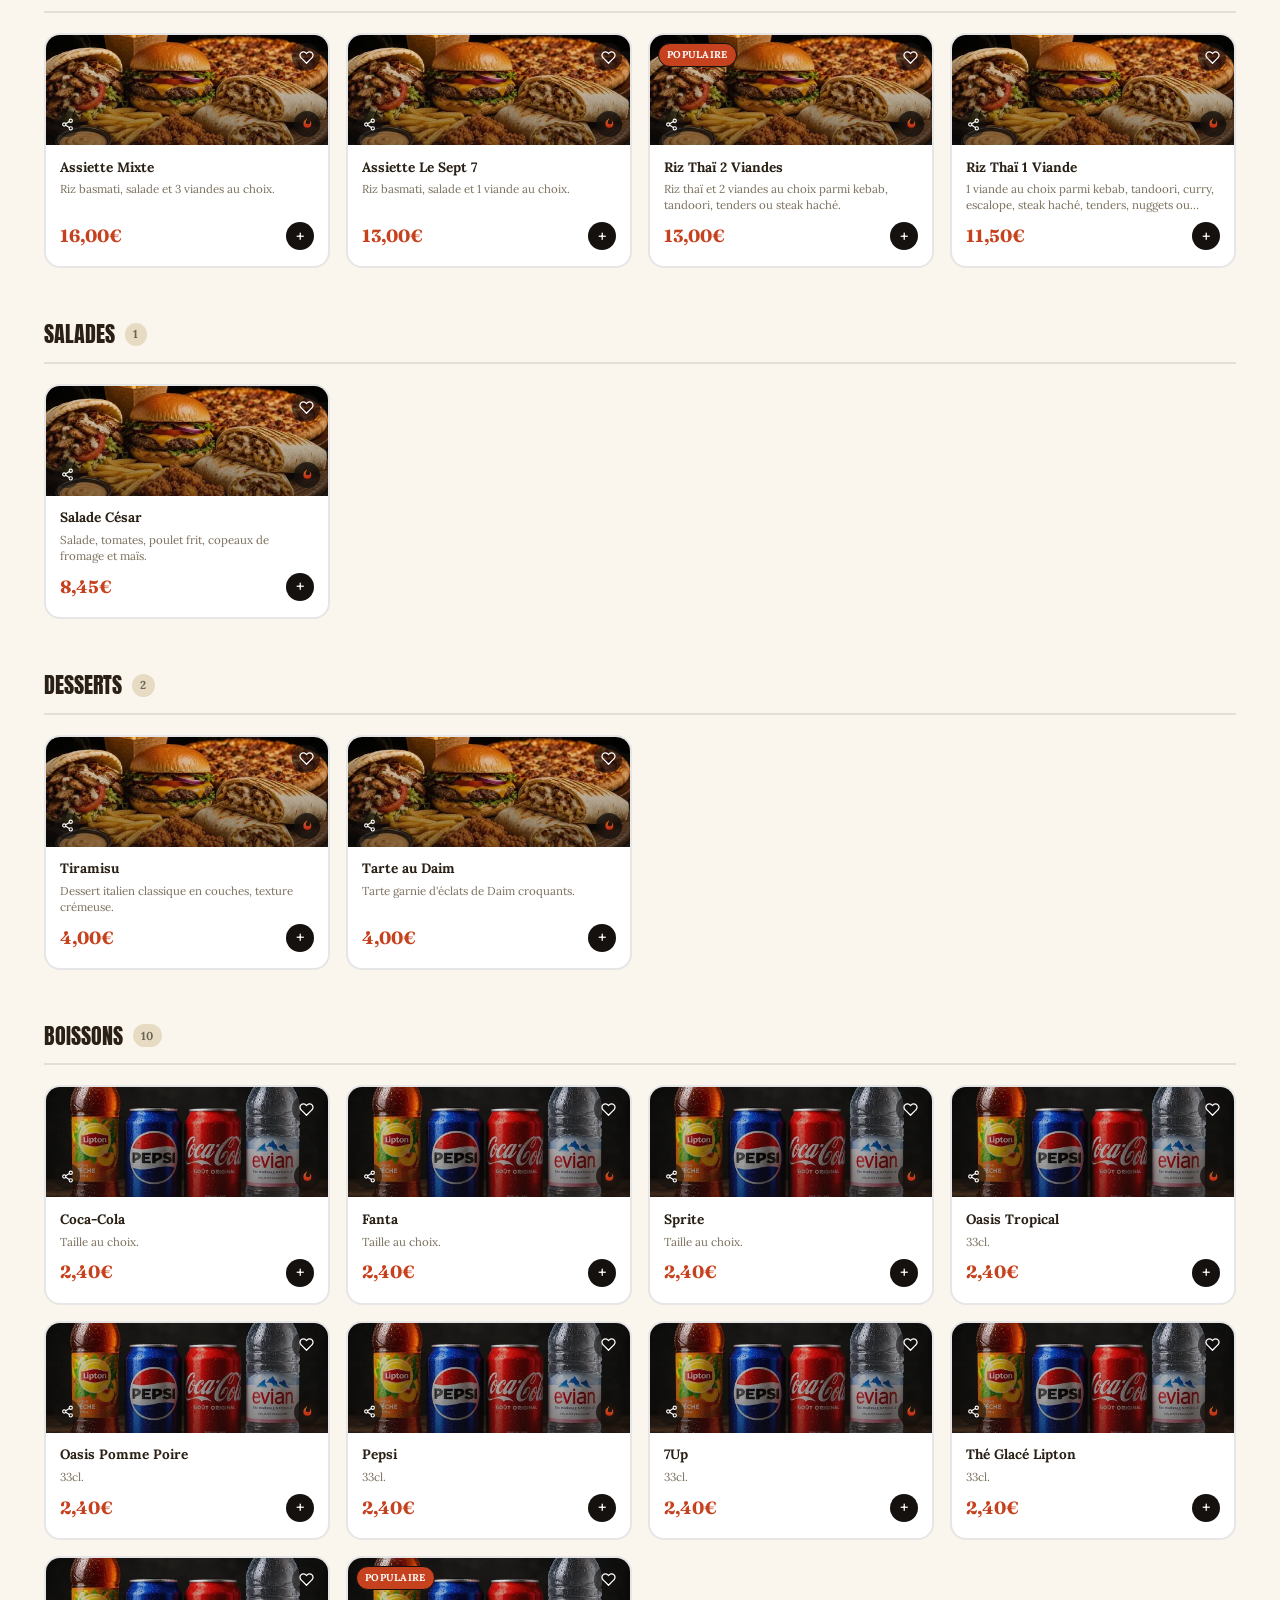
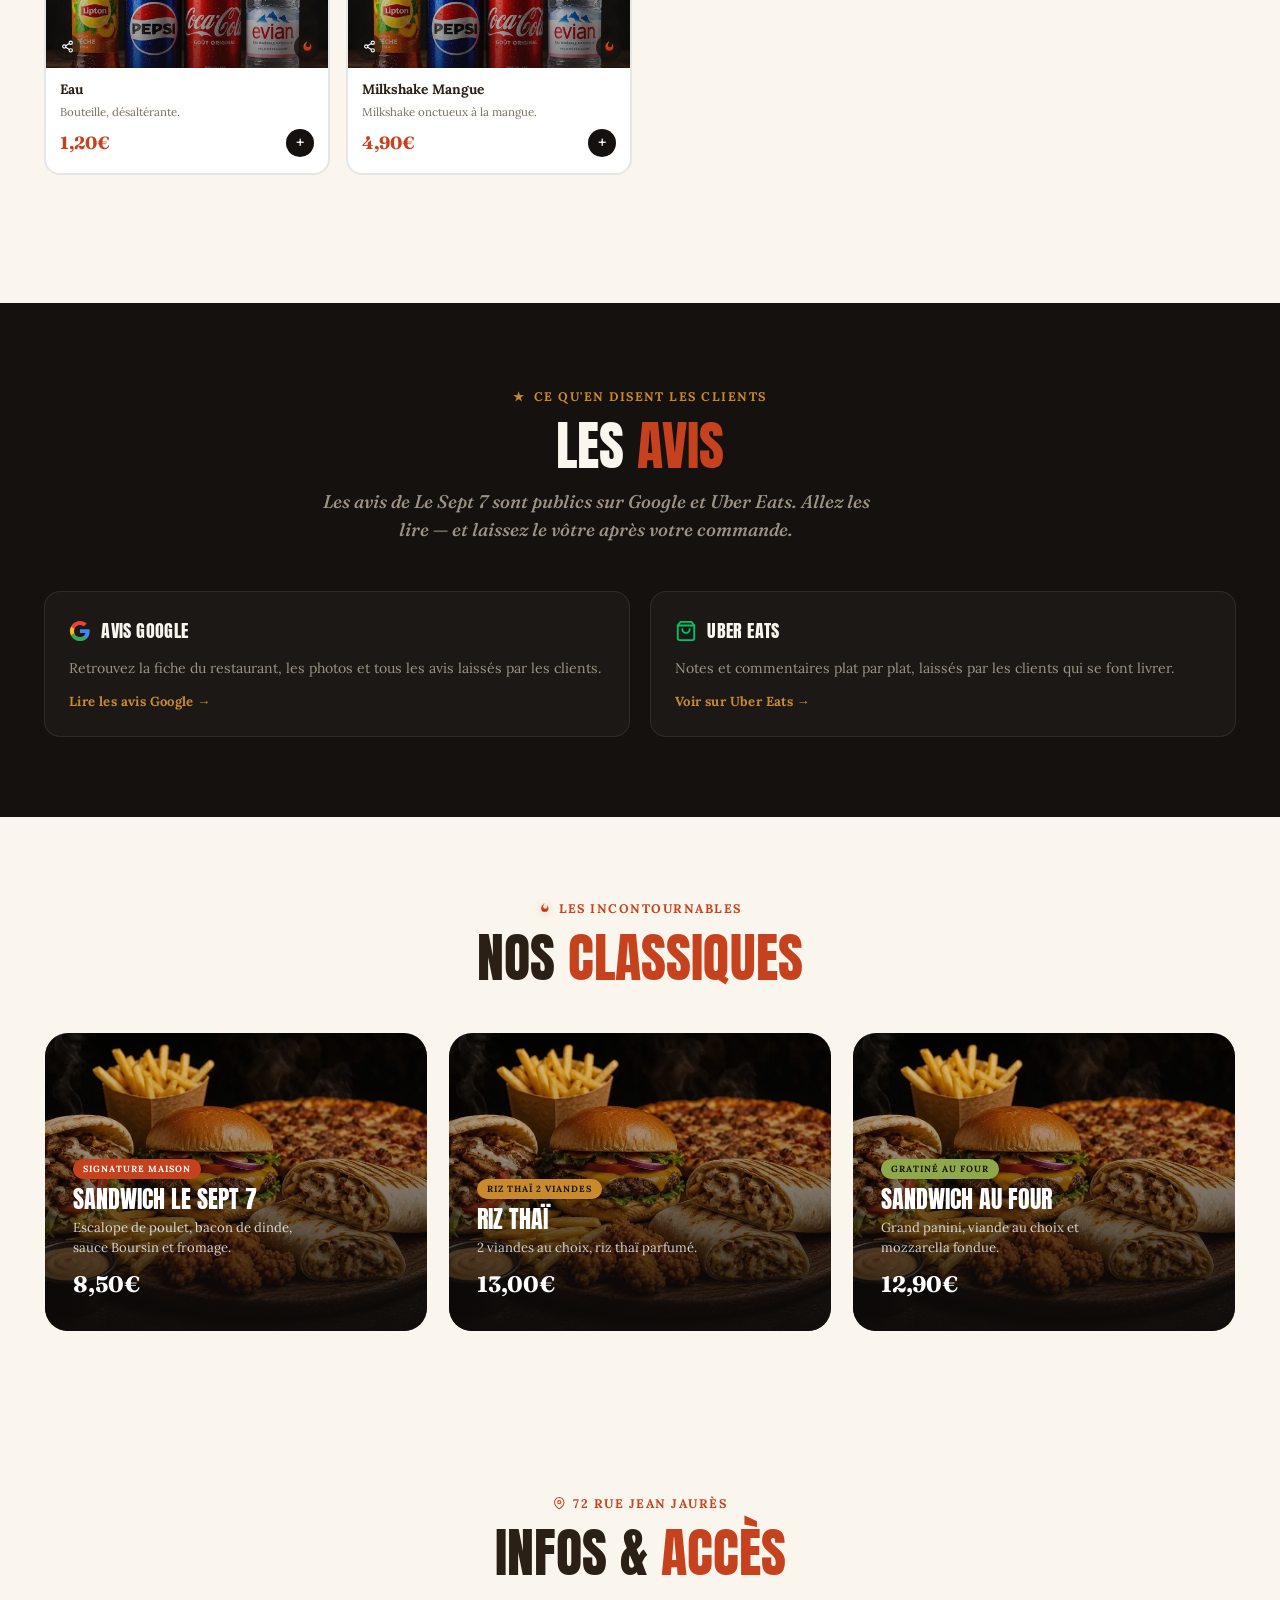
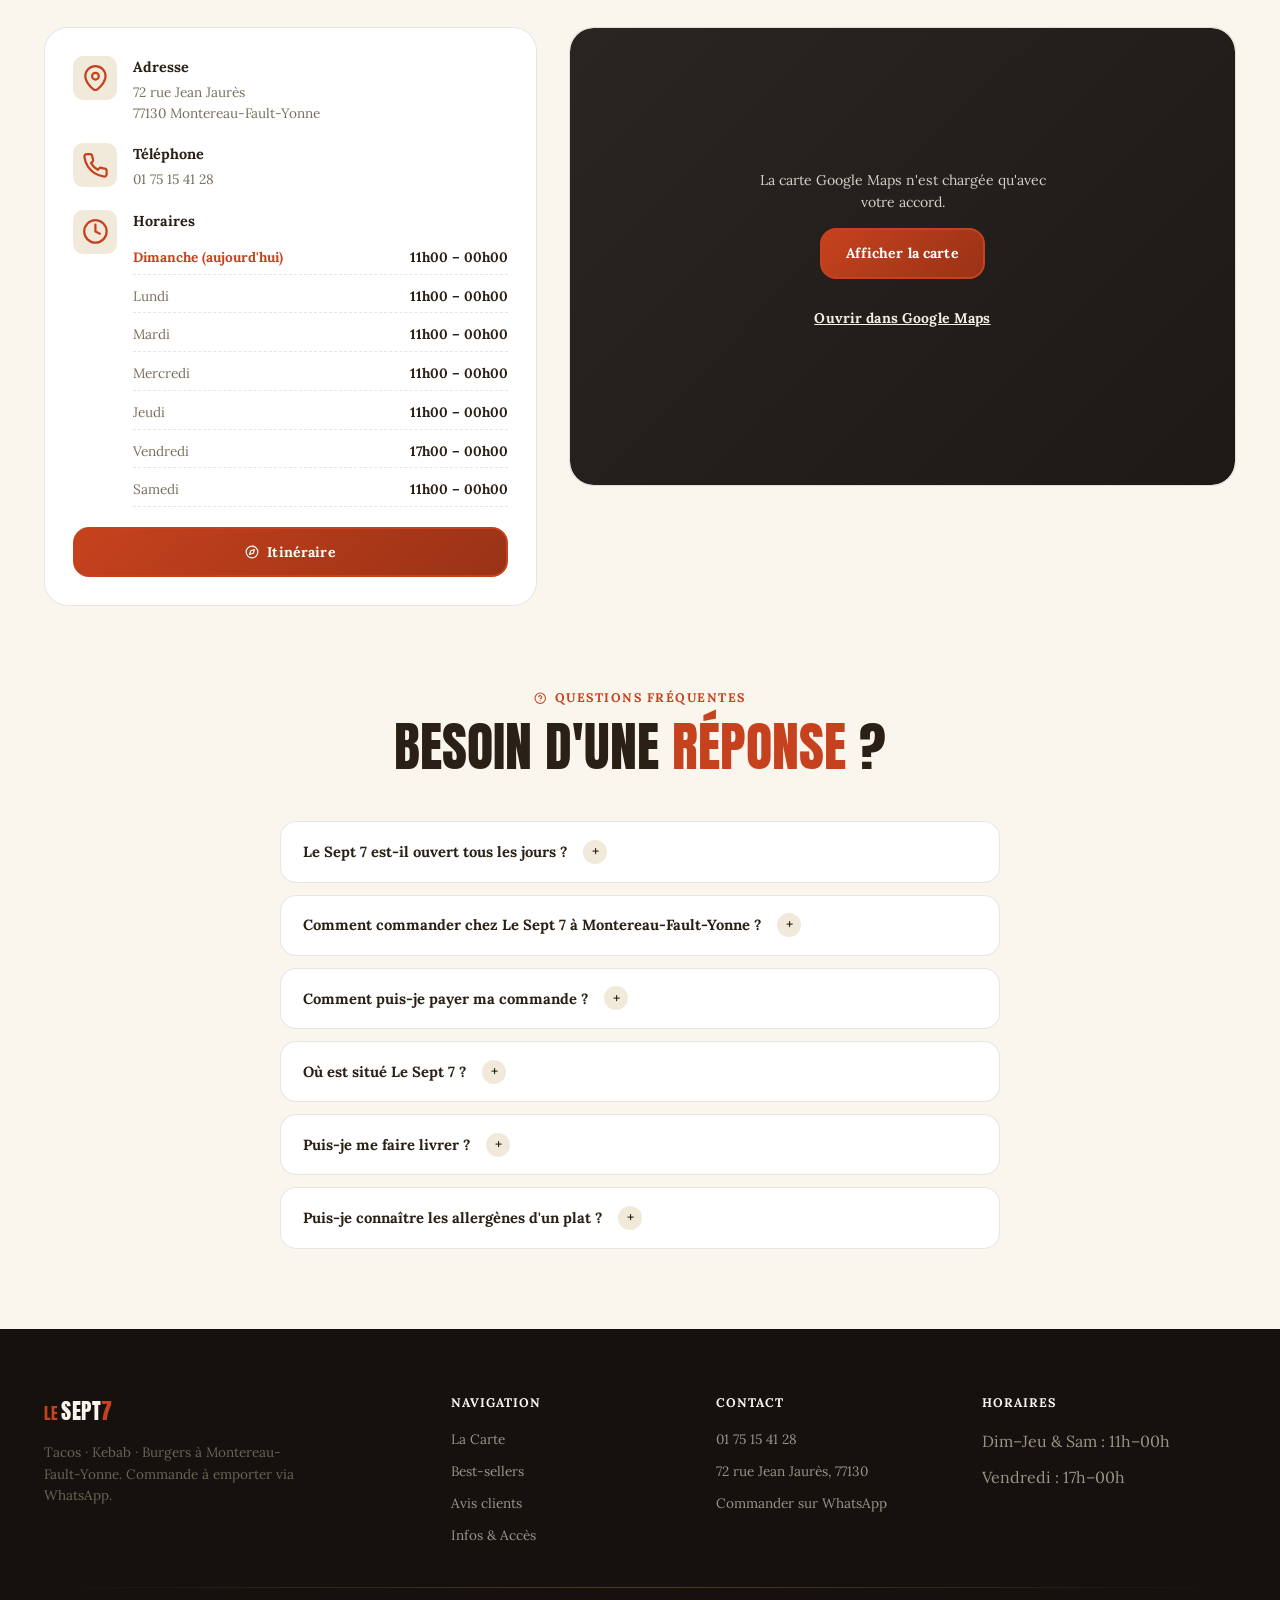
==== commit 07cb9f25: "Add files via upload" ====
--- a/index.html
+++ b/index.html
@@ -23,9 +23,9 @@
 <link rel="icon" type="image/svg+xml" href="[data-uri]"/>
 <link rel="icon" type="image/png" sizes="32x32" href="[data-uri]"/>
 <link rel="apple-touch-icon" href="/apple-touch-icon.png"/>
-<link href="https://fonts.googleapis.com/css2?family=Poppins:wght@600;700;800&family=Lora:ital,wght@0,400..700;1,400..700&family=Fraunces:ital,opsz,wght@0,9..144,500;0,9..144,600;0,9..144,700;1,9..144,600&display=swap" rel="stylesheet"/>
+<link href="https://fonts.googleapis.com/css2?family=Anton&family=Lora:ital,wght@0,400..700;1,400..700&family=Fraunces:ital,opsz,wght@0,9..144,500;0,9..144,600;0,9..144,700;1,9..144,600&display=swap" rel="stylesheet"/>
 <style>
-/* LE SEPT 7 — Site vitrine simple : fond charbon/crème, accents brique et or, vraies photos produit. Pas d'effets ou d'animations superflus. */
+/* LE SEPT 7 — Nuit urbaine, néon d'enseigne, le chiffre 7 comme signature graphique */
 :root {
   /* Fond & structure — noir chaud d'asphalte la nuit, jamais un noir froid ni bleuté */
   --ink:#14110F; --ink-2:#211C18; --ink-3:#2C251F;
@@ -45,16 +45,16 @@
   --wa:#25D366; --wa-d:#1DA851;
 
   --announce-h:38px; --nav-h:64px; --header-h:calc(var(--announce-h) + var(--nav-h));
-  --font-d:'Poppins',sans-serif; --font-b:'Lora',Georgia,serif; --font-t:'Fraunces',serif;
+  --font-d:'Anton',sans-serif; --font-b:'Lora',Georgia,serif; --font-t:'Fraunces',serif;
   --r-sm:6px; --r-md:10px; --r-lg:16px; --r-xl:24px; --r-f:9999px;
   --s2:.5rem; --s3:.75rem; --s4:1rem; --s5:1.25rem; --s6:1.5rem;
   --s8:2rem; --s10:2.5rem; --s12:3rem; --s16:4rem; --s20:5rem;
   --ease:cubic-bezier(.22,.68,0,1.2); --ease-o:cubic-bezier(0,.55,.45,1);
   --t:.26s var(--ease-o); --tf:.3s var(--ease-o);
   --max-w:1240px; --cart-w:420px;
-  --text-hero:clamp(2.5rem,9vw,5.6rem);
-
-  --glow-flame:0 10px 22px rgba(154,50,22,.28);
+  --text-hero:clamp(3.2rem,13vw,9.5rem);
+
+  --glow-flame:4px 5px 0 0 var(--flame-d);
   --glow-gold:0 6px 18px rgba(161,109,34,.26),0 2px 5px rgba(161,109,34,.16);
 }
 .no-announce { --announce-h:0px; --header-h:var(--nav-h); }
@@ -98,11 +98,12 @@
 .halftone-layer.tone-gold { opacity:.14; filter:sepia(1) saturate(2.4) hue-rotate(0deg) brightness(1.1); }
 
 /* SCROLL PROGRESS */
-.scroll-progress { position:fixed; top:0; left:0; height:3px; width:0%; background:linear-gradient(90deg,var(--flame),var(--gold)); z-index:9999; transition:width .07s linear; pointer-events:none; }
+.scroll-progress { position:fixed; top:0; left:0; height:3px; width:0%; background:linear-gradient(90deg,var(--flame),var(--gold)); z-index:9999; box-shadow:0 1px 6px rgba(198,66,30,.4); transition:width .07s linear; pointer-events:none; }
 
 /* REVEAL */
-.reveal { opacity:1; }
-.reveal.visible { opacity:1; }
+.reveal { opacity:0; transform:translateY(20px); filter:blur(4px); transition:opacity .7s var(--ease-o),transform .7s var(--ease-o),filter .7s var(--ease-o); }
+.reveal.visible { opacity:1; transform:translateY(0); filter:blur(0); }
+@media (prefers-reduced-motion:reduce) { .reveal { opacity:1; transform:none; filter:none; transition:none; } }
 
 /* BUTTONS */
 .btn { display:inline-flex; align-items:center; justify-content:center; gap:.5rem; padding:.75rem 1.5rem; border-radius:var(--r-lg); font-weight:700; font-size:.875rem; letter-spacing:.01em; white-space:nowrap; transition:all var(--t); cursor:pointer; border:2px solid transparent; position:relative; overflow:hidden; text-decoration:none; }
@@ -128,7 +129,7 @@
 .btn-full { width:100%; }
 .btn-phone { display:inline-flex; align-items:center; gap:.5rem; font-size:.72rem; font-weight:600; color:rgba(250,246,238,.6); letter-spacing:.03em; transition:color var(--tf); padding:.5rem .75rem; border-radius:var(--r-md); white-space:nowrap; }
 .btn-phone-txt { display:none; }
-.btn:hover::after, .btn.mobile-hover::after { opacity:.1; }.btn-primary:hover, .btn-primary.mobile-hover { box-shadow:var(--glow-flame); border-color:var(--flame-d); transform:translateY(-2px); }.btn-wa:hover, .btn-wa.mobile-hover { background:var(--wa-d); border-color:var(--wa-d); box-shadow:0 8px 20px rgba(29,168,81,.28); transform:translateY(-2px); }.btn-outline:hover, .btn-outline.mobile-hover { border-color:var(--gold); background:rgba(201,138,46,.07); box-shadow:0 4px 14px rgba(201,138,46,.16); }.btn-ghost:hover, .btn-ghost.mobile-hover { border-color:var(--flame); background:rgba(198,66,30,.06); box-shadow:0 4px 14px rgba(198,66,30,.12); }.btn-phone:hover, .btn-phone.mobile-hover { color:var(--off); }
+.btn:hover::after, .btn.mobile-hover::after { opacity:.1; }.btn-primary:hover, .btn-primary.mobile-hover { box-shadow:var(--glow-flame); border-color:var(--ink); transform:translate(-2px,-3px); }.btn-wa:hover, .btn-wa.mobile-hover { background:var(--wa-d); border-color:var(--wa-d); box-shadow:0 8px 20px rgba(29,168,81,.28); transform:translateY(-2px); }.btn-outline:hover, .btn-outline.mobile-hover { border-color:var(--gold); background:rgba(201,138,46,.07); box-shadow:0 4px 14px rgba(201,138,46,.16); }.btn-ghost:hover, .btn-ghost.mobile-hover { border-color:var(--flame); background:rgba(198,66,30,.06); box-shadow:0 4px 14px rgba(198,66,30,.12); }.btn-phone:hover, .btn-phone.mobile-hover { color:var(--off); }
 
 @media (min-width:900px) { .btn-phone-txt { display:inline; } }
 
@@ -136,11 +137,13 @@
 .header { position:fixed; top:0; left:0; right:0; z-index:900; transition:box-shadow var(--t); }
 .header.scrolled { background:rgba(20,17,15,.94); backdrop-filter:blur(24px) saturate(140%); box-shadow:0 1px 0 var(--border),0 8px 28px rgba(0,0,0,.3); }
 .logo-name, .nav-link, .btn-phone, .btn-phone-txt { color:var(--white); }
-.announce-bar { background:var(--flame-d); height:var(--announce-h); overflow:hidden; transition:height var(--t),opacity var(--t); }
+.announce-bar { background:linear-gradient(90deg,var(--flame-d),var(--flame),var(--gold),var(--flame),var(--flame-d)); background-size:300% 100%; animation:announceFlow 8s linear infinite; height:var(--announce-h); overflow:hidden; transition:height var(--t),opacity var(--t); }
+@keyframes announceFlow { 0% { background-position:0% 0; } 100% { background-position:300% 0; } }
 .no-announce .announce-bar { height:0; opacity:0; pointer-events:none; }
 .announce-inner { height:100%; display:flex; align-items:center; justify-content:space-between; gap:1rem; }
 .announce-content { display:flex; align-items:center; gap:.75rem; font-size:.72rem; font-weight:700; color:rgba(255,255,255,.97); letter-spacing:.03em; flex:1; white-space:nowrap; overflow:hidden; }
-.a-dot { width:6px; height:6px; border-radius:50%; background:#fff; flex-shrink:0; }
+.a-dot { width:6px; height:6px; border-radius:50%; background:#fff; flex-shrink:0; animation:adotPulse 2s ease-in-out infinite; }
+@keyframes adotPulse { 0%,100% { opacity:1; } 50% { opacity:.45; } }
 .a-text { overflow:hidden; text-overflow:ellipsis; }
 .a-sep { opacity:.5; }
 .a-link { color:#fff; text-decoration:underline; text-underline-offset:2px; white-space:nowrap; }
@@ -247,6 +250,11 @@
   -webkit-mask-image:radial-gradient(ellipse 90% 90% at 50% 40%,#000 0%,transparent 85%);
   mask-image:radial-gradient(ellipse 90% 90% at 50% 40%,#000 0%,transparent 85%);
 }
+.hero-grid-lines { position:absolute; top:0;left:0;right:0;bottom:0; opacity:.05; pointer-events:none;
+  background-image:linear-gradient(rgba(255,255,255,.6) 1px,transparent 1px),linear-gradient(90deg,rgba(255,255,255,.6) 1px,transparent 1px);
+  background-size:64px 64px; mask-image:linear-gradient(180deg,transparent,#000 20%,#000 80%,transparent); }
+.hero-seven-bg { position:absolute; top:50%; left:50%; transform:translate(-50%,-46%); font-family:var(--font-d); font-size:min(90vw,80rem); line-height:.78; color:transparent; -webkit-text-stroke:1px rgba(201,138,46,.05); pointer-events:none; user-select:none; z-index:0; }
+.hero-seven-bg.fill { -webkit-text-stroke:0; color:rgba(198,66,30,.05); }
 .hero-inner { position:relative; z-index:2; flex:1; display:flex; align-items:center; }
 .hero-content { display:grid; grid-template-columns:1fr; gap:2.5rem; width:100%; padding-block:var(--s12) var(--s10); }
 .hero-status-row { display:flex; flex-wrap:wrap; align-items:center; gap:.6rem; margin-bottom:var(--s6); }
@@ -263,7 +271,12 @@
 .hero-eyebrow { font-size:.8rem; font-weight:700; letter-spacing:.14em; text-transform:uppercase; color:var(--gold); }
 .hero-eyebrow-line { flex:1; max-width:48px; height:1.5px; background:linear-gradient(90deg,var(--gold),transparent); }
 .hero-title { font-family:var(--font-d); font-weight:400; line-height:.86; letter-spacing:.005em; font-size:var(--text-hero); text-transform:uppercase; }
-.hero-title .line { display:block; }
+.hero-title .line { display:block; overflow:hidden; }
+.hero-title .line span { display:block; transform:translateY(110%); transition:transform .8s var(--ease-o); animation:heroTitleFallbackIn .01s linear 1.2s forwards; }
+@keyframes heroTitleFallbackIn { to { transform:translateY(0); } }
+.hero-loaded .hero-title .line span { transform:translateY(0); }
+.hero-title .line:nth-child(2) span { transition-delay:.08s; }
+@media (prefers-reduced-motion:reduce) { .hero-title .line span { animation:none; } }
 .hero-title .hl { color:var(--flame); position:relative; }
 .hero-tagline { font-size:clamp(1rem,2.4vw,1.2rem); font-weight:600; color:var(--muted); max-width:34ch; margin-top:var(--s5); line-height:1.55; }
 .hero-tagline strong { color:var(--white); font-weight:800; }
@@ -275,13 +288,91 @@
 .hero-cta-row .btn-outline:hover, .hero-cta-row .btn-outline.mobile-hover { border-color:var(--gold); background:rgba(201,138,46,.08); }
 .hero-meta-row { display:flex; flex-wrap:wrap; gap:1.75rem; margin-top:var(--s10); padding-top:var(--s8); border-top:1px solid var(--border); }
 
+/* ENTRÉE CINÉMATIQUE — cascade progressive à l'arrivée sur le Hero.
+   Chaque bloc part légèrement en retrait, flouté, puis se pose avec un délai
+   croissant. Le fond/les glows/le 7 sont déjà gérés par leurs propres
+   animations continues ; ceci orchestre uniquement le contenu texte + CTA
+   + les couches visuelles pour une apparition dans l'ordre. */
+.hero-status-row, .hero-eyebrow-row, .hero-tagline, .hero-cta-row, .hero-meta-row,
+.hero-visual-col {
+  opacity:0; filter:blur(6px); transition:opacity .9s var(--ease-o), filter .9s var(--ease-o), transform .9s var(--ease-o);
+}
+.hero-status-row { transform:translateY(14px); }
+.hero-eyebrow-row { transform:translateY(14px); }
+.hero-tagline { transform:translateY(16px); }
+.hero-cta-row { transform:translateY(16px); }
+.hero-meta-row { transform:translateY(18px); }
+/* .hero-visual-col ne transitionne pas "transform" ici : cette propriété est
+   déjà pilotée par le parallax souris en JS (voir initHeroParallax) — un
+   double-emploi sur transform provoquerait un à-coup au premier mousemove. */
+.hero-visual-col { transition:opacity .9s var(--ease-o), filter .9s var(--ease-o); }
+
+.hero-loaded .hero-status-row  { opacity:1; filter:blur(0); transform:translateY(0); transition-delay:.05s; }
+.hero-loaded .hero-eyebrow-row { opacity:1; filter:blur(0); transform:translateY(0); transition-delay:.16s; }
+/* .hero-title garde son propre reveal ligne par ligne, déclenché aussi par .hero-loaded, délai ~.24s via ses transitions internes */
+.hero-loaded .hero-tagline    { opacity:1; filter:blur(0); transform:translateY(0); transition-delay:.5s; }
+.hero-loaded .hero-cta-row    { opacity:1; filter:blur(0); transform:translateY(0); transition-delay:.62s; }
+.hero-loaded .hero-meta-row   { opacity:1; filter:blur(0); transform:translateY(0); transition-delay:.74s; }
+.hero-loaded .hero-visual-col { opacity:1; filter:blur(0); transition-delay:.3s; }
+/* FILET DE SÉCURITÉ — si le JS est bloqué, lent ou en erreur avant
+   d'ajouter .hero-loaded, ces éléments resteraient invisibles indéfiniment
+   (opacity:0 ne dépendant que d'une classe posée en JS). Une animation CSS
+   pure, indépendante du JS, force leur apparition après 1.2s dans tous les
+   cas — elle est simplement invisible si .hero-loaded arrive avant (cas
+   normal), et rattrape le contenu sinon. */
+@keyframes heroFallbackIn { to { opacity:1; filter:blur(0); transform:none; } }
+.hero-status-row, .hero-eyebrow-row, .hero-tagline, .hero-cta-row, .hero-meta-row,
+.hero-visual-col {
+  animation:heroFallbackIn .01s linear 1.2s forwards;
+}
+@media (prefers-reduced-motion:reduce) {
+  .hero-status-row, .hero-eyebrow-row, .hero-tagline, .hero-cta-row, .hero-meta-row,
+  .hero-visual-col { animation:none; }
+}
+@media (prefers-reduced-motion:reduce) {
+  .hero-status-row, .hero-eyebrow-row, .hero-tagline, .hero-cta-row, .hero-meta-row,
+  .hero-visual-col {
+    opacity:1; filter:none; transform:none; transition:none;
+  }
+}
 .hero-meta-item { display:flex; flex-direction:column; gap:.15rem; }
 .hero-meta-num { font-family:var(--font-d); font-size:1.6rem; color:var(--white); line-height:1; display:flex; align-items:baseline; gap:.2rem; }
 .hero-meta-num small { font-size:.9rem; color:var(--gold); }
 .hero-meta-lbl { font-size:.72rem; color:var(--muted2); font-weight:600; letter-spacing:.02em; }
 .hero-scroll-cue { position:absolute; bottom:1.75rem; left:50%; transform:translateX(-50%); display:flex; flex-direction:column; align-items:center; gap:.4rem; color:var(--muted2); font-size:.68rem; font-weight:700; letter-spacing:.08em; z-index:2; opacity:.8; }
-.hero-scroll-cue .sc-line { width:1.5px; height:28px; background:linear-gradient(180deg,var(--gold),transparent); }
-@media (prefers-reduced-motion:reduce) { .status-dot.pulse { animation:none; } }
+.hero-scroll-cue .sc-line { width:1.5px; height:28px; background:linear-gradient(180deg,var(--gold),transparent); position:relative; overflow:hidden; }
+.hero-scroll-cue .sc-line::after { content:''; position:absolute; top:-100%; left:0; right:0; height:100%; background:var(--white); animation:scDrop 1.6s ease-in-out infinite; }
+@keyframes scDrop { 0% { top:-100%; } 100% { top:100%; } }
+@media (prefers-reduced-motion:reduce) { .hero-title .line span { transform:none; } .status-dot.pulse { animation:none; } .hero-scroll-cue .sc-line::after { animation:none; display:none; } }
+
+@media (min-width:960px) {
+  .hero-content { grid-template-columns:1.05fr .75fr; align-items:center; gap:1.5rem; }
+  .hero-visual-col { display:flex; align-items:center; justify-content:center; position:relative; height:100%; }
+}
+
+/* Colonne visuelle hero — le 7 comme cadre graphique, sans photo */
+.hero-visual-col { display:none; }
+@media (min-width:960px) { .hero-visual-col { display:flex; } }
+.hero-seven-frame { position:relative; width:min(20vw,260px); aspect-ratio:.72; }
+.hsf-num { position:absolute; top:0;left:0;right:0;bottom:0; font-family:var(--font-d); font-size:min(19vw,250px); line-height:1; color:transparent; -webkit-text-stroke:2.5px var(--gold); display:flex; align-items:center; justify-content:center; filter:drop-shadow(0 0 26px rgba(201,138,46,.22)); animation:sevenFloat 6s ease-in-out infinite; }
+@keyframes sevenFloat { 0%,100% { transform:translateY(0) rotate(-2deg); } 50% { transform:translateY(-14px) rotate(1deg); } }
+.hsf-chip { position:absolute; display:flex; flex-direction:column; align-items:center; justify-content:center; gap:.15rem; border-radius:var(--r-lg); text-align:center; padding:.75rem .95rem; box-shadow:0 14px 30px rgba(0,0,0,.32); animation:chipDrift 7s ease-in-out infinite; }
+.hsf-chip .cn { font-family:var(--font-d); font-size:1.3rem; line-height:1; }
+.hsf-chip .cl { font-size:.6rem; font-weight:700; letter-spacing:.05em; text-transform:uppercase; }
+.hsf-chip.c1 { top:6%; left:-22%; background:rgba(198,66,30,.16); border:1.5px solid rgba(198,66,30,.4); color:#F4957B; animation-delay:0s; }
+.hsf-chip.c2 { bottom:14%; right:-20%; background:rgba(201,138,46,.16); border:1.5px solid rgba(201,138,46,.4); color:var(--gold); animation-delay:1.4s; }
+.hsf-chip.c3 { bottom:-2%; left:10%; background:rgba(143,168,74,.13); border:1.5px solid rgba(143,168,74,.35); color:var(--lime); animation-delay:2.8s; }
+@keyframes chipDrift { 0%,100% { transform:translateY(0); } 50% { transform:translateY(-10px); } }
+@media (prefers-reduced-motion:reduce) { .hsf-num, .hsf-chip { animation:none; } }
+
+/* TICKER */
+.ticker-strip { background:var(--ink-2); border-top:1px solid var(--border); border-bottom:1px solid var(--border); padding:.85rem 0; overflow:hidden; position:relative; }
+.ticker-track { display:flex; gap:3rem; white-space:nowrap; animation:tickerScroll 32s linear infinite; width:max-content; }
+.ticker-strip:hover .ticker-track, .ticker-strip.mobile-hover .ticker-track { animation-play-state:paused; }
+@keyframes tickerScroll { from { transform:translateX(0); } to { transform:translateX(-50%); } }
+.ticker-item { display:flex; align-items:center; gap:.75rem; font-family:var(--font-d); font-size:1rem; color:var(--muted); letter-spacing:.02em; text-transform:uppercase; }
+.ticker-item .tk-dot { color:var(--flame); font-size:.7rem; }
+@media (prefers-reduced-motion:reduce) { .ticker-track { animation:none; } }
 
 /* SHOWCASE — carrousel horizontal classique, 3 cartes premium (ex scroll-lock 300vh) */
 .showcase-wrap { position:relative; background:var(--ink); padding-block:var(--s14) var(--s10); }
@@ -292,11 +383,21 @@
 .showcase-scroller::-webkit-scrollbar { display:none; }
 .showcase-step { scroll-snap-align:start; flex:0 0 auto; width:min(82vw,420px); aspect-ratio:4/5; position:relative; border-radius:var(--r-xl); overflow:hidden; display:flex; align-items:flex-end; }
 .showcase-bg { position:absolute; inset:0; z-index:0; background-size:cover; background-position:center; }
-.showcase-scrim { position:absolute; inset:0; z-index:1; background:linear-gradient(180deg,rgba(20,17,15,.05),rgba(20,17,15,.6) 55%,rgba(20,17,15,.94)); pointer-events:none; }
+.showcase-bg::after { content:''; position:absolute; inset:0; mix-blend-mode:color; opacity:.35; }
+.showcase-step[data-step="0"] .showcase-bg::after { background:radial-gradient(ellipse 90% 70% at 30% 40%,rgba(198,66,30,.9),transparent 62%); }
+.showcase-step[data-step="1"] .showcase-bg::after { background:radial-gradient(ellipse 90% 70% at 70% 40%,rgba(62,138,145,.9),transparent 62%); }
+.showcase-step[data-step="2"] .showcase-bg::after { background:radial-gradient(ellipse 90% 70% at 50% 60%,rgba(110,85,144,.9),transparent 62%); }
+.showcase-scrim { position:absolute; inset:0; z-index:1; background:linear-gradient(180deg,rgba(20,17,15,.05),rgba(20,17,15,.55) 55%,rgba(20,17,15,.94)); pointer-events:none; }
+.showcase-num { position:absolute; z-index:1; font-family:var(--font-d); font-size:9rem; line-height:.78; color:transparent; -webkit-text-stroke:1px rgba(255,255,255,.1); top:1rem; right:.5rem; user-select:none; pointer-events:none; }
 .showcase-content { position:relative; z-index:2; display:flex; flex-direction:column; gap:var(--s3); padding:var(--s6); }
-.showcase-tag { font-size:.72rem; font-weight:800; letter-spacing:.1em; text-transform:uppercase; padding:.35rem .85rem; border-radius:var(--r-f); border:1.5px solid rgba(201,138,46,.4); background:rgba(201,138,46,.1); color:var(--gold); align-self:flex-start; }
-.showcase-title { font-family:var(--font-d); font-weight:700; font-size:clamp(1.6rem,4vw,2.2rem); line-height:1.1; color:var(--white); }
-.showcase-title .hl0, .showcase-title .hl1, .showcase-title .hl2 { color:var(--gold); }
+.showcase-tag { font-size:.72rem; font-weight:800; letter-spacing:.1em; text-transform:uppercase; padding:.35rem .85rem; border-radius:var(--r-f); border:1.5px solid; align-self:flex-start; }
+.showcase-step[data-step="0"] .showcase-tag { color:#F4957B; border-color:rgba(198,66,30,.4); background:rgba(198,66,30,.1); }
+.showcase-step[data-step="1"] .showcase-tag { color:#97D3D9; border-color:rgba(62,138,145,.4); background:rgba(62,138,145,.1); }
+.showcase-step[data-step="2"] .showcase-tag { color:#B4A2CD; border-color:rgba(110,85,144,.4); background:rgba(110,85,144,.1); }
+.showcase-title { font-family:var(--font-d); font-weight:400; font-size:clamp(1.9rem,5vw,2.6rem); line-height:.98; color:var(--white); text-transform:uppercase; }
+.showcase-title .hl0 { color:var(--flame); }
+.showcase-title .hl1 { color:var(--cyan); }
+.showcase-title .hl2 { color:var(--lime); }
 .showcase-desc { font-size:.92rem; color:var(--muted); line-height:1.55; }
 @media (max-width:640px) { .showcase-step { width:78vw; } }
 
@@ -311,6 +412,18 @@
 .trust-title { font-size:.95rem; font-weight:800; color:var(--off); margin-bottom:2px; }
 .trust-sub { font-size:.8rem; color:var(--muted-lt); }
 @media (min-width:820px) { .trust-grid { grid-template-columns:repeat(4,1fr); } }
+
+/* STATS */
+.stats-section { background:var(--ink); padding-block:var(--s16); position:relative; overflow:clip; }
+.stats-texture-layer { position:absolute; top:0;left:0;right:0;bottom:0; opacity:.4; background-repeat:repeat; pointer-events:none; background-image:url("data:image/svg+xml,%3Csvg xmlns='http://www.w3.org/2000/svg' width='28' height='28'%3E%3Ccircle cx='4' cy='4' r='1' fill='%23C98A2E'/%3E%3Ccircle cx='18' cy='4' r='1' fill='%23C98A2E'/%3E%3Ccircle cx='11' cy='11' r='1' fill='%23C98A2E'/%3E%3Ccircle cx='25' cy='11' r='1' fill='%23C98A2E'/%3E%3Ccircle cx='4' cy='18' r='1' fill='%23C98A2E'/%3E%3Ccircle cx='18' cy='18' r='1' fill='%23C98A2E'/%3E%3Ccircle cx='11' cy='25' r='1' fill='%23C98A2E'/%3E%3Ccircle cx='25' cy='25' r='1' fill='%23C98A2E'/%3E%3C/svg%3E"); -webkit-mask-image:radial-gradient(ellipse 60% 80% at 50% 0%,#000 0%,transparent 65%); mask-image:radial-gradient(ellipse 60% 80% at 50% 0%,#000 0%,transparent 65%); }
+.stats-grid { display:grid; grid-template-columns:repeat(2,1fr); gap:var(--s8); position:relative; z-index:1; }
+.stat-item { text-align:center; padding:1.1rem .5rem; border-radius:var(--radius-lg); transition:transform .35s var(--ease-o),background .35s var(--ease-o); }
+.stat-item:hover, .stat-item.mobile-hover { transform:translateY(-4px); background:rgba(255,255,255,.03); }
+.stat-num { font-family:var(--font-d); font-size:clamp(2.4rem,5.5vw,3.6rem); color:var(--white); line-height:1; display:flex; align-items:baseline; justify-content:center; gap:.15rem; text-shadow:0 0 0 transparent; transition:text-shadow .4s var(--ease-o); }
+.stat-item:hover .stat-num, .stat-item.mobile-hover .stat-num { text-shadow:0 0 26px rgba(201,138,46,.35); }
+.stat-num .stat-accent { color:var(--gold); }
+.stat-lbl { font-size:.8rem; color:var(--muted); font-weight:600; margin-top:.5rem; letter-spacing:.02em; }
+@media (min-width:820px) { .stats-grid { grid-template-columns:repeat(4,1fr); } }
 
 /* SECTION HEADER commun */
 .section { padding-block:var(--s20); }
@@ -339,7 +452,7 @@
 .pop-price { font-family:var(--font-t); font-size:1.25rem; font-weight:700; color:var(--flame); letter-spacing:-.01em; }
 .pop-add { position:relative; width:32px; height:32px; border-radius:var(--r-f); background:var(--ink); color:var(--white); display:flex; align-items:center; justify-content:center; font-size:1.1rem; font-weight:800; transition:all var(--tf); flex-shrink:0; }
 .pop-add::before { content:''; position:absolute; inset:-6px; } /* zone tactile ~44px */
-.pop-card:hover, .pop-card.mobile-hover { transform:translateY(-5px); border-color:var(--ink); box-shadow:0 14px 26px rgba(20,17,15,.14); }.pop-add:hover, .pop-add.mobile-hover { background:var(--flame); transform:scale(1.08); }
+.pop-card:hover, .pop-card.mobile-hover { transform:translate(-3px,-6px); border-color:var(--ink); box-shadow:5px 6px 0 0 var(--gold); }.pop-add:hover, .pop-add.mobile-hover { background:var(--flame); transform:scale(1.08); }
 .pop-scroll-hint { text-align:center; font-size:.75rem; color:var(--muted2); margin-top:.25rem; }
 @media (min-width:900px) { .pop-scroll-hint { display:none; } }
 
@@ -374,8 +487,7 @@
 .menu-cat-title { display:flex; align-items:center; gap:.6rem; font-family:var(--font-d); font-size:1.4rem; color:var(--off); text-transform:uppercase; margin-bottom:var(--s5); padding-bottom:.6rem; border-bottom:2px solid var(--border-lt); }
 .menu-cat-title .mct-count { font-family:var(--font-b); font-size:.72rem; font-weight:700; color:var(--muted2); background:var(--paper-3); padding:.15rem .55rem; border-radius:var(--r-f); }
 .product-grid { display:grid; grid-template-columns:repeat(2,1fr); gap:1rem; }
-.product-card { background:#fff; border-radius:var(--r-lg); border:2px solid var(--border-lt); overflow:hidden; transition:all var(--t); display:flex; flex-direction:column; cursor:pointer; }
-.product-card:hover, .product-card.mobile-hover { transform:translateY(-5px); border-color:var(--ink); box-shadow:0 14px 26px rgba(20,17,15,.14); }
+.product-card { background:#fff; border-radius:var(--r-lg); border:2px solid var(--border-lt); overflow:hidden; display:flex; flex-direction:column; cursor:pointer; }
 .product-vis { height:110px; display:flex; align-items:center; justify-content:center; font-size:2.6rem; position:relative; flex-shrink:0; }
 .product-badge { position:absolute; top:.5rem; left:.5rem; font-size:.62rem; font-weight:800; letter-spacing:.03em; text-transform:uppercase; padding:.2rem .5rem; border-radius:var(--r-f); background:var(--flame); color:#fff; border:1.5px solid var(--ink); }
 .product-badge.menu-badge { left:auto; right:.65rem; background:var(--gold-d); border:1.5px solid var(--ink); }
@@ -391,6 +503,7 @@
 .is-unavailable .product-add:hover, .is-unavailable .pop-add:hover, .is-unavailable .product-add.mobile-hover, .is-unavailable .pop-add.mobile-hover { background:var(--ink-3); transform:none; }
 .is-unavailable { cursor:default; }
 .is-unavailable:hover, .is-unavailable.mobile-hover { transform:none !important; border-color:var(--border-lt) !important; box-shadow:none !important; }
+
 .product-info { padding:.85rem .9rem 1rem; display:flex; flex-direction:column; gap:.35rem; flex:1; }
 .product-name { font-size:.85rem; font-weight:800; color:var(--off); line-height:1.25; }
 .product-desc { font-size:.72rem; color:var(--muted-lt); line-height:1.4; flex:1; display:-webkit-box; -webkit-line-clamp:2; -webkit-box-orient:vertical; overflow:hidden; }
@@ -398,7 +511,7 @@
 .product-price { font-family:var(--font-t); font-size:1.1rem; font-weight:700; color:var(--flame); letter-spacing:-.01em; }
 .product-add { position:relative; width:28px; height:28px; border-radius:var(--r-f); background:var(--ink); color:#fff; display:flex; align-items:center; justify-content:center; font-size:1rem; font-weight:800; transition:all var(--tf); flex-shrink:0; }
 .product-add::before { content:''; position:absolute; inset:-8px; } /* zone tactile ~44px */
-.product-add:hover, .product-add.mobile-hover { background:var(--flame); transform:scale(1.1); }
+.product-add:hover, .product-add.mobile-hover { background:var(--flame); }
 .product-add.added { background:var(--wa); }
 .no-results { text-align:center; padding:var(--s16) var(--s6); color:var(--muted-lt); }
 .no-results-emoji { font-size:2.6rem; margin-bottom:1rem; }
@@ -514,7 +627,7 @@
 .footer-links { display:flex; flex-direction:column; gap:.65rem; }
 .footer-links a { font-size:.85rem; color:var(--muted); transition:color var(--tf); position:relative; }
 .footer-links a::after { content:''; position:absolute; left:0; bottom:-2px; width:0; height:1px; background:var(--gold); transition:width .3s var(--ease-o); }
-.footer-links a:hover, .footer-links a.mobile-hover { color:var(--gold); }
+.footer-links a:hover, .footer-links a.mobile-hover { color:var(--gold); text-shadow:0 0 8px rgba(201,138,46,.3); }
 .footer-links a:hover::after, .footer-links a.mobile-hover::after { width:100%; }
 .footer-bottom { border-top:1px solid var(--border); padding-top:var(--s6); display:flex; flex-direction:column; gap:.75rem; align-items:center; text-align:center; font-size:.78rem; color:var(--muted2); }
 .footer-sep { height:1px; background:linear-gradient(90deg,transparent,rgba(201,138,46,.35),transparent); margin-bottom:var(--s10); }
@@ -528,9 +641,11 @@
 .fab-cart-badge { position:absolute; top:-4px; right:-4px; min-width:22px; height:22px; background:var(--flame); color:#fff; font-size:.7rem; font-weight:800; border-radius:50%; display:flex; align-items:center; justify-content:center; padding:0 4px; border:2px solid #fff; }
 .fab-cart-badge.hidden { display:none; }
 .fab-cart.bump { animation:badgeBump .35s var(--ease-o); }
-.fab-uber { height:50px; padding:0 1.25rem; background:#06C167; color:#fff; border-radius:var(--r-f); display:flex; align-items:center; justify-content:center; gap:.5rem; font-size:.85rem; font-weight:800; text-decoration:none; box-shadow:0 6px 14px rgba(6,193,103,.32); transition:all var(--t); white-space:nowrap; }
+.fab-uber { height:50px; padding:0 1.25rem; background:#06C167; color:#fff; border-radius:var(--r-f); display:flex; align-items:center; justify-content:center; gap:.5rem; font-size:.85rem; font-weight:800; text-decoration:none; box-shadow:0 6px 14px rgba(6,193,103,.32); transition:all var(--t); animation:fabUberPulse 2.6s ease-in-out infinite; white-space:nowrap; }
 .fab-uber .icon { width:22px; height:22px; }
 .fab-uber:hover, .fab-uber.mobile-hover { transform:scale(1.05); box-shadow:0 8px 18px rgba(6,193,103,.4); }
+@keyframes fabUberPulse { 0%,100% { box-shadow:0 10px 22px rgba(6,193,103,.32),0 0 0 0 rgba(6,193,103,.35); } 50% { box-shadow:0 10px 22px rgba(6,193,103,.32),0 0 0 8px rgba(6,193,103,0); } }
+@media (prefers-reduced-motion:reduce) { .fab-uber { animation:none; } }
 @media (max-width:480px) { .fab-uber span.fab-uber-label { display:none; } .fab-uber { width:50px; height:50px; padding:0; border-radius:50%; } }
 @keyframes badgeBump { 0%,100% { transform:scale(1); } 40% { transform:scale(1.22); } }
 
@@ -548,6 +663,7 @@
 @media (max-width:640px) {
   .container { padding-inline:1.1rem; }
   :root { --s20:2.75rem; --s16:2.5rem; }
+  .hero-title { font-size:clamp(2.6rem,15vw,4rem); }
   .hero-meta-row { gap:1.25rem; row-gap:1rem; }
   .hero-scroll-cue { display:none; }
   .hero-status-row { gap:.4rem; }
@@ -557,6 +673,7 @@
   .hero-tagline { max-width:none; }
 
   .trust-grid { grid-template-columns:1fr; gap:1.1rem; }
+  .stats-grid { gap:1.5rem; }
 
   .cart-panel { width:100vw; }
   .cfg-options { grid-template-columns:1fr; }
@@ -580,16 +697,33 @@
    AJOUTS — parité fonctionnelle Le Touareg, thème Sept 7
    ══════════════════════════════════════════════ */
 
+/* HERO — texture imprimée en accent (trame halftone + forme dessinée),
+   remplace les anciens halos flous type glassmorphism. Le rythme d'origine
+   (position, tempo d'animation) est conservé, seule la matière change :
+   du grain net et dur plutôt qu'un dégradé de lumière diffuse. */
+@keyframes texturePulse { from { opacity:.1; transform:scale(1); } to { opacity:.2; transform:scale(1.08); } }
+
+.hero-particles { position:absolute; top:0;left:0;right:0;bottom:0; pointer-events:none; overflow:hidden; contain:layout; z-index:0; }
 /* ICÔNES SVG — remplace les emojis d'interface. Taille par défaut alignée
    sur la hauteur de ligne du texte environnant ; currentColor hérite la
    couleur du parent, donc chaque icône s'adapte à son contexte sans classe
    supplémentaire. */
 .icon { width:1em; height:1em; display:inline-block; vertical-align:-0.14em; flex-shrink:0; }
+.icon-flame { filter:drop-shadow(0 0 4px rgba(198,66,30,.45)); }
 .icon-lg { width:1.4em; height:1.4em; }
 .icon-xl { width:2.2em; height:2.2em; }
-
-/* PRODUCT CARDS — transition douce au survol (lift + changement de bordure/ombre). */
-.product-card { transition-property:transform,border-color,box-shadow; transition-duration:.15s,.3s,.3s; transition-timing-function:var(--ease-o); }
+.spark { position:absolute; bottom:-10px; pointer-events:none; opacity:0; animation:sparkFloat linear forwards; will-change:transform,opacity; font-family:var(--font-b); line-height:1; text-shadow:0 0 8px currentColor; }
+.spark.c-flame { color:var(--flame); } .spark.c-gold { color:var(--gold); } .spark.c-lime { color:var(--lime); }
+@keyframes sparkFloat { 0% { opacity:0; transform:translateY(0) scale(.4) rotate(0deg); } 12% { opacity:.85; } 78% { opacity:.4; } 100% { opacity:0; transform:translateY(-100vh) scale(1) rotate(220deg); } }
+
+/* HERO — parallaxe curseur : will-change seulement (la transition d'entrée
+   ci-dessus gère déjà opacity/filter/transform ; le parallax applique son
+   propre transform via JS une fois .hero-loaded actif et n'a pas besoin
+   d'une transition CSS distincte, la souris étant déjà interpolée en JS). */
+.hero-visual-col { will-change:transform; }
+
+/* PRODUCT CARDS — tilt 3D léger (desktop), désactivé sur .product-card (menu
+   "La Carte") à la demande du client ; conservé sur .pop-card (Populaires). */
 .pop-card { transition-property:transform,border-color,box-shadow; transition-duration:.15s,.3s,.3s; transition-timing-function:var(--ease-o); }
 
 /* TOAST — feedback flottant */
@@ -600,6 +734,9 @@
 /* CLASSIQUES — cartes photo avec overlay + badge (upgrade) */
 .classique-card { position:relative; border-radius:var(--r-xl); overflow:hidden; min-height:300px; border:1px solid var(--border); transition:all .4s var(--ease-o); display:flex; flex-direction:column; justify-content:flex-end; cursor:pointer; padding:1.75rem; color:#fff; }
 .classique-card:hover, .classique-card.mobile-hover { transform:translateY(-8px); box-shadow:0 14px 28px rgba(0,0,0,.35); }
+.classique-card[data-glow="flame"]:hover, .classique-card[data-glow="flame"].mobile-hover { border-color:rgba(198,66,30,.45); box-shadow:0 14px 28px rgba(0,0,0,.35),0 0 0 1px rgba(198,66,30,.18); }
+.classique-card[data-glow="lime"]:hover, .classique-card[data-glow="lime"].mobile-hover { border-color:rgba(143,168,74,.4); box-shadow:0 14px 28px rgba(0,0,0,.35),0 0 0 1px rgba(143,168,74,.14); }
+.classique-card[data-glow="gold"]:hover, .classique-card[data-glow="gold"].mobile-hover { border-color:rgba(201,138,46,.45); box-shadow:0 14px 28px rgba(0,0,0,.35),0 0 0 1px rgba(201,138,46,.16); }
 .classique-img { position:absolute; top:0;left:0;right:0;bottom:0; z-index:0; background-size:cover; background-position:center; transition:transform .7s var(--ease-o); }
 .classique-card:hover .classique-img, .classique-card.mobile-hover .classique-img { transform:scale(1.07); }
 .classique-card-overlay { position:absolute; top:0;left:0;right:0;bottom:0; z-index:0; background:linear-gradient(to top,rgba(14,11,9,.92) 0%,rgba(14,11,9,.55) 45%,rgba(14,11,9,.08) 100%); }
@@ -637,8 +774,10 @@
 .vis-share-btn::before { content:''; position:absolute; inset:-9px; } /* zone tactile ~44px */
 .vis-share-btn .icon { width:13px; height:13px; }
 .vis-share-btn:hover, .vis-share-btn.mobile-hover { background:var(--gold-d); }
-.product-card:hover .vis-share-btn, .product-card.mobile-hover .vis-share-btn,
 .pop-card:hover .vis-share-btn, .pop-card.mobile-hover .vis-share-btn { opacity:1; transform:scale(1); }
+/* Menu "La Carte" : bouton partage visible en permanence, sans effet
+   d'apparition au survol (demande client — pas d'animation sur ces cartes). */
+.product-card .vis-share-btn { opacity:1; transform:scale(1); }
 /* Sur tactile sans hover fiable, toujours visible plutôt que caché derrière
    un survol que l'appareil ne peut pas garantir. */
 @media (hover:none) { .vis-share-btn { opacity:1; transform:scale(1); } }
@@ -925,6 +1064,9 @@
   <div class="hero-photo-layer vis-food-lg" role="img" aria-label="Plateau de tacos, burger, kebab et pizza du Sept 7"></div>
   <div class="hero-photo-scrim"></div>
   <div class="hero-texture-layer"></div>
+  <div class="hero-grid-lines"></div>
+  <div class="hero-particles" id="heroParticles"></div>
+  <div class="hero-seven-bg">7</div>
   <div class="container hero-inner">
     <div class="hero-content">
       <div class="hero-text-col">
@@ -954,10 +1096,23 @@
           <div class="hero-meta-item"><span class="hero-meta-num">7j/7</span><span class="hero-meta-lbl">Jusqu'à minuit</span></div>
         </div>
       </div>
+      <div class="hero-visual-col">
+        <div class="hero-food-layer vis-food-lg" style="width:130%;height:130%;border-radius:50%;"></div>
+        <div class="hero-seven-frame">
+          <div class="hsf-num">7</div>
+          <div class="hsf-chip c1"><span class="cn">🌯</span><span class="cl">Tacos</span></div>
+          <div class="hsf-chip c2"><span class="cn">🥙</span><span class="cl">Kebab</span></div>
+          <div class="hsf-chip c3"><span class="cn">🍔</span><span class="cl">Burger</span></div>
+        </div>
+      </div>
     </div>
   </div>
   <div class="hero-scroll-cue"><span>SCROLL</span><span class="sc-line"></span></div>
 </section>
+
+<div class="ticker-strip">
+  <div class="ticker-track" id="tickerTrack"></div>
+</div>
 
 <section class="showcase-wrap" id="showcaseWrap" aria-label="Nos incontournables">
   <div class="showcase-head">
@@ -967,6 +1122,7 @@
     <div class="showcase-step" data-step="0">
       <div class="showcase-bg vis-food"></div>
       <div class="showcase-scrim"></div>
+      <div class="showcase-num">7</div>
       <div class="showcase-content">
         <span class="showcase-tag">01 · La galette dorée</span>
         <h2 class="showcase-title">TACOS <span class="hl0">FRANÇAIS</span></h2>
@@ -976,6 +1132,7 @@
     <div class="showcase-step" data-step="1">
       <div class="showcase-bg vis-food"></div>
       <div class="showcase-scrim"></div>
+      <div class="showcase-num">7</div>
       <div class="showcase-content">
         <span class="showcase-tag">02 · La recette maison</span>
         <h2 class="showcase-title">SANDWICH <span class="hl1">LE SEPT 7</span></h2>
@@ -985,6 +1142,7 @@
     <div class="showcase-step" data-step="2">
       <div class="showcase-bg vis-food"></div>
       <div class="showcase-scrim"></div>
+      <div class="showcase-num">7</div>
       <div class="showcase-content">
         <span class="showcase-tag">03 · Pour les grosses faims</span>
         <h2 class="showcase-title">540+ <span class="hl2">BURGER</span></h2>
@@ -1012,6 +1170,16 @@
       <div class="trust-icon"><svg class="icon icon-lg"><use href="#i-pin" xlink:href="#i-pin"/></svg></div>
       <div><div class="trust-title">Montereau-Fault-Yonne</div><div class="trust-sub">72 rue Jean Jaurès</div></div>
     </div>
+  </div>
+</section>
+
+<section class="stats-section">
+  <div class="stats-texture-layer"></div>
+  <div class="container stats-grid">
+    <div class="stat-item reveal"><div class="stat-num"><span class="stat-accent" data-count="91">0</span></div><div class="stat-lbl">Plats à la carte</div></div>
+    <div class="stat-item reveal"><div class="stat-num"><span class="stat-accent">3</span></div><div class="stat-lbl">Sur place, à emporter, livré</div></div>
+    <div class="stat-item reveal"><div class="stat-num"><span class="stat-accent" data-count="20">0</span></div><div class="stat-lbl">Familles de plats</div></div>
+    <div class="stat-item reveal"><div class="stat-num">7<span class="stat-accent">j/7</span></div><div class="stat-lbl">Jusqu'à minuit</div></div>
   </div>
 </section>
 
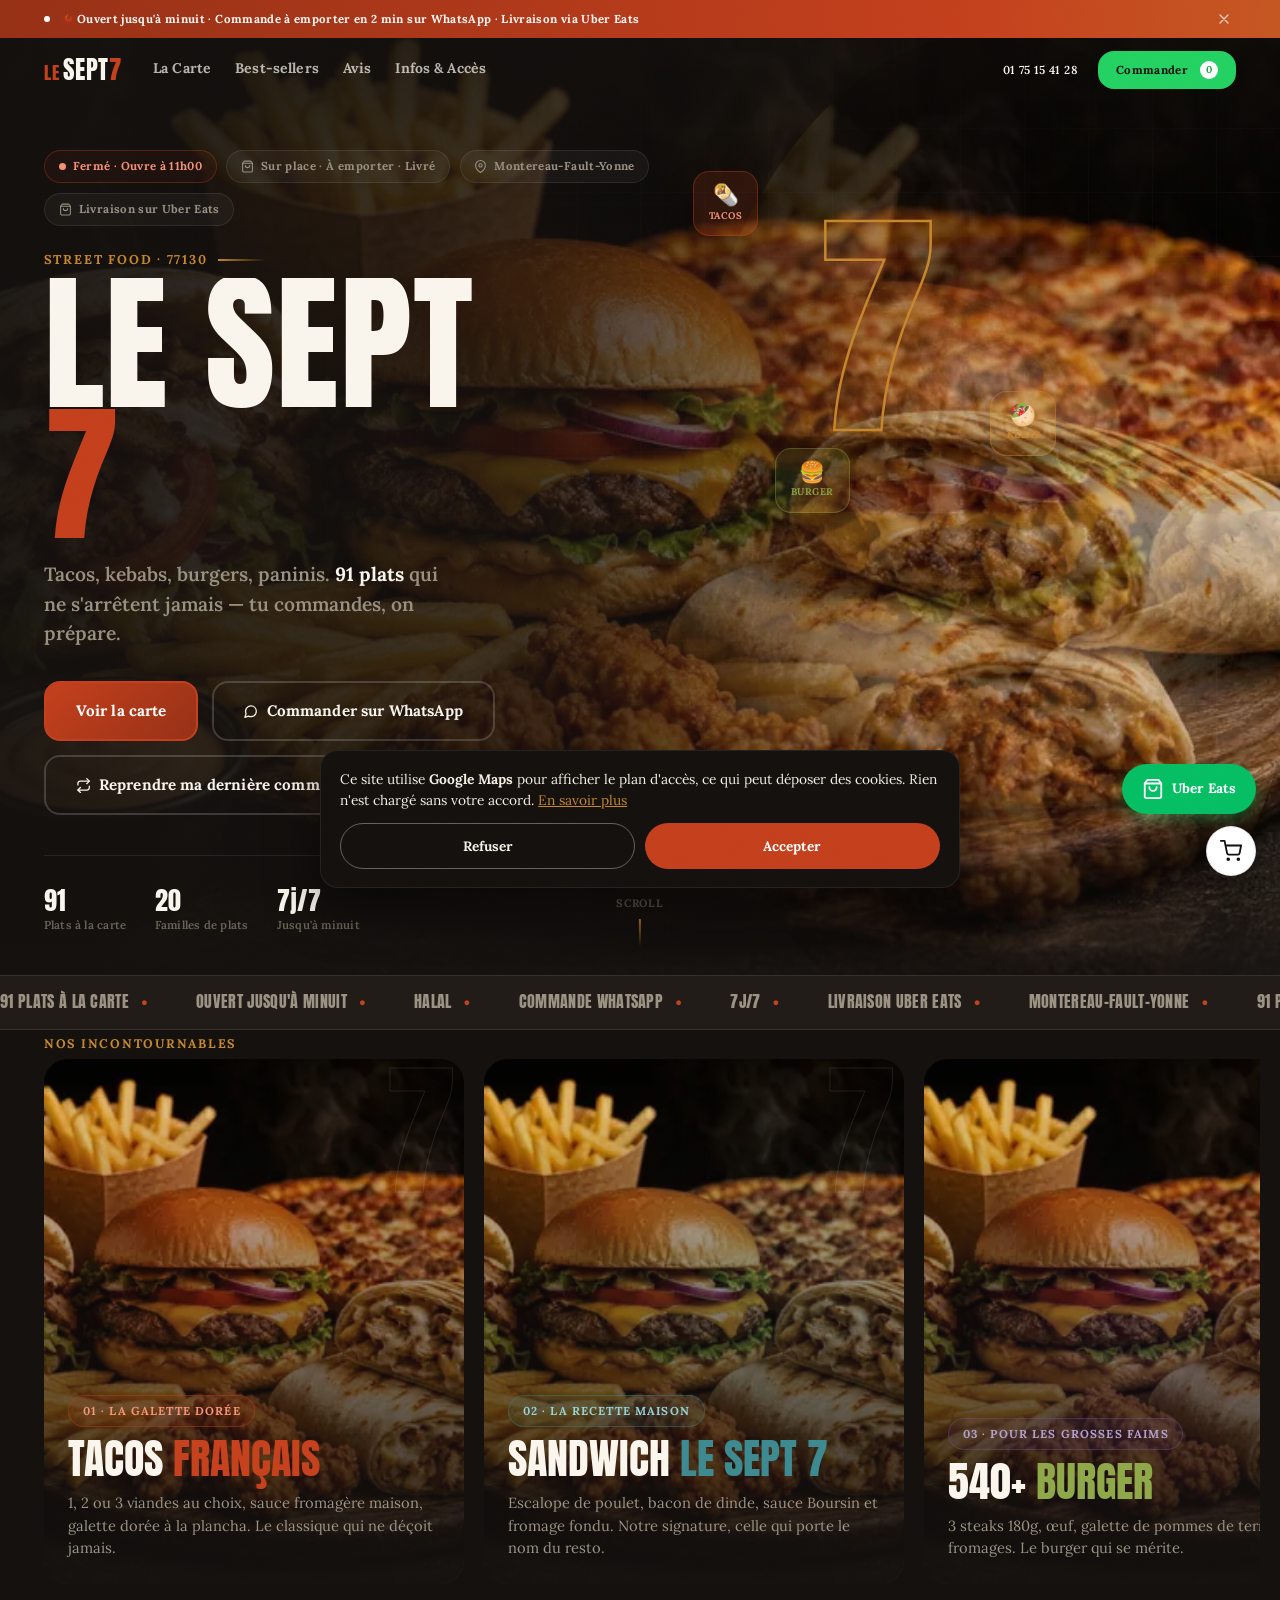
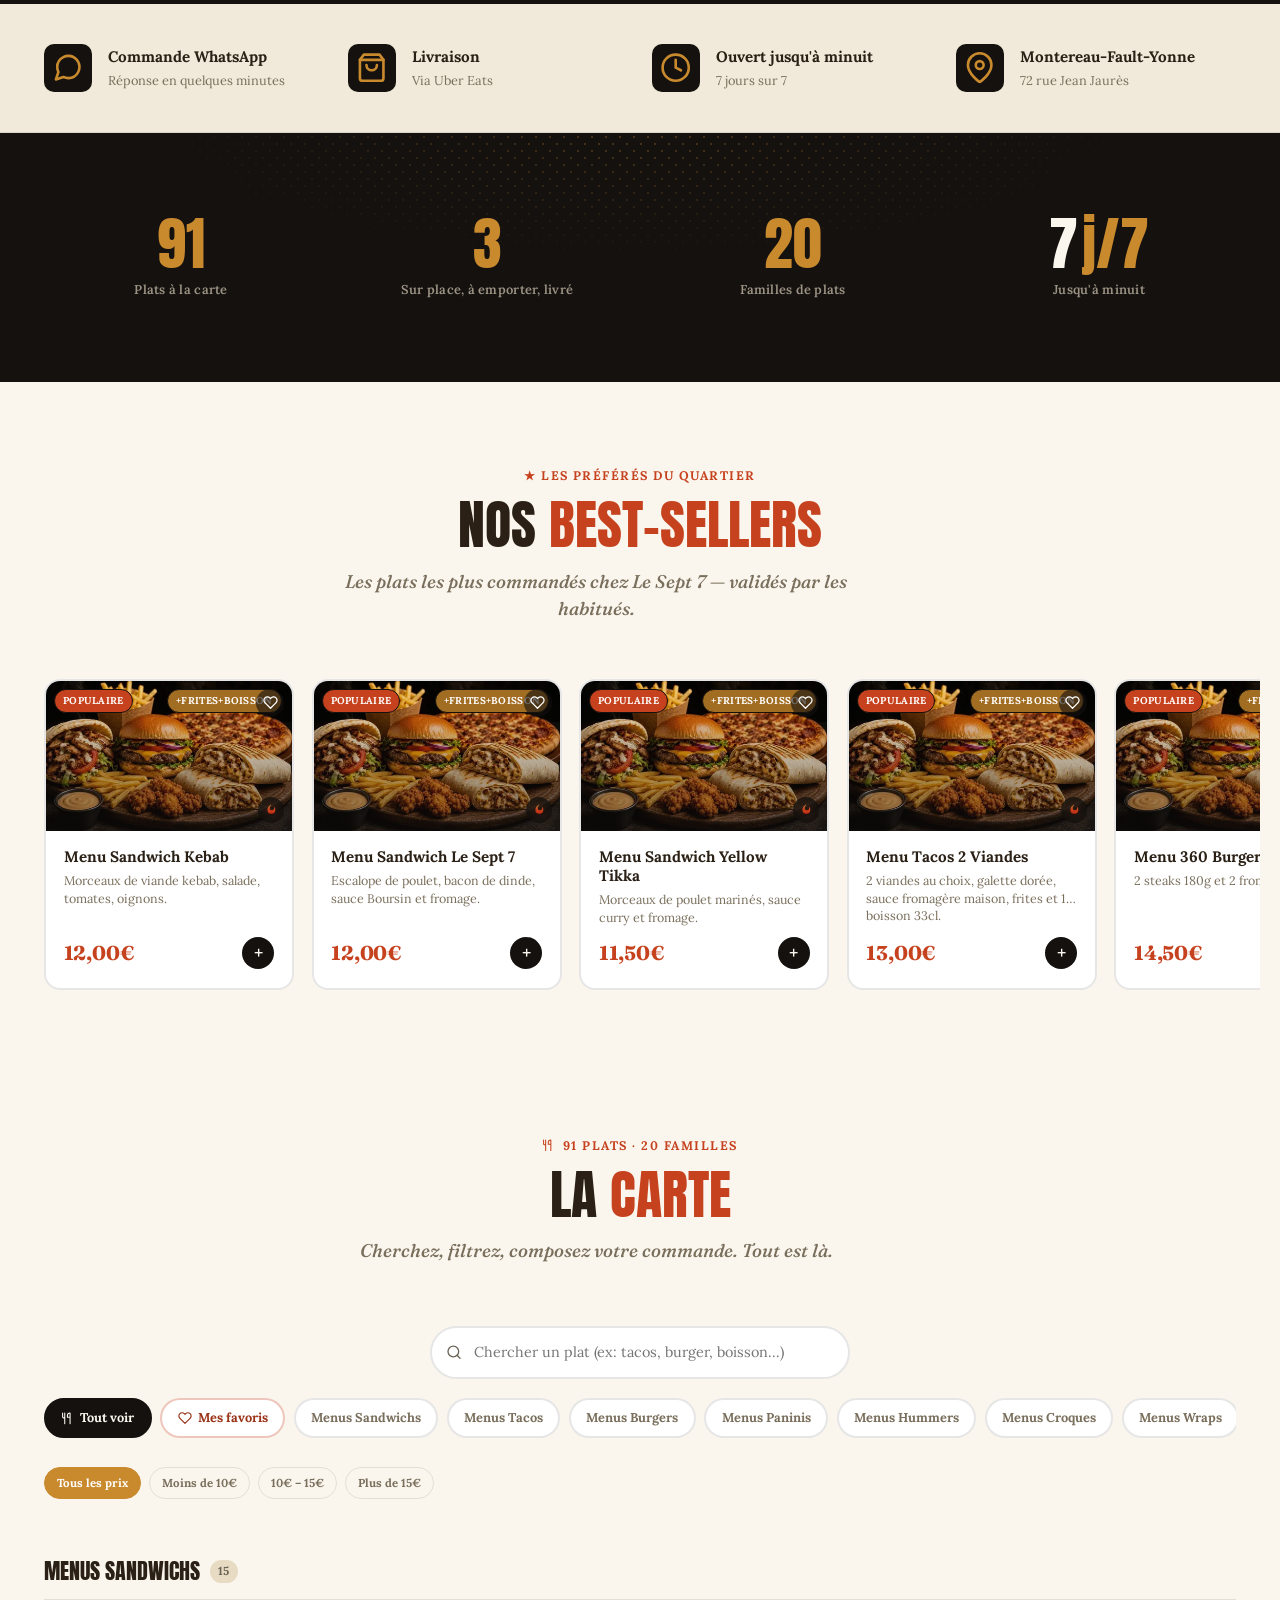
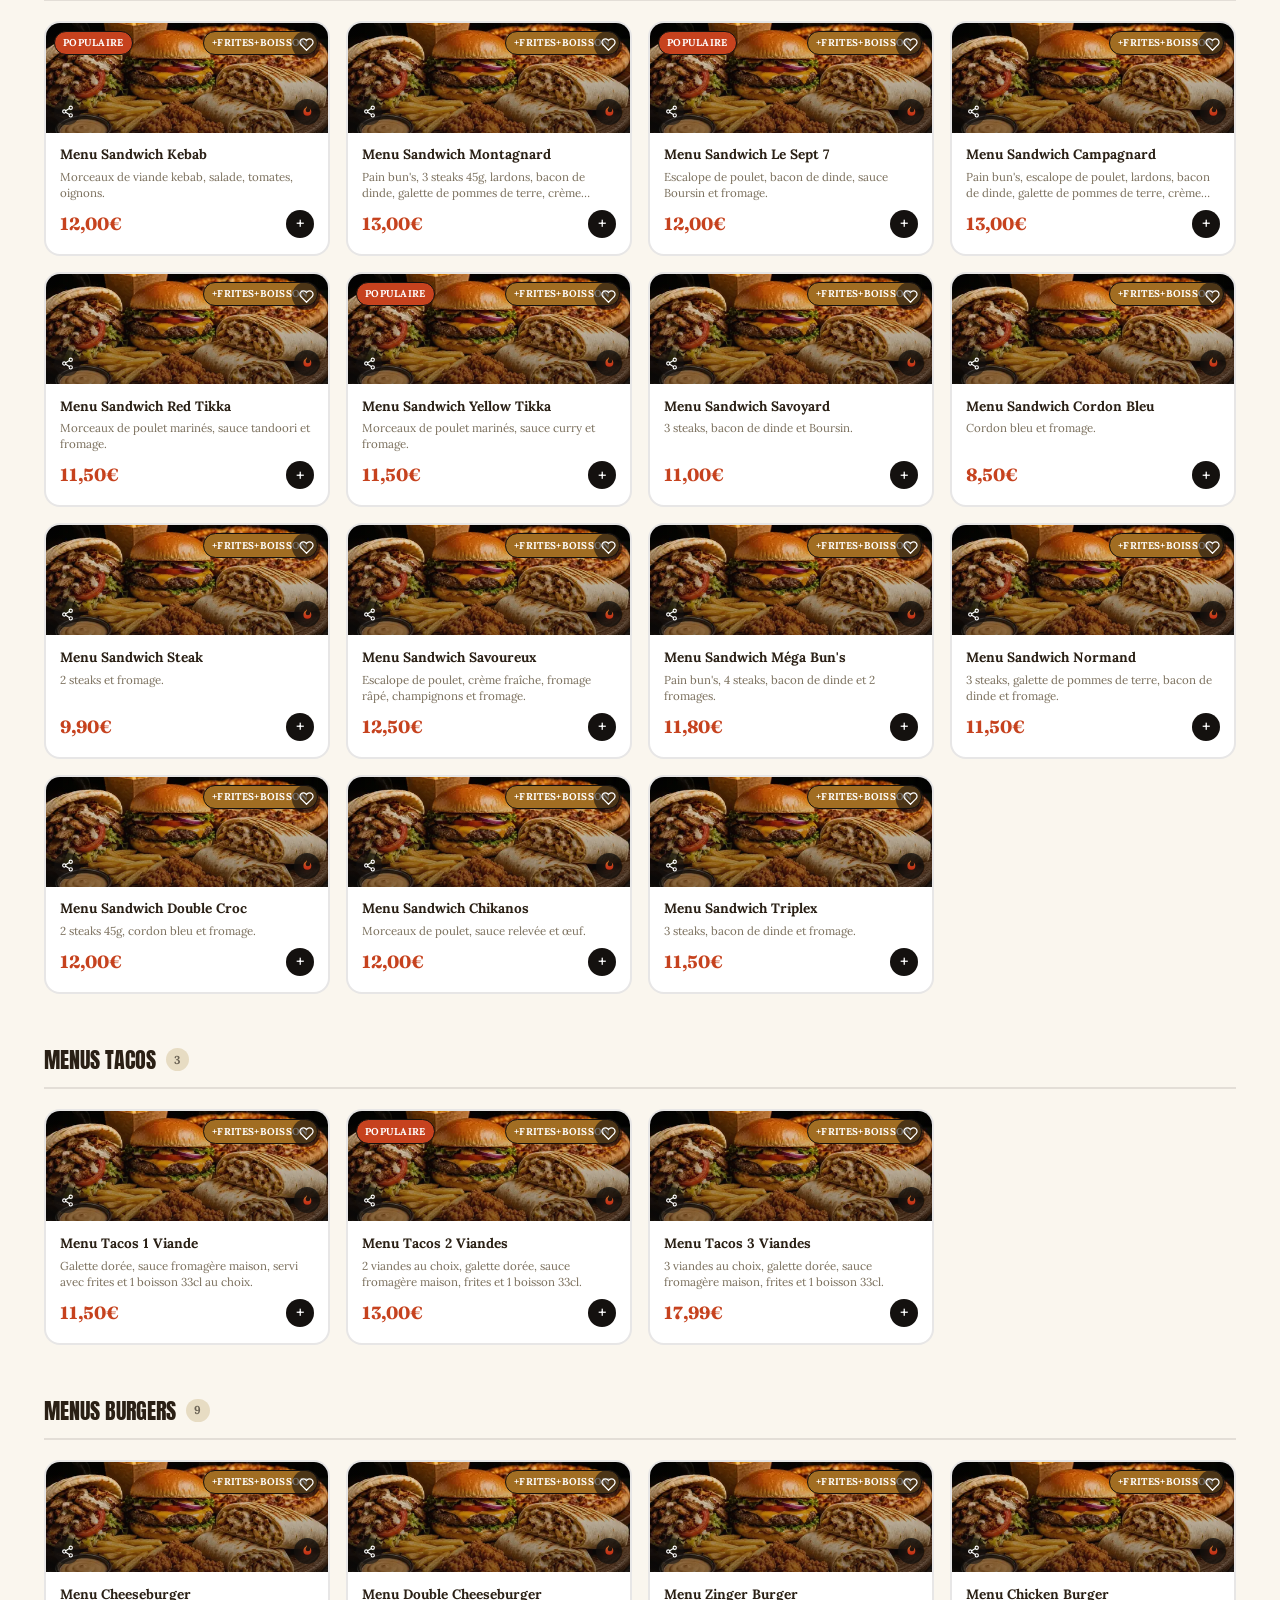
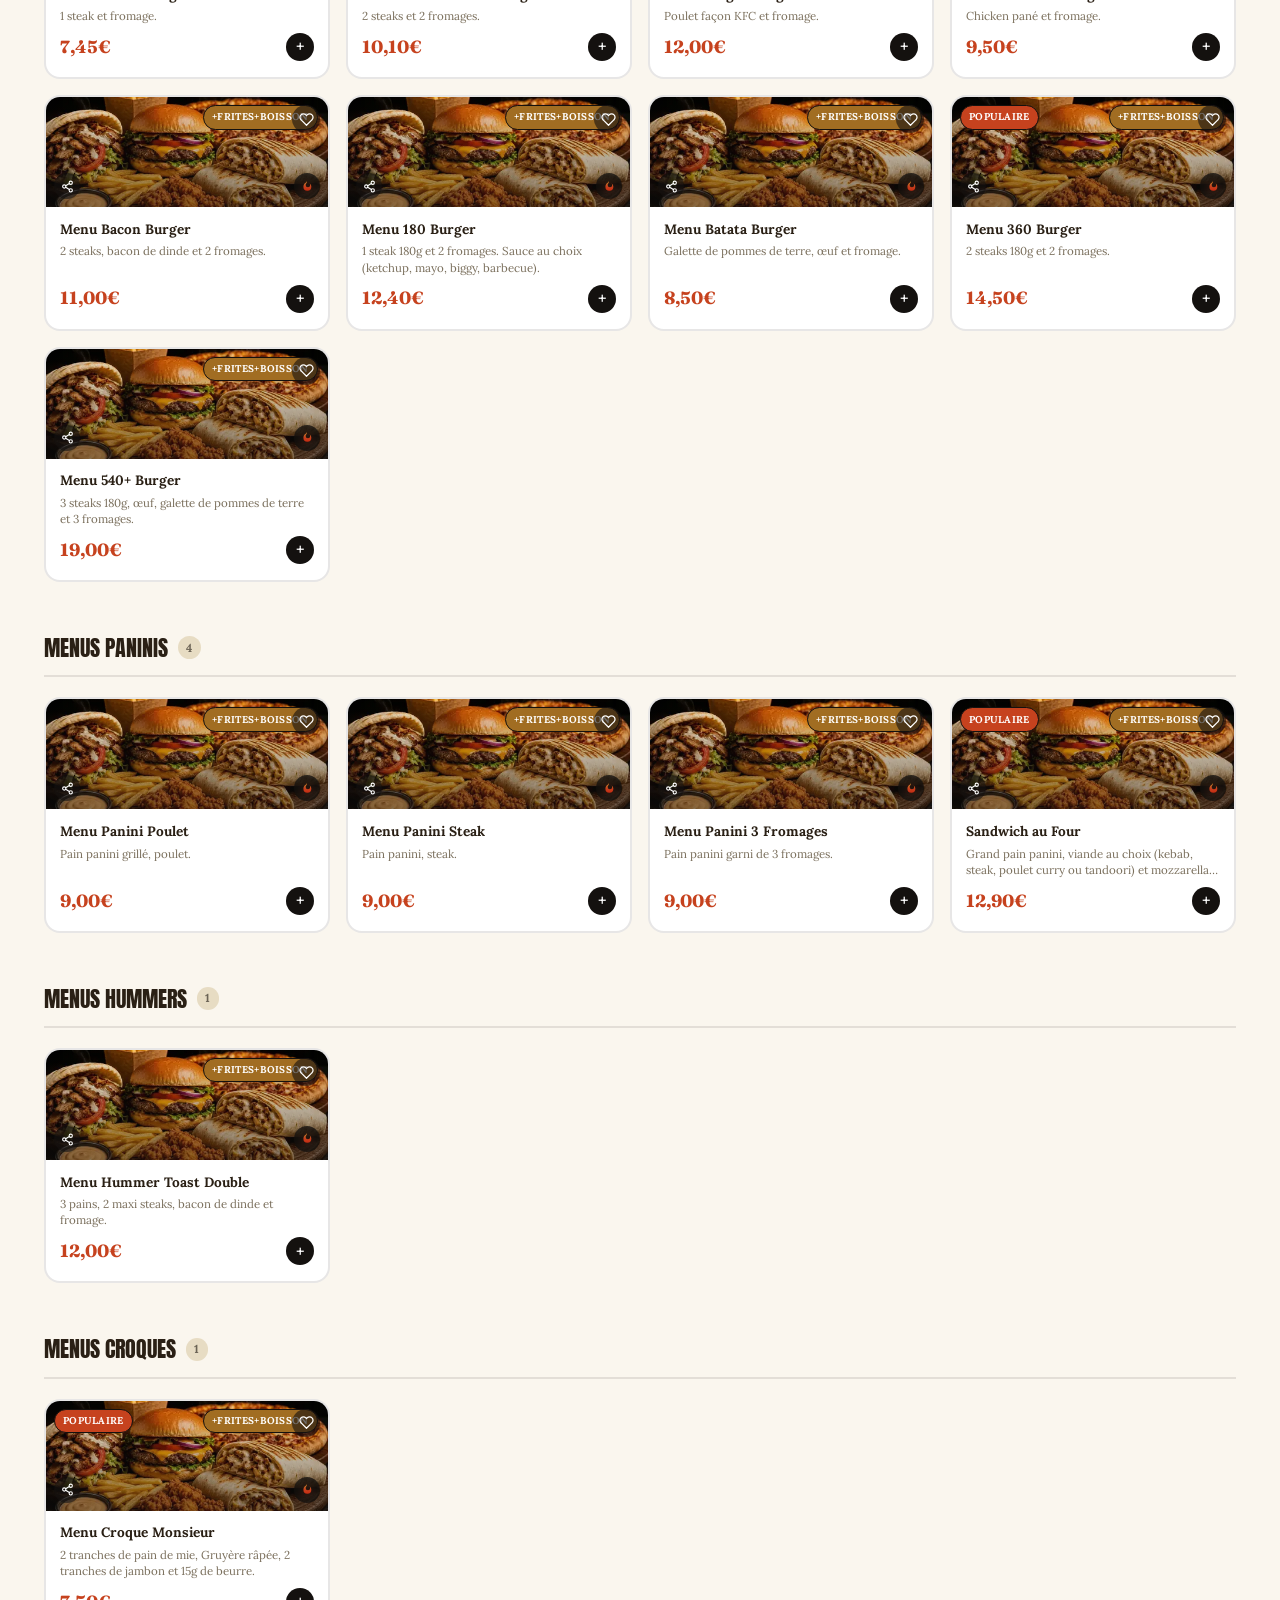
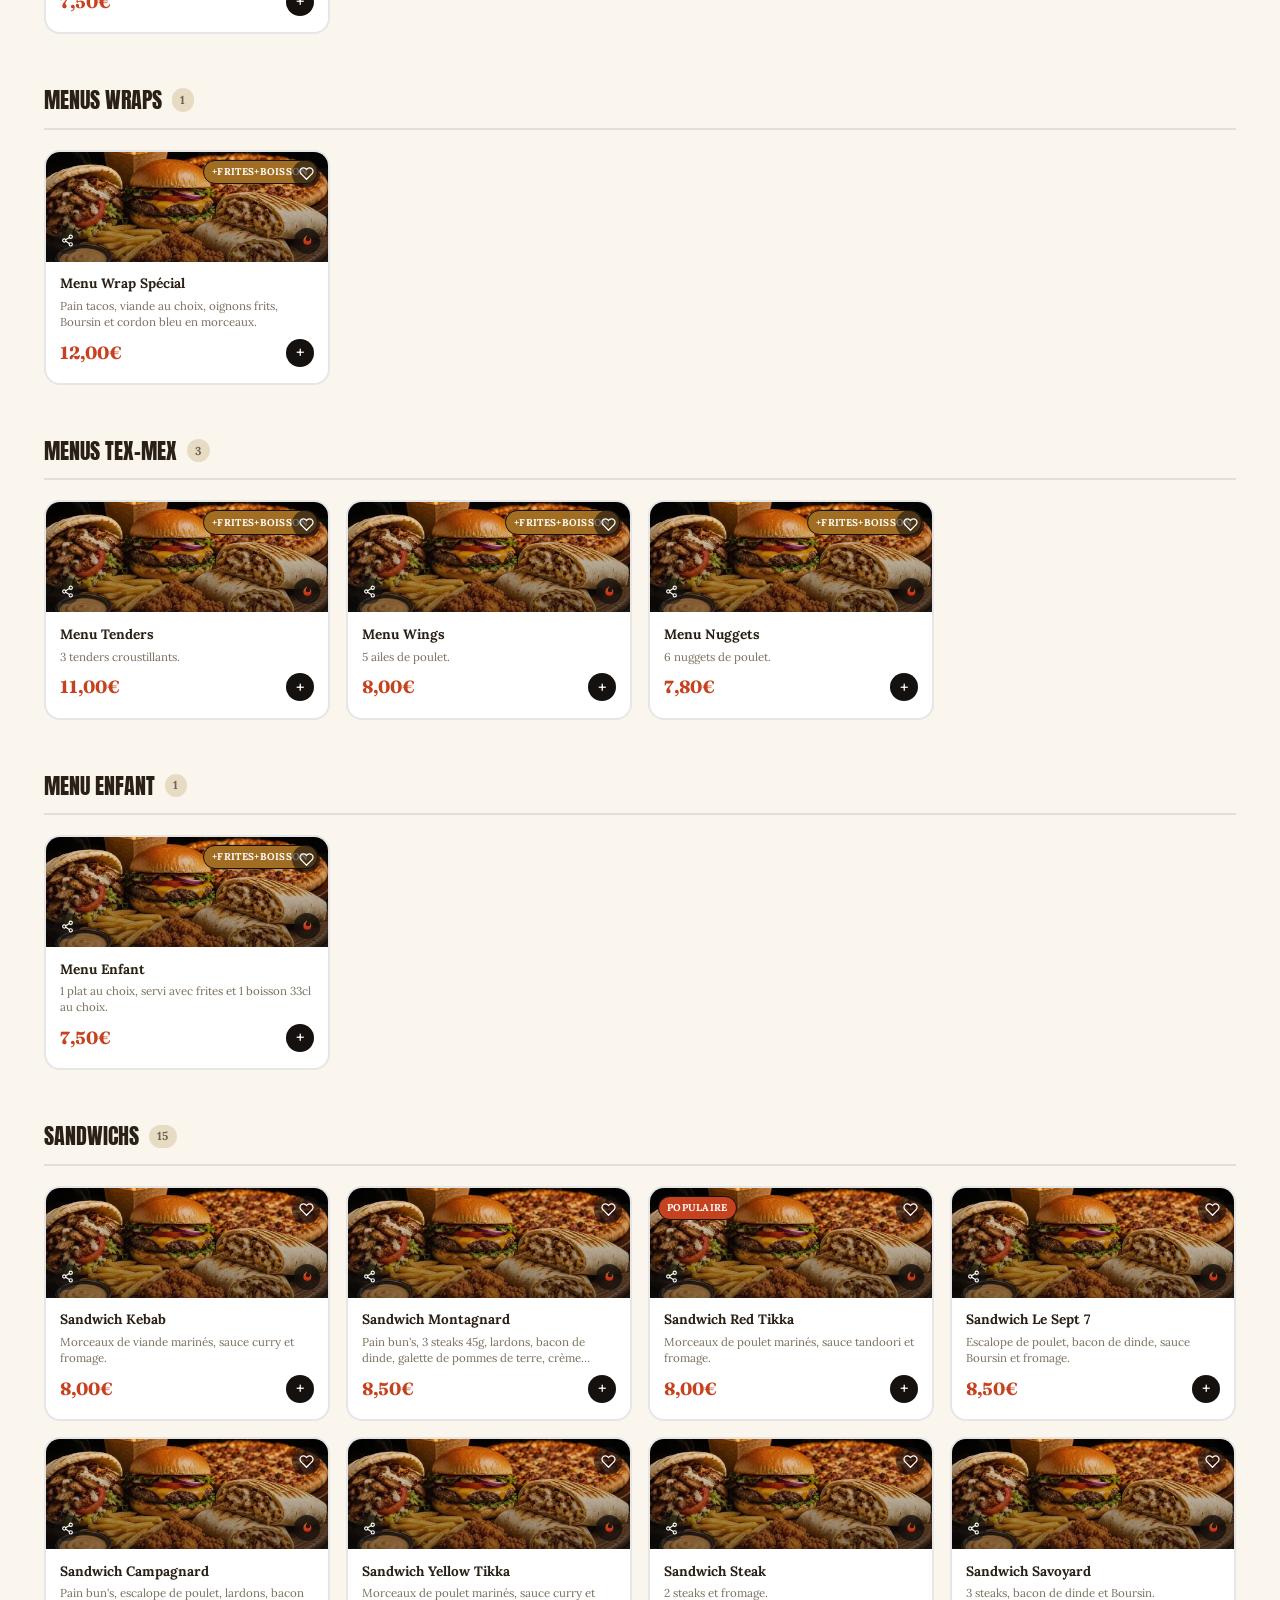
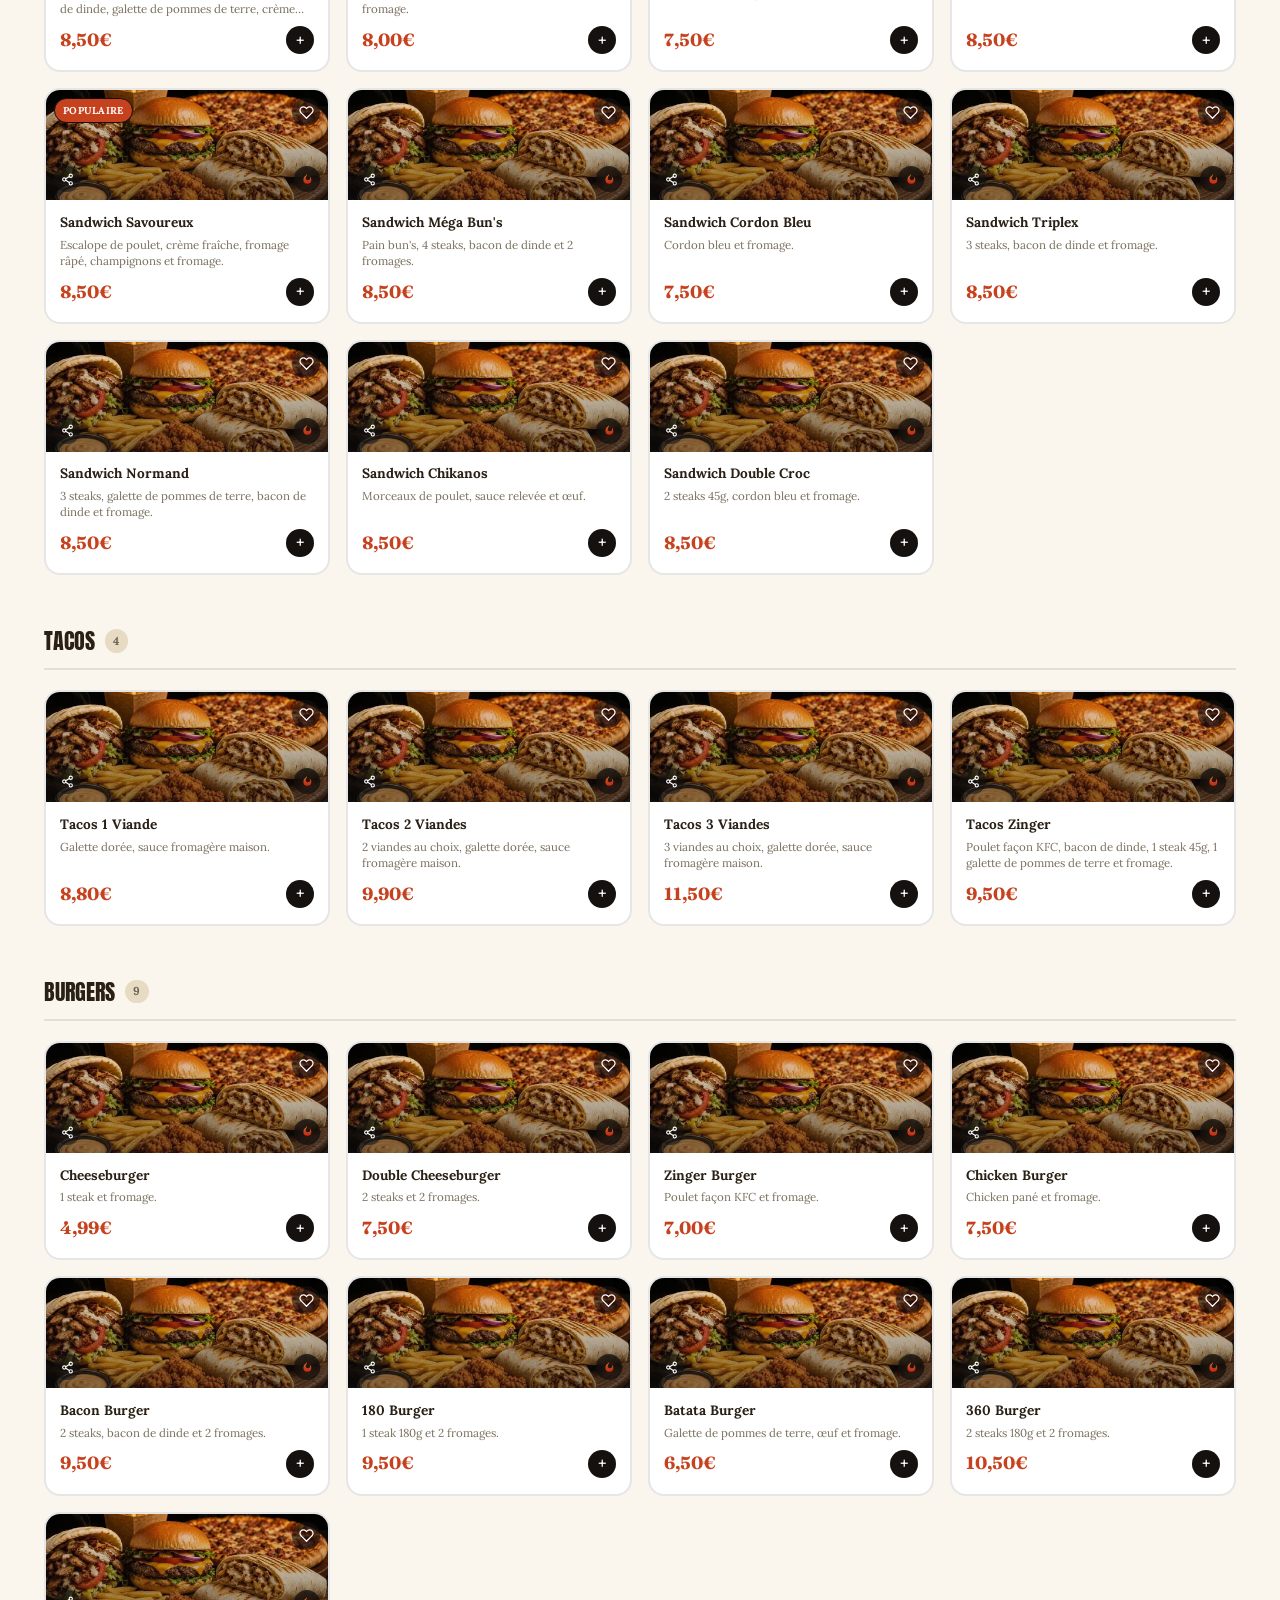
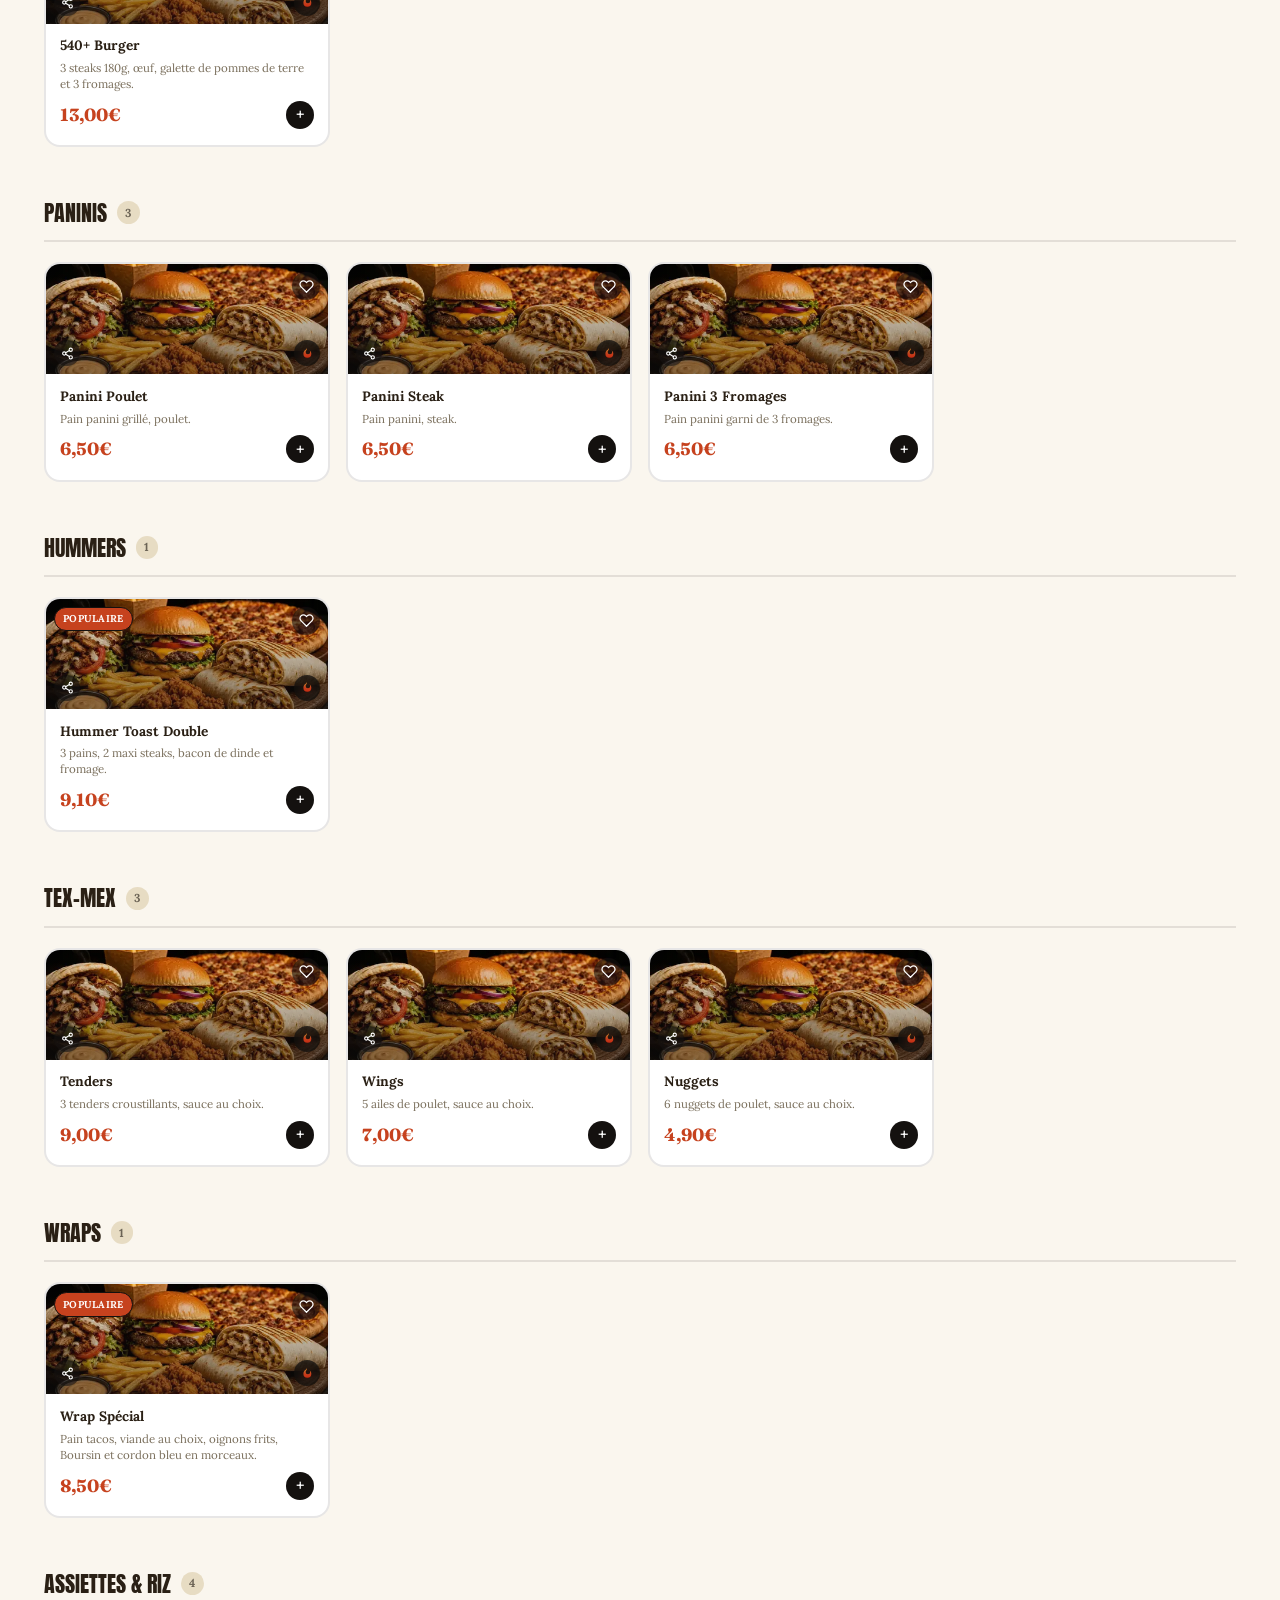
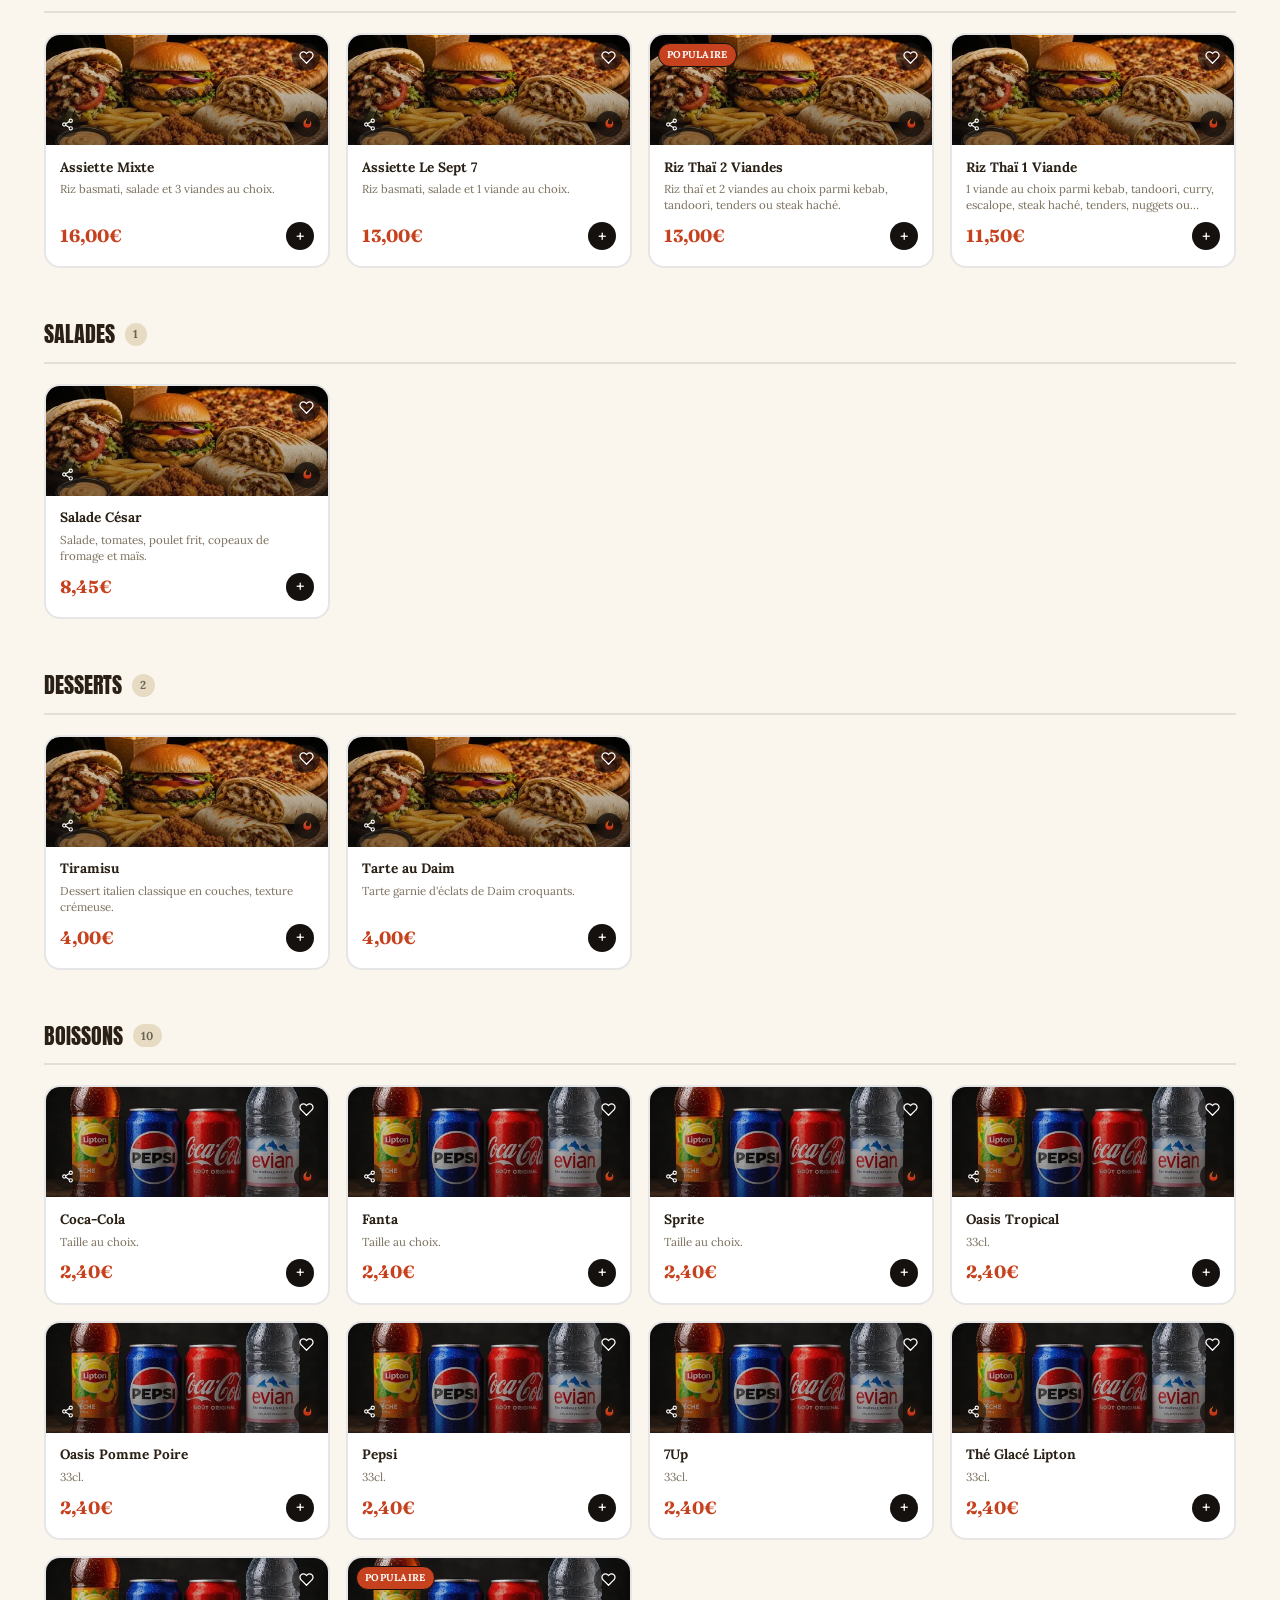
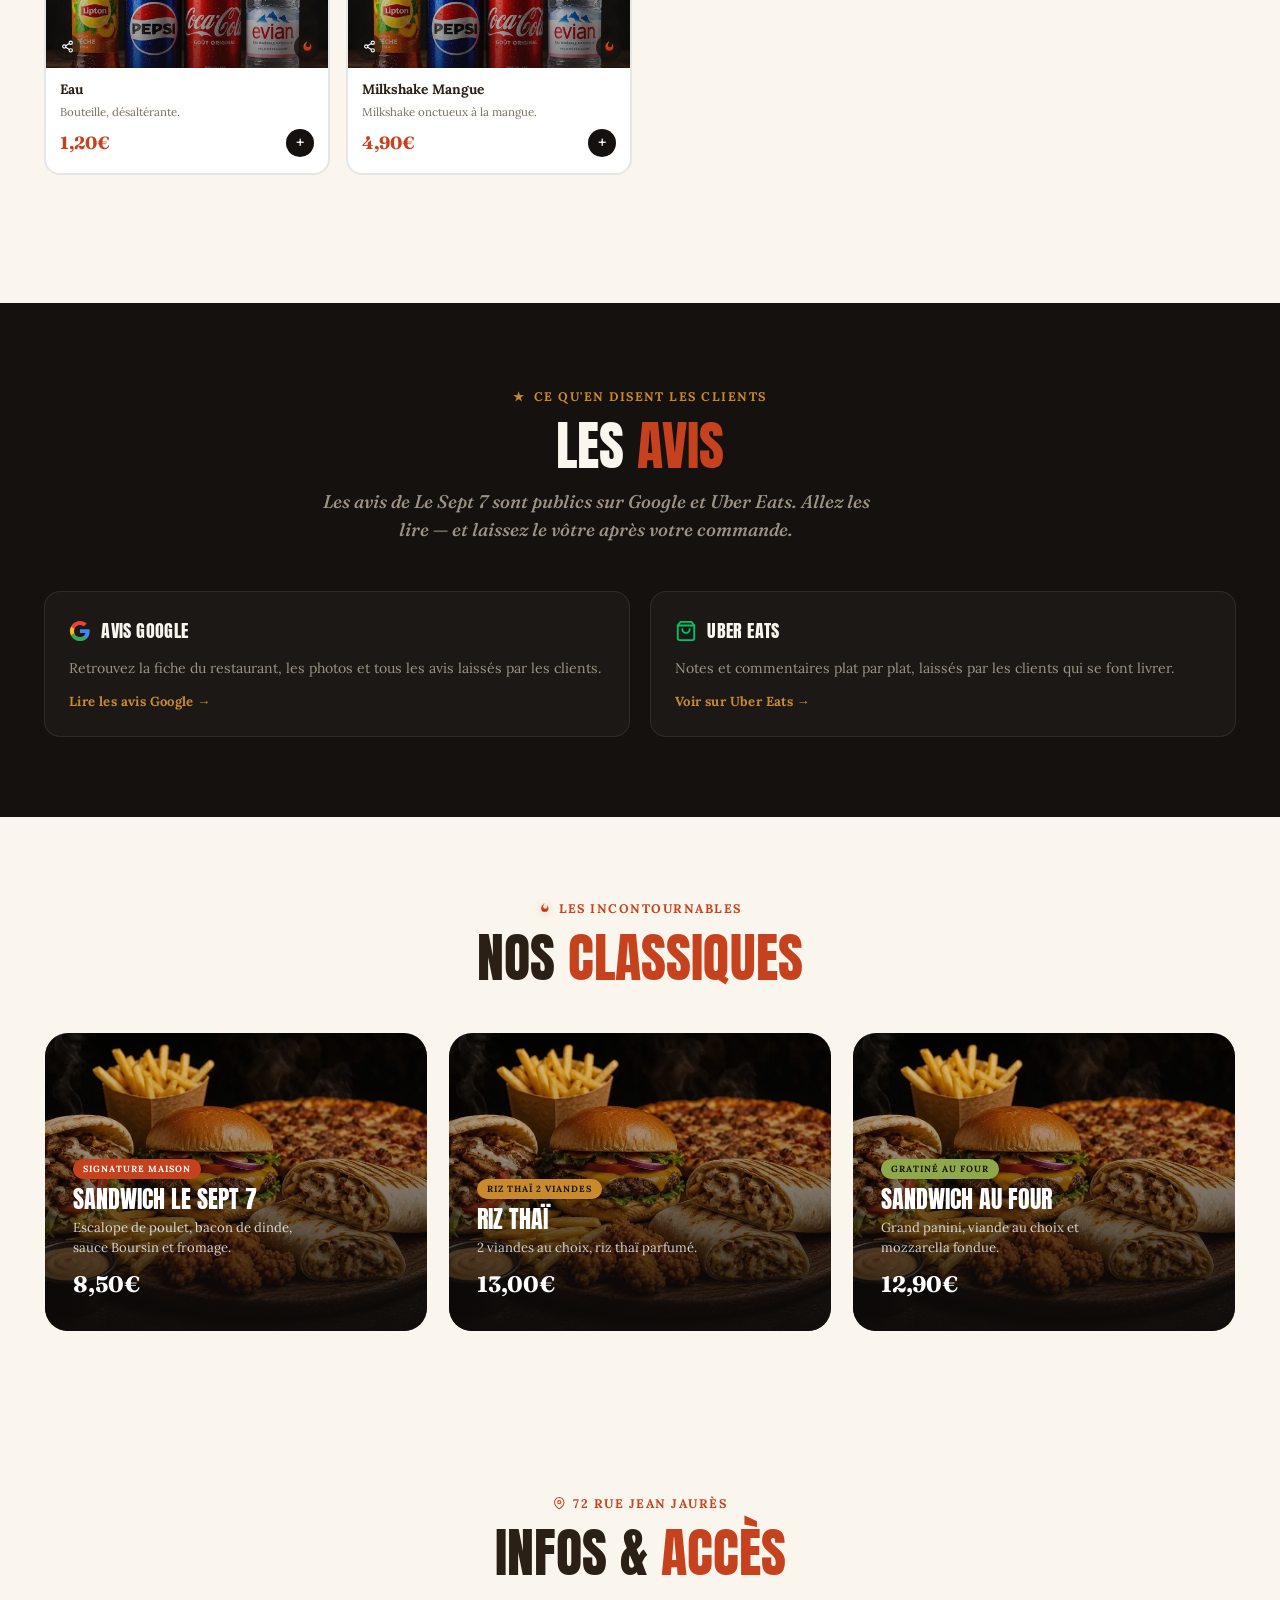
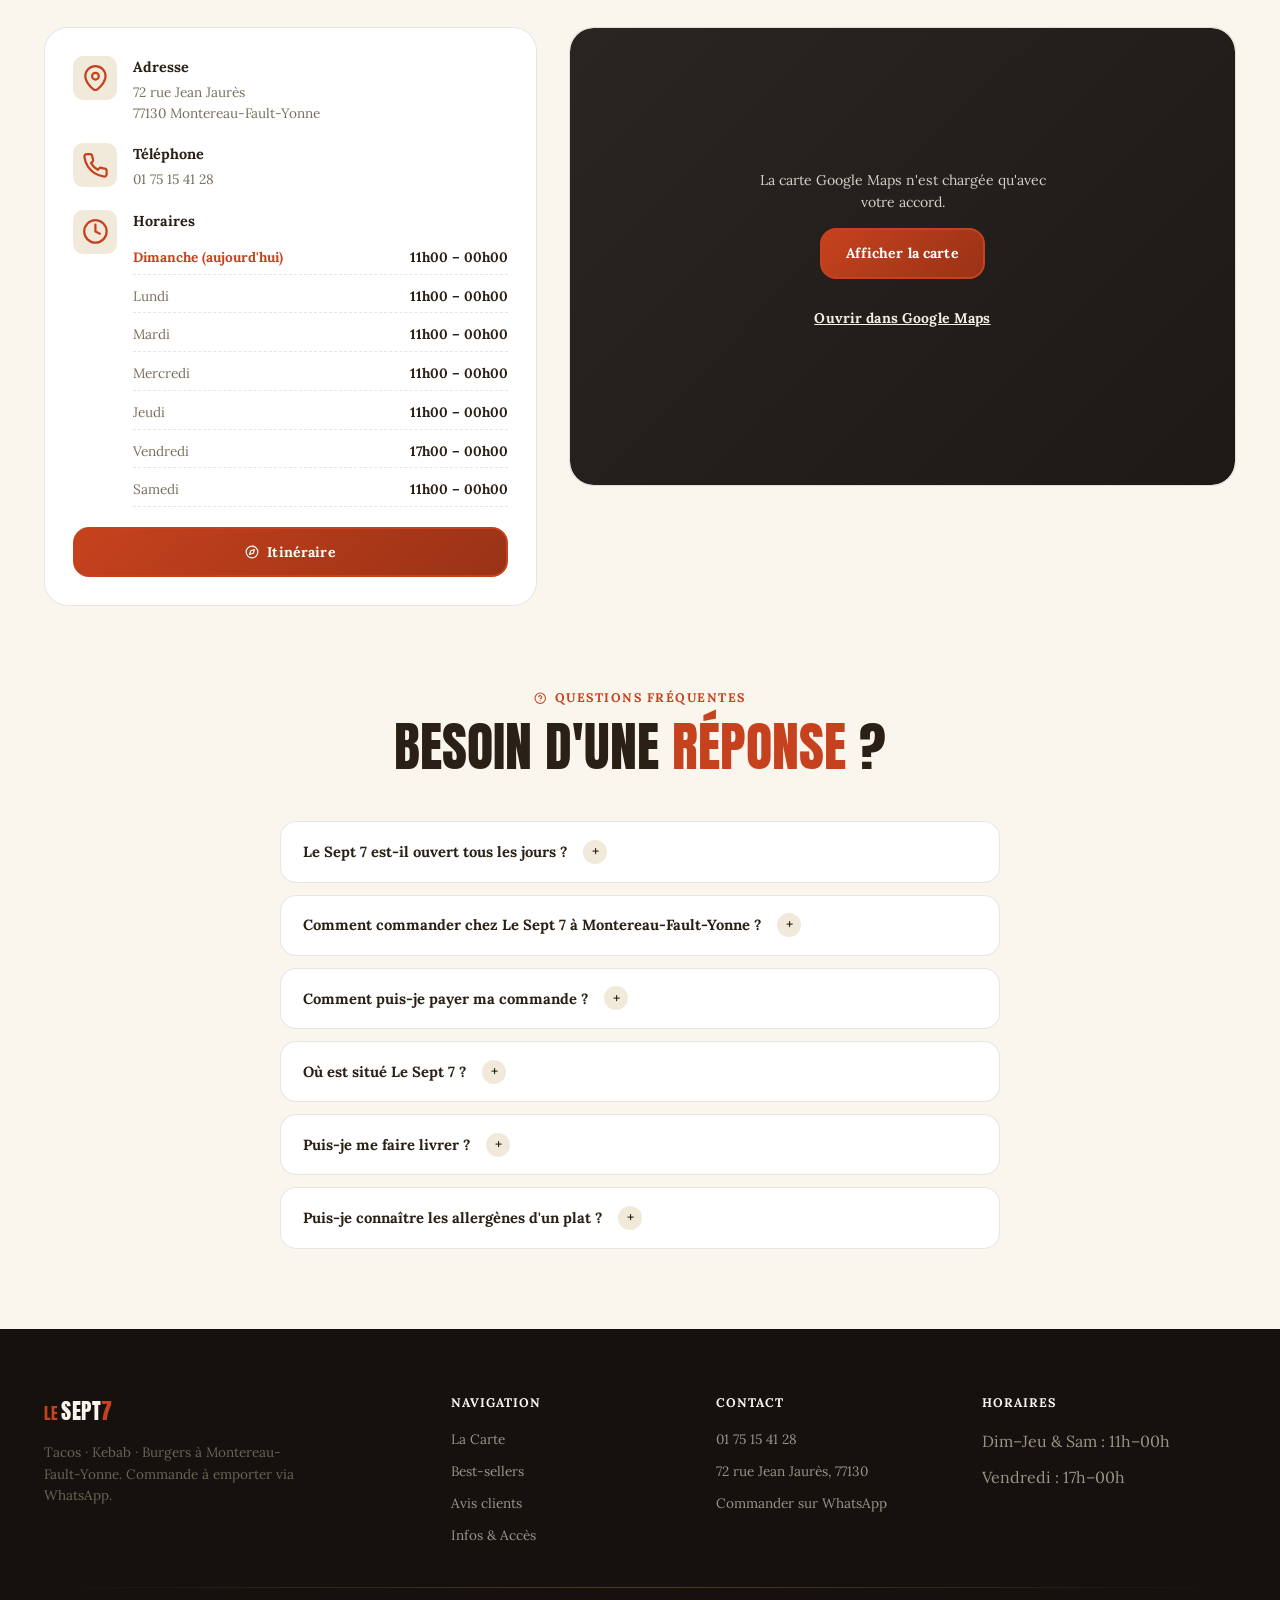
==== commit 868a60c4: "Add files via upload" ====
--- a/index.html
+++ b/index.html
@@ -181,8 +181,8 @@
 /* CART — verre dépoli sombre, cohérent avec l'identité nuit */
 .cart-overlay { position:fixed; top:0;left:0;right:0;bottom:0; background:rgba(10,8,6,.55); backdrop-filter:blur(6px); z-index:1000; opacity:0; pointer-events:none; transition:opacity var(--t); }
 .cart-overlay.visible { opacity:1; pointer-events:all; }
-.cart-panel { position:fixed; top:0; right:0; bottom:0; width:min(var(--cart-w),100vw); background:rgba(20,17,15,.97); backdrop-filter:blur(20px) saturate(140%); border-left:1px solid rgba(201,138,46,.18); box-shadow:-8px 0 32px rgba(0,0,0,.4); z-index:1001; display:flex; flex-direction:column; transform:translateX(100%); transition:transform .48s var(--ease-o); will-change:transform; color:var(--white); }
-.cart-panel.open { transform:translateX(0); }
+.cart-panel { position:fixed; top:0; right:0; bottom:0; width:min(var(--cart-w),100vw); background:rgba(20,17,15,.97); backdrop-filter:blur(20px) saturate(140%); border-left:1px solid rgba(201,138,46,.18); box-shadow:-8px 0 32px rgba(0,0,0,.4); z-index:1001; display:flex; flex-direction:column; transform:translateX(100%); visibility:hidden; transition:transform .48s var(--ease-o), visibility 0s linear .48s; will-change:transform; color:var(--white); }
+.cart-panel.open { transform:translateX(0); visibility:visible; transition:transform .48s var(--ease-o), visibility 0s linear 0s; }
 .cart-panel-header { display:flex; align-items:center; justify-content:space-between; padding:1.25rem 1.5rem; border-bottom:1px solid var(--border); flex-shrink:0; }
 .cart-panel-title { display:flex; align-items:center; gap:.75rem; font-size:1.125rem; font-weight:800; color:var(--white); }
 .cart-close { display:flex; align-items:center; justify-content:center; width:34px; height:34px; border-radius:var(--r-f); border:2px solid var(--border); color:var(--muted); transition:all var(--tf); }
@@ -521,8 +521,8 @@
 /* CONFIGURATOR — bottom sheet */
 .cfg-overlay { position:fixed; top:0;left:0;right:0;bottom:0; background:rgba(10,8,6,.6); backdrop-filter:blur(6px); z-index:1100; opacity:0; pointer-events:none; transition:opacity var(--t); }
 .cfg-overlay.visible { opacity:1; pointer-events:all; }
-.cfg-sheet { position:fixed; left:0; right:0; bottom:0; max-height:88vh; background:var(--paper); border-radius:24px 24px 0 0; z-index:1101; transform:translateY(100%); transition:transform .42s var(--ease-o); display:flex; flex-direction:column; box-shadow:0 -12px 40px rgba(0,0,0,.25); }
-.cfg-sheet.open { transform:translateY(0); }
+.cfg-sheet { position:fixed; left:0; right:0; bottom:0; max-height:88vh; background:var(--paper); border-radius:24px 24px 0 0; z-index:1101; transform:translateY(100%); visibility:hidden; transition:transform .42s var(--ease-o), visibility 0s linear .42s; display:flex; flex-direction:column; box-shadow:0 -12px 40px rgba(0,0,0,.25); }
+.cfg-sheet.open { transform:translateY(0); visibility:visible; transition:transform .42s var(--ease-o), visibility 0s linear 0s; }
 .cfg-handle { width:40px; height:4px; background:var(--border-lt-h); border-radius:2px; margin:.75rem auto .25rem; flex-shrink:0; }
 .cfg-header { display:flex; align-items:center; gap:1rem; padding:1rem 1.4rem 1.1rem; border-bottom:1px solid var(--border-lt); flex-shrink:0; }
 .cfg-header-emoji { width:52px; height:52px; border-radius:var(--r-md); background:var(--paper-2); display:flex; align-items:center; justify-content:center; font-size:1.7rem; flex-shrink:0; }
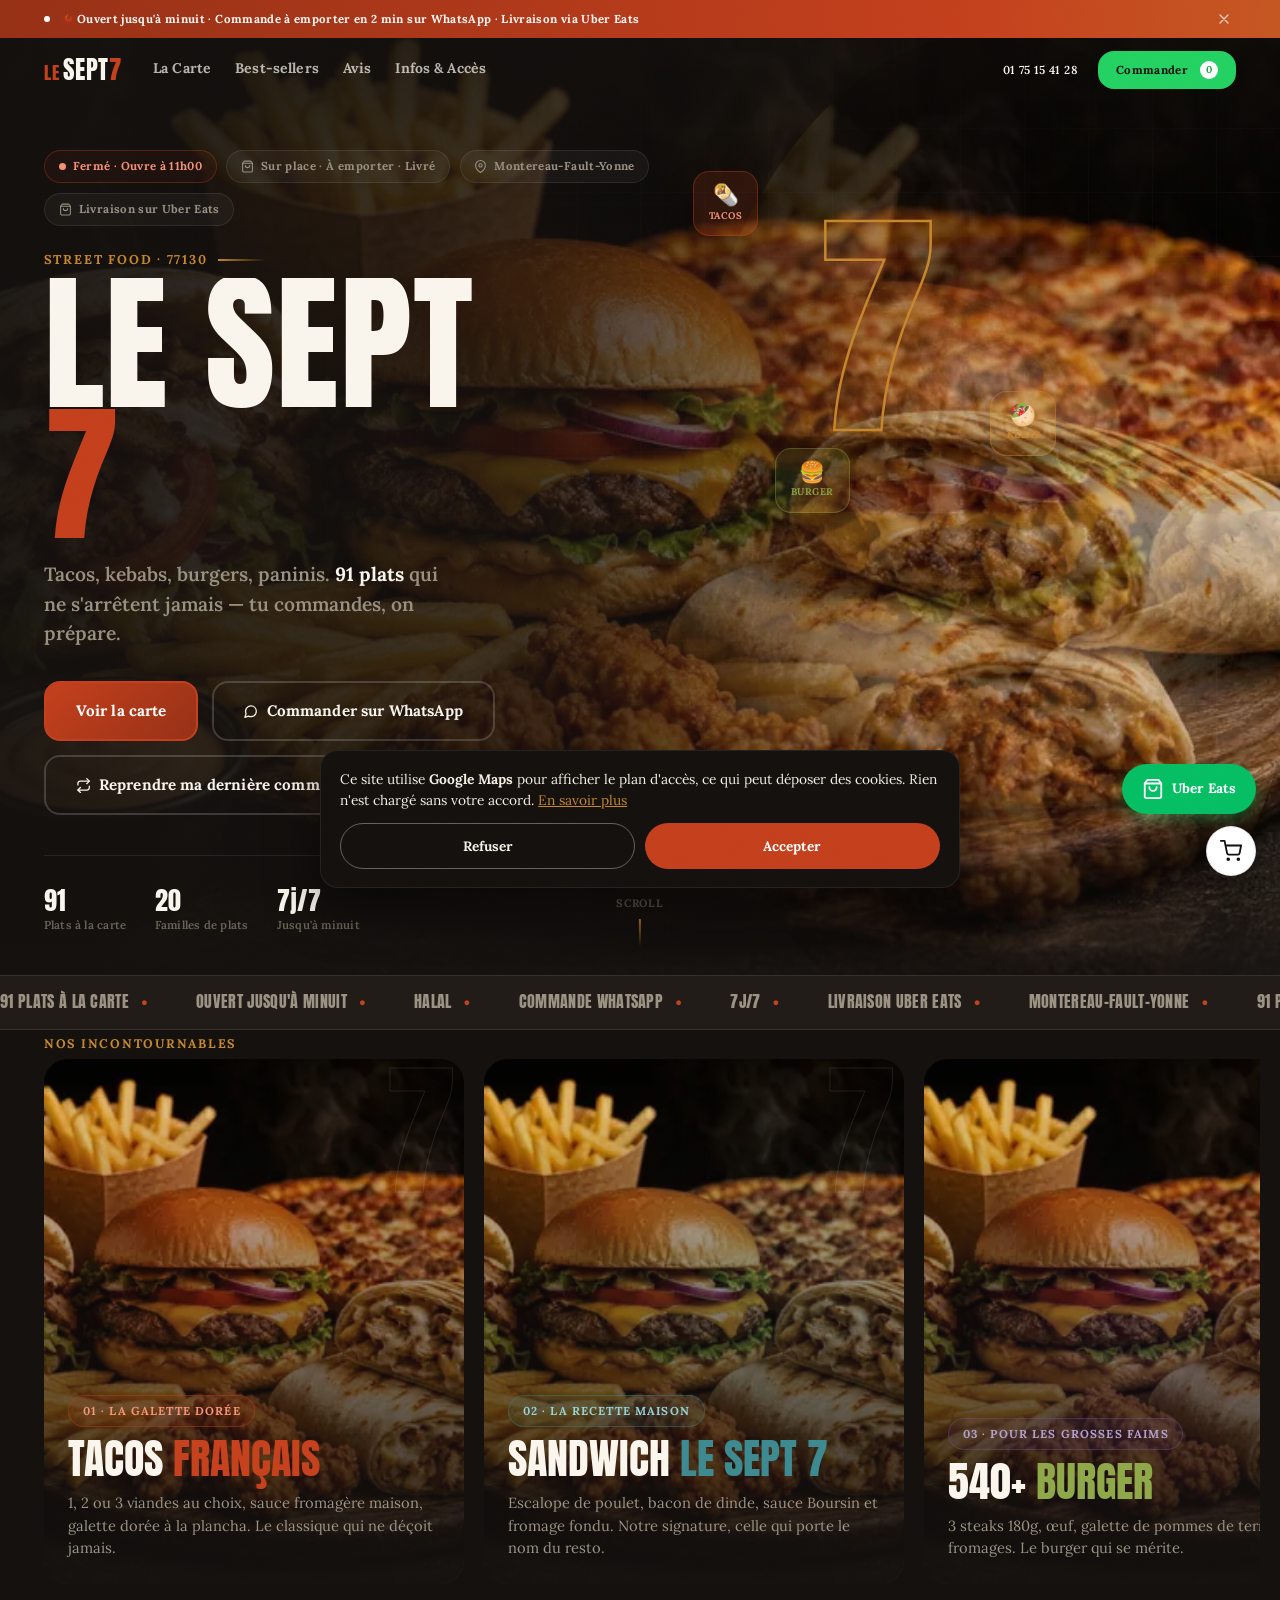
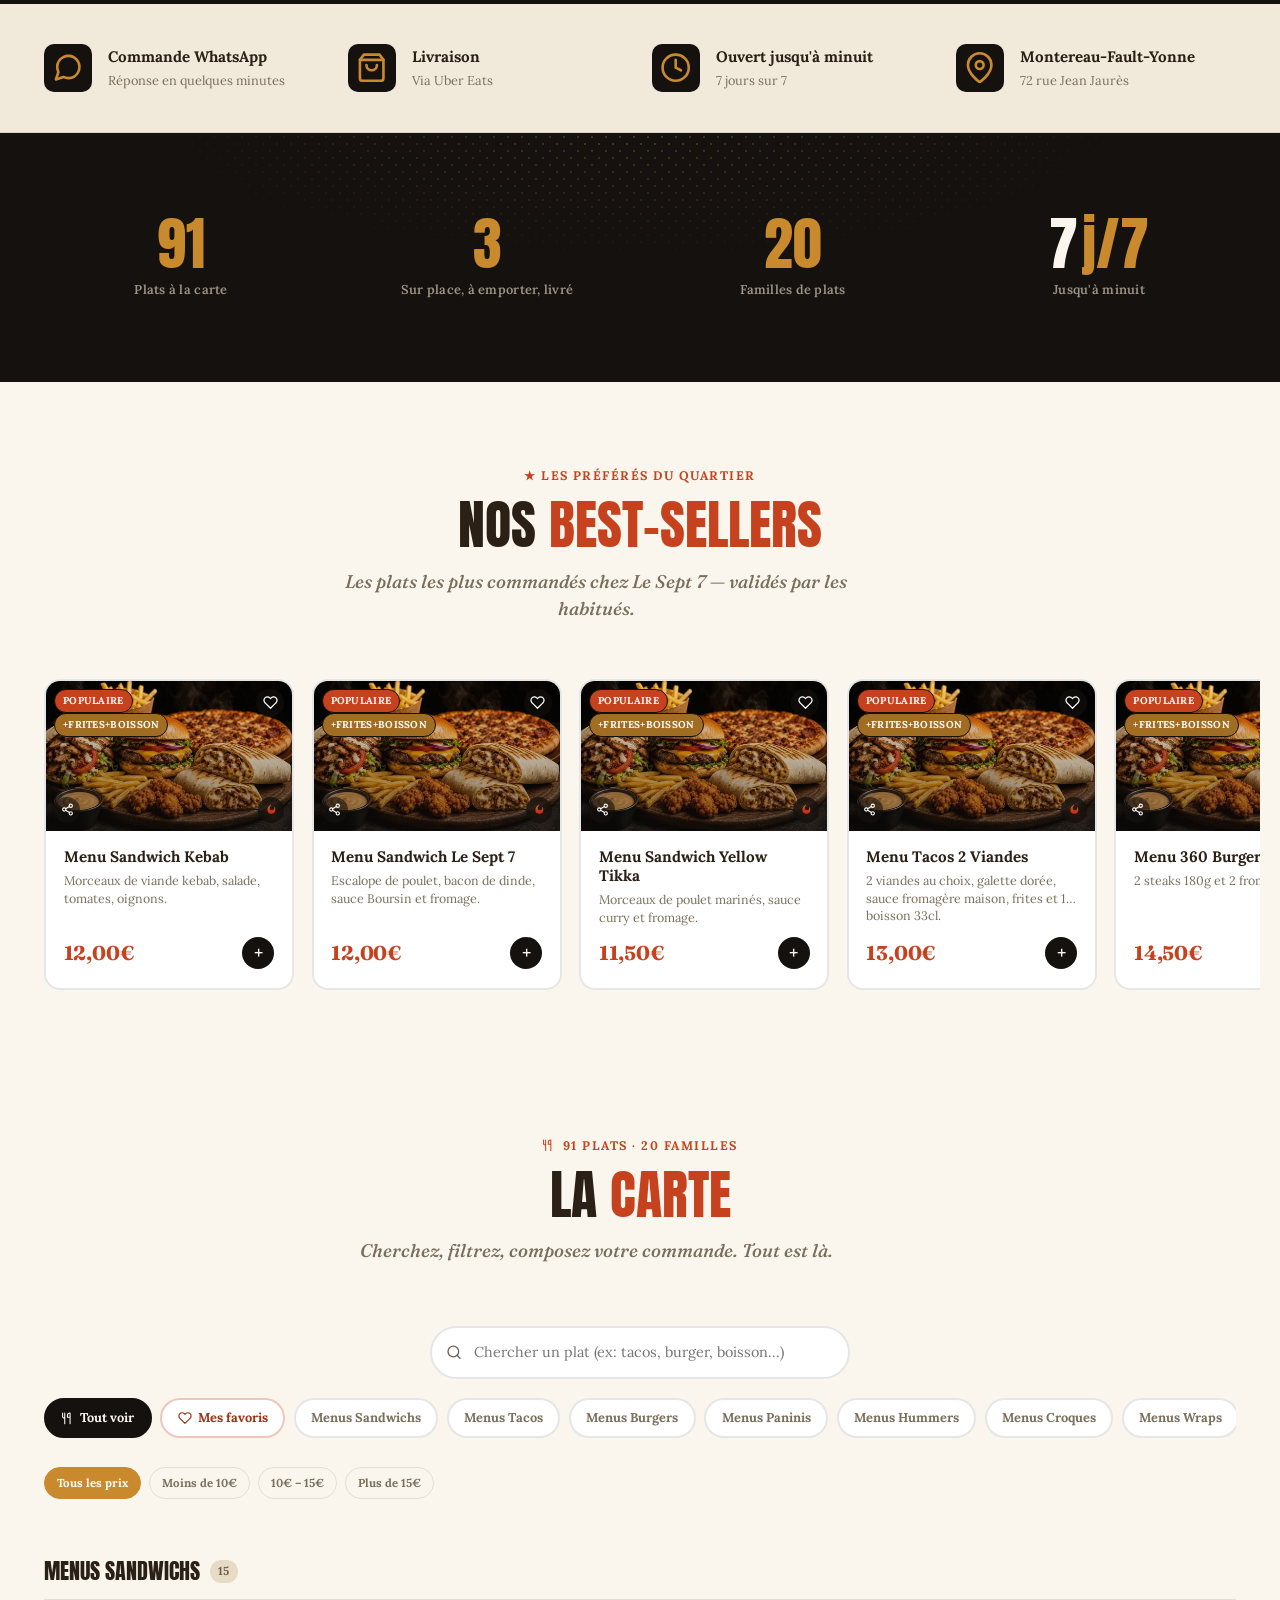
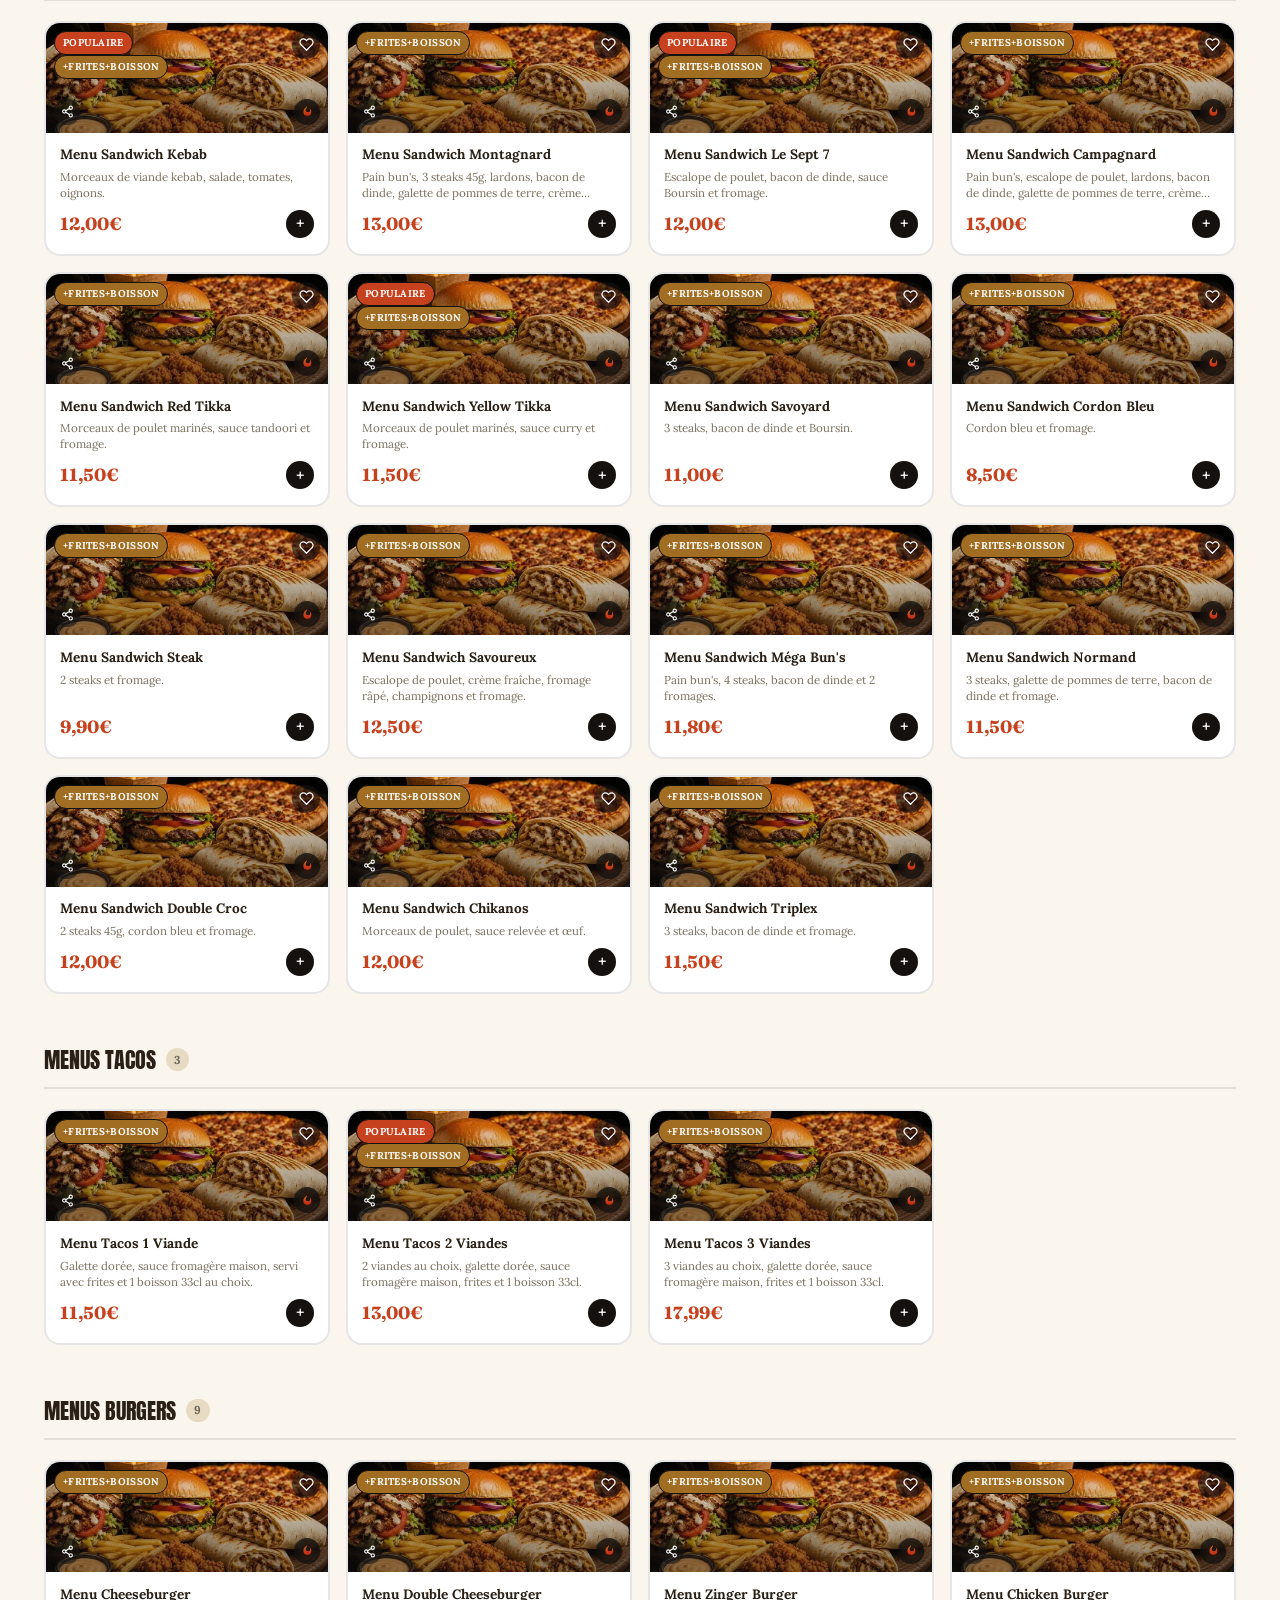
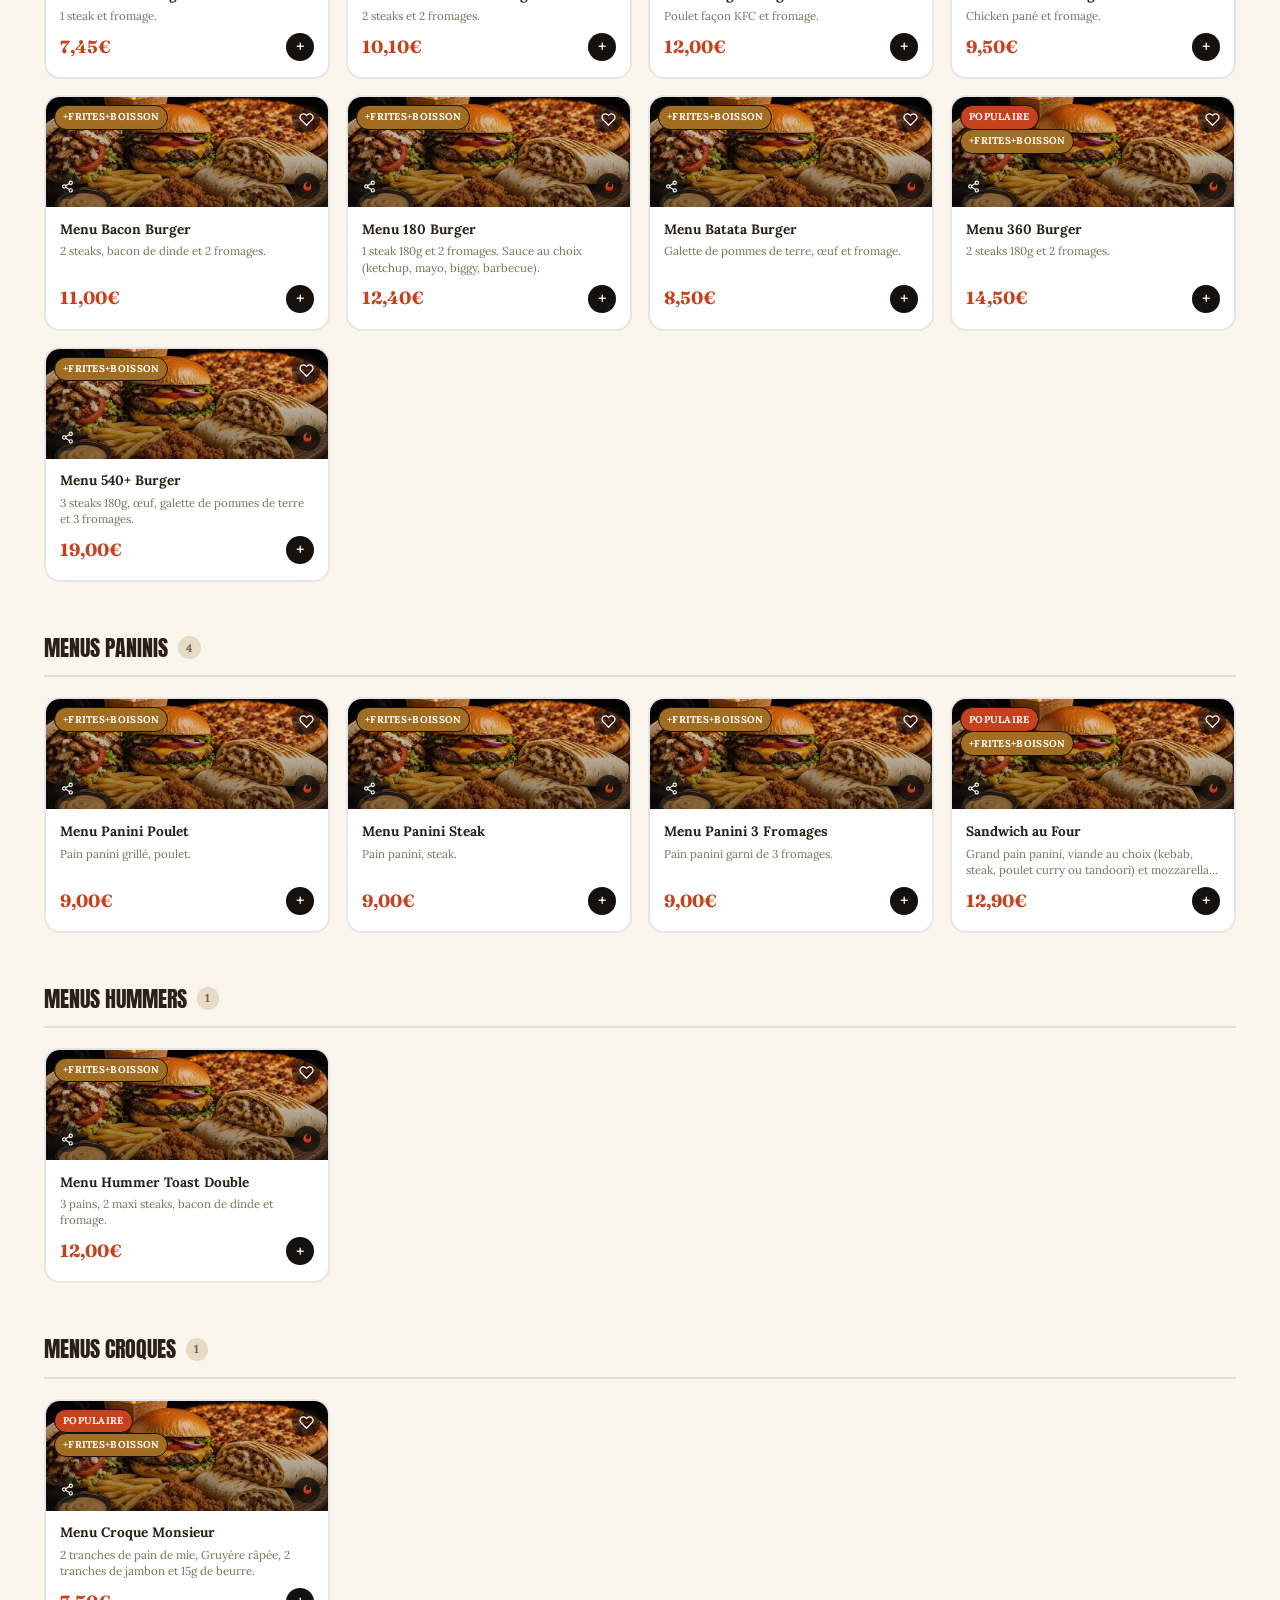
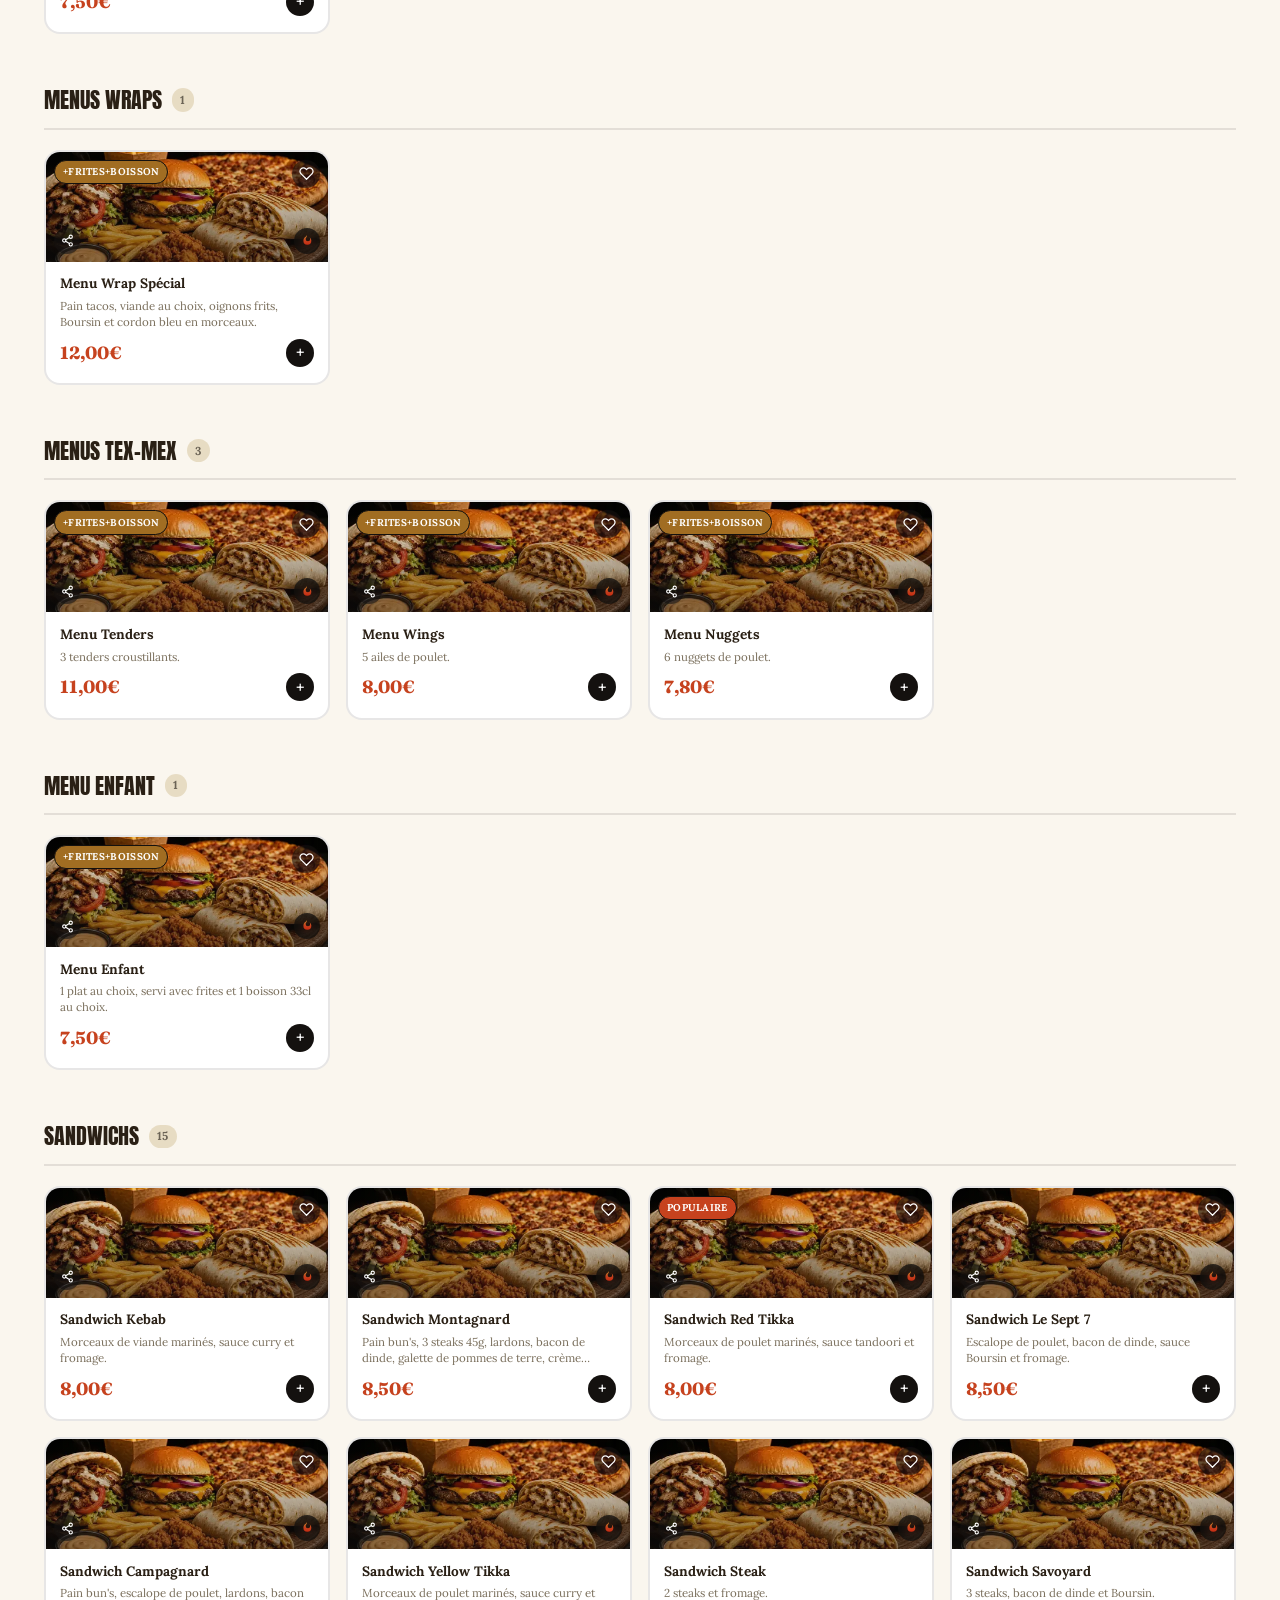
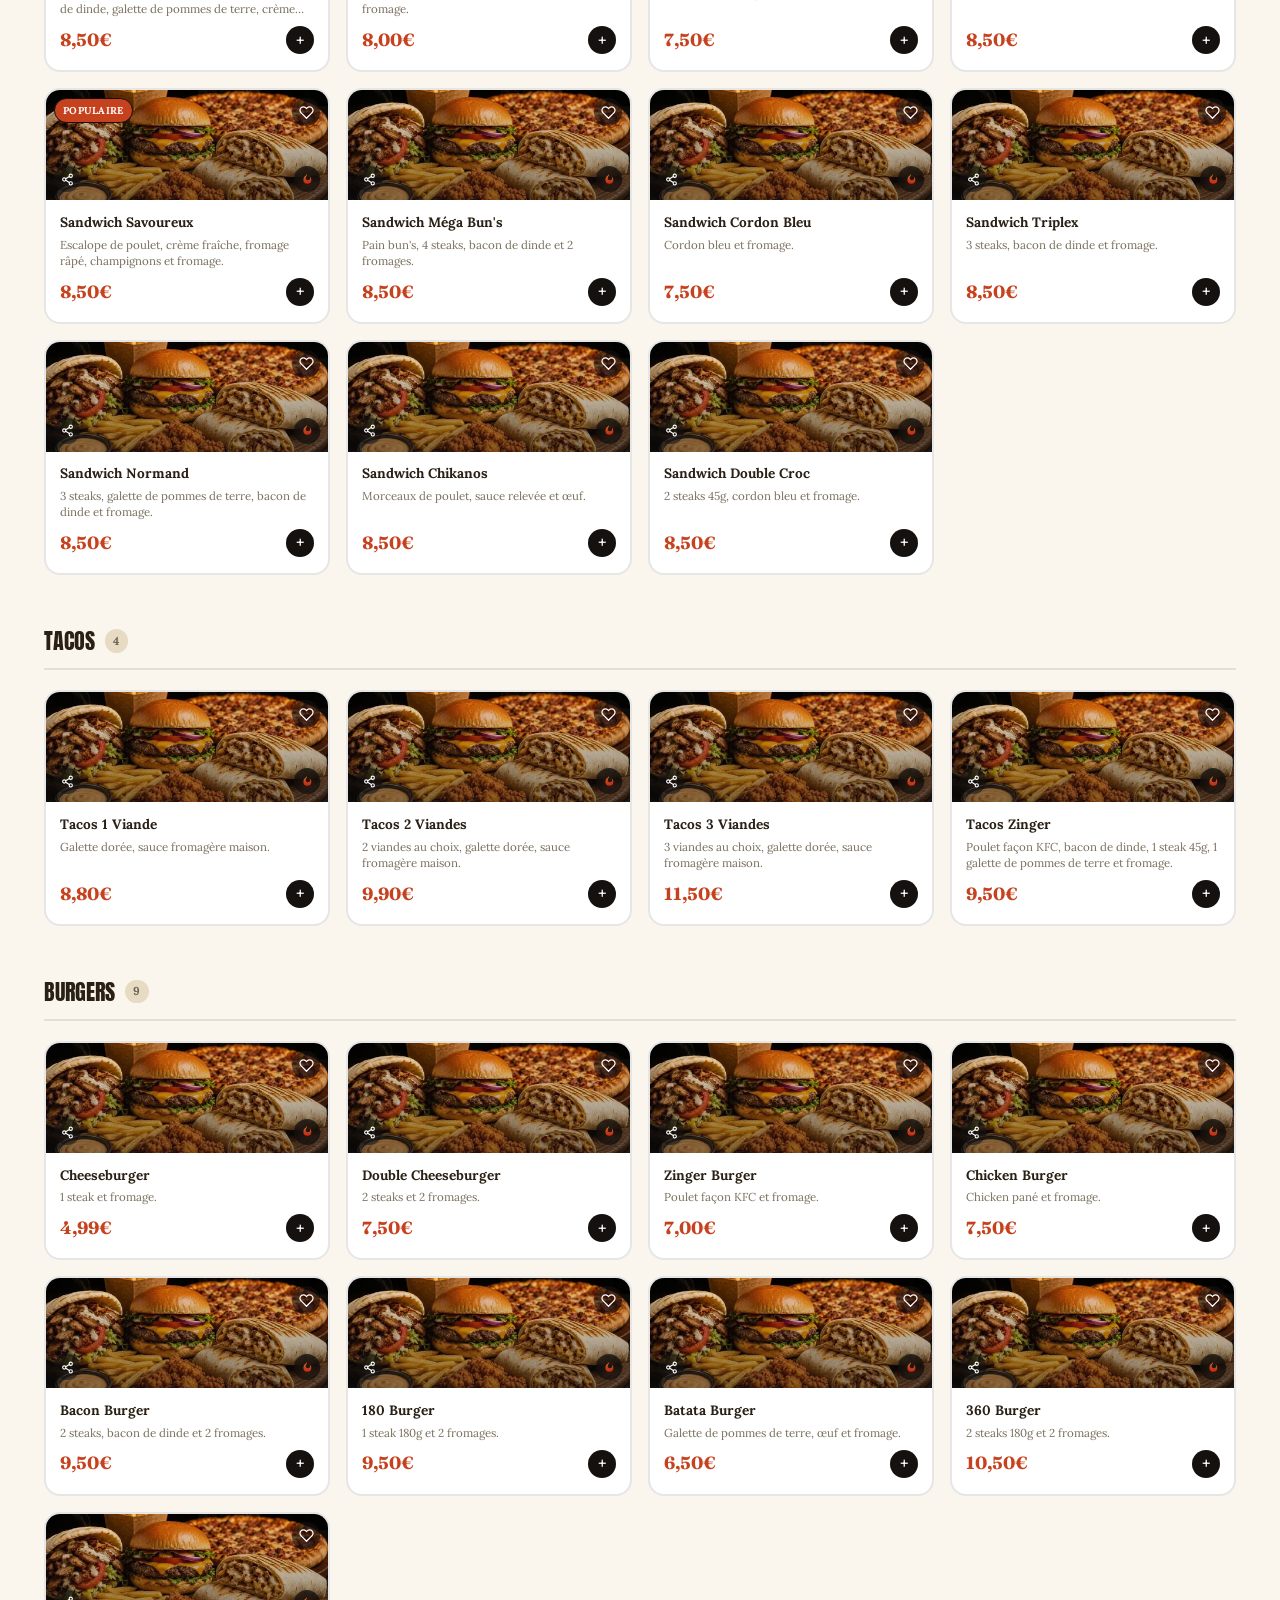
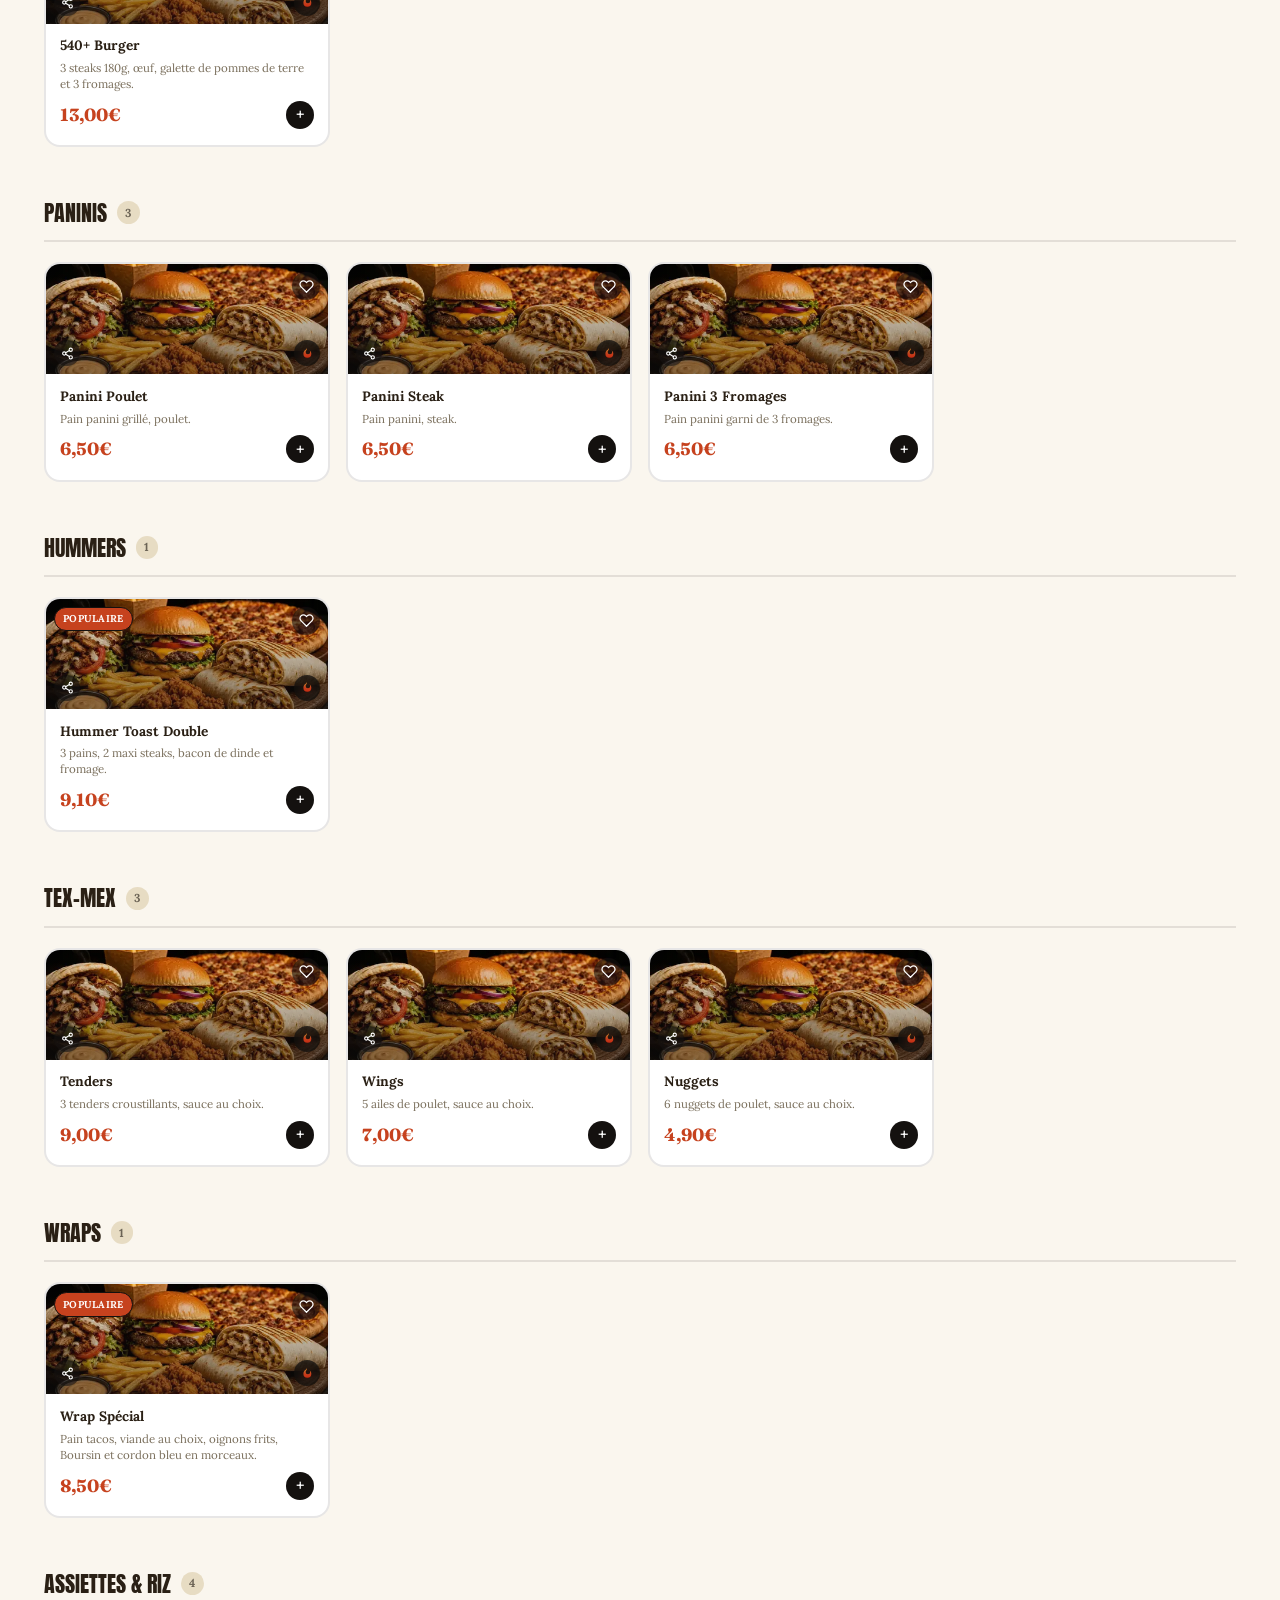
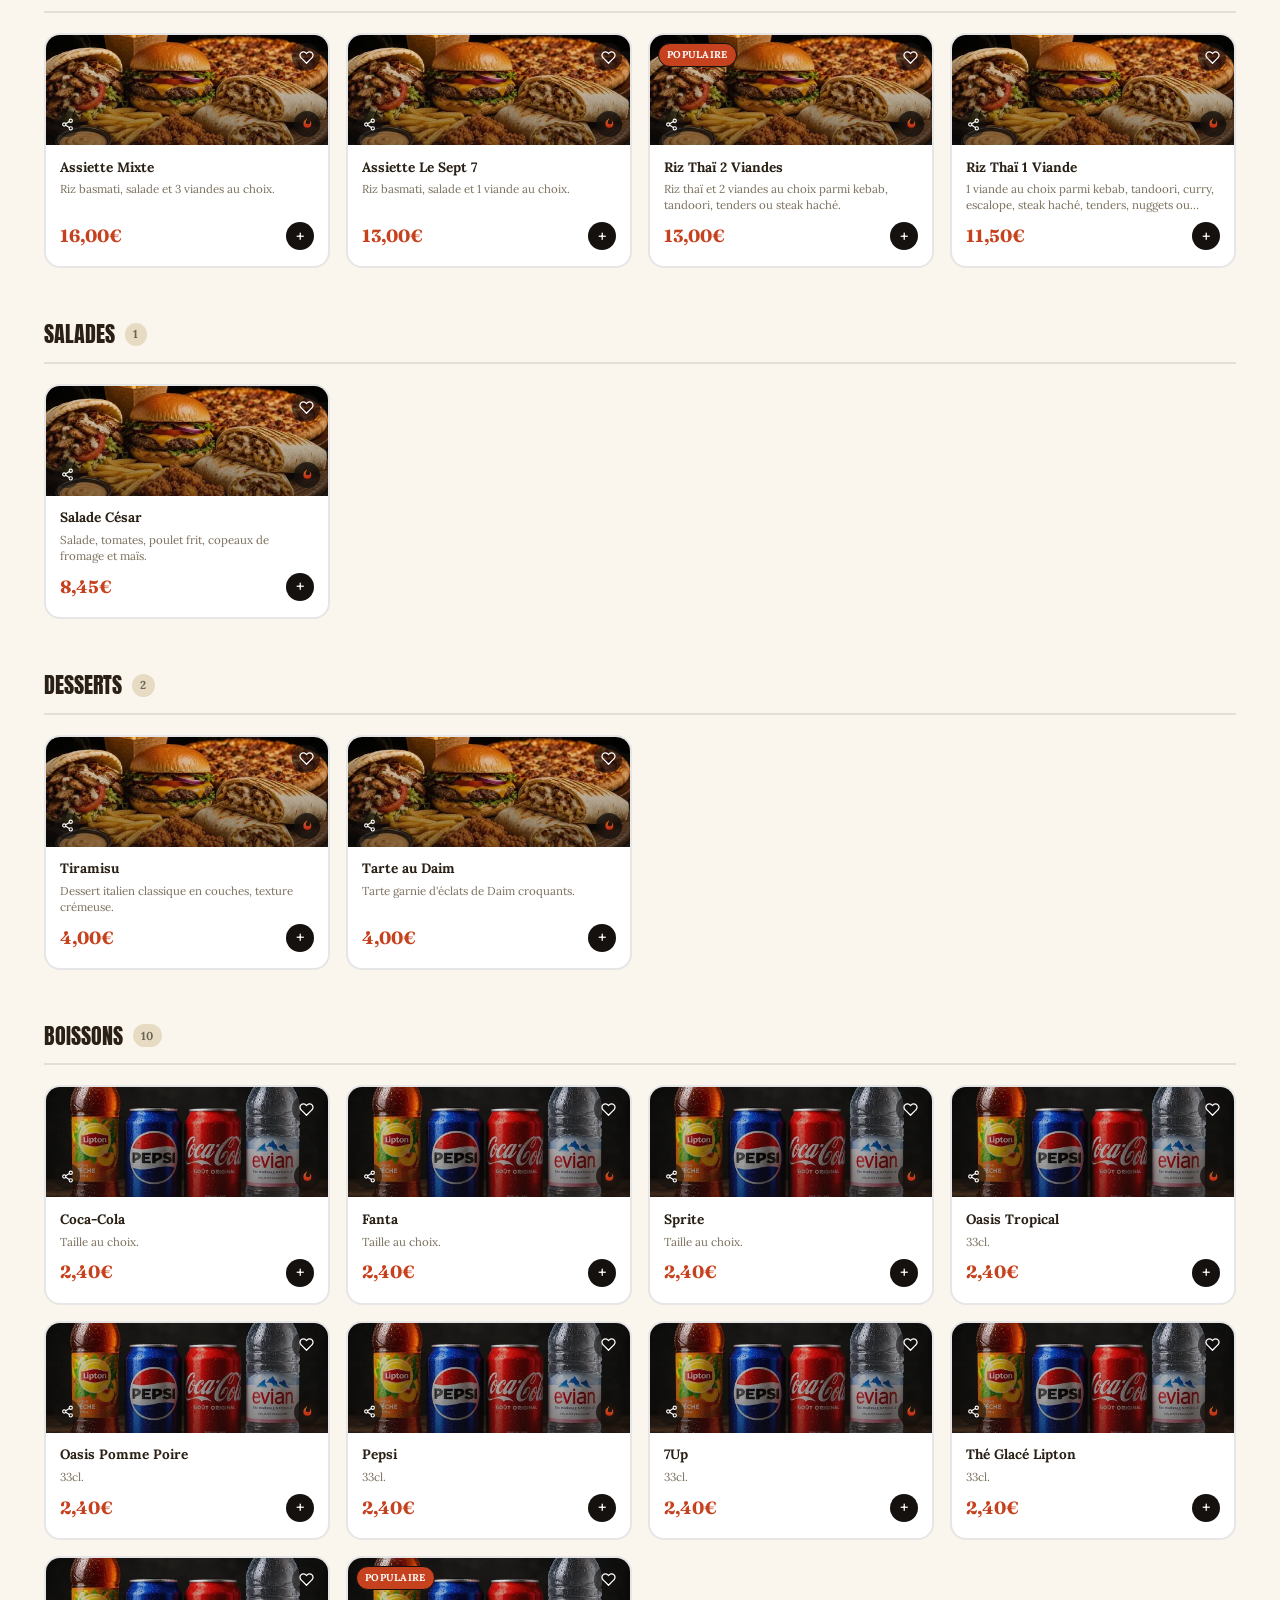
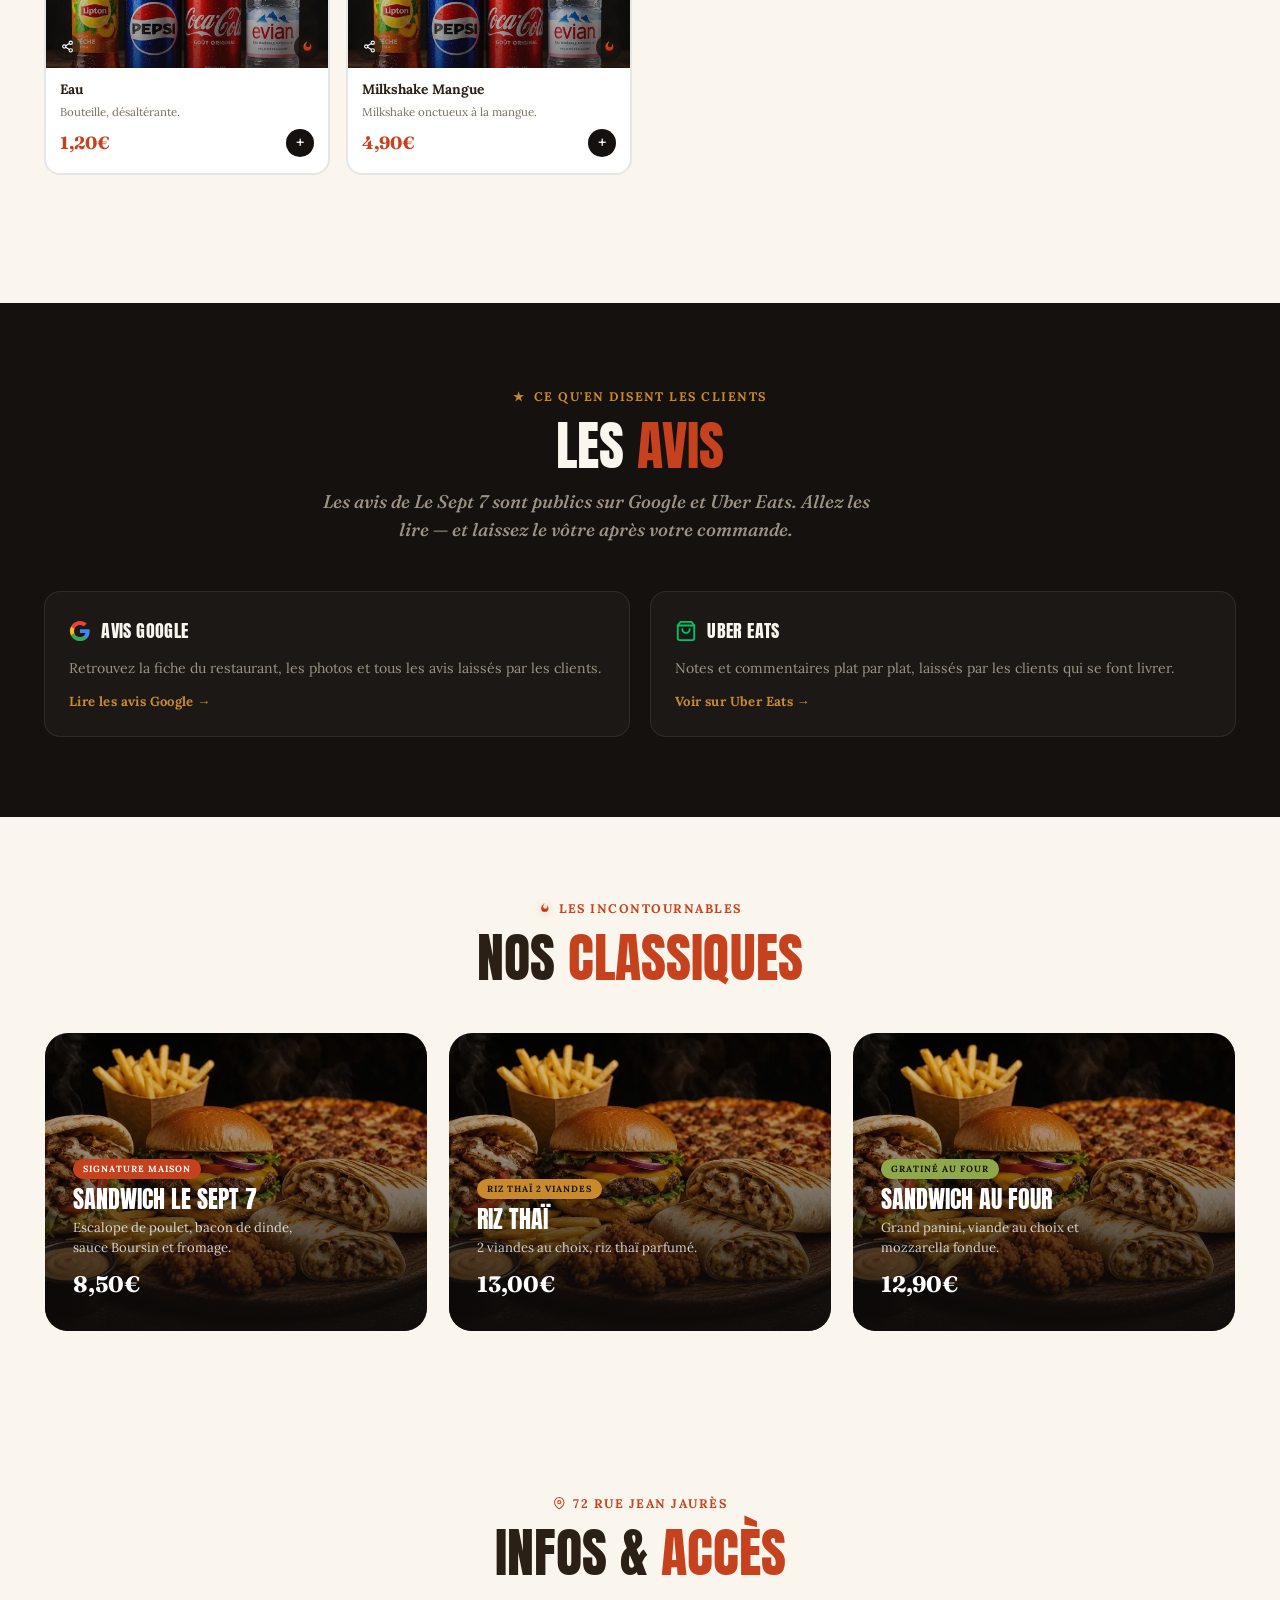
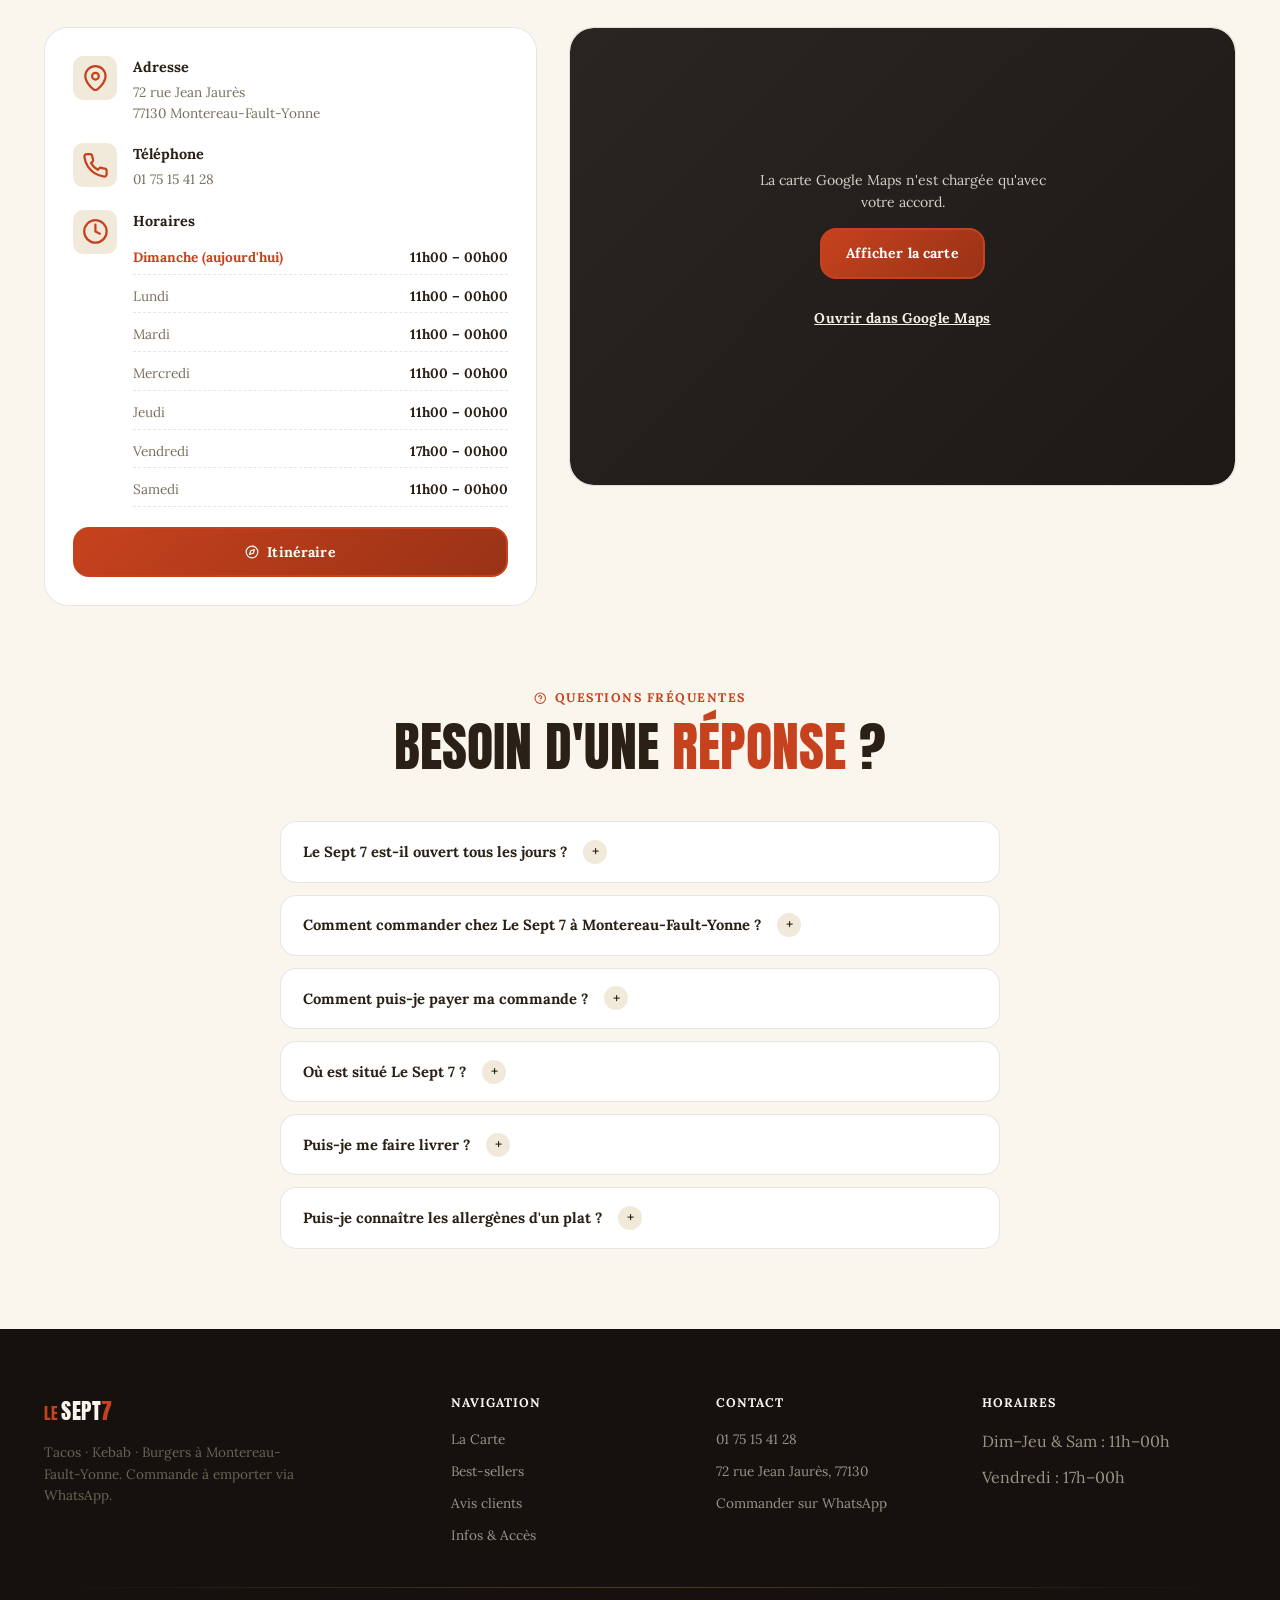
==== commit 270d8476: "Add files via upload" ====
--- a/index.html
+++ b/index.html
@@ -163,18 +163,19 @@
 .btn-wa-nav { padding:.5rem 1rem; font-size:.72rem; font-weight:700; letter-spacing:.03em; }
 .cart-badge { display:inline-flex; align-items:center; justify-content:center; min-width:18px; height:18px; background:#fff; color:var(--wa-d); font-size:10px; font-weight:900; border-radius:var(--r-f); padding:0 4px; margin-left:.25rem; transition:transform .2s var(--ease); }
 .cart-badge.bump { animation:badgeBump .35s var(--ease-o); }
-.hamburger { display:none; flex-direction:column; justify-content:center; align-items:center; width:40px; height:40px; gap:5px; border-radius:var(--r-sm); border:2px solid rgba(250,246,238,.22); transition:border-color var(--tf); }
+.hamburger { position:relative; z-index:960; display:none; flex-direction:column; justify-content:center; align-items:center; width:40px; height:40px; gap:5px; border-radius:var(--r-sm); border:2px solid rgba(250,246,238,.22); transition:border-color var(--tf); }
 .header.scrolled .hamburger { border-color:var(--border); }
 .hamburger span { display:block; width:18px; height:2px; background:var(--white); border-radius:2px; transition:all var(--t); transform-origin:center; }
 .header.scrolled .hamburger span { background:var(--white); }
 .hamburger.open span:nth-child(1) { transform:rotate(45deg) translate(5px,5px); }
 .hamburger.open span:nth-child(2) { opacity:0; transform:scaleX(0); }
 .hamburger.open span:nth-child(3) { transform:rotate(-45deg) translate(5px,-5px); }
-.mobile-nav { background:var(--ink); border-top:1px solid var(--border); display:flex; flex-direction:column; gap:.75rem; max-height:0; overflow:hidden; transition:max-height .42s var(--ease-o),padding .42s var(--ease-o); padding-block:0; }
-.mobile-nav.open { max-height:500px; padding:1.25rem 1.5rem 1.5rem; }
-.mobile-nav nav { display:flex; flex-direction:column; border-bottom:1px solid var(--border); padding-bottom:1rem; margin-bottom:.5rem; gap:.25rem; }
-.mobile-nav-link { font-size:1rem; font-weight:700; color:var(--white); padding:.75rem .5rem; border-radius:var(--r-md); transition:all var(--tf); }
-.mobile-phone-link { display:flex; align-items:center; gap:.5rem; font-size:.875rem; font-weight:600; color:var(--muted); padding:.5rem .5rem; }
+.mobile-nav { position:fixed; inset:0; z-index:950; background:var(--ink); display:flex; flex-direction:column; align-items:center; justify-content:center; gap:var(--s3); opacity:0; visibility:hidden; transform:translateY(-12px); transition:opacity .32s var(--ease-o), transform .32s var(--ease-o), visibility 0s linear .32s; padding:2rem; }
+.mobile-nav.open { opacity:1; visibility:visible; transform:translateY(0); transition:opacity .32s var(--ease-o), transform .32s var(--ease-o), visibility 0s linear 0s; }
+.mobile-nav nav { display:flex; flex-direction:column; align-items:center; gap:.5rem; width:100%; max-width:360px; }
+.mobile-nav-link { font-family:var(--font-d); font-size:1.7rem; font-weight:400; text-transform:uppercase; color:var(--white); padding:.6rem 1rem; border-radius:var(--r-md); transition:all var(--tf); text-align:center; }
+.mobile-phone-link { display:flex; align-items:center; gap:.5rem; font-size:1rem; font-weight:600; color:var(--muted); padding:1.5rem .5rem .5rem; border-top:1px solid var(--border); margin-top:1rem; width:100%; max-width:360px; justify-content:center; }
+@media (prefers-reduced-motion:reduce) { .mobile-nav { transition:opacity .01ms, visibility 0s; transform:none; } .mobile-nav.open { transform:none; } }
 .a-link:hover, .a-link.mobile-hover { opacity:.85; }.a-close:hover, .a-close.mobile-hover { color:#fff; background:rgba(255,255,255,.2); }.logo:hover, .logo.mobile-hover { filter:brightness(1.08); }.nav-link:hover, .nav-link.mobile-hover { color:var(--gold); }.nav-link:hover::after, .nav-link.mobile-hover::after { transform:scaleX(1); }.hamburger:hover, .hamburger.mobile-hover { border-color:var(--flame); }.mobile-nav-link:hover, .mobile-nav-link.mobile-hover { color:var(--gold); background:rgba(255,255,255,.05); }.mobile-phone-link:hover, .mobile-phone-link.mobile-hover { color:var(--white); }
 
 
@@ -217,9 +218,9 @@
 .order-mode-group { display:grid; grid-template-columns:1fr 1fr; gap:.5rem; }
 .order-mode-label { display:flex; align-items:center; justify-content:center; gap:.5rem; padding:.6rem .75rem; border-radius:var(--r-md); font-size:.875rem; font-weight:600; color:var(--muted); background:var(--ink-2); border:2px solid var(--border); cursor:pointer; transition:all var(--tf); text-align:center; }
 .cart-disclaimer { font-size:.72rem; color:var(--muted2); text-align:center; line-height:1.5; margin-top:-.5rem; }
-.cart-delivery-note { display:flex; align-items:center; justify-content:center; flex-wrap:wrap; gap:.4rem; font-size:.78rem; color:var(--muted2); text-align:center; padding-top:.7rem; margin-top:.2rem; border-top:1px solid var(--border); }
-.cart-delivery-note-link { display:inline-flex; align-items:center; gap:.35rem; color:var(--off); font-weight:700; text-decoration:underline; text-underline-offset:2px; }
-.cart-delivery-note-link:hover, .cart-delivery-note-link.mobile-hover { color:var(--gold); }
+.cart-delivery-note { display:flex; align-items:center; justify-content:center; flex-wrap:wrap; gap:.4rem; font-size:.78rem; color:var(--muted); text-align:center; padding-top:.7rem; margin-top:.2rem; border-top:1px solid var(--border); }
+.cart-delivery-note-link { display:inline-flex; align-items:center; gap:.35rem; color:var(--gold); font-weight:700; text-decoration:underline; text-underline-offset:2px; }
+.cart-delivery-note-link:hover, .cart-delivery-note-link.mobile-hover { color:var(--white); }
 .order-mode-group--single { grid-template-columns:1fr; }
 .order-mode-label--static { border-color:var(--gold); color:var(--white); background:rgba(201,138,46,.1); cursor:default; }
 .cart-close:hover, .cart-close.mobile-hover { border-color:var(--flame); color:var(--flame); }.cart-item:hover, .cart-item.mobile-hover { border-color:rgba(201,138,46,.28); }.qty-btn:hover, .qty-btn.mobile-hover { background:var(--gold); color:var(--ink); }.qty-btn.remove:hover, .qty-btn.remove.mobile-hover { background:var(--flame); color:#fff; }.order-mode-label:hover, .order-mode-label.mobile-hover { border-color:var(--gold); color:var(--white); }
@@ -489,8 +490,11 @@
 .product-grid { display:grid; grid-template-columns:repeat(2,1fr); gap:1rem; }
 .product-card { background:#fff; border-radius:var(--r-lg); border:2px solid var(--border-lt); overflow:hidden; display:flex; flex-direction:column; cursor:pointer; }
 .product-vis { height:110px; display:flex; align-items:center; justify-content:center; font-size:2.6rem; position:relative; flex-shrink:0; }
-.product-badge { position:absolute; top:.5rem; left:.5rem; font-size:.62rem; font-weight:800; letter-spacing:.03em; text-transform:uppercase; padding:.2rem .5rem; border-radius:var(--r-f); background:var(--flame); color:#fff; border:1.5px solid var(--ink); }
-.product-badge.menu-badge { left:auto; right:.65rem; background:var(--gold-d); border:1.5px solid var(--ink); }
+.product-badge { position:absolute; top:.5rem; left:.5rem; font-size:.62rem; font-weight:800; letter-spacing:.03em; text-transform:uppercase; padding:.2rem .5rem; border-radius:var(--r-f); background:var(--flame); color:#fff; border:1.5px solid var(--ink); z-index:2; }
+.product-badge.menu-badge { left:.5rem; top:.5rem; background:var(--gold-d); border:1.5px solid var(--ink); }
+/* Si un badge "Populaire" précède, le badge menu s'empile juste en dessous
+   au lieu de se superposer (cartes étroites : 2 badges côte à côte se coupent). */
+.product-badge + .product-badge.menu-badge { top:2rem; }
 /* RUPTURE DE STOCK — un produit avec available:false reste visible dans la
    carte (pour ne pas fausser le nombre de plats affiché) mais ne peut plus
    être ajouté au panier : image assombrie, bouton inerte, badge dédié qui
@@ -635,10 +639,10 @@
 
 /* FAB */
 .floating-actions { position:fixed; bottom:1.5rem; right:1.5rem; z-index:850; display:flex; flex-direction:column; align-items:flex-end; gap:.75rem; }
-.fab-cart { width:50px; height:50px; border-radius:50%; background:#fff; color:var(--ink); border:1.5px solid var(--border-lt); display:flex; align-items:center; justify-content:center; box-shadow:0 6px 16px rgba(20,17,15,.18); transition:all var(--t); }
+.fab-cart { position:relative; width:50px; height:50px; border-radius:50%; background:#fff; color:var(--ink); border:1.5px solid var(--border-lt); display:flex; align-items:center; justify-content:center; box-shadow:0 6px 16px rgba(20,17,15,.18); transition:all var(--t); }
 .fab-cart .icon { width:22px; height:22px; }
 .fab-cart:hover, .fab-cart.mobile-hover { transform:scale(1.08); border-color:var(--gold); box-shadow:0 8px 20px rgba(20,17,15,.22); }
-.fab-cart-badge { position:absolute; top:-4px; right:-4px; min-width:22px; height:22px; background:var(--flame); color:#fff; font-size:.7rem; font-weight:800; border-radius:50%; display:flex; align-items:center; justify-content:center; padding:0 4px; border:2px solid #fff; }
+.fab-cart-badge { position:absolute; top:0; right:0; min-width:22px; height:22px; background:var(--flame); color:#fff; font-size:.7rem; font-weight:800; border-radius:50%; display:flex; align-items:center; justify-content:center; padding:0 4px; border:2px solid #fff; transform:translate(30%,-30%); }
 .fab-cart-badge.hidden { display:none; }
 .fab-cart.bump { animation:badgeBump .35s var(--ease-o); }
 .fab-uber { height:50px; padding:0 1.25rem; background:#06C167; color:#fff; border-radius:var(--r-f); display:flex; align-items:center; justify-content:center; gap:.5rem; font-size:.85rem; font-weight:800; text-decoration:none; box-shadow:0 6px 14px rgba(6,193,103,.32); transition:all var(--t); animation:fabUberPulse 2.6s ease-in-out infinite; white-space:nowrap; }
@@ -770,17 +774,14 @@
 .product-vis.has-photo::after, .pop-card-vis.has-photo::after { content:''; position:absolute; top:0;left:0;right:0;bottom:0; background:linear-gradient(180deg,rgba(20,17,15,.04) 0%,rgba(20,17,15,.5) 100%); z-index:0; }
 .product-vis.has-photo .product-badge, .pop-card-vis.has-photo .product-badge { z-index:2; }
 .vis-emoji-badge { position:absolute; bottom:.5rem; right:.5rem; width:26px; height:26px; border-radius:50%; background:rgba(20,17,15,.78); display:flex; align-items:center; justify-content:center; font-size:.85rem; z-index:2; line-height:1; }
-.vis-share-btn { position:absolute; bottom:.5rem; left:.5rem; width:26px; height:26px; border-radius:50%; background:rgba(20,17,15,.6); display:flex; align-items:center; justify-content:center; z-index:2; color:#fff; opacity:0; transform:scale(.8); transition:opacity .25s var(--ease-o),transform .25s var(--ease-o),background .25s var(--ease-o); }
+.vis-share-btn { position:absolute; bottom:.5rem; left:.5rem; width:26px; height:26px; border-radius:50%; background:rgba(20,17,15,.6); display:flex; align-items:center; justify-content:center; z-index:2; color:#fff; opacity:1; transition:background .25s var(--ease-o); }
 .vis-share-btn::before { content:''; position:absolute; inset:-9px; } /* zone tactile ~44px */
 .vis-share-btn .icon { width:13px; height:13px; }
 .vis-share-btn:hover, .vis-share-btn.mobile-hover { background:var(--gold-d); }
-.pop-card:hover .vis-share-btn, .pop-card.mobile-hover .vis-share-btn { opacity:1; transform:scale(1); }
-/* Menu "La Carte" : bouton partage visible en permanence, sans effet
-   d'apparition au survol (demande client — pas d'animation sur ces cartes). */
-.product-card .vis-share-btn { opacity:1; transform:scale(1); }
-/* Sur tactile sans hover fiable, toujours visible plutôt que caché derrière
-   un survol que l'appareil ne peut pas garantir. */
-@media (hover:none) { .vis-share-btn { opacity:1; transform:scale(1); } }
+/* Bouton partage toujours visible sur toutes les cartes (menu, populaires,
+   classiques) : le survol seul n'est pas un déclencheur fiable sur mobile
+   tactile, même avec la détection @media (hover:none) — Safari iOS peut
+   simuler un état hover au premier tap et fausser cette détection. */
 .is-unavailable .vis-share-btn { display:none; }
 .vis-fav-btn { position:absolute; top:.5rem; right:.5rem; width:28px; height:28px; border-radius:50%; background:rgba(20,17,15,.6); display:flex; align-items:center; justify-content:center; z-index:3; color:#fff; transition:background .25s var(--ease-o),transform .2s var(--ease-o),color .25s var(--ease-o); }
 .vis-fav-btn::before { content:''; position:absolute; inset:-8px; } /* zone tactile ~44px */
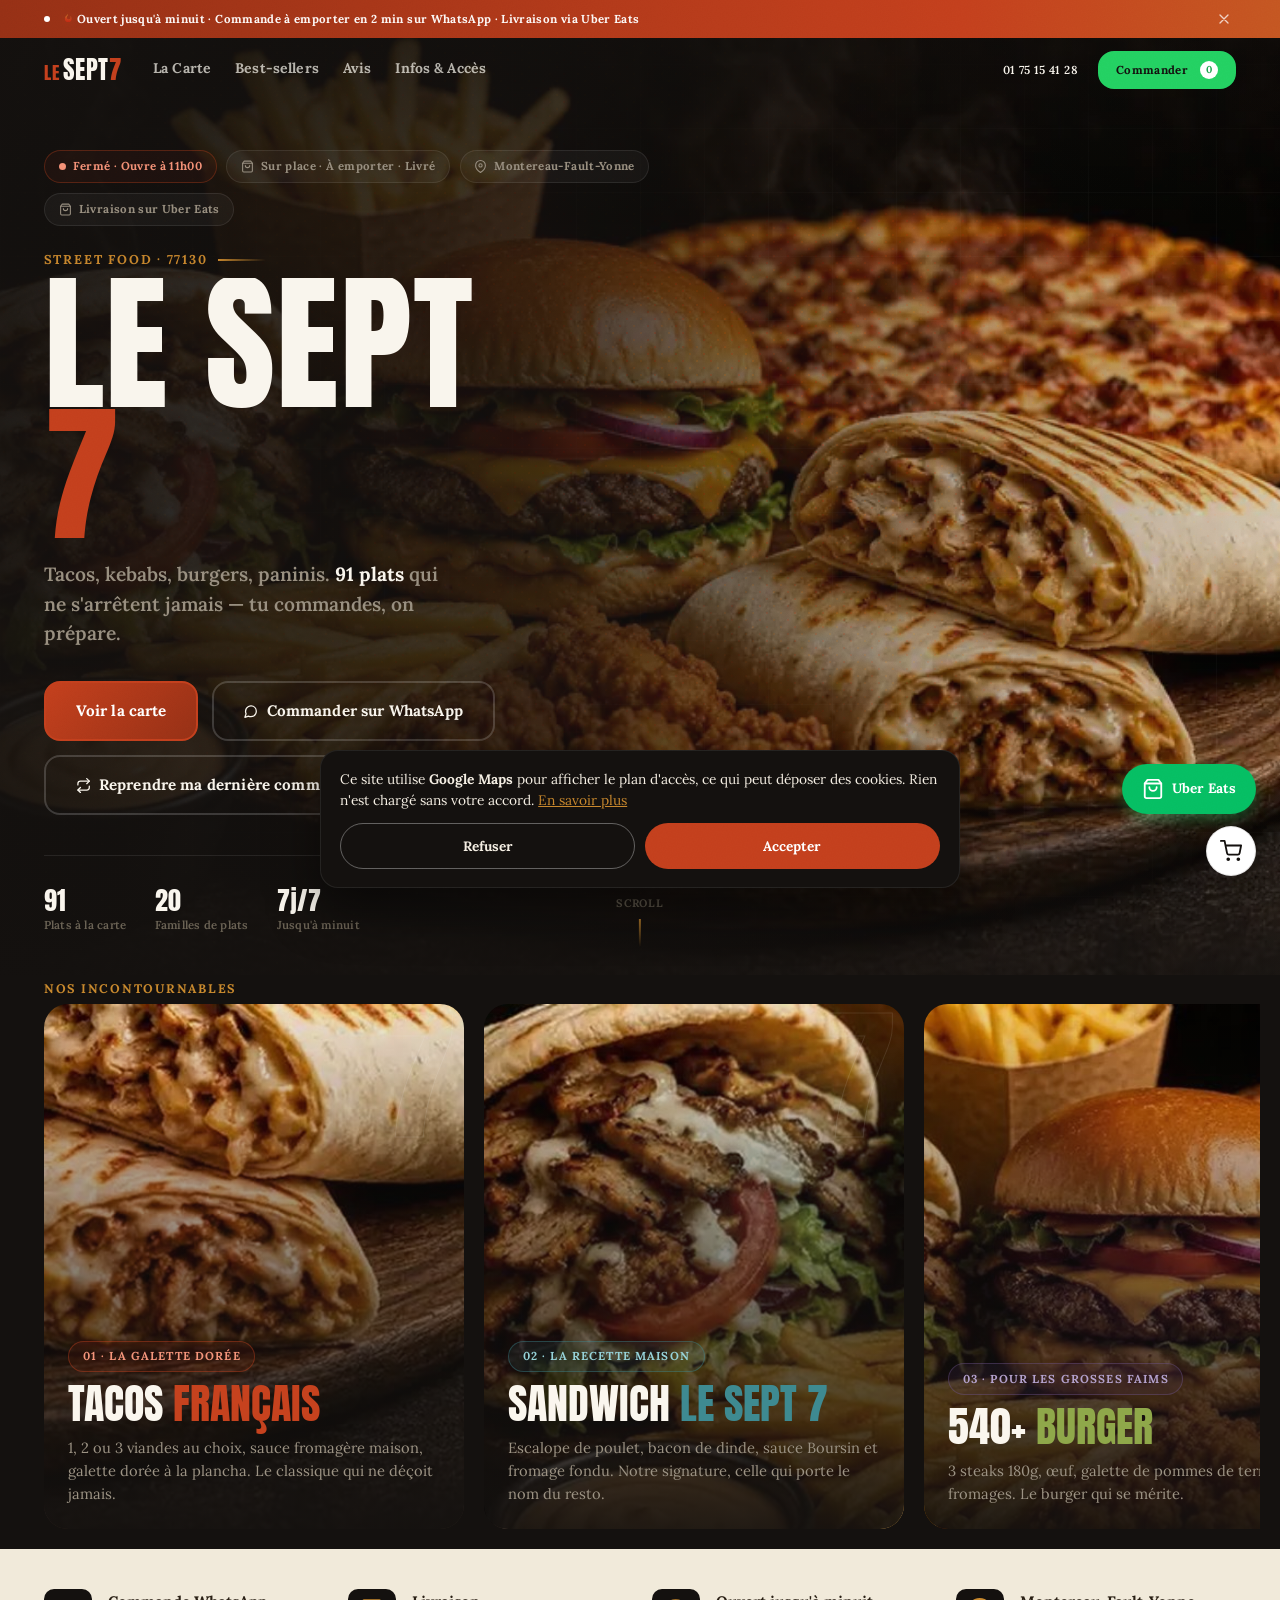
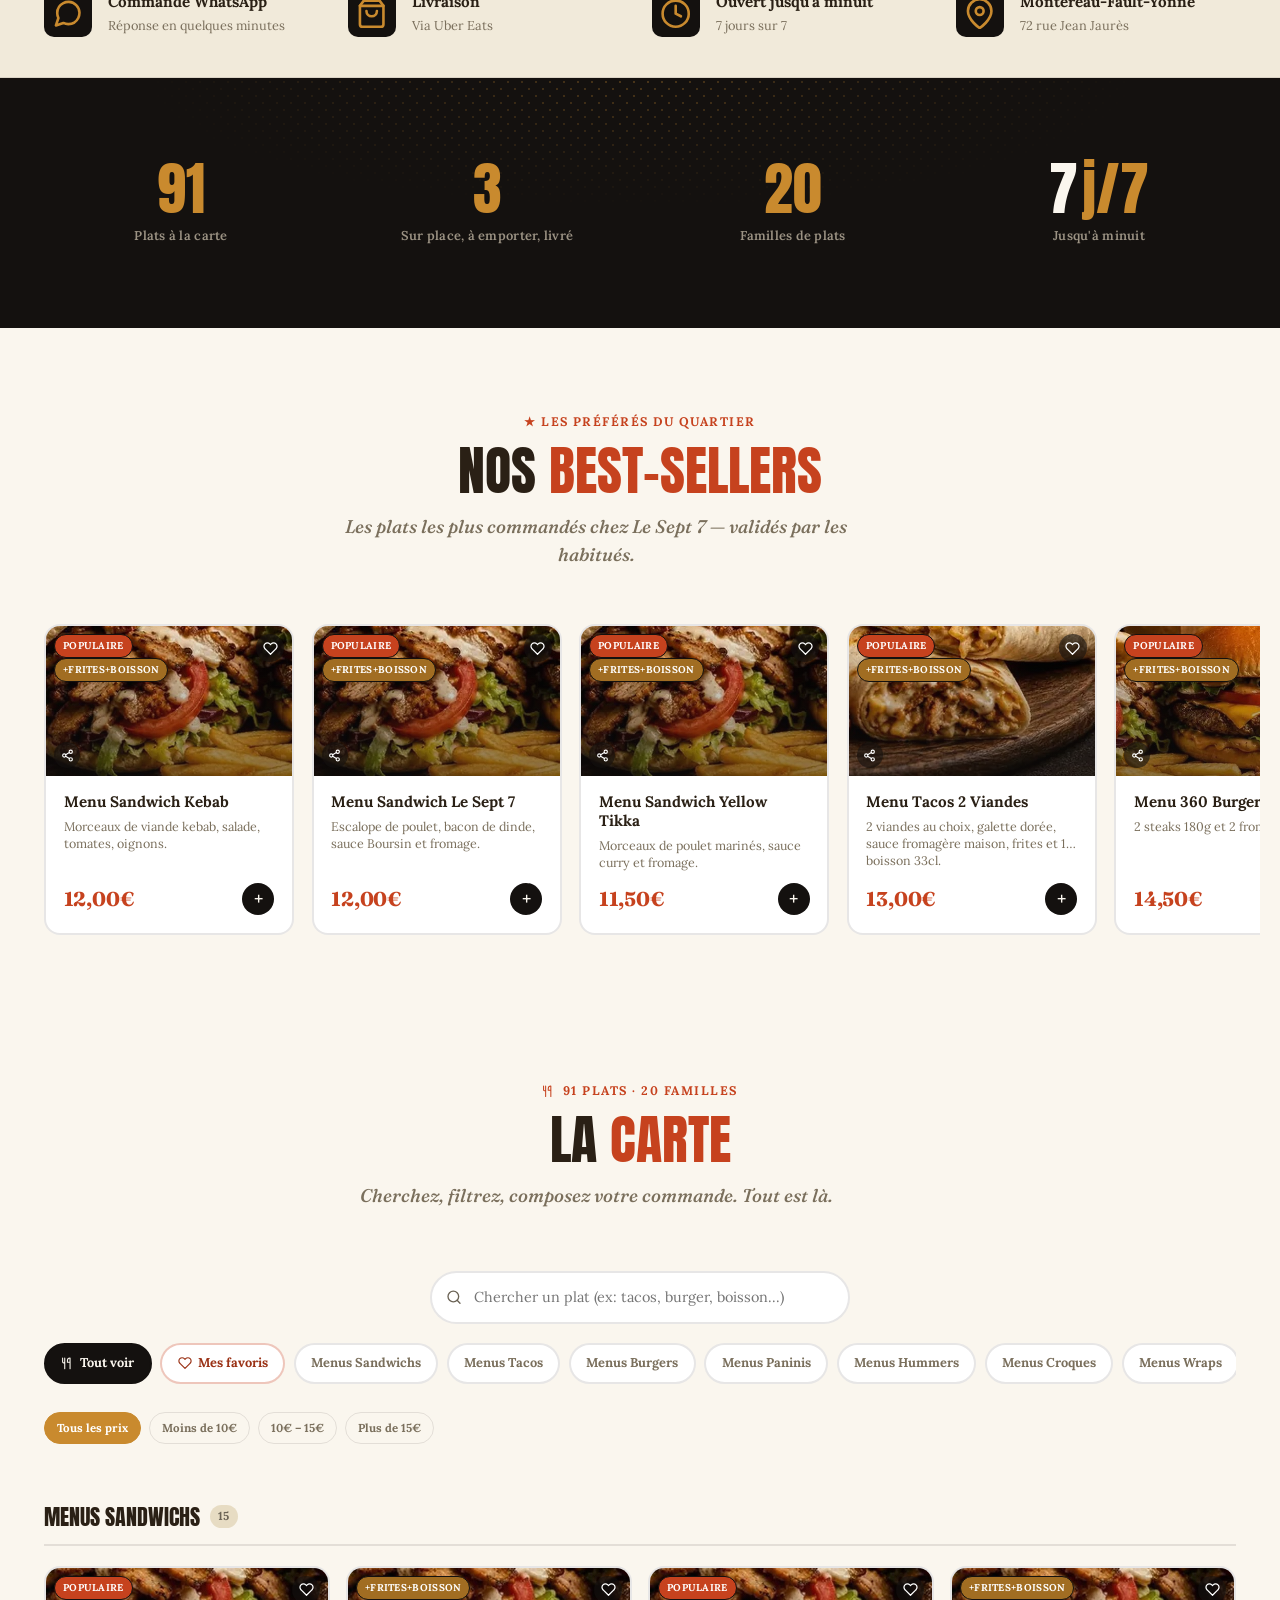
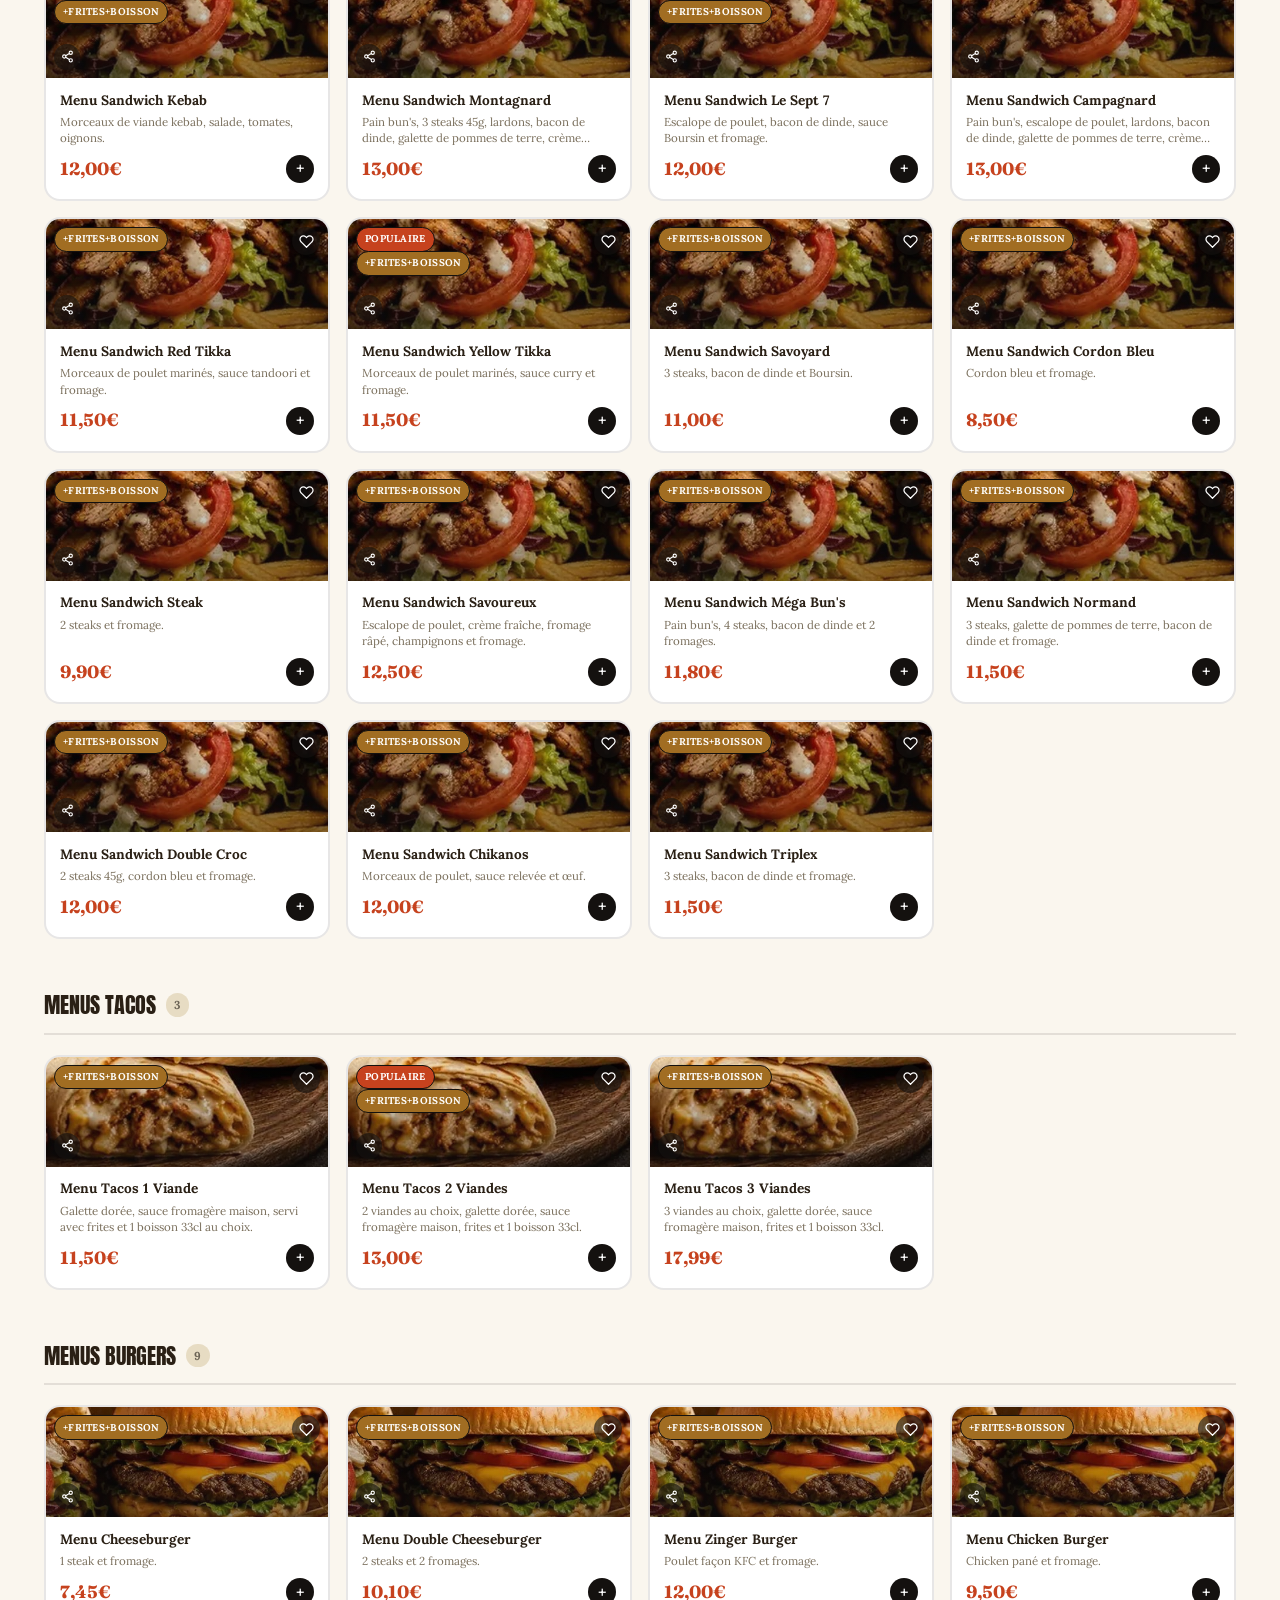
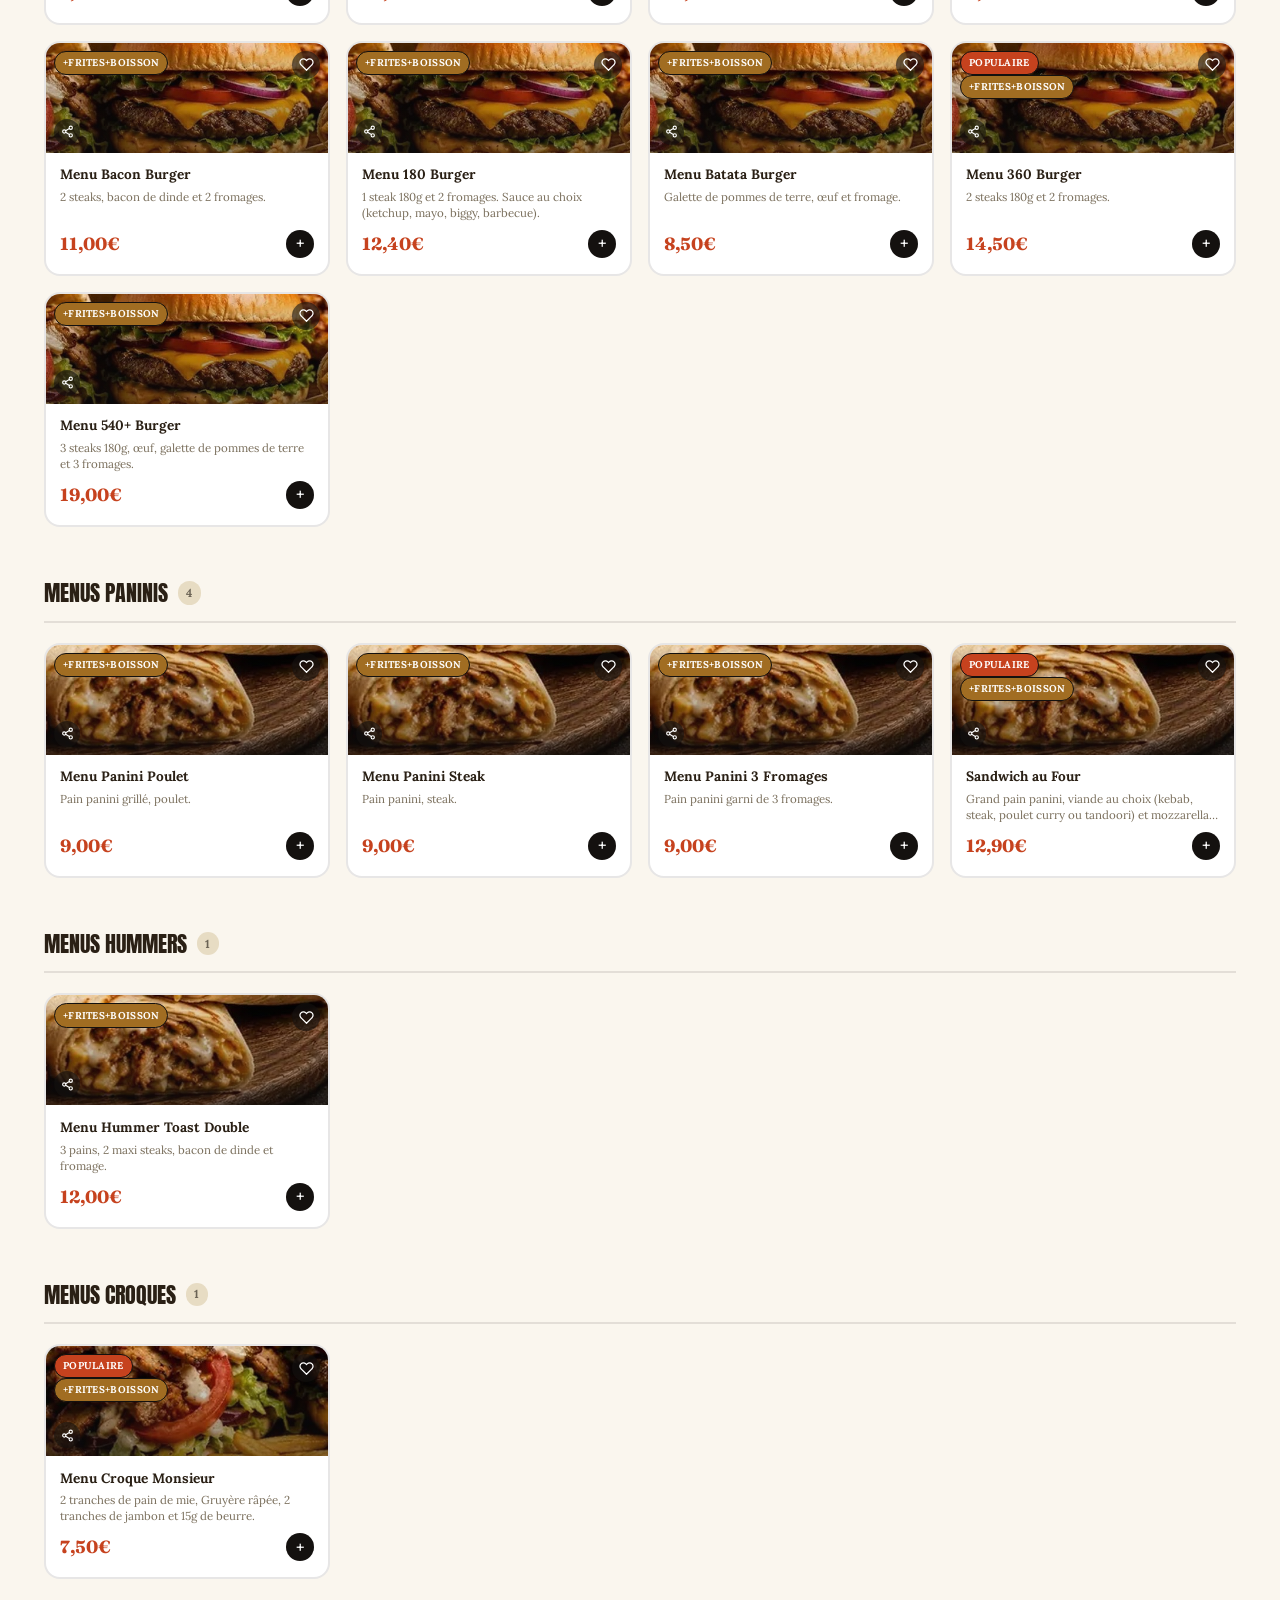
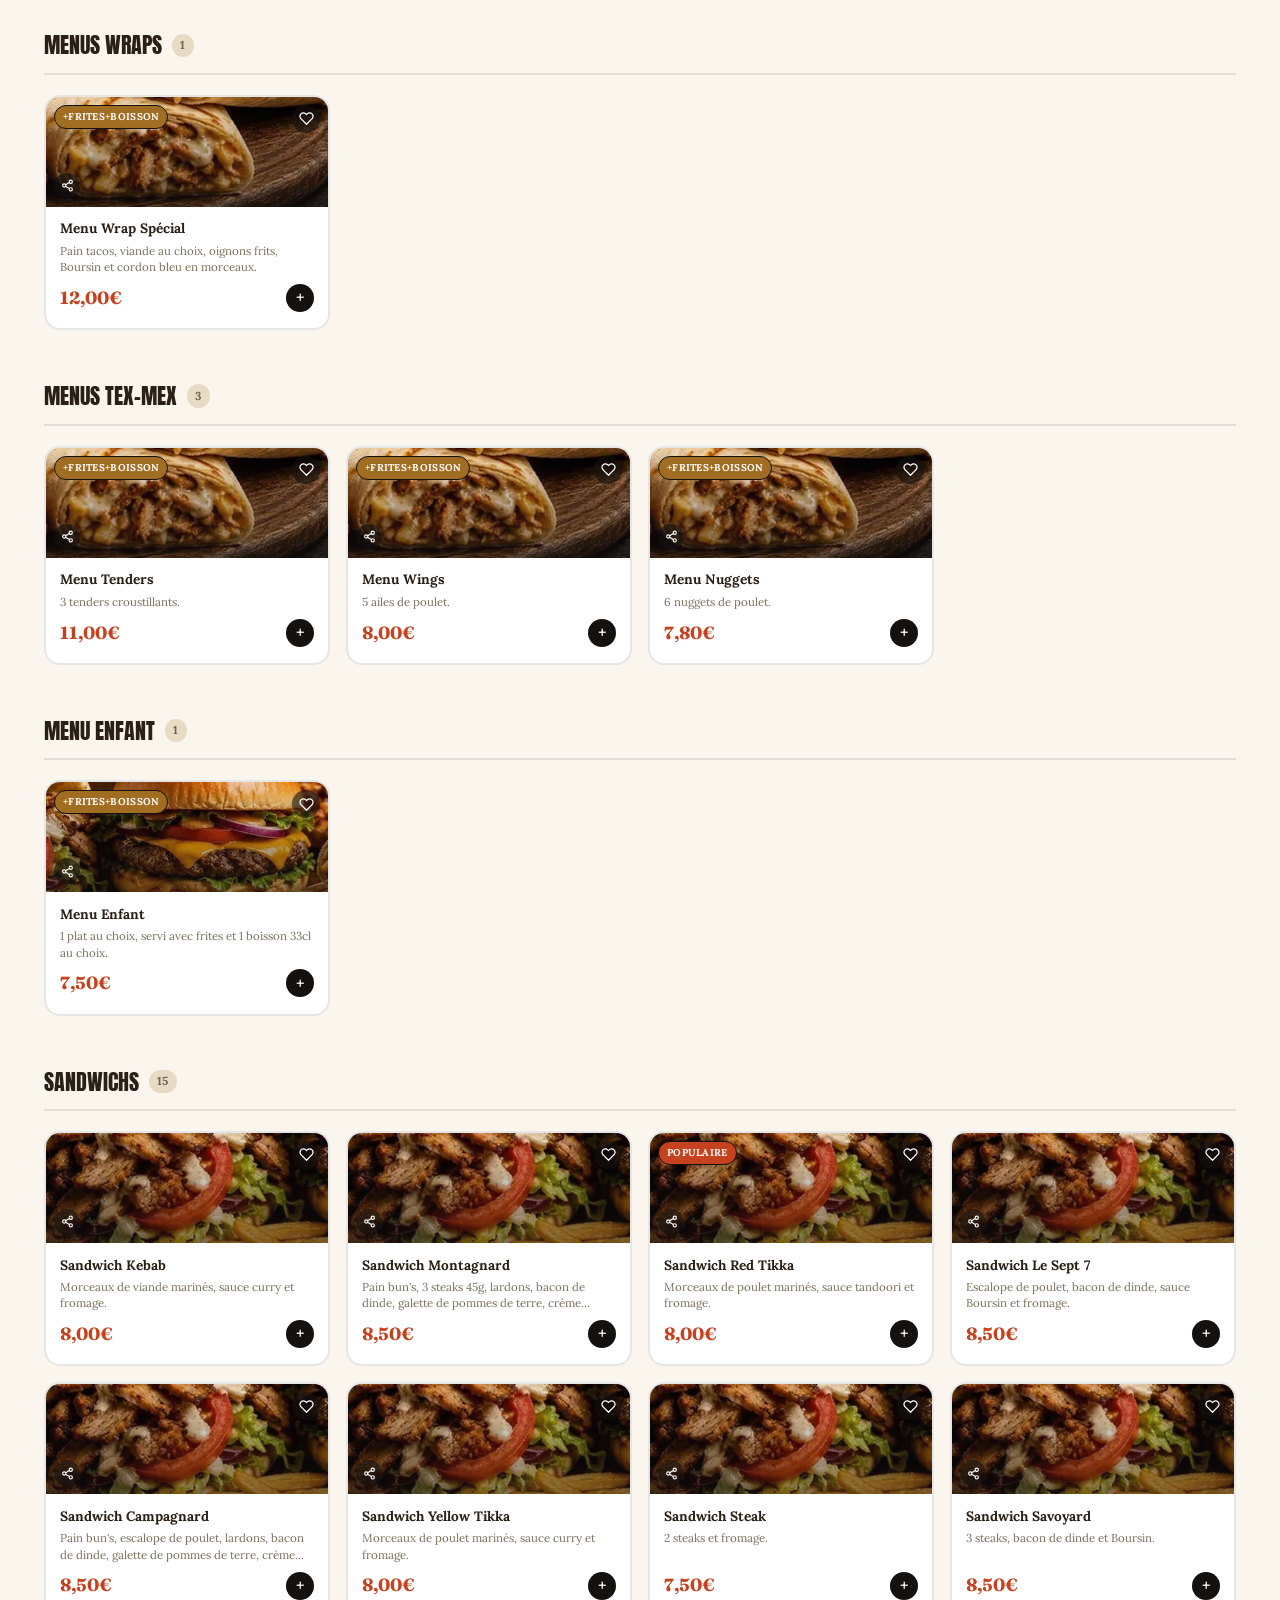
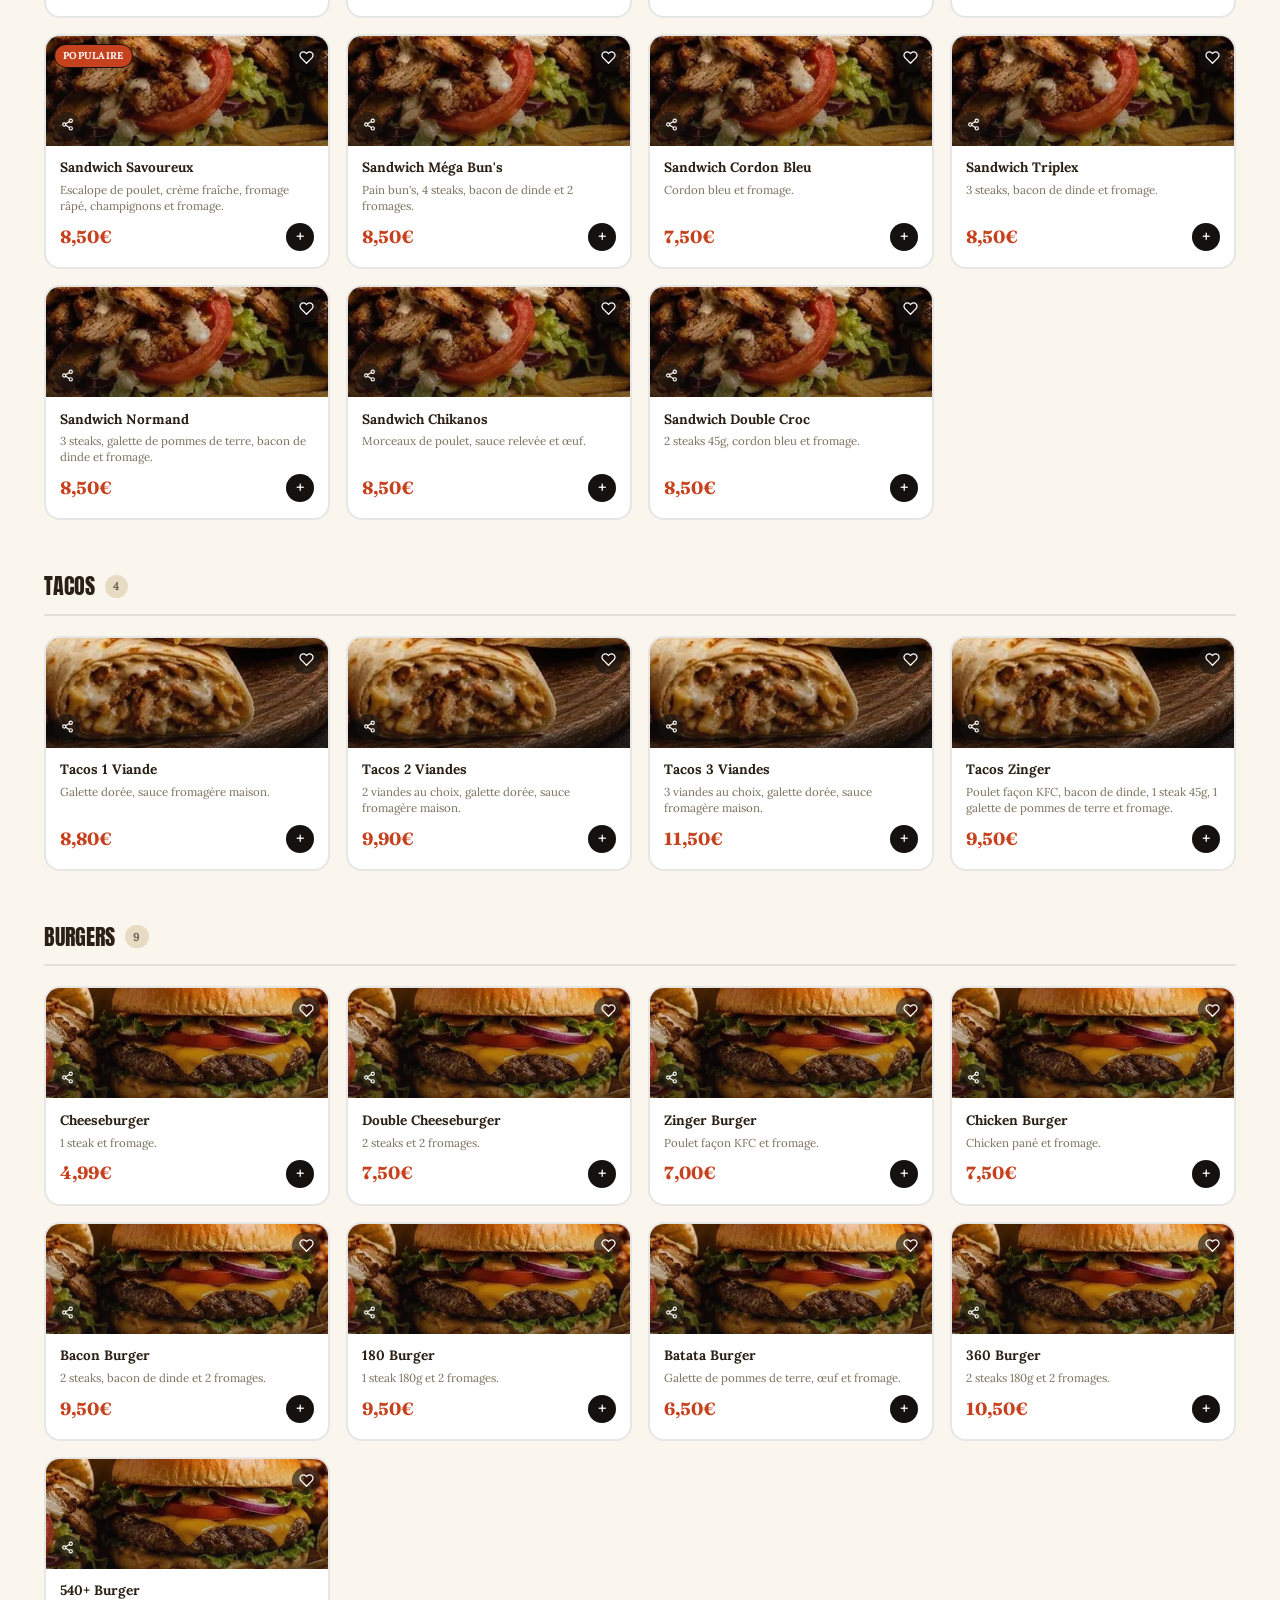
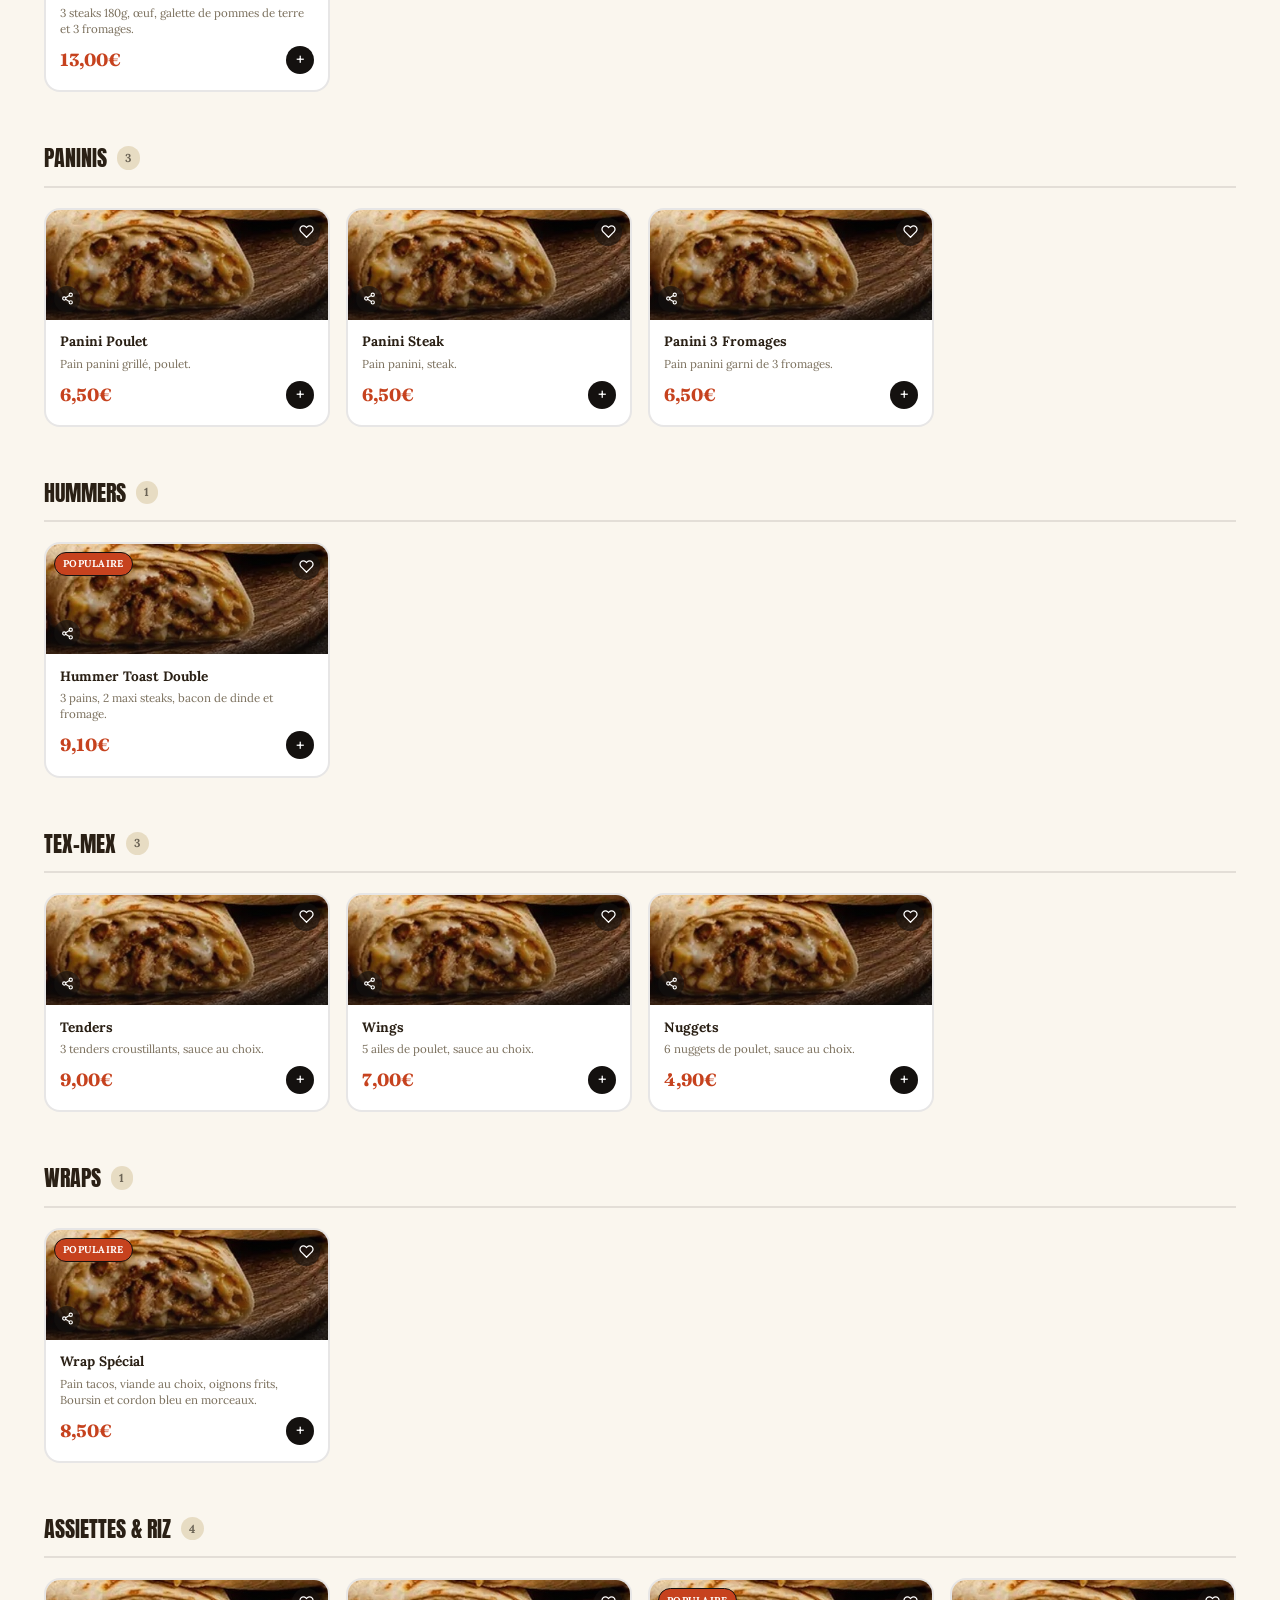
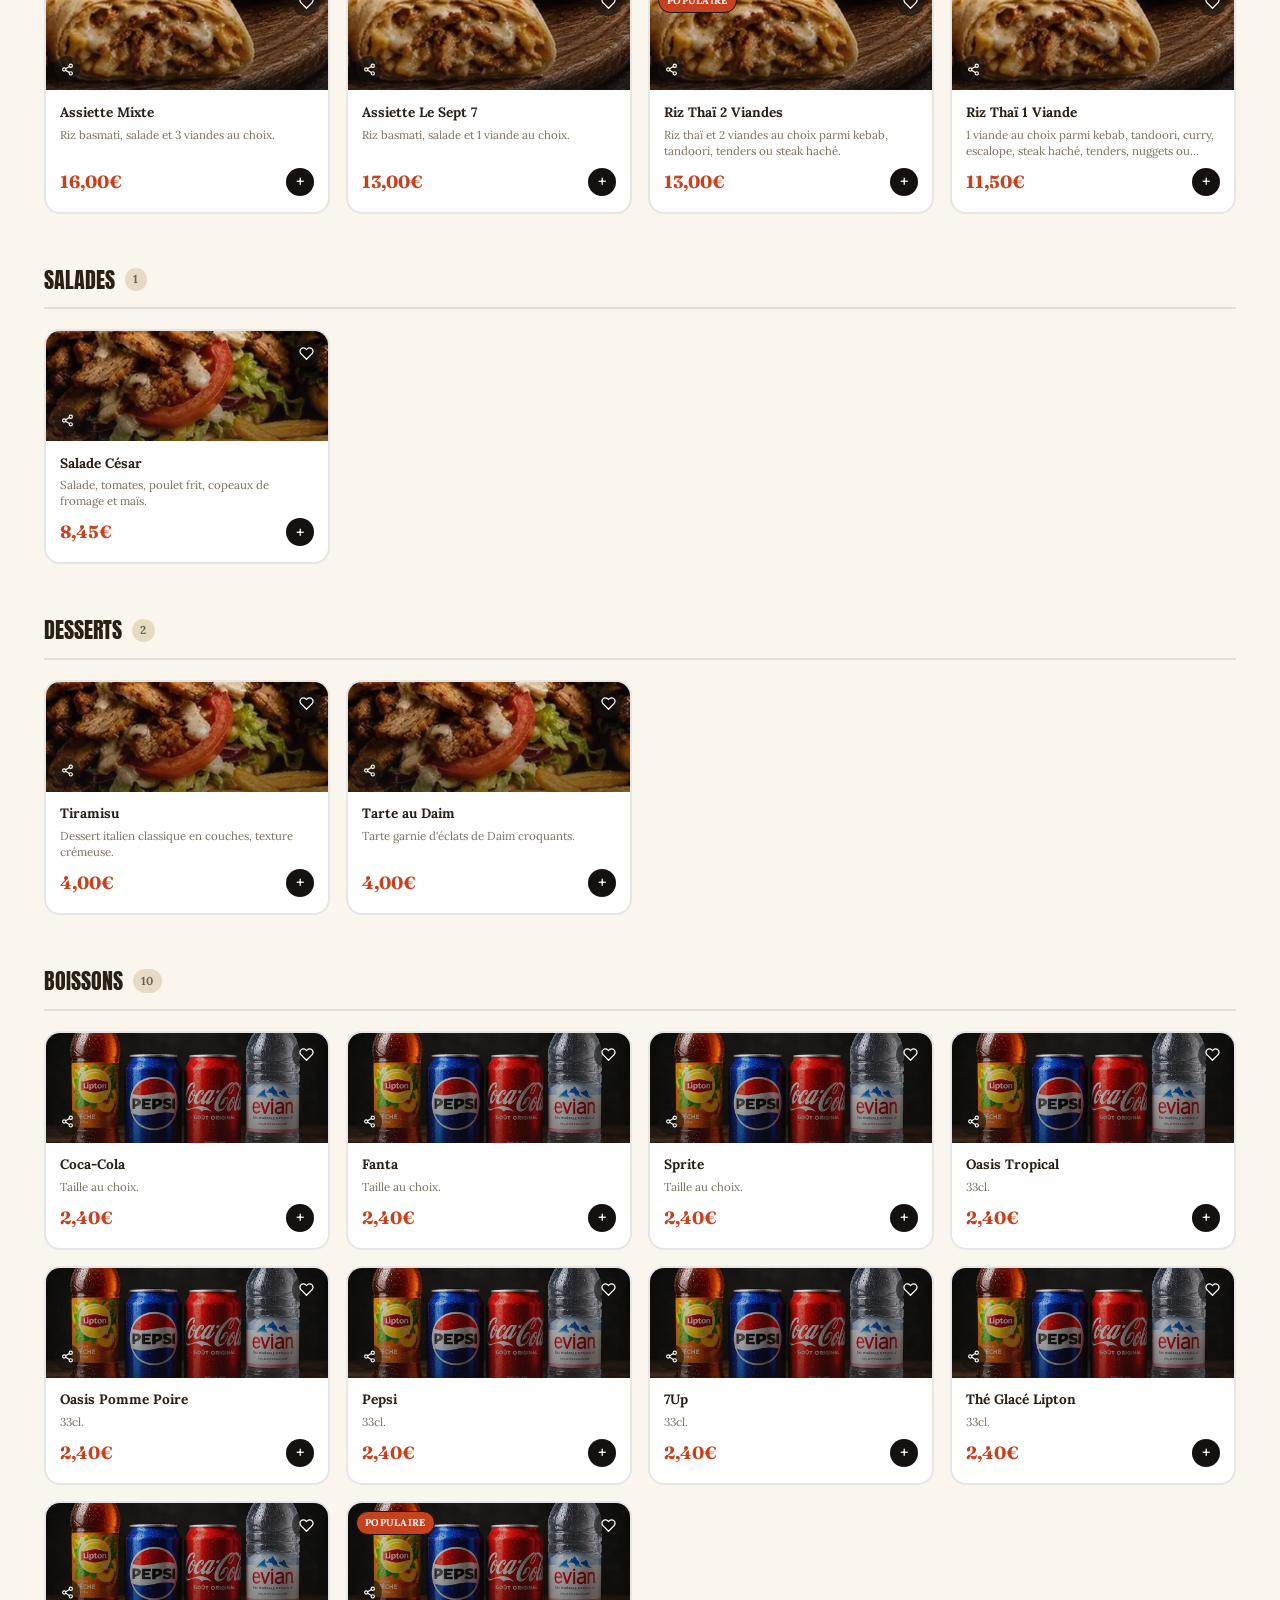
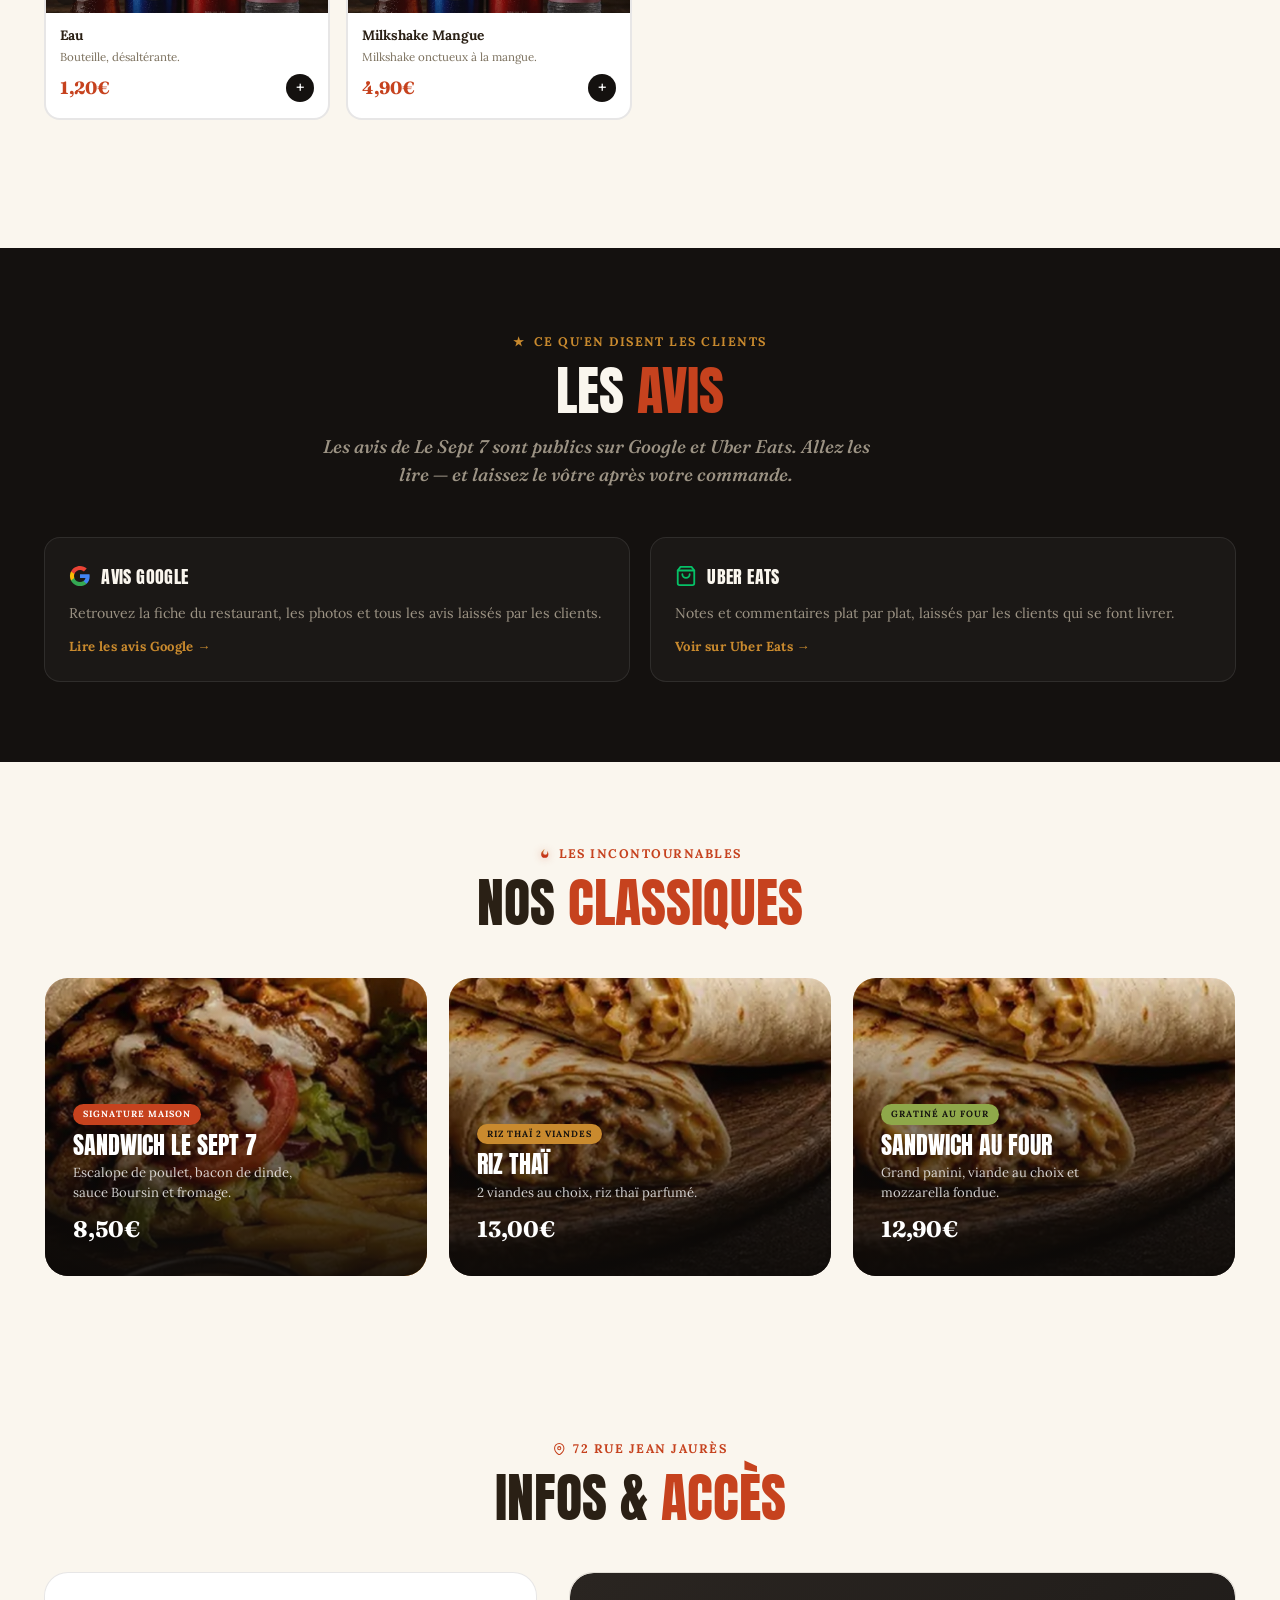
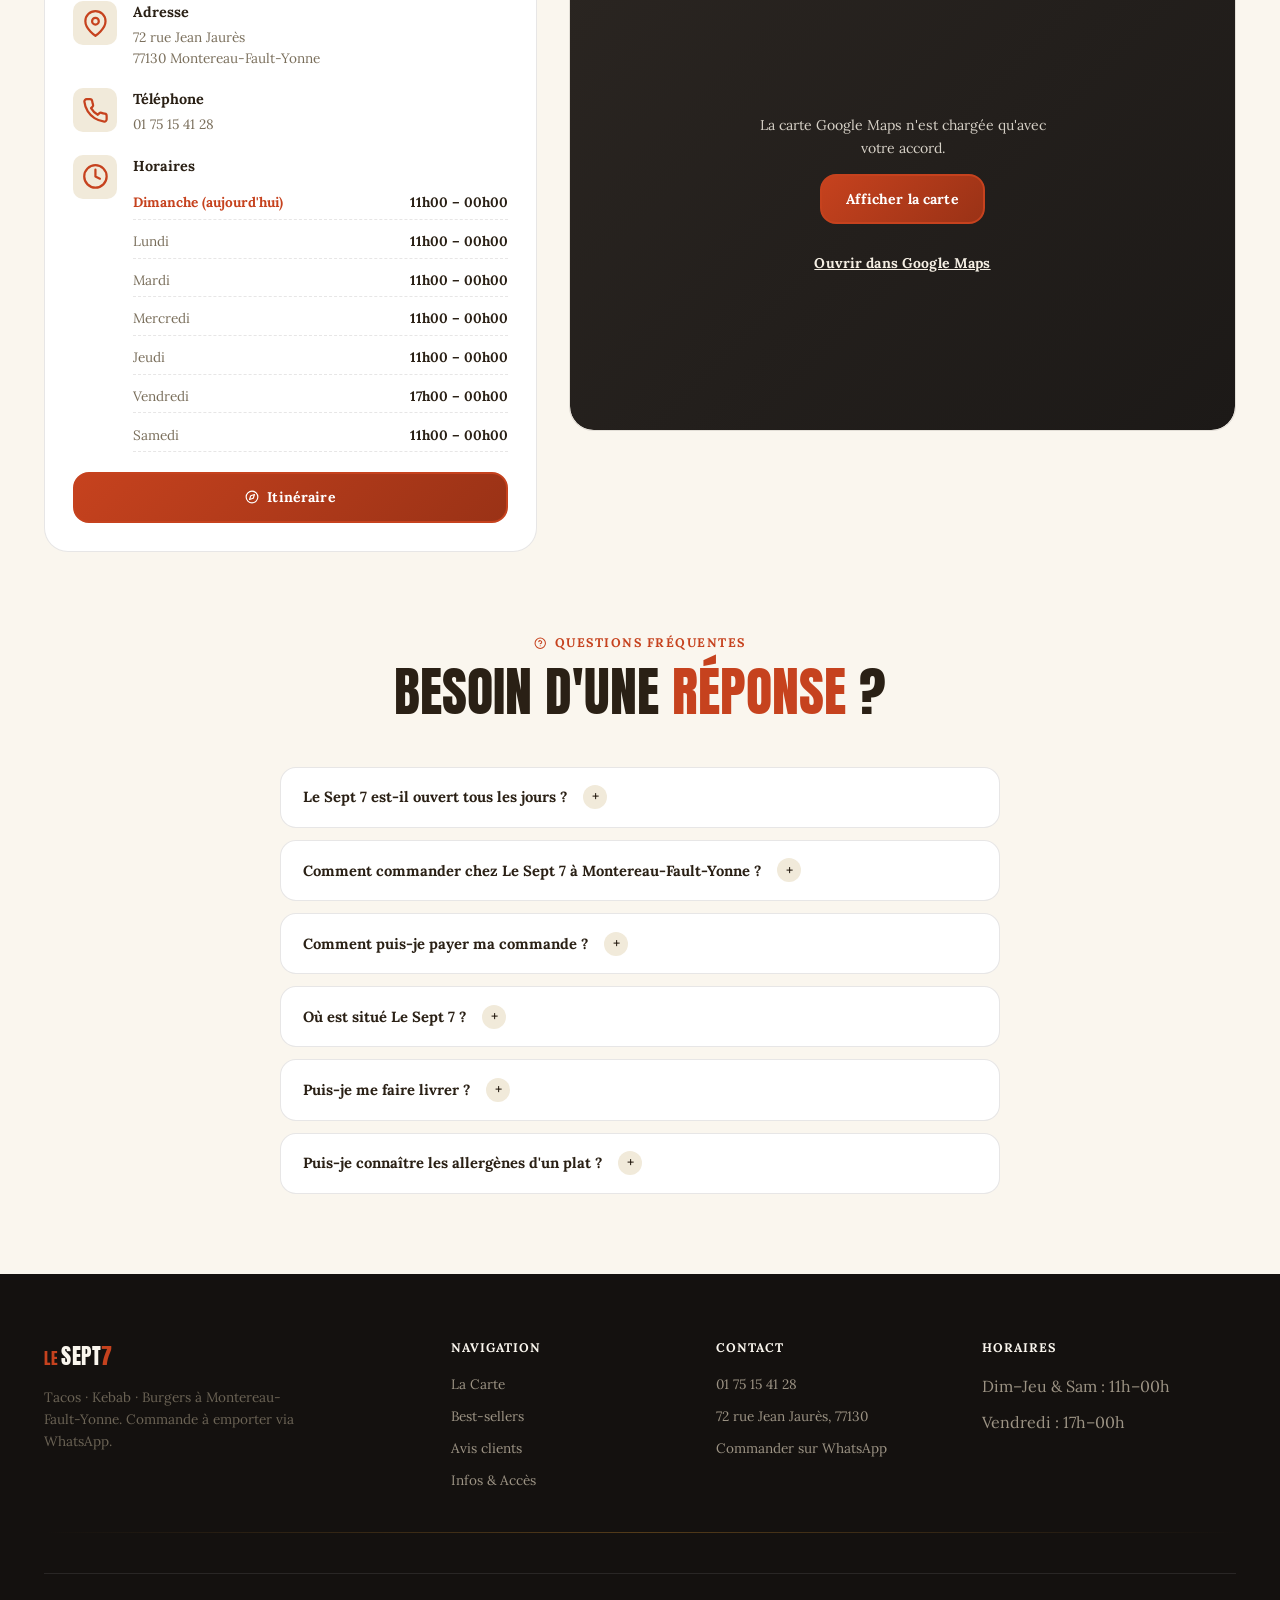
==== commit 55968719: "Add files via upload" ====
--- a/index.html
+++ b/index.html
@@ -225,12 +225,12 @@
 .order-mode-label--static { border-color:var(--gold); color:var(--white); background:rgba(201,138,46,.1); cursor:default; }
 .cart-close:hover, .cart-close.mobile-hover { border-color:var(--flame); color:var(--flame); }.cart-item:hover, .cart-item.mobile-hover { border-color:rgba(201,138,46,.28); }.qty-btn:hover, .qty-btn.mobile-hover { background:var(--gold); color:var(--ink); }.qty-btn.remove:hover, .qty-btn.remove.mobile-hover { background:var(--flame); color:#fff; }.order-mode-label:hover, .order-mode-label.mobile-hover { border-color:var(--gold); color:var(--white); }
 
-/* HERO — nuit urbaine, le 7 géant comme repère graphique de marque */
+/* HERO — nuit urbaine, la vraie photo du plateau comme repère visuel principal */
 .hero { position:relative; background:var(--ink); color:var(--white); padding-top:var(--header-h); overflow:clip; min-height:92vh; display:flex; flex-direction:column; }
-/* Photo réelle du Sept 7 en fond de hero (classe .vis-food-lg partagée avec
-   le showcase et les cartes "classiques") — remplace l'ancienne texture à
-   pois qui ne montrait aucune image, en particulier sur mobile où la
-   colonne visuelle (7 géant) est masquée. */
+/* Photo réelle du plateau en fond de hero (grand angle, classe dédiée
+   .vis-plateau-lg) — le showcase et les cartes "classiques" utilisent
+   chacun la photo recadrée correspondant au plat affiché (kebab/burger/
+   wrap), pas cette vue d'ensemble. */
 .hero-photo-layer { position:absolute; top:0;left:0;right:0;bottom:0; z-index:0; background-position:center 30%; }
 .hero-photo-scrim { position:absolute; top:0;left:0;right:0;bottom:0; z-index:1; pointer-events:none;
   background:
@@ -254,8 +254,6 @@
 .hero-grid-lines { position:absolute; top:0;left:0;right:0;bottom:0; opacity:.05; pointer-events:none;
   background-image:linear-gradient(rgba(255,255,255,.6) 1px,transparent 1px),linear-gradient(90deg,rgba(255,255,255,.6) 1px,transparent 1px);
   background-size:64px 64px; mask-image:linear-gradient(180deg,transparent,#000 20%,#000 80%,transparent); }
-.hero-seven-bg { position:absolute; top:50%; left:50%; transform:translate(-50%,-46%); font-family:var(--font-d); font-size:min(90vw,80rem); line-height:.78; color:transparent; -webkit-text-stroke:1px rgba(201,138,46,.05); pointer-events:none; user-select:none; z-index:0; }
-.hero-seven-bg.fill { -webkit-text-stroke:0; color:rgba(198,66,30,.05); }
 .hero-inner { position:relative; z-index:2; flex:1; display:flex; align-items:center; }
 .hero-content { display:grid; grid-template-columns:1fr; gap:2.5rem; width:100%; padding-block:var(--s12) var(--s10); }
 .hero-status-row { display:flex; flex-wrap:wrap; align-items:center; gap:.6rem; margin-bottom:var(--s6); }
@@ -291,11 +289,8 @@
 
 /* ENTRÉE CINÉMATIQUE — cascade progressive à l'arrivée sur le Hero.
    Chaque bloc part légèrement en retrait, flouté, puis se pose avec un délai
-   croissant. Le fond/les glows/le 7 sont déjà gérés par leurs propres
-   animations continues ; ceci orchestre uniquement le contenu texte + CTA
-   + les couches visuelles pour une apparition dans l'ordre. */
-.hero-status-row, .hero-eyebrow-row, .hero-tagline, .hero-cta-row, .hero-meta-row,
-.hero-visual-col {
+   croissant. */
+.hero-status-row, .hero-eyebrow-row, .hero-tagline, .hero-cta-row, .hero-meta-row {
   opacity:0; filter:blur(6px); transition:opacity .9s var(--ease-o), filter .9s var(--ease-o), transform .9s var(--ease-o);
 }
 .hero-status-row { transform:translateY(14px); }
@@ -303,10 +298,6 @@
 .hero-tagline { transform:translateY(16px); }
 .hero-cta-row { transform:translateY(16px); }
 .hero-meta-row { transform:translateY(18px); }
-/* .hero-visual-col ne transitionne pas "transform" ici : cette propriété est
-   déjà pilotée par le parallax souris en JS (voir initHeroParallax) — un
-   double-emploi sur transform provoquerait un à-coup au premier mousemove. */
-.hero-visual-col { transition:opacity .9s var(--ease-o), filter .9s var(--ease-o); }
 
 .hero-loaded .hero-status-row  { opacity:1; filter:blur(0); transform:translateY(0); transition-delay:.05s; }
 .hero-loaded .hero-eyebrow-row { opacity:1; filter:blur(0); transform:translateY(0); transition-delay:.16s; }
@@ -314,7 +305,6 @@
 .hero-loaded .hero-tagline    { opacity:1; filter:blur(0); transform:translateY(0); transition-delay:.5s; }
 .hero-loaded .hero-cta-row    { opacity:1; filter:blur(0); transform:translateY(0); transition-delay:.62s; }
 .hero-loaded .hero-meta-row   { opacity:1; filter:blur(0); transform:translateY(0); transition-delay:.74s; }
-.hero-loaded .hero-visual-col { opacity:1; filter:blur(0); transition-delay:.3s; }
 /* FILET DE SÉCURITÉ — si le JS est bloqué, lent ou en erreur avant
    d'ajouter .hero-loaded, ces éléments resteraient invisibles indéfiniment
    (opacity:0 ne dépendant que d'une classe posée en JS). Une animation CSS
@@ -322,17 +312,14 @@
    cas — elle est simplement invisible si .hero-loaded arrive avant (cas
    normal), et rattrape le contenu sinon. */
 @keyframes heroFallbackIn { to { opacity:1; filter:blur(0); transform:none; } }
-.hero-status-row, .hero-eyebrow-row, .hero-tagline, .hero-cta-row, .hero-meta-row,
-.hero-visual-col {
+.hero-status-row, .hero-eyebrow-row, .hero-tagline, .hero-cta-row, .hero-meta-row {
   animation:heroFallbackIn .01s linear 1.2s forwards;
 }
 @media (prefers-reduced-motion:reduce) {
-  .hero-status-row, .hero-eyebrow-row, .hero-tagline, .hero-cta-row, .hero-meta-row,
-  .hero-visual-col { animation:none; }
+  .hero-status-row, .hero-eyebrow-row, .hero-tagline, .hero-cta-row, .hero-meta-row { animation:none; }
 }
 @media (prefers-reduced-motion:reduce) {
-  .hero-status-row, .hero-eyebrow-row, .hero-tagline, .hero-cta-row, .hero-meta-row,
-  .hero-visual-col {
+  .hero-status-row, .hero-eyebrow-row, .hero-tagline, .hero-cta-row, .hero-meta-row {
     opacity:1; filter:none; transform:none; transition:none;
   }
 }
@@ -347,33 +334,8 @@
 @media (prefers-reduced-motion:reduce) { .hero-title .line span { transform:none; } .status-dot.pulse { animation:none; } .hero-scroll-cue .sc-line::after { animation:none; display:none; } }
 
 @media (min-width:960px) {
-  .hero-content { grid-template-columns:1.05fr .75fr; align-items:center; gap:1.5rem; }
-  .hero-visual-col { display:flex; align-items:center; justify-content:center; position:relative; height:100%; }
-}
-
-/* Colonne visuelle hero — le 7 comme cadre graphique, sans photo */
-.hero-visual-col { display:none; }
-@media (min-width:960px) { .hero-visual-col { display:flex; } }
-.hero-seven-frame { position:relative; width:min(20vw,260px); aspect-ratio:.72; }
-.hsf-num { position:absolute; top:0;left:0;right:0;bottom:0; font-family:var(--font-d); font-size:min(19vw,250px); line-height:1; color:transparent; -webkit-text-stroke:2.5px var(--gold); display:flex; align-items:center; justify-content:center; filter:drop-shadow(0 0 26px rgba(201,138,46,.22)); animation:sevenFloat 6s ease-in-out infinite; }
-@keyframes sevenFloat { 0%,100% { transform:translateY(0) rotate(-2deg); } 50% { transform:translateY(-14px) rotate(1deg); } }
-.hsf-chip { position:absolute; display:flex; flex-direction:column; align-items:center; justify-content:center; gap:.15rem; border-radius:var(--r-lg); text-align:center; padding:.75rem .95rem; box-shadow:0 14px 30px rgba(0,0,0,.32); animation:chipDrift 7s ease-in-out infinite; }
-.hsf-chip .cn { font-family:var(--font-d); font-size:1.3rem; line-height:1; }
-.hsf-chip .cl { font-size:.6rem; font-weight:700; letter-spacing:.05em; text-transform:uppercase; }
-.hsf-chip.c1 { top:6%; left:-22%; background:rgba(198,66,30,.16); border:1.5px solid rgba(198,66,30,.4); color:#F4957B; animation-delay:0s; }
-.hsf-chip.c2 { bottom:14%; right:-20%; background:rgba(201,138,46,.16); border:1.5px solid rgba(201,138,46,.4); color:var(--gold); animation-delay:1.4s; }
-.hsf-chip.c3 { bottom:-2%; left:10%; background:rgba(143,168,74,.13); border:1.5px solid rgba(143,168,74,.35); color:var(--lime); animation-delay:2.8s; }
-@keyframes chipDrift { 0%,100% { transform:translateY(0); } 50% { transform:translateY(-10px); } }
-@media (prefers-reduced-motion:reduce) { .hsf-num, .hsf-chip { animation:none; } }
-
-/* TICKER */
-.ticker-strip { background:var(--ink-2); border-top:1px solid var(--border); border-bottom:1px solid var(--border); padding:.85rem 0; overflow:hidden; position:relative; }
-.ticker-track { display:flex; gap:3rem; white-space:nowrap; animation:tickerScroll 32s linear infinite; width:max-content; }
-.ticker-strip:hover .ticker-track, .ticker-strip.mobile-hover .ticker-track { animation-play-state:paused; }
-@keyframes tickerScroll { from { transform:translateX(0); } to { transform:translateX(-50%); } }
-.ticker-item { display:flex; align-items:center; gap:.75rem; font-family:var(--font-d); font-size:1rem; color:var(--muted); letter-spacing:.02em; text-transform:uppercase; }
-.ticker-item .tk-dot { color:var(--flame); font-size:.7rem; }
-@media (prefers-reduced-motion:reduce) { .ticker-track { animation:none; } }
+  .hero-text-col { max-width:640px; }
+}
 
 /* SHOWCASE — carrousel horizontal classique, 3 cartes premium (ex scroll-lock 300vh) */
 .showcase-wrap { position:relative; background:var(--ink); padding-block:var(--s14) var(--s10); }
@@ -720,12 +682,6 @@
 .spark.c-flame { color:var(--flame); } .spark.c-gold { color:var(--gold); } .spark.c-lime { color:var(--lime); }
 @keyframes sparkFloat { 0% { opacity:0; transform:translateY(0) scale(.4) rotate(0deg); } 12% { opacity:.85; } 78% { opacity:.4; } 100% { opacity:0; transform:translateY(-100vh) scale(1) rotate(220deg); } }
 
-/* HERO — parallaxe curseur : will-change seulement (la transition d'entrée
-   ci-dessus gère déjà opacity/filter/transform ; le parallax applique son
-   propre transform via JS une fois .hero-loaded actif et n'a pas besoin
-   d'une transition CSS distincte, la souris étant déjà interpolée en JS). */
-.hero-visual-col { will-change:transform; }
-
 /* PRODUCT CARDS — tilt 3D léger (desktop), désactivé sur .product-card (menu
    "La Carte") à la demande du client ; conservé sur .pop-card (Populaires). */
 .pop-card { transition-property:transform,border-color,box-shadow; transition-duration:.15s,.3s,.3s; transition-timing-function:var(--ease-o); }
@@ -765,15 +721,19 @@
 /* ══════════════════════════════════════════════
    PHOTOS RÉELLES — boissons & nourriture (fournies par Wissam)
    ══════════════════════════════════════════════ */
-.vis-food { background-image:url(plateau-480.webp); background-size:cover; background-position:center; }
+.vis-kebab { background-image:url(food-kebab-480.jpg); background-size:cover; background-position:center; }
+.vis-burger { background-image:url(food-burger-480.jpg); background-size:cover; background-position:center; }
+.vis-wrap { background-image:url(food-wrap-480.jpg); background-size:cover; background-position:center; }
 .vis-drink { background-image:url(boissons-480.webp); background-size:cover; background-position:center; }
-.vis-food-lg { background-image:url(plateau-840.webp); background-size:cover; background-position:center; }
+.vis-kebab-lg { background-image:url(food-kebab-840.jpg); background-size:cover; background-position:center; }
+.vis-burger-lg { background-image:url(food-burger-840.jpg); background-size:cover; background-position:center; }
+.vis-wrap-lg { background-image:url(food-wrap-840.jpg); background-size:cover; background-position:center; }
 .vis-drink-lg { background-image:url(boissons-840.webp); background-size:cover; background-position:center; }
+.vis-plateau-lg { background-image:url(plateau-840.webp); background-size:cover; background-position:center; }
 
 .product-vis.has-photo, .pop-card-vis.has-photo { position:relative; }
 .product-vis.has-photo::after, .pop-card-vis.has-photo::after { content:''; position:absolute; top:0;left:0;right:0;bottom:0; background:linear-gradient(180deg,rgba(20,17,15,.04) 0%,rgba(20,17,15,.5) 100%); z-index:0; }
 .product-vis.has-photo .product-badge, .pop-card-vis.has-photo .product-badge { z-index:2; }
-.vis-emoji-badge { position:absolute; bottom:.5rem; right:.5rem; width:26px; height:26px; border-radius:50%; background:rgba(20,17,15,.78); display:flex; align-items:center; justify-content:center; font-size:.85rem; z-index:2; line-height:1; }
 .vis-share-btn { position:absolute; bottom:.5rem; left:.5rem; width:26px; height:26px; border-radius:50%; background:rgba(20,17,15,.6); display:flex; align-items:center; justify-content:center; z-index:2; color:#fff; opacity:1; transition:background .25s var(--ease-o); }
 .vis-share-btn::before { content:''; position:absolute; inset:-9px; } /* zone tactile ~44px */
 .vis-share-btn .icon { width:13px; height:13px; }
@@ -793,7 +753,6 @@
 @keyframes favPulse { 0% { transform:scale(1); } 45% { transform:scale(1.3); } 100% { transform:scale(1); } }
 .is-unavailable .vis-fav-btn { display:none; }
 
-.hero-food-layer { position:absolute; z-index:0; pointer-events:none; opacity:.34; mix-blend-mode:luminosity; filter:grayscale(.25) contrast(1.05); -webkit-mask-image:radial-gradient(ellipse 60% 60% at 50% 50%,#000 40%,transparent 100%); mask-image:radial-gradient(ellipse 60% 60% at 50% 50%,#000 40%,transparent 100%); }
 
 /* ══ LÉGAL & COOKIES ══ */
 .footer-legal-links { display:flex; flex-wrap:wrap; justify-content:center; gap:.4rem 1.1rem; }
@@ -1062,12 +1021,10 @@
 </header>
 
 <section class="hero" id="hero">
-  <div class="hero-photo-layer vis-food-lg" role="img" aria-label="Plateau de tacos, burger, kebab et pizza du Sept 7"></div>
+  <div class="hero-photo-layer vis-plateau-lg" role="img" aria-label="Plateau de tacos, burger, kebab et pizza du Sept 7"></div>
   <div class="hero-photo-scrim"></div>
   <div class="hero-texture-layer"></div>
   <div class="hero-grid-lines"></div>
-  <div class="hero-particles" id="heroParticles"></div>
-  <div class="hero-seven-bg">7</div>
   <div class="container hero-inner">
     <div class="hero-content">
       <div class="hero-text-col">
@@ -1097,23 +1054,10 @@
           <div class="hero-meta-item"><span class="hero-meta-num">7j/7</span><span class="hero-meta-lbl">Jusqu'à minuit</span></div>
         </div>
       </div>
-      <div class="hero-visual-col">
-        <div class="hero-food-layer vis-food-lg" style="width:130%;height:130%;border-radius:50%;"></div>
-        <div class="hero-seven-frame">
-          <div class="hsf-num">7</div>
-          <div class="hsf-chip c1"><span class="cn">🌯</span><span class="cl">Tacos</span></div>
-          <div class="hsf-chip c2"><span class="cn">🥙</span><span class="cl">Kebab</span></div>
-          <div class="hsf-chip c3"><span class="cn">🍔</span><span class="cl">Burger</span></div>
-        </div>
-      </div>
     </div>
   </div>
   <div class="hero-scroll-cue"><span>SCROLL</span><span class="sc-line"></span></div>
 </section>
-
-<div class="ticker-strip">
-  <div class="ticker-track" id="tickerTrack"></div>
-</div>
 
 <section class="showcase-wrap" id="showcaseWrap" aria-label="Nos incontournables">
   <div class="showcase-head">
@@ -1121,7 +1065,7 @@
   </div>
   <div class="showcase-scroller">
     <div class="showcase-step" data-step="0">
-      <div class="showcase-bg vis-food"></div>
+      <div class="showcase-bg vis-wrap"></div>
       <div class="showcase-scrim"></div>
       <div class="showcase-num">7</div>
       <div class="showcase-content">
@@ -1131,7 +1075,7 @@
       </div>
     </div>
     <div class="showcase-step" data-step="1">
-      <div class="showcase-bg vis-food"></div>
+      <div class="showcase-bg vis-kebab"></div>
       <div class="showcase-scrim"></div>
       <div class="showcase-num">7</div>
       <div class="showcase-content">
@@ -1141,7 +1085,7 @@
       </div>
     </div>
     <div class="showcase-step" data-step="2">
-      <div class="showcase-bg vis-food"></div>
+      <div class="showcase-bg vis-burger"></div>
       <div class="showcase-scrim"></div>
       <div class="showcase-num">7</div>
       <div class="showcase-content">
@@ -1177,9 +1121,9 @@
 <section class="stats-section">
   <div class="stats-texture-layer"></div>
   <div class="container stats-grid">
-    <div class="stat-item reveal"><div class="stat-num"><span class="stat-accent" data-count="91">0</span></div><div class="stat-lbl">Plats à la carte</div></div>
+    <div class="stat-item reveal"><div class="stat-num"><span class="stat-accent">91</span></div><div class="stat-lbl">Plats à la carte</div></div>
     <div class="stat-item reveal"><div class="stat-num"><span class="stat-accent">3</span></div><div class="stat-lbl">Sur place, à emporter, livré</div></div>
-    <div class="stat-item reveal"><div class="stat-num"><span class="stat-accent" data-count="20">0</span></div><div class="stat-lbl">Familles de plats</div></div>
+    <div class="stat-item reveal"><div class="stat-num"><span class="stat-accent">20</span></div><div class="stat-lbl">Familles de plats</div></div>
     <div class="stat-item reveal"><div class="stat-num">7<span class="stat-accent">j/7</span></div><div class="stat-lbl">Jusqu'à minuit</div></div>
   </div>
 </section>
@@ -1279,7 +1223,7 @@
     </div>
     <div class="classiques-grid">
       <div class="classique-card reveal" data-glow="flame" data-id="42" tabindex="0" role="button" aria-label="Voir Sandwich Le Sept 7, 8,50€">
-        <div class="classique-img vis-food-lg" role="img" aria-label="Sandwich Le Sept 7"></div>
+        <div class="classique-img vis-kebab-lg" role="img" aria-label="Sandwich Le Sept 7"></div>
         <div class="classique-card-overlay"></div>
         <div class="classique-body">
           <div class="classique-badge-wrap"><span class="classique-badge badge-flame">Signature maison</span></div>
@@ -1289,7 +1233,7 @@
         </div>
       </div>
       <div class="classique-card reveal" data-glow="gold" data-id="77" tabindex="0" role="button" aria-label="Voir Riz Thaï 2 Viandes, 13,00€">
-        <div class="classique-img vis-food-lg" role="img" aria-label="Riz Thaï 2 viandes"></div>
+        <div class="classique-img vis-wrap-lg" role="img" aria-label="Riz Thaï 2 viandes"></div>
         <div class="classique-card-overlay"></div>
         <div class="classique-body">
           <div class="classique-badge-wrap"><span class="classique-badge badge-gold">Riz thaï 2 viandes</span></div>
@@ -1299,7 +1243,7 @@
         </div>
       </div>
       <div class="classique-card reveal" data-glow="lime" data-id="31" tabindex="0" role="button" aria-label="Voir Sandwich au Four, 12,90€">
-        <div class="classique-img vis-food-lg" role="img" aria-label="Sandwich au Four"></div>
+        <div class="classique-img vis-wrap-lg" role="img" aria-label="Sandwich au Four"></div>
         <div class="classique-card-overlay"></div>
         <div class="classique-body">
           <div class="classique-badge-wrap"><span class="classique-badge badge-lime">Gratiné au four</span></div>
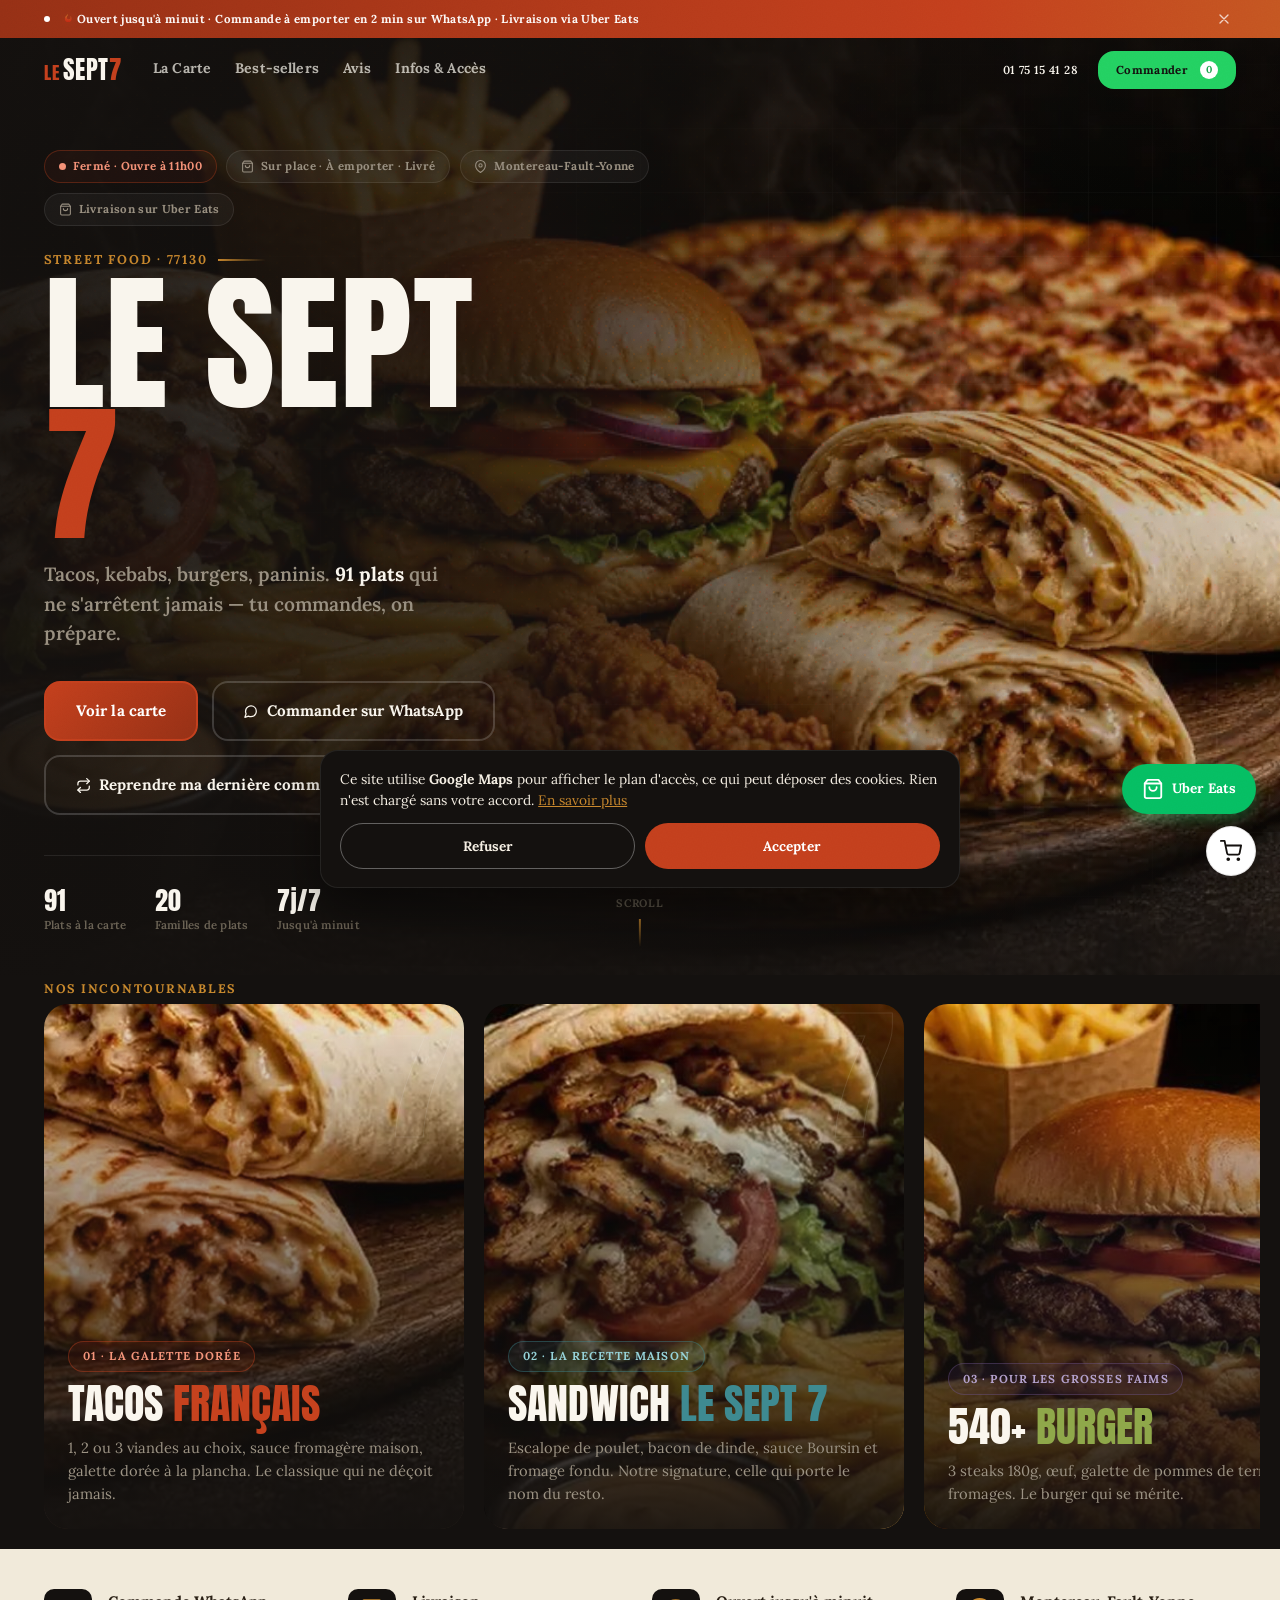
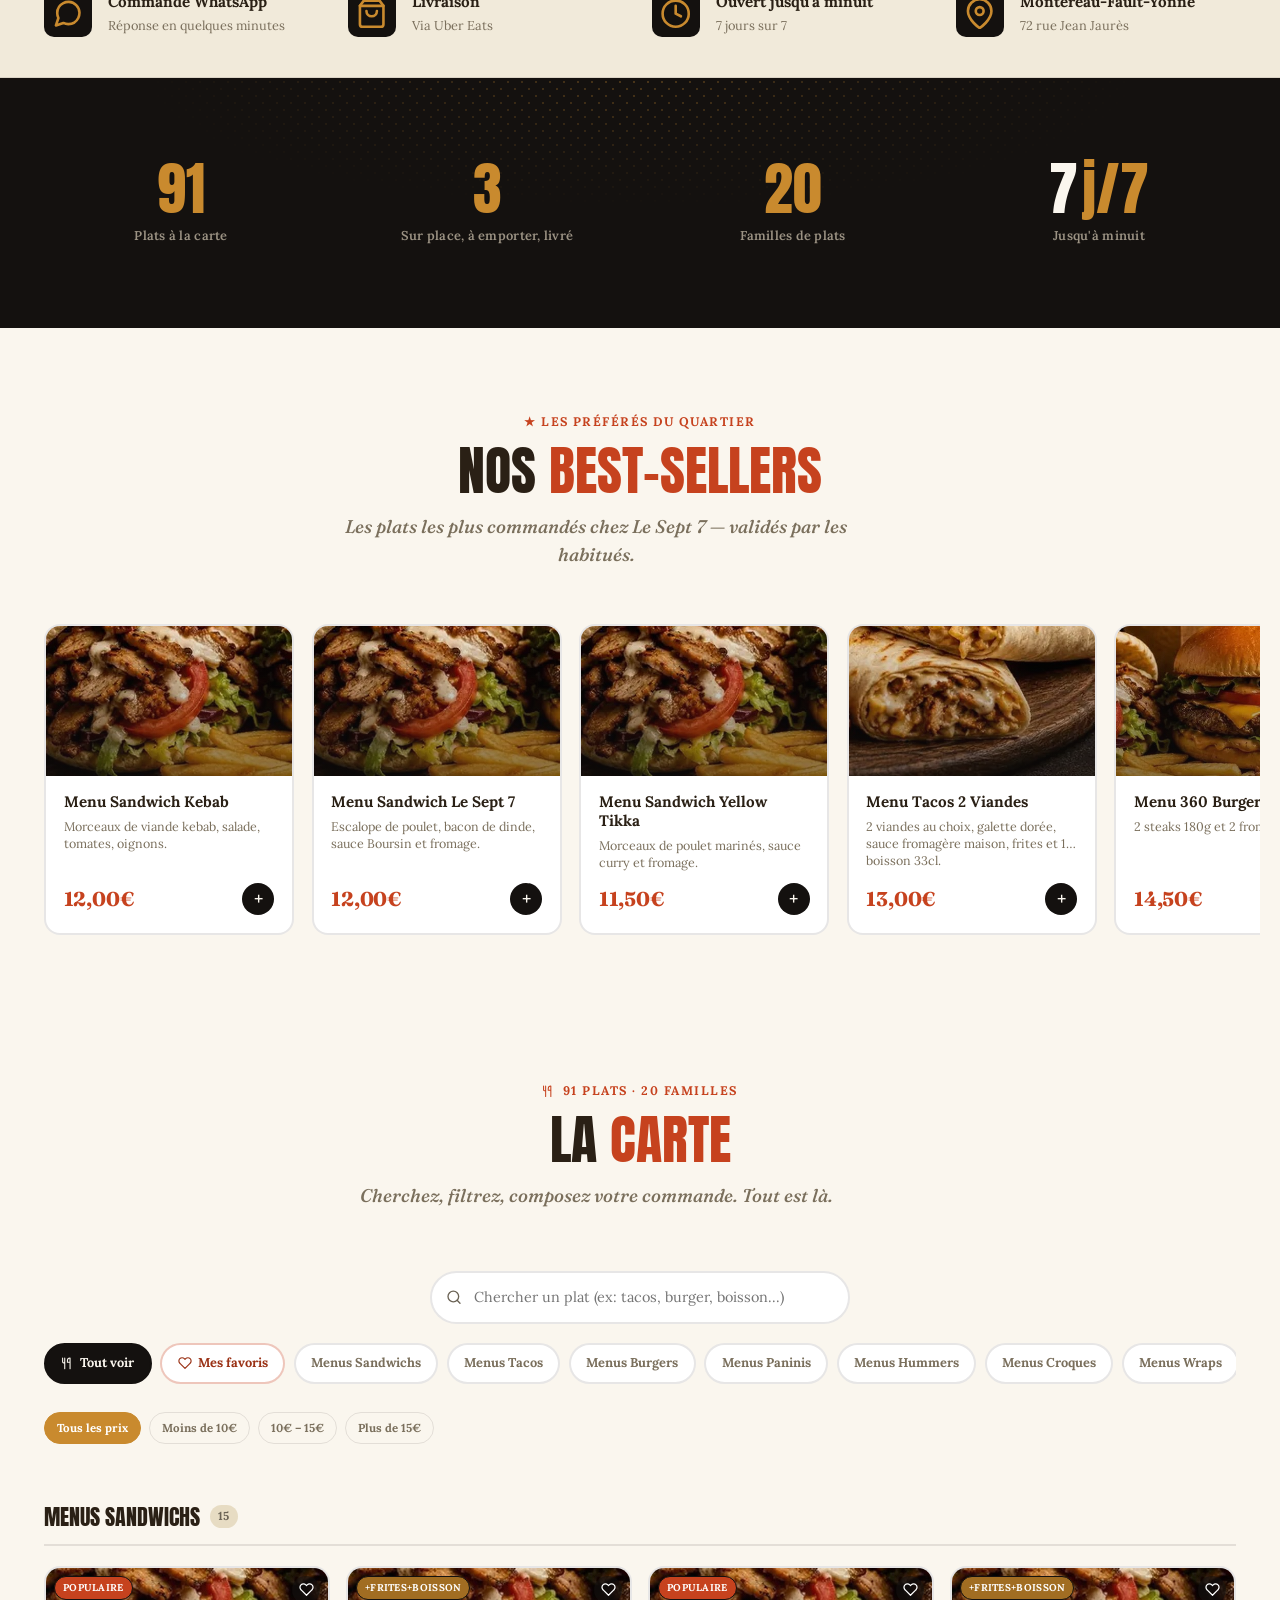
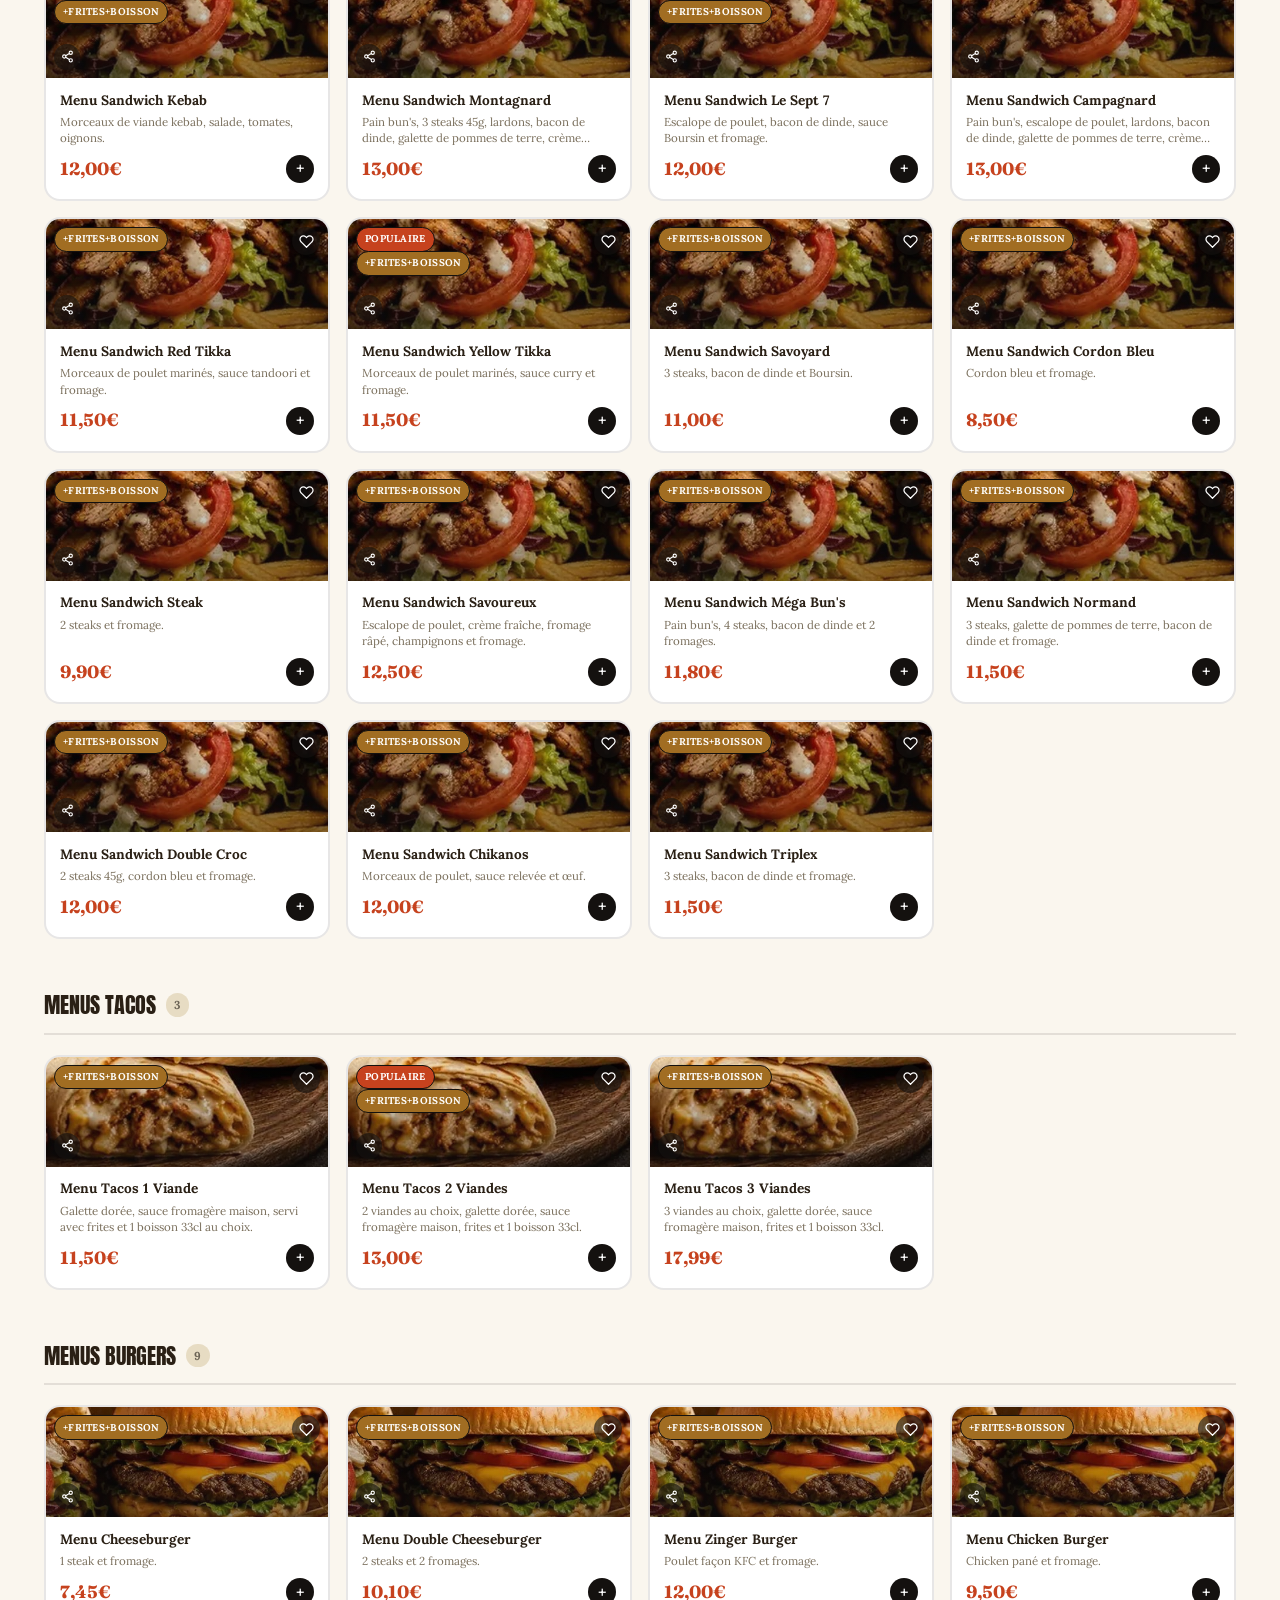
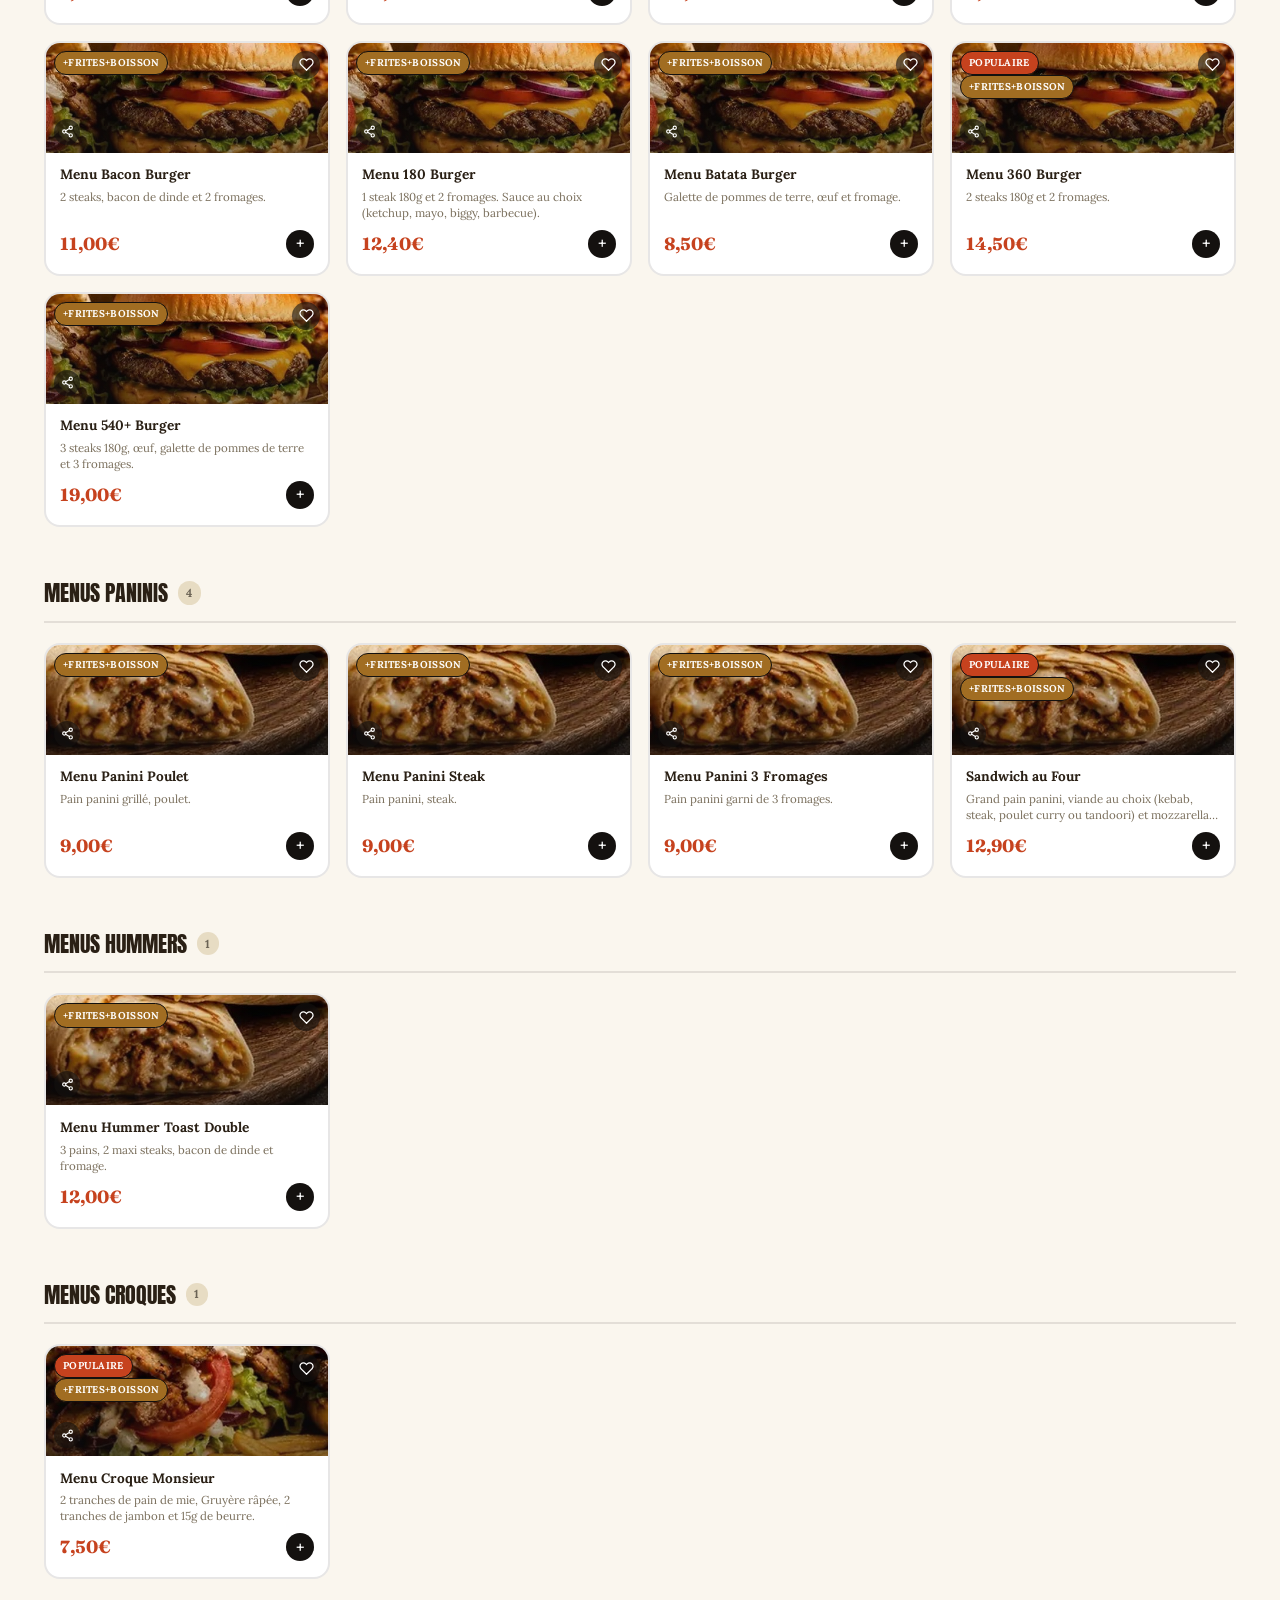
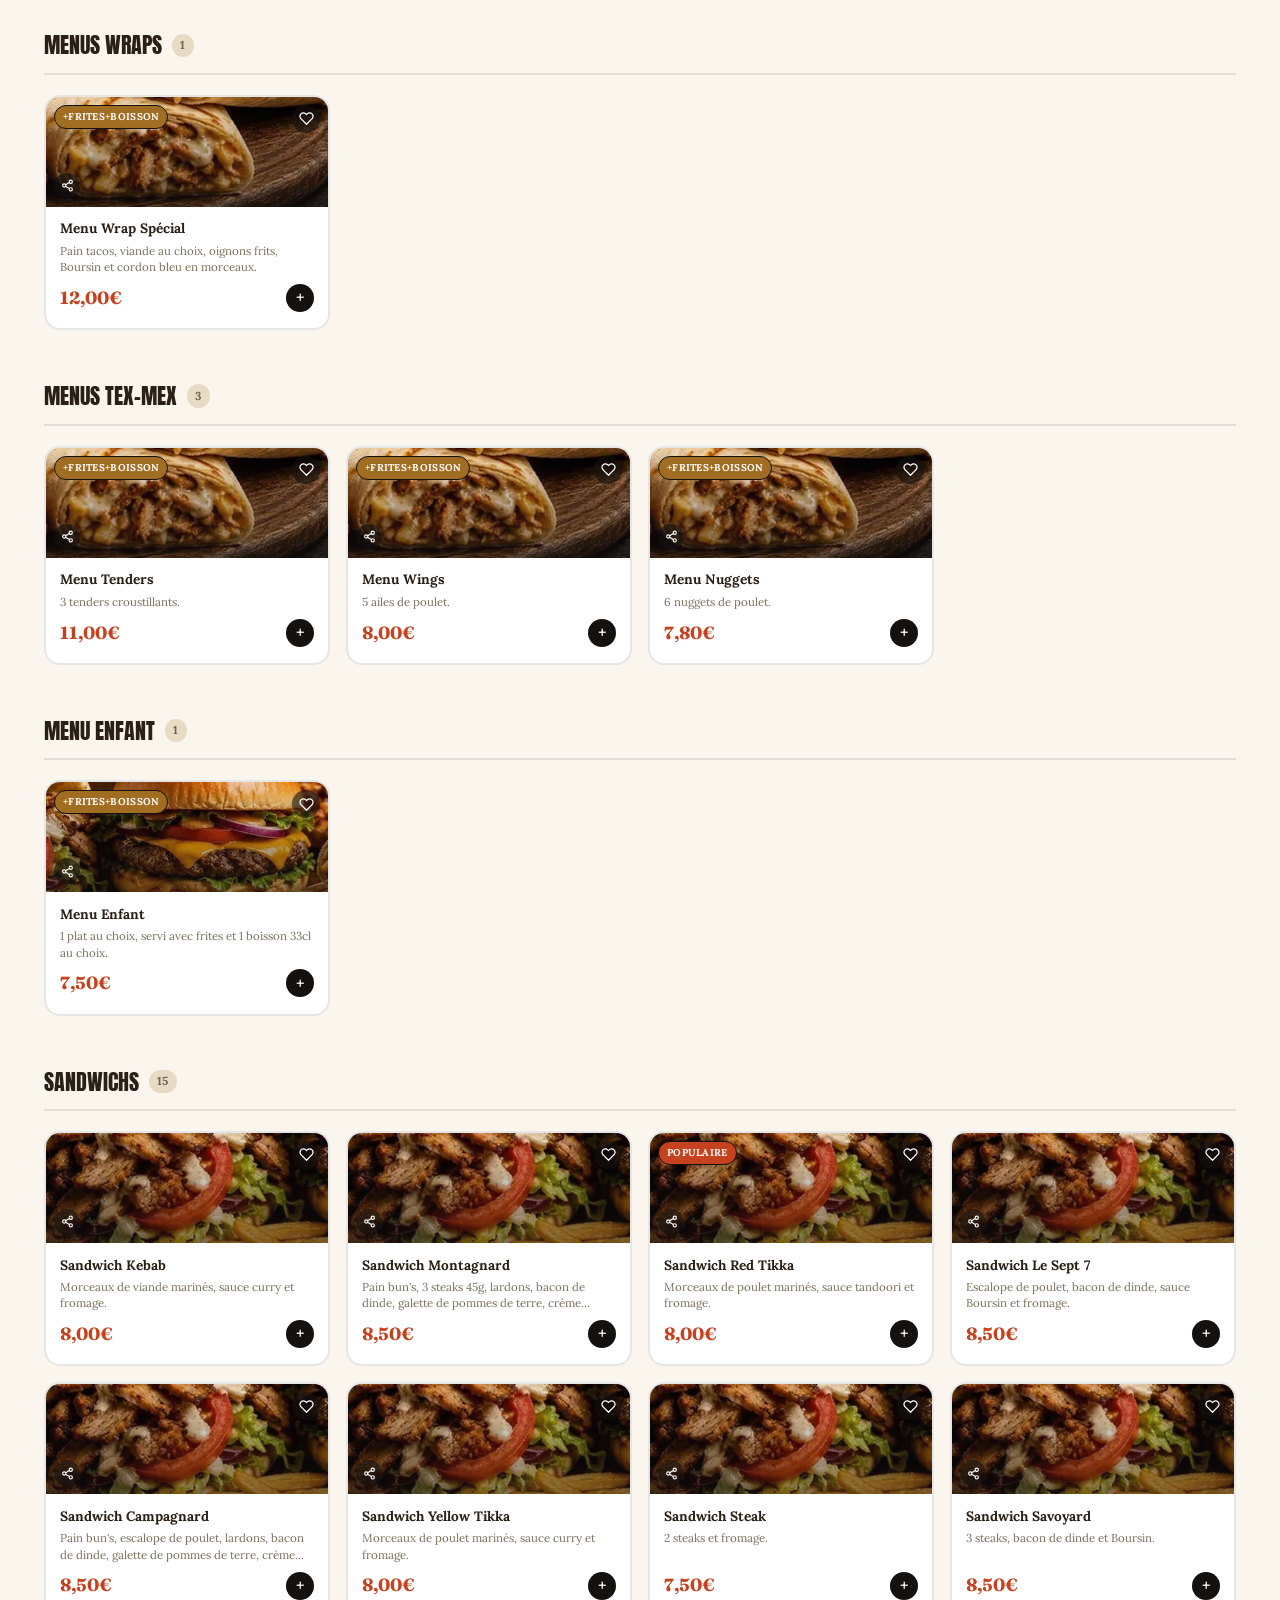
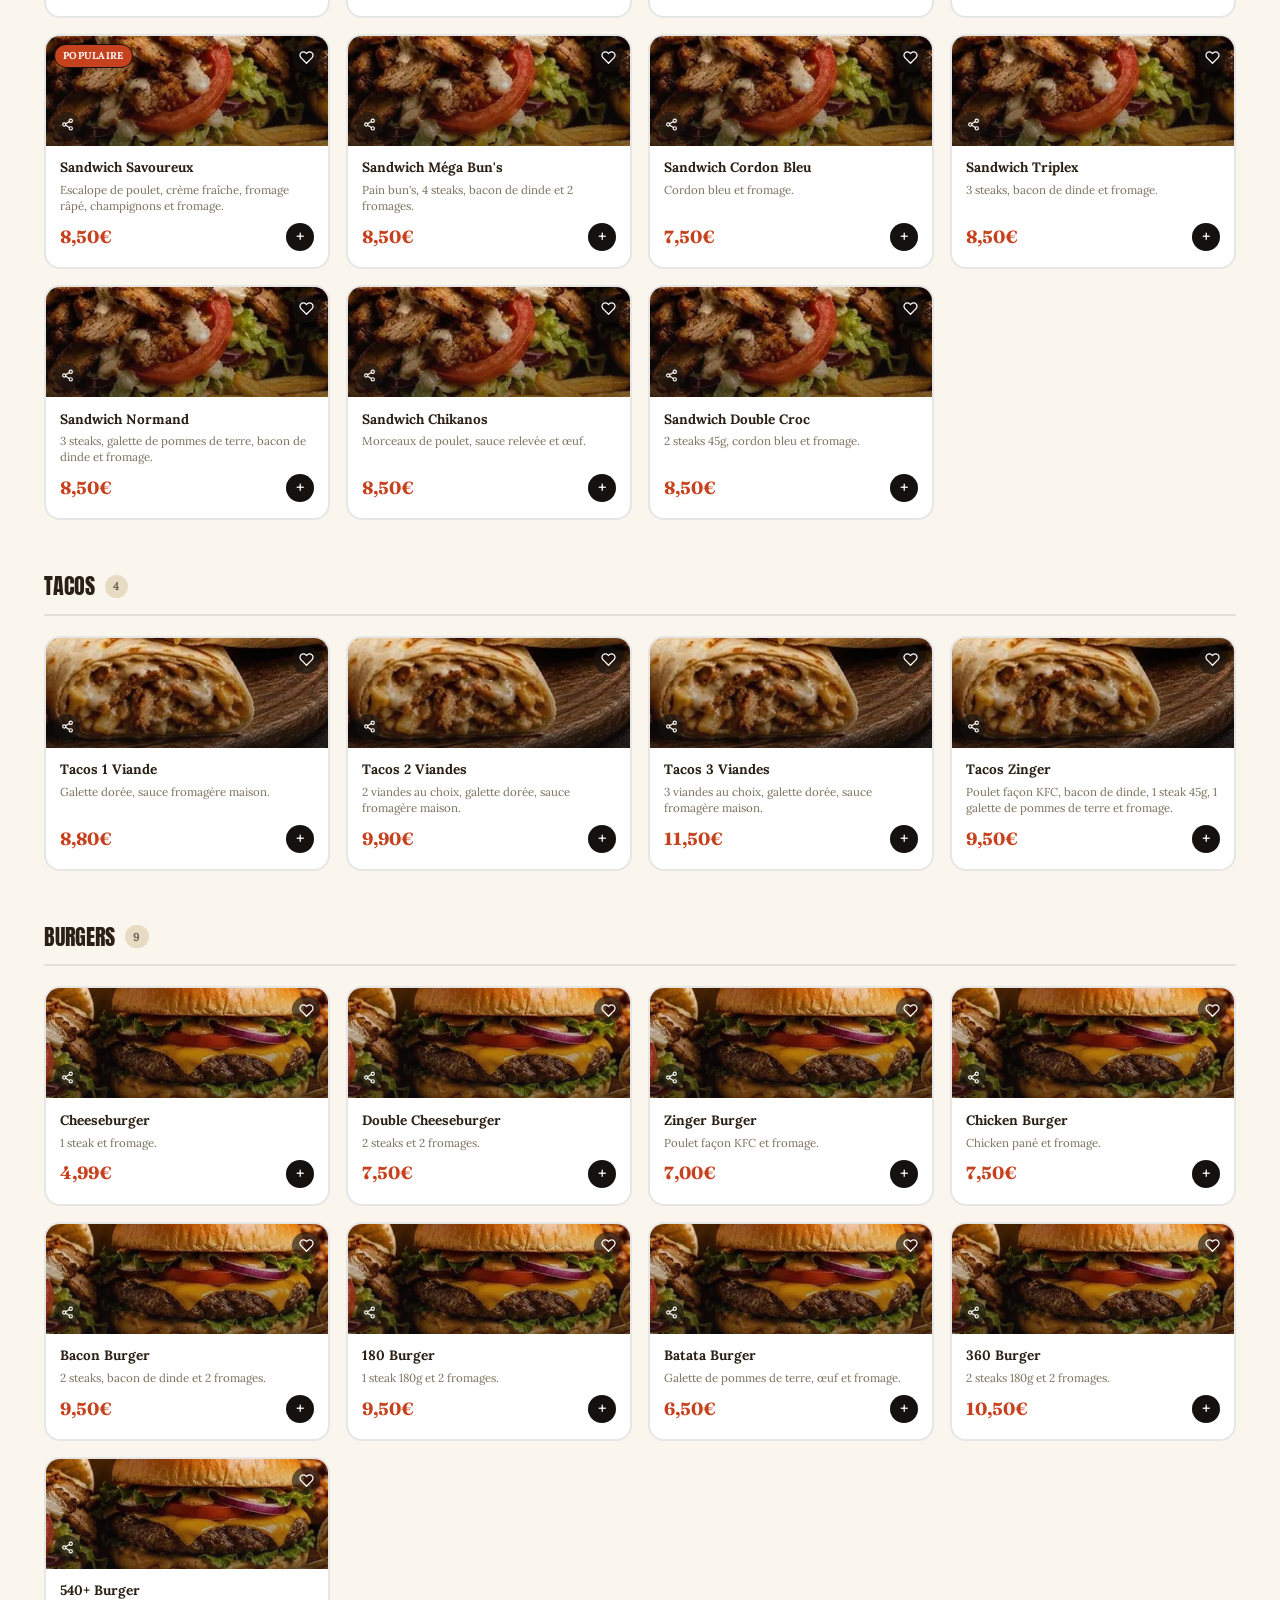
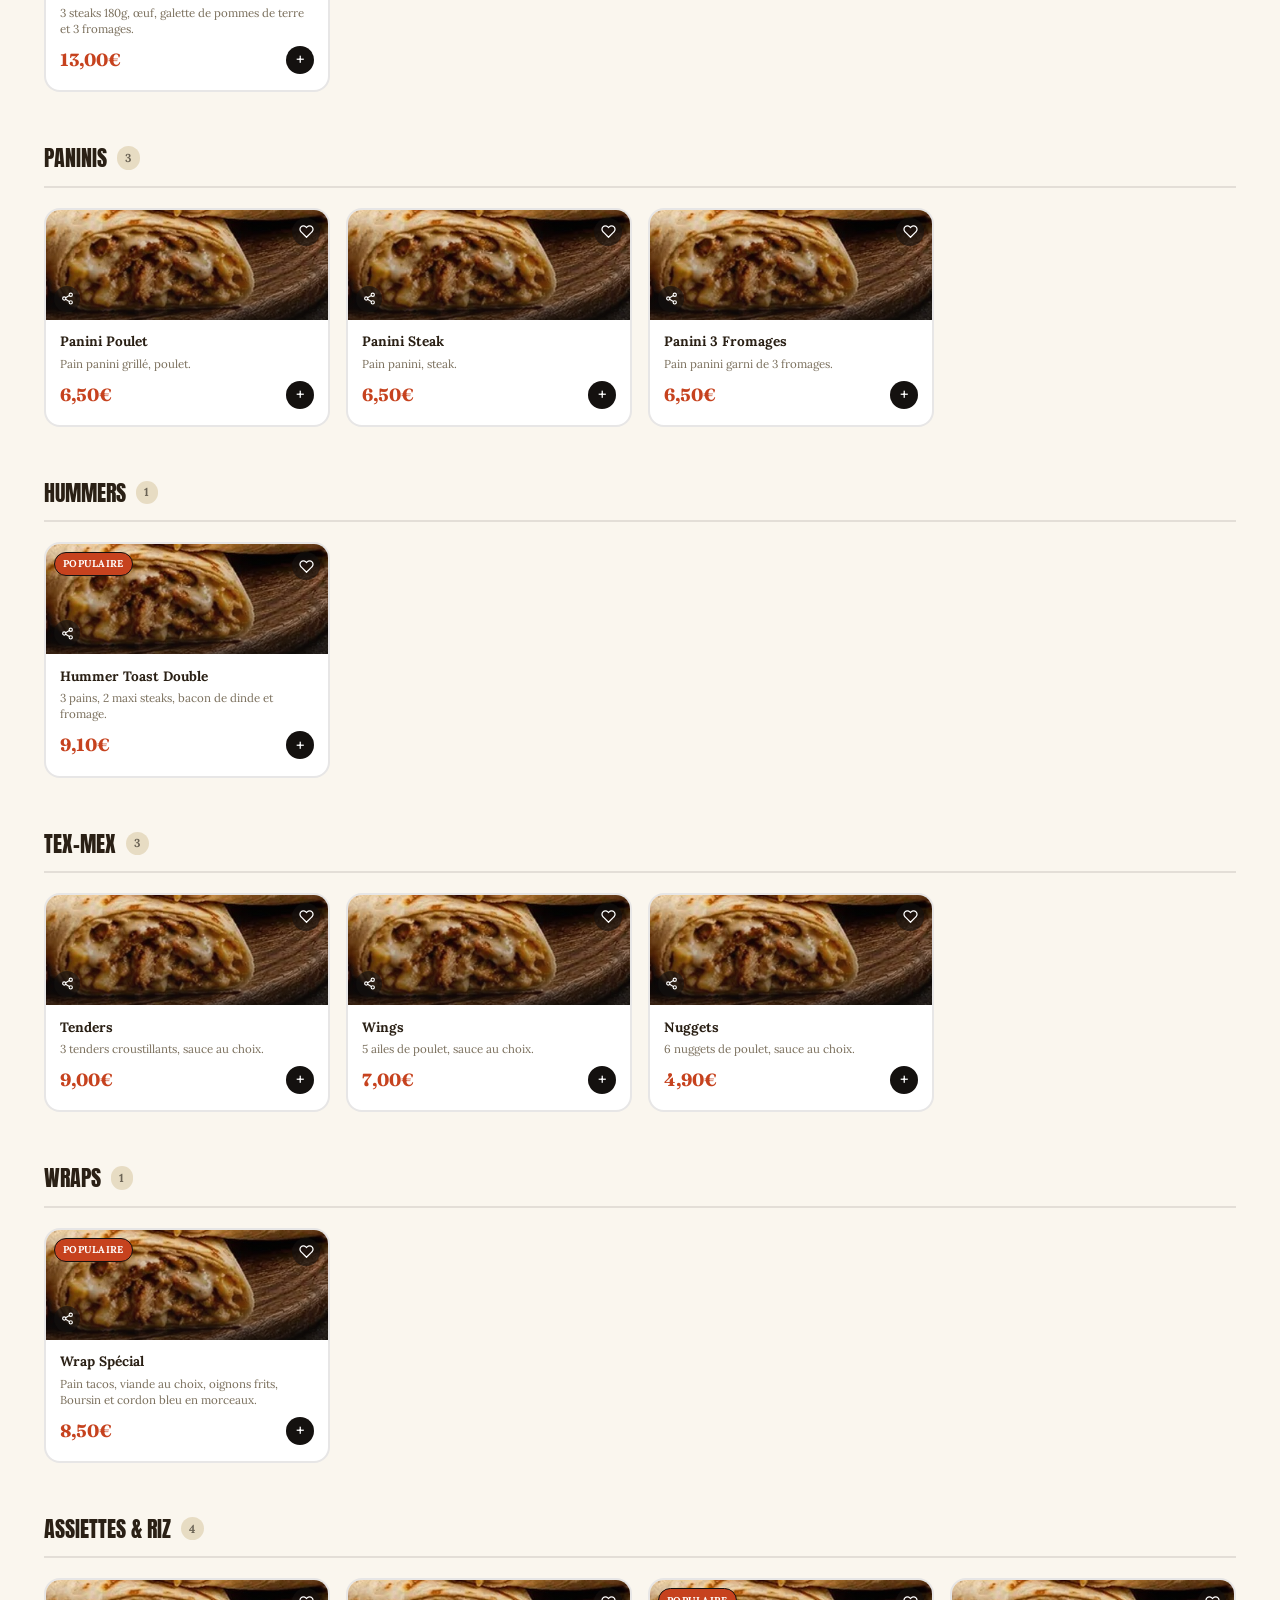
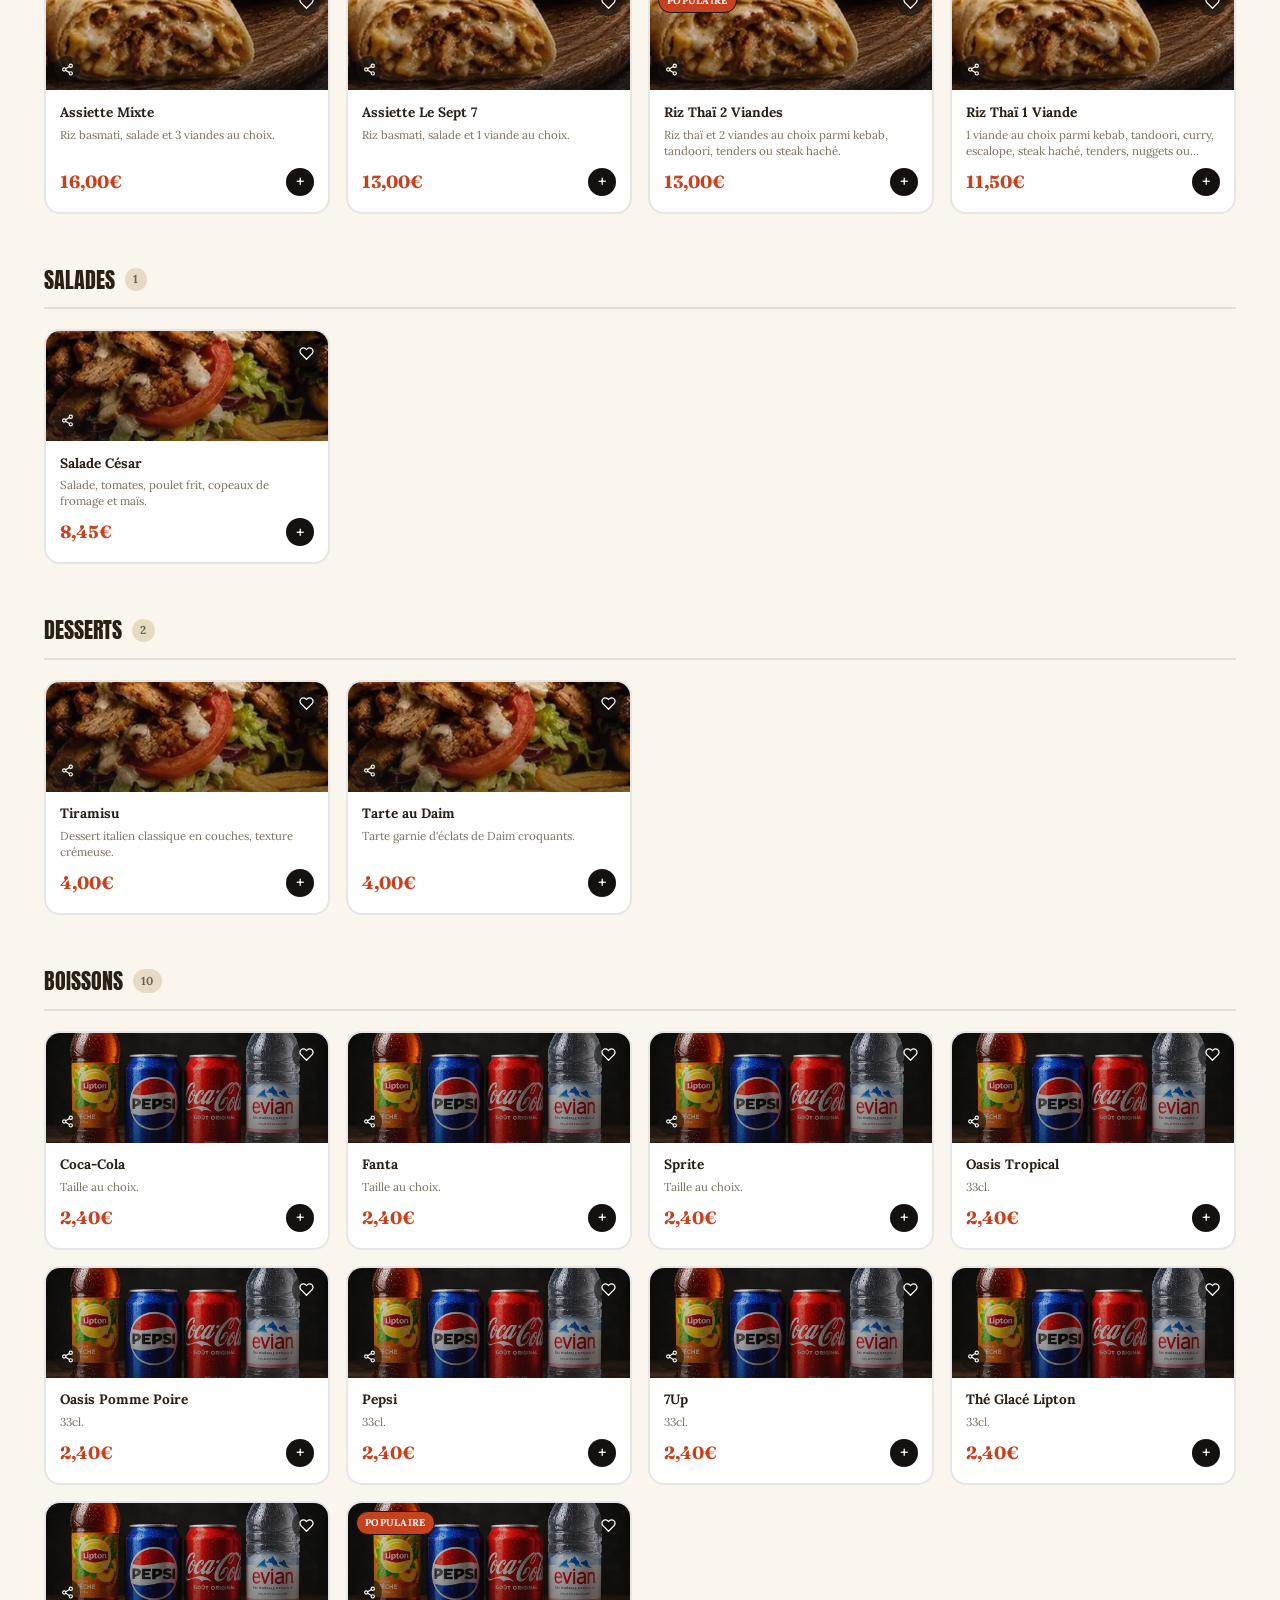
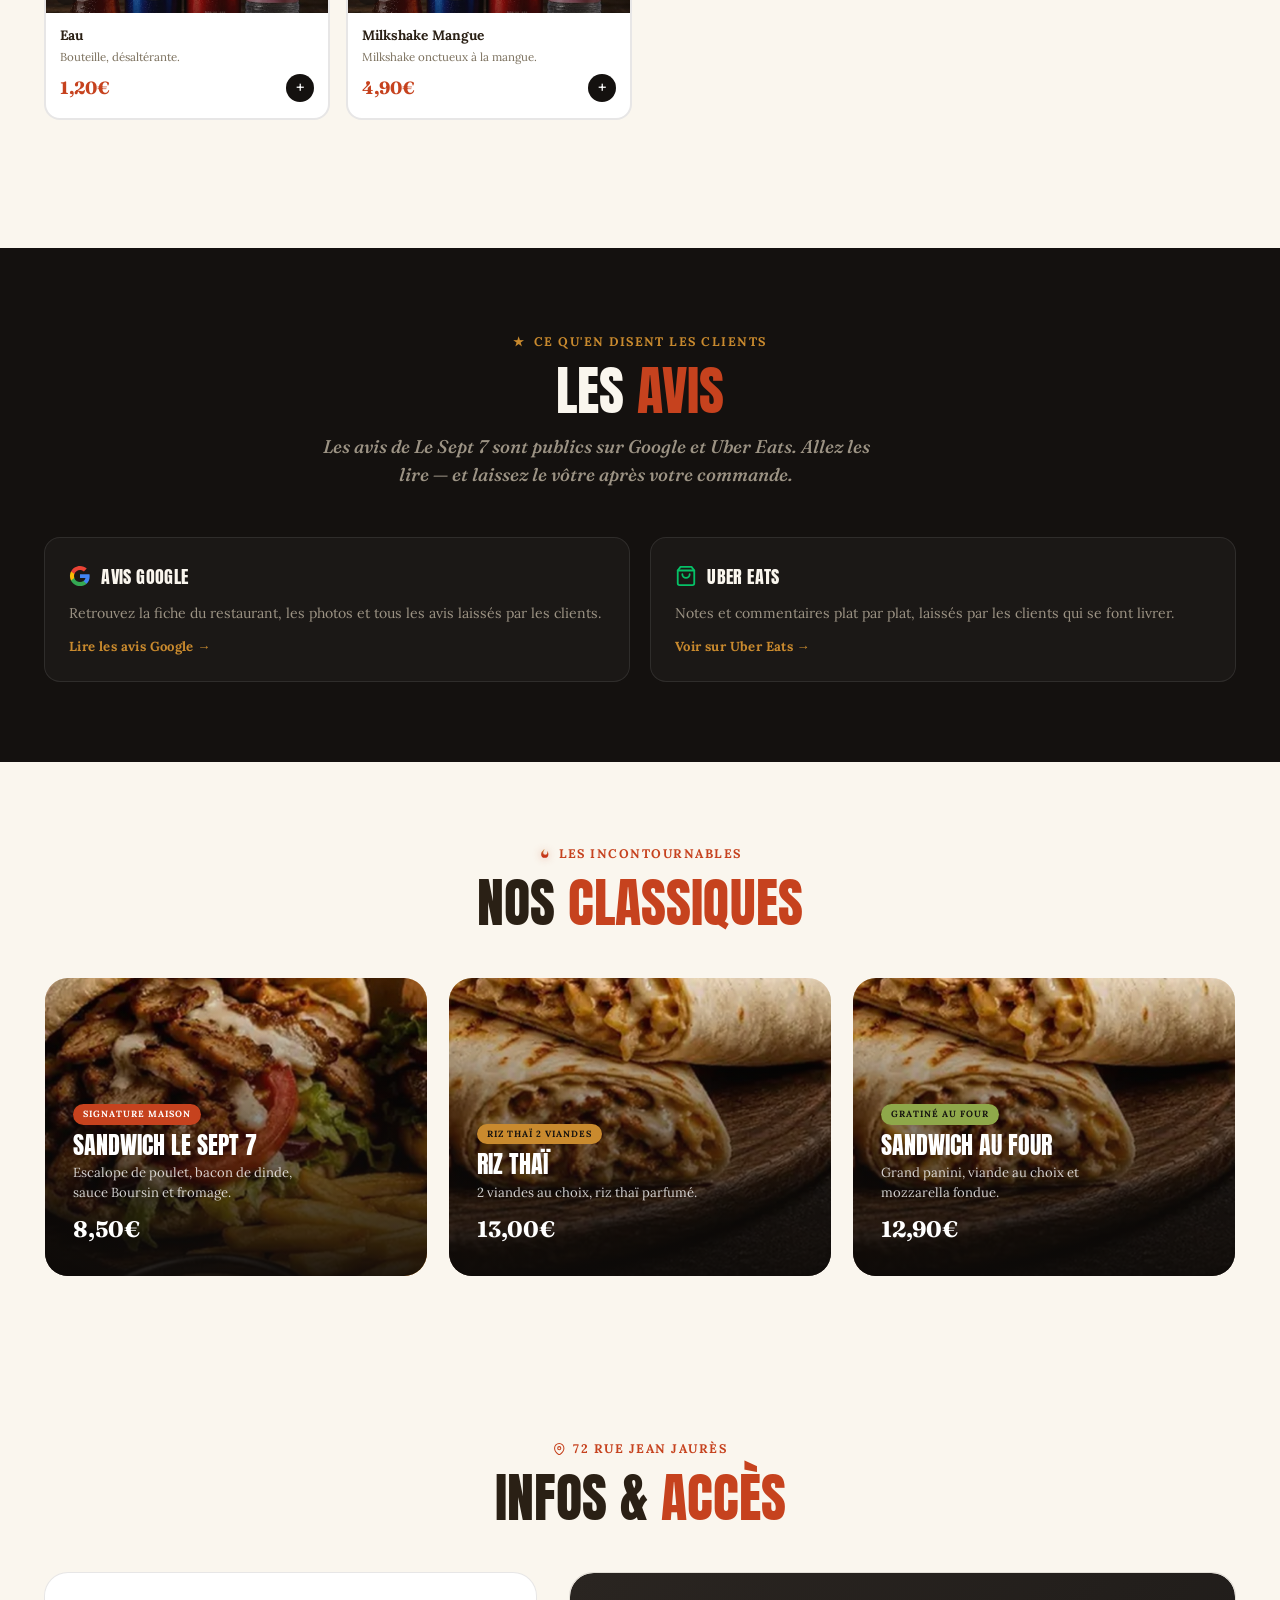
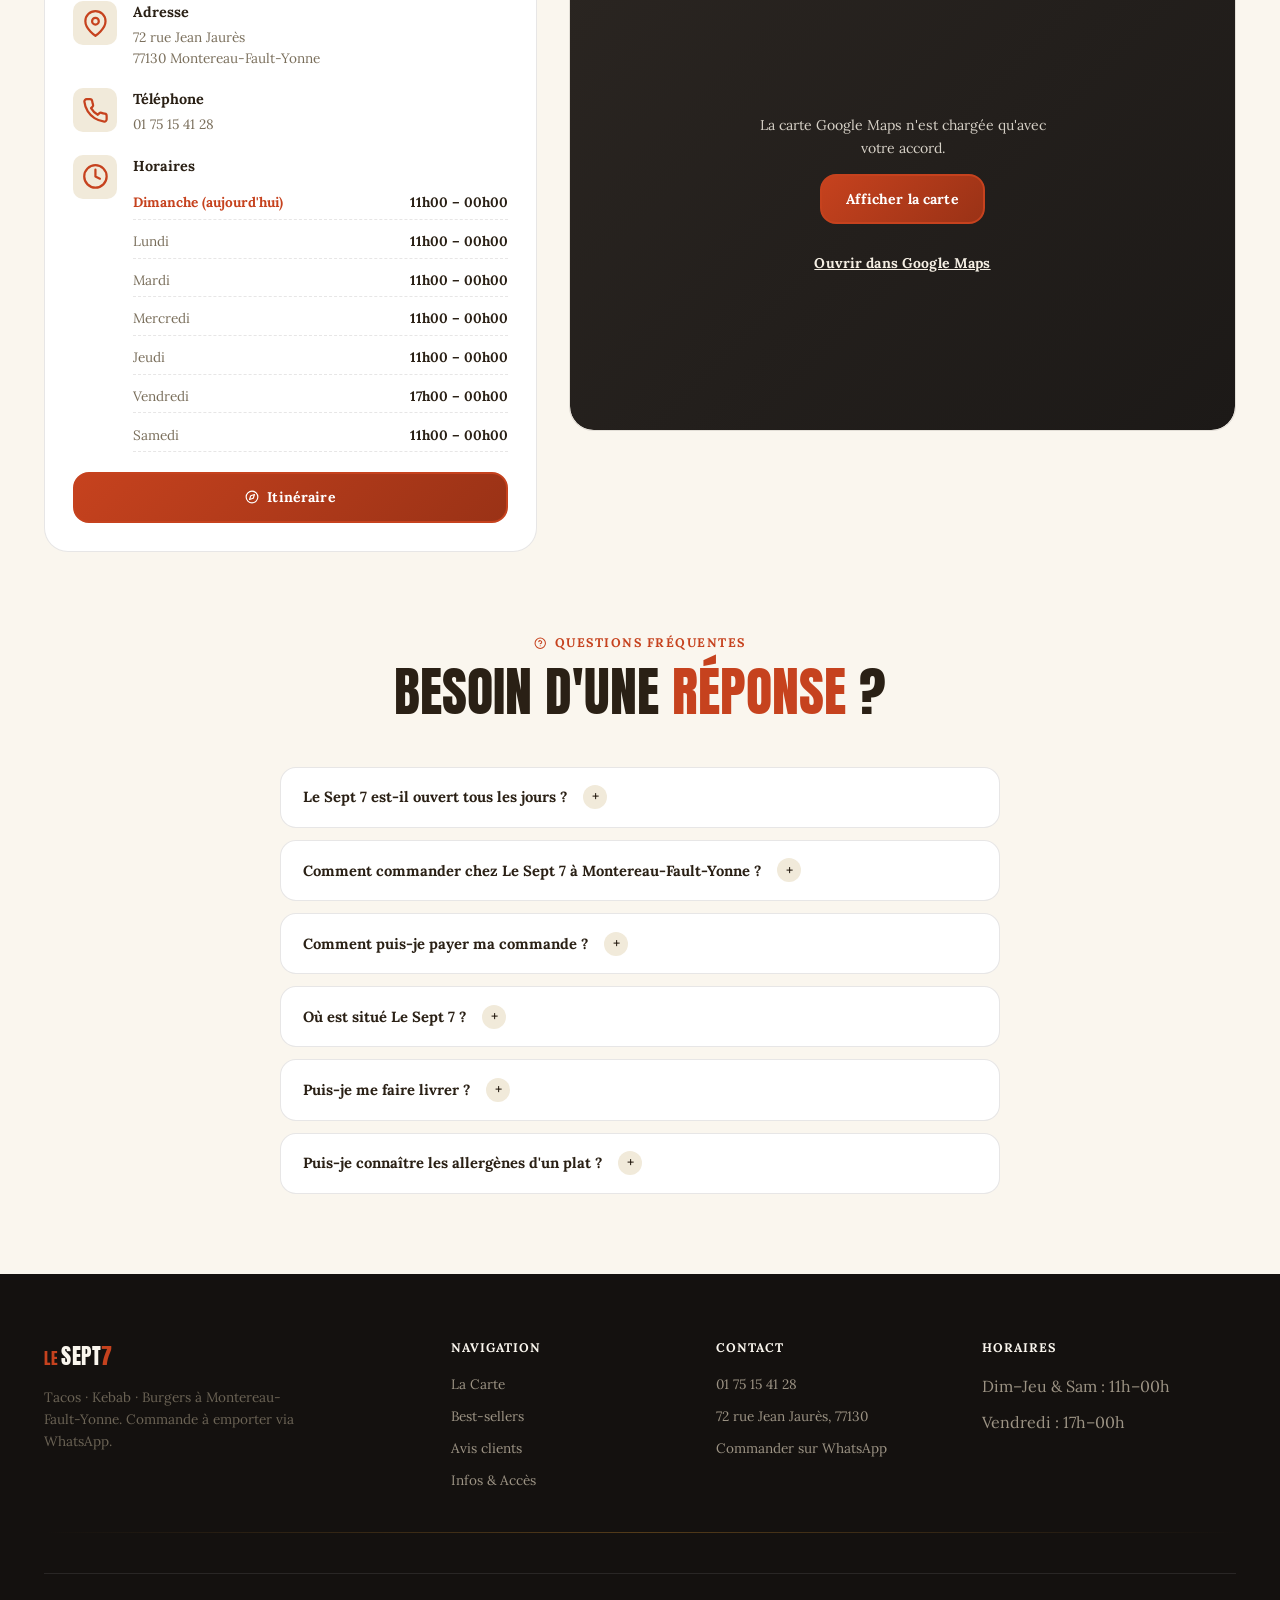
==== commit 04d2a6bb: "Add files via upload" ====
--- a/index.html
+++ b/index.html
@@ -135,7 +135,12 @@
 
 /* HEADER */
 .header { position:fixed; top:0; left:0; right:0; z-index:900; transition:box-shadow var(--t); }
-.header.scrolled { background:rgba(20,17,15,.94); backdrop-filter:blur(24px) saturate(140%); box-shadow:0 1px 0 var(--border),0 8px 28px rgba(0,0,0,.3); }
+/* Le flou est porté par un pseudo-élément et non par le header lui-même : un
+   backdrop-filter sur le header en fait le bloc conteneur de ses descendants
+   position:fixed, donc le menu mobile (.mobile-nav) se réduisait à la hauteur
+   du header (~102px) dès que la page était scrollée. */
+.header.scrolled { box-shadow:0 1px 0 var(--border),0 8px 28px rgba(0,0,0,.3); }
+.header.scrolled::before { content:""; position:absolute; inset:0; z-index:-1; pointer-events:none; background:rgba(20,17,15,.94); -webkit-backdrop-filter:blur(24px) saturate(140%); backdrop-filter:blur(24px) saturate(140%); }
 .logo-name, .nav-link, .btn-phone, .btn-phone-txt { color:var(--white); }
 .announce-bar { background:linear-gradient(90deg,var(--flame-d),var(--flame),var(--gold),var(--flame),var(--flame-d)); background-size:300% 100%; animation:announceFlow 8s linear infinite; height:var(--announce-h); overflow:hidden; transition:height var(--t),opacity var(--t); }
 @keyframes announceFlow { 0% { background-position:0% 0; } 100% { background-position:300% 0; } }
@@ -420,7 +425,7 @@
 @media (min-width:900px) { .pop-scroll-hint { display:none; } }
 
 /* MENU — recherche + filtres + grille */
-.menu-toolbar { display:flex; flex-direction:column; gap:1rem; margin-bottom:var(--s10); position:sticky; top:var(--nav-h); z-index:80; background:var(--paper); padding-block:.85rem; margin-inline:calc(-1 * var(--s6)); padding-inline:var(--s6); border-bottom:1px solid transparent; transition:border-color var(--tf),box-shadow var(--tf); }
+.menu-toolbar { display:flex; flex-direction:column; gap:1rem; margin-bottom:var(--s10); position:sticky; top:var(--header-h); z-index:80; background:var(--paper); padding-block:.85rem; margin-inline:calc(-1 * var(--s6)); padding-inline:var(--s6); border-bottom:1px solid transparent; transition:border-color var(--tf),box-shadow var(--tf); }
 .menu-toolbar.stuck { border-color:var(--border-lt); box-shadow:0 8px 20px rgba(0,0,0,.05); }
 .search-box { position:relative; max-width:420px; margin-inline:auto; width:100%; }
 .search-box input { width:100%; padding:.8rem 1rem .8rem 2.6rem; border-radius:var(--r-f); border:2px solid var(--border-lt); background:#fff; font-size:.9rem; transition:all var(--tf); }
@@ -1439,6 +1444,6 @@
   </div>
 </div>
 
-<script src="app.js" defer></script>
+<script src="app.js?v=2" defer></script>
 </body>
 </html>
